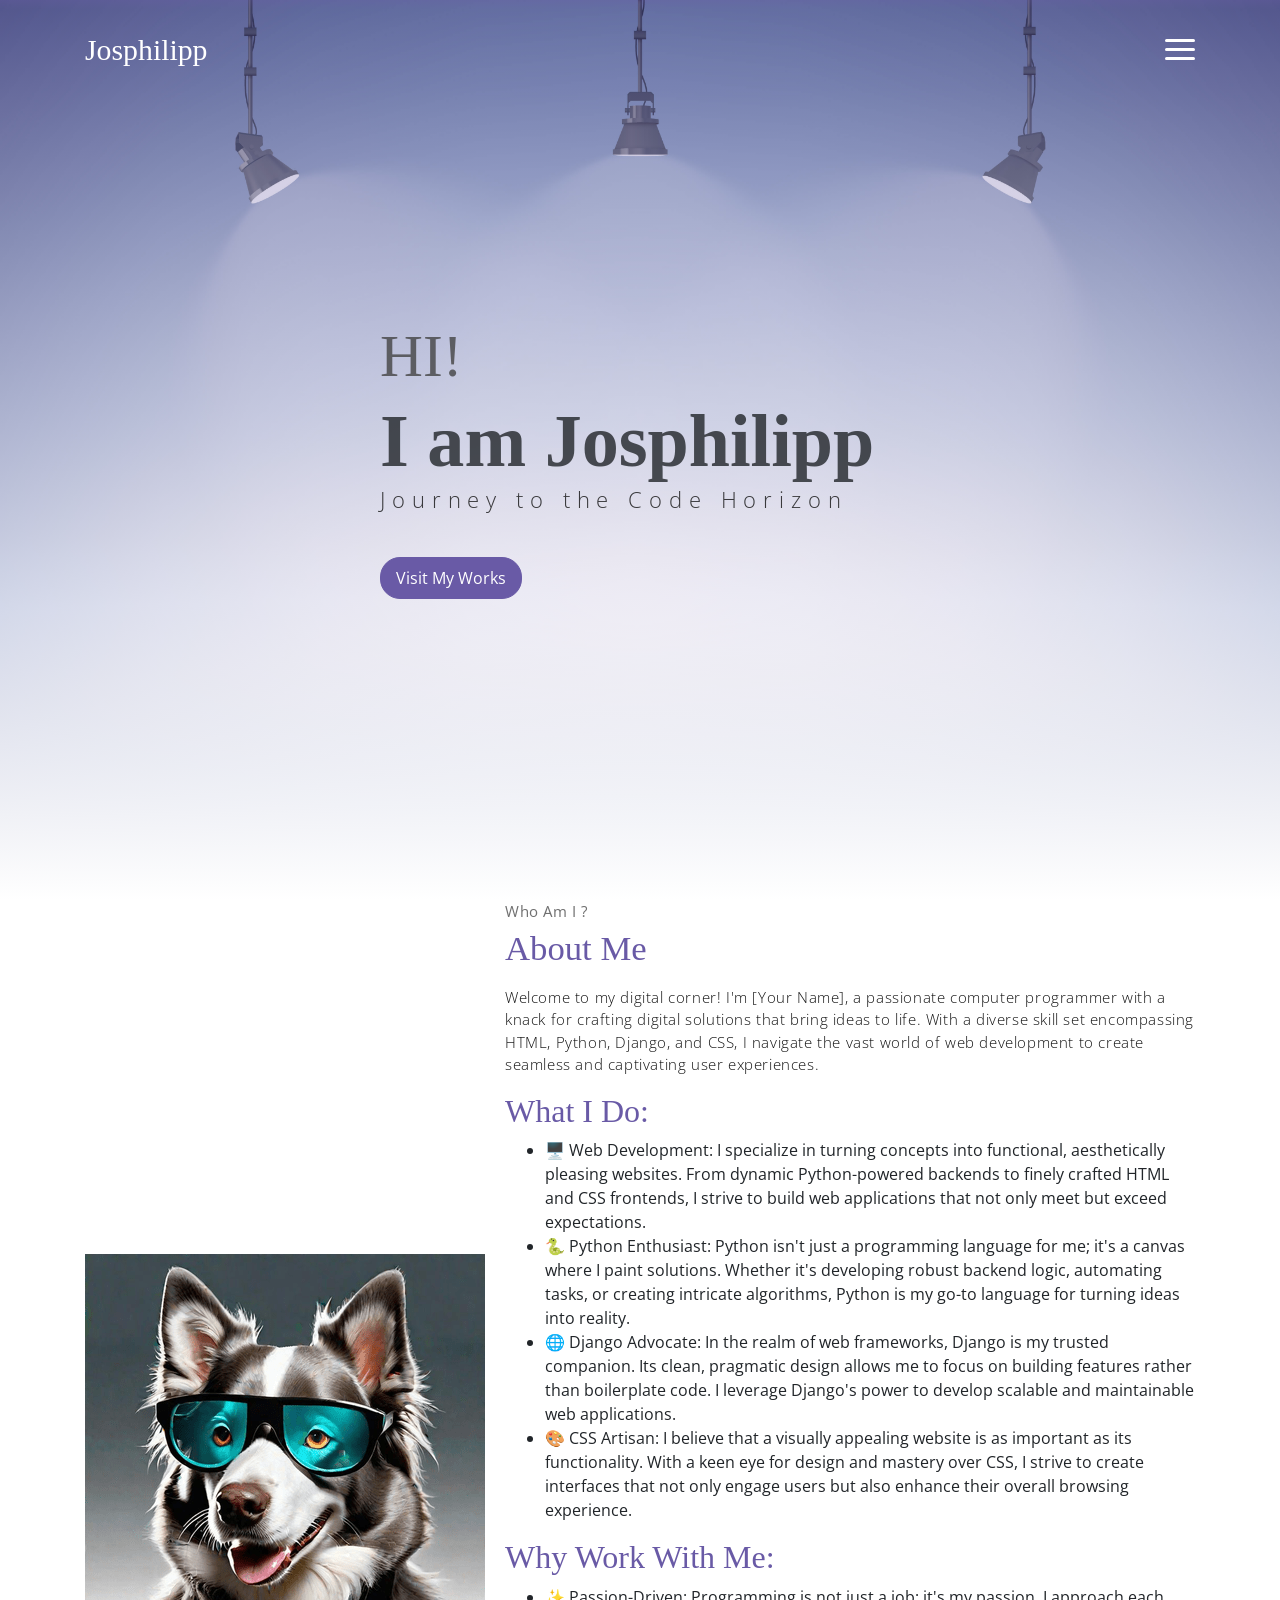
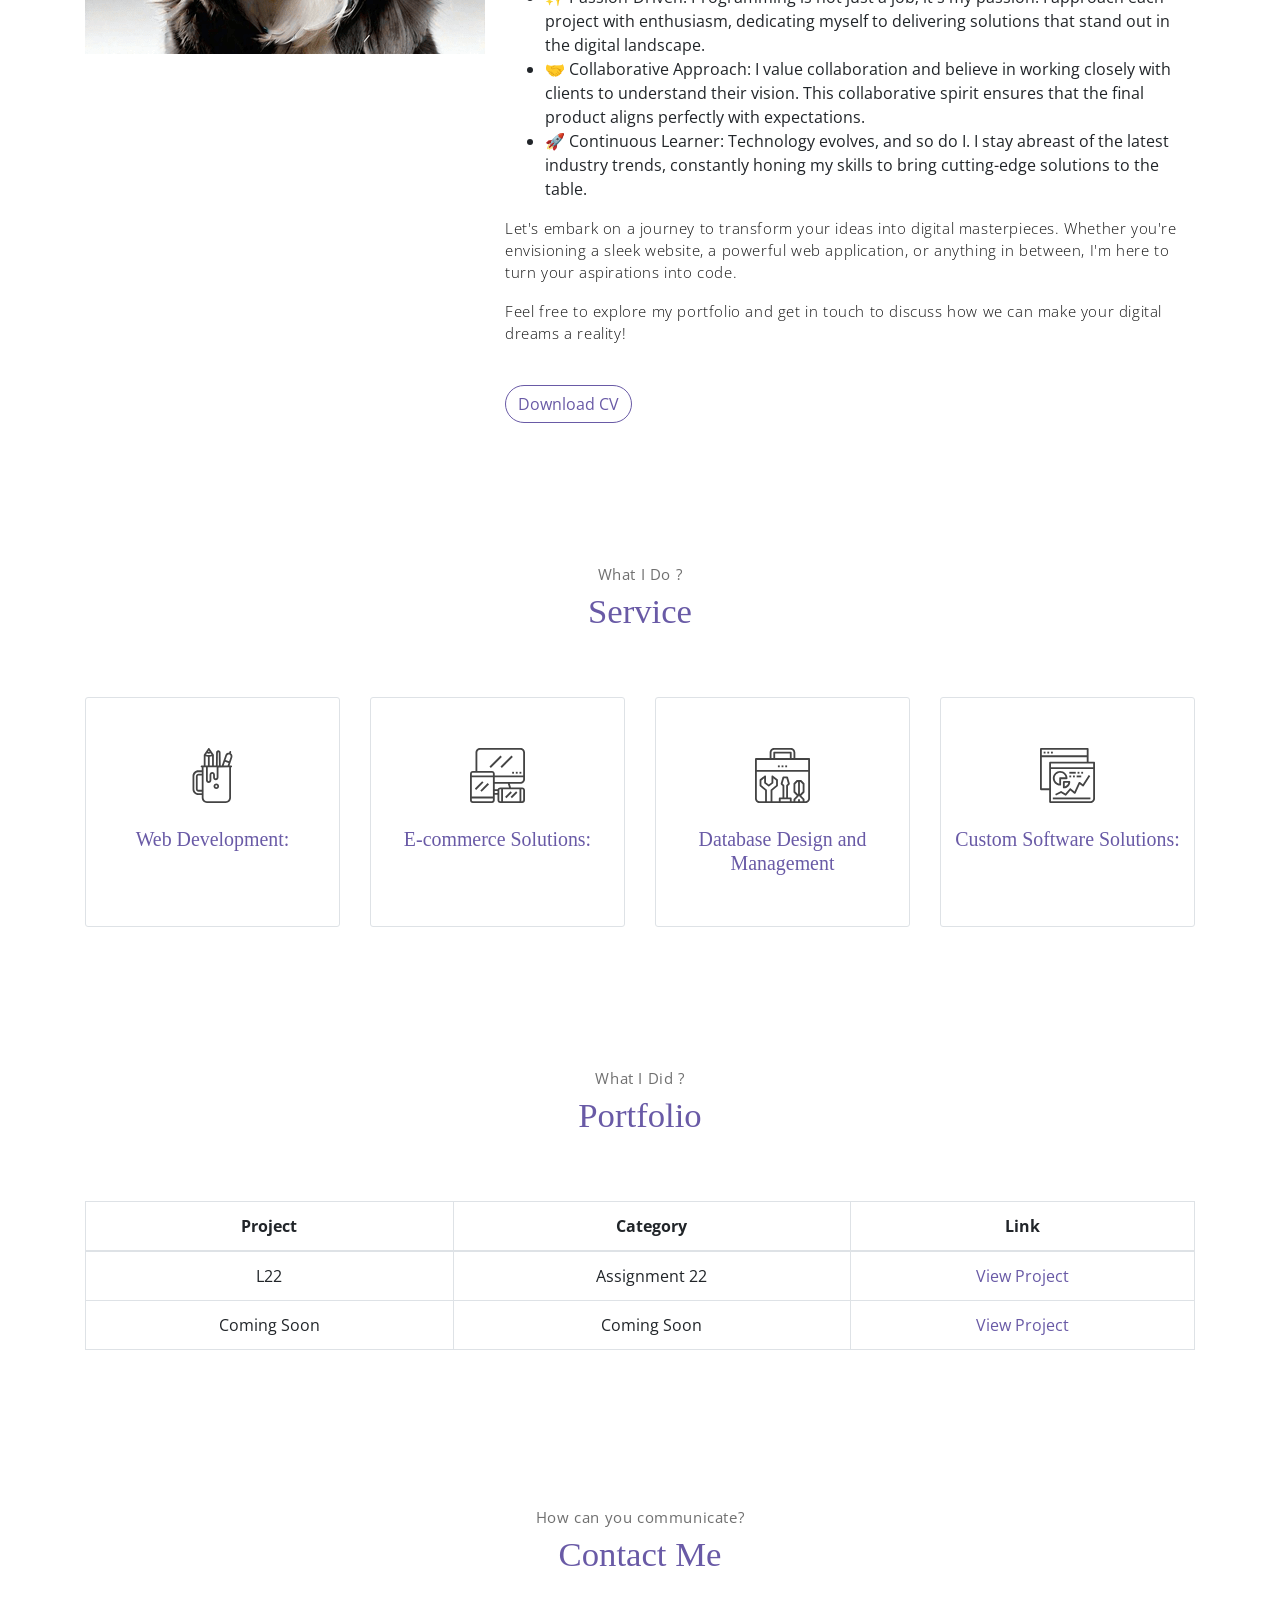
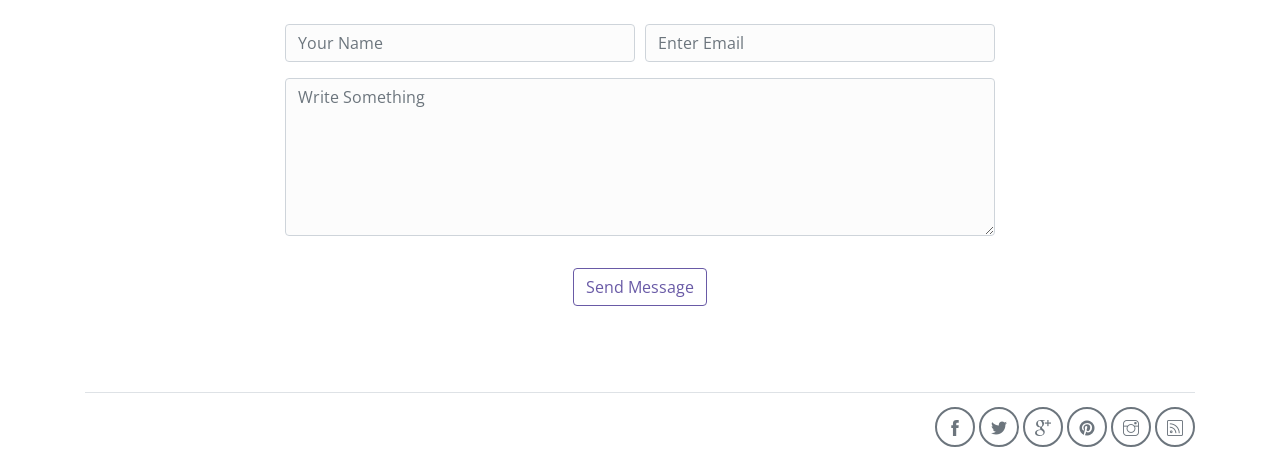
==== index.html @ 5e6777b1 "email" ====
<!DOCTYPE html>
<html lang="en">

<head>
    <meta charset="utf-8">
    <meta name="viewport" content="width=device-width, initial-scale=1, shrink-to-fit=no">
    <meta name="description" content="Start your development with Meyawo landing page.">
    <meta name="author" content="Devcrud">
    <title>Josphilipp| landing page</title>
    <!-- font icons -->
    <link rel="stylesheet" href="assets/vendors/themify-icons/css/themify-icons.css">
    <!-- Bootstrap + main styles -->
    <link rel="stylesheet" href="assets/css/meyawo.css">
</head>

<body data-spy="scroll" data-target=".navbar" data-offset="40" id="home">

    <!-- Page Navbar -->
    <nav class="custom-navbar" data-spy="affix" data-offset-top="20">
        <div class="container">
            <a class="logo" href="#">Josphilipp</a>
            <ul class="nav">
                <li class="item">
                    <a class="link" href="#home">Home</a>
                </li>
                <li class="item">
                    <a class="link" href="#about">About</a>
                </li>
                <li class="item">
                    <a class="link" href="#portfolio">Portfolio</a>
                </li>
                <li class="item">
                    <a class="link" href="#contact">Contact</a>
                </li>
            </ul>
            <a href="javascript:void(0)" id="nav-toggle" class="hamburger hamburger--elastic">
                <div class="hamburger-box">
                    <div class="hamburger-inner"></div>
                </div>
            </a>
        </div>
    </nav><!-- End of Page Navbar -->

    <!-- page header -->
    <header id="home" class="header">
        <div class="overlay"></div>
        <div class="header-content container">
            <h1 class="header-title">
                <span class="up">HI!</span>
                <span class="down">I am Josphilipp</span>
            </h1>
            <p class="header-subtitle"> Journey to the Code Horizon</p>

            <button class="btn btn-primary"><a href="#portfolio" class="text-white">Visit My Works</a></button>
        </div>
    </header><!-- end of page header -->

    <!-- about section -->
    <section class="section pt-0" id="about">
        <!-- container -->
        <div class="container text-center">
            <!-- about wrapper -->
            <div class="about">
                <div class="about-img-holder">
                    <img src="assets/imgs/dog.png" class="about-img"
                        alt="Download free bootstrap 4 landing page, free boootstrap 4 templates, Download free bootstrap 4.1 landing page, free boootstrap 4.1.1 templates, meyawo Landing page">
                </div>
                <div class="about-caption">
                    <p class="section-subtitle">Who Am I ?</p>
                    <h2 class="section-title mb-3">About Me</h2>
                    <p>
                        
                        <p>Welcome to my digital corner! I'm <span class="highlight">[Your Name]</span>, a passionate computer programmer with a knack for crafting digital solutions that bring ideas to life. With a diverse skill set encompassing HTML, Python, Django, and CSS, I navigate the vast world of web development to create seamless and captivating user experiences.</p>

                        <h2>What I Do:</h2>
                    
                        <ul class="skills-list">
                            <li>🖥️ <span class="highlight">Web Development:</span> I specialize in turning concepts into functional, aesthetically pleasing websites. From dynamic Python-powered backends to finely crafted HTML and CSS frontends, I strive to build web applications that not only meet but exceed expectations.</li>
                    
                            <li>🐍 <span class="highlight">Python Enthusiast:</span> Python isn't just a programming language for me; it's a canvas where I paint solutions. Whether it's developing robust backend logic, automating tasks, or creating intricate algorithms, Python is my go-to language for turning ideas into reality.</li>
                    
                            <li>🌐 <span class="highlight">Django Advocate:</span> In the realm of web frameworks, Django is my trusted companion. Its clean, pragmatic design allows me to focus on building features rather than boilerplate code. I leverage Django's power to develop scalable and maintainable web applications.</li>
                    
                            <li>🎨 <span class="highlight">CSS Artisan:</span> I believe that a visually appealing website is as important as its functionality. With a keen eye for design and mastery over CSS, I strive to create interfaces that not only engage users but also enhance their overall browsing experience.</li>
                        </ul>
                    
                        <h2>Why Work With Me:</h2>
                    
                        <ul class="skills-list">
                            <li>✨ <span class="highlight">Passion-Driven:</span> Programming is not just a job; it's my passion. I approach each project with enthusiasm, dedicating myself to delivering solutions that stand out in the digital landscape.</li>
                    
                            <li>🤝 <span class="highlight">Collaborative Approach:</span> I value collaboration and believe in working closely with clients to understand their vision. This collaborative spirit ensures that the final product aligns perfectly with expectations.</li>
                    
                            <li>🚀 <span class="highlight">Continuous Learner:</span> Technology evolves, and so do I. I stay abreast of the latest industry trends, constantly honing my skills to bring cutting-edge solutions to the table.</li>
                        </ul>
                    
                        <p>Let's embark on a journey to transform your ideas into digital masterpieces. Whether you're envisioning a sleek website, a powerful web application, or anything in between, I'm here to turn your aspirations into code.</p>
                    
                        <p>Feel free to explore my portfolio and get in touch to discuss how we can make your digital dreams a reality!</p>
                    
                    </p>
                    <button class="btn-rounded btn btn-outline-primary mt-4">Download CV</button>
                </div>
            </div><!-- end of about wrapper -->
        </div><!-- end of container -->
    </section> <!-- end of about section -->

    <!-- service section -->
    <section class="section" id="service">
        <div class="container text-center">
            <p class="section-subtitle">What I Do ?</p>
            <h6 class="section-title mb-6">Service</h6>
            <!-- row -->
            <div class="row">
                <div class="col-md-6 col-lg-3">
                    <div class="service-card">
                        <div class="body">
                            <img src="assets/imgs/pencil-case.svg"
                                alt="Download free bootstrap 4 landing page, free boootstrap 4 templates, Download free bootstrap 4.1 landing page, free boootstrap 4.1.1 templates, meyawo Landing page"
                                class="icon">
                            <h6 class="title">Web Development:</h6>
                            <p class="subtitle">Tansform your ideas into fully functional and visually appealing websites.</p>
                        </div>
                    </div>
                </div>
                <div class="col-md-6 col-lg-3">
                    <div class="service-card">
                        <div class="body">
                            <img src="assets/imgs/responsive.svg"
                                alt="Download free bootstrap 4 landing page, free boootstrap 4 templates, Download free bootstrap 4.1 landing page, free boootstrap 4.1.1 templates, meyawo Landing page"
                                class="icon">
                            <h6 class="title">E-commerce Solutions:</h6>
                            <p class="subtitle">Take your business online with a robust e-commerce platform.</p>
                        </div>
                    </div>
                </div>
                <div class="col-md-6 col-lg-3">
                    <div class="service-card">
                        <div class="body">
                            <img src="assets/imgs/toolbox.svg"
                                alt="Download free bootstrap 4 landing page, free boootstrap 4 templates, Download free bootstrap 4.1 landing page, free boootstrap 4.1.1 templates, meyawo Landing page"
                                class="icon">
                            <h6 class="title">Database Design and Management</h6>
                            <p class="subtitle">Build a solid foundation for your applications.</p>
                        </div>
                    </div>
                </div>
                <div class="col-md-6 col-lg-3">
                    <div class="service-card">
                        <div class="body">
                            <img src="assets/imgs/analytics.svg"
                                alt="Download free bootstrap 4 landing page, free boootstrap 4 templates, Download free bootstrap 4.1 landing page, free boootstrap 4.1.1 templates, meyawo Landing page"
                                class="icon">
                            <h6 class="title">Custom Software Solutions:</h6>
                            <p class="subtitle">Tailored software to meet your unique requirements.</p>
                        </div>
                    </div>
                </div>
            </div><!-- end of row -->
        </div>
    </section><!-- end of service section -->

   
<!-- portfolio section -->
<section class="section" id="portfolio">
    <div class="container text-center">
        <p class="section-subtitle">What I Did ?</p>
        <h6 class="section-title mb-6">Portfolio</h6>
        <!-- portfolio table -->
        <table class="table table-bordered portfolio-table">
            <thead>
                <tr>
                    <th>Project</th>
                    <th>Category</th>
                    <th>Link</th>
                </tr>
            </thead>
            <tbody>
                <!-- portfolio item 1 -->
                <tr>
                    <td>L22</td>
                    <td>Assignment 22</td>
                    <td><a href="project1.html">View Project</a></td>
                </tr>
                <!-- portfolio item 2 -->
                <tr>
                    <td>Coming Soon</td>
                    <td>Coming Soon</td>
                    <td><a href="project2.html">View Project</a></td>
                </tr>
                
            </tbody>
        </table><!-- end of portfolio table -->
    </div><!-- end of container -->
</section> <!-- end of portfolio section -->


    <!-- contact section -->
    <section class="section" id="contact">
        <div class="container text-center">
            <p class="section-subtitle">How can you communicate?</p>
            <h6 class="section-title mb-5">Contact Me</h6>
            <!-- contact form -->
<!-- contact form -->
<form action="https://formspree.io/jtimadamllc@gmail.com" method="POST" class="contact-form col-md-10 col-lg-8 m-auto">
    <div class="form-row">
        <div class="form-group col-sm-6">
            <input type="text" name="name" class="form-control" placeholder="Your Name" required>
        </div>
        <div class="form-group col-sm-6">
            <input type="email" name="_replyto" class="form-control" placeholder="Enter Email" required>
        </div>
        <div class="form-group col-sm-12">
            <textarea name="message" rows="6" class="form-control" placeholder="Write Something" required></textarea>
        </div>
        <div class="form-group col-sm-12 mt-3">
            <input type="submit" value="Send Message" class="btn btn-outline-primary rounded">
        </div>
    </div>
</form><!-- end of contact form -->
        </div><!-- end of container -->
    </section><!-- end of contact section -->

    <!-- footer -->
    <div class="container">
        <footer class="footer">
            <div class="social-links text-right m-auto ml-sm-auto">
                <a href="javascript:void(0)" class="link"><i class="ti-facebook"></i></a>
                <a href="javascript:void(0)" class="link"><i class="ti-twitter-alt"></i></a>
                <a href="javascript:void(0)" class="link"><i class="ti-google"></i></a>
                <a href="javascript:void(0)" class="link"><i class="ti-pinterest-alt"></i></a>
                <a href="javascript:void(0)" class="link"><i class="ti-instagram"></i></a>
                <a href="javascript:void(0)" class="link"><i class="ti-rss"></i></a>
            </div>
        </footer>
    </div> <!-- end of page footer -->

    <!-- core  -->
    <script src="assets/vendors/jquery/jquery-3.4.1.js"></script>
    <script src="assets/vendors/bootstrap/bootstrap.bundle.js"></script>

    <!-- bootstrap 3 affix -->
    <script src="assets/vendors/bootstrap/bootstrap.affix.js"></script>

    <!-- Meyawo js -->
    <script src="assets/js/meyawo.js"></script>

</body>

</html>
---- assets/vendors/themify-icons/css/themify-icons.css ----
@font-face {
	font-family: 'themify';
	src:url("../fonts/themify.eot?-fvbane");
	src:url("../fonts/themify.eot?#iefix-fvbane") format("embedded-opentype"),
		url("../fonts/themify.woff?-fvbane") format("woff"),
		url("../fonts/themify.ttf?-fvbane") format("truetype"),
		url("../fonts/themify.svg?-fvbane#themify") format("svg");
	font-weight: normal;
	font-style: normal;
}

[class^="ti-"], [class*=" ti-"] {
	font-family: 'themify';
	speak: none;
	font-style: normal;
	font-weight: normal;
	font-variant: normal;
	text-transform: none;
	line-height: 1;

	/* Better Font Rendering =========== */
	-webkit-font-smoothing: antialiased;
	-moz-osx-font-smoothing: grayscale;
}

.ti-wand:before {
	content: "\e600";
}
.ti-volume:before {
	content: "\e601";
}
.ti-user:before {
	content: "\e602";
}
.ti-unlock:before {
	content: "\e603";
}
.ti-unlink:before {
	content: "\e604";
}
.ti-trash:before {
	content: "\e605";
}
.ti-thought:before {
	content: "\e606";
}
.ti-target:before {
	content: "\e607";
}
.ti-tag:before {
	content: "\e608";
}
.ti-tablet:before {
	content: "\e609";
}
.ti-star:before {
	content: "\e60a";
}
.ti-spray:before {
	content: "\e60b";
}
.ti-signal:before {
	content: "\e60c";
}
.ti-shopping-cart:before {
	content: "\e60d";
}
.ti-shopping-cart-full:before {
	content: "\e60e";
}
.ti-settings:before {
	content: "\e60f";
}
.ti-search:before {
	content: "\e610";
}
.ti-zoom-in:before {
	content: "\e611";
}
.ti-zoom-out:before {
	content: "\e612";
}
.ti-cut:before {
	content: "\e613";
}
.ti-ruler:before {
	content: "\e614";
}
.ti-ruler-pencil:before {
	content: "\e615";
}
.ti-ruler-alt:before {
	content: "\e616";
}
.ti-bookmark:before {
	content: "\e617";
}
.ti-bookmark-alt:before {
	content: "\e618";
}
.ti-reload:before {
	content: "\e619";
}
.ti-plus:before {
	content: "\e61a";
}
.ti-pin:before {
	content: "\e61b";
}
.ti-pencil:before {
	content: "\e61c";
}
.ti-pencil-alt:before {
	content: "\e61d";
}
.ti-paint-roller:before {
	content: "\e61e";
}
.ti-paint-bucket:before {
	content: "\e61f";
}
.ti-na:before {
	content: "\e620";
}
.ti-mobile:before {
	content: "\e621";
}
.ti-minus:before {
	content: "\e622";
}
.ti-medall:before {
	content: "\e623";
}
.ti-medall-alt:before {
	content: "\e624";
}
.ti-marker:before {
	content: "\e625";
}
.ti-marker-alt:before {
	content: "\e626";
}
.ti-arrow-up:before {
	content: "\e627";
}
.ti-arrow-right:before {
	content: "\e628";
}
.ti-arrow-left:before {
	content: "\e629";
}
.ti-arrow-down:before {
	content: "\e62a";
}
.ti-lock:before {
	content: "\e62b";
}
.ti-location-arrow:before {
	content: "\e62c";
}
.ti-link:before {
	content: "\e62d";
}
.ti-layout:before {
	content: "\e62e";
}
.ti-layers:before {
	content: "\e62f";
}
.ti-layers-alt:before {
	content: "\e630";
}
.ti-key:before {
	content: "\e631";
}
.ti-import:before {
	content: "\e632";
}
.ti-image:before {
	content: "\e633";
}
.ti-heart:before {
	content: "\e634";
}
.ti-heart-broken:before {
	content: "\e635";
}
.ti-hand-stop:before {
	content: "\e636";
}
.ti-hand-open:before {
	content: "\e637";
}
.ti-hand-drag:before {
	content: "\e638";
}
.ti-folder:before {
	content: "\e639";
}
.ti-flag:before {
	content: "\e63a";
}
.ti-flag-alt:before {
	content: "\e63b";
}
.ti-flag-alt-2:before {
	content: "\e63c";
}
.ti-eye:before {
	content: "\e63d";
}
.ti-export:before {
	content: "\e63e";
}
.ti-exchange-vertical:before {
	content: "\e63f";
}
.ti-desktop:before {
	content: "\e640";
}
.ti-cup:before {
	content: "\e641";
}
.ti-crown:before {
	content: "\e642";
}
.ti-comments:before {
	content: "\e643";
}
.ti-comment:before {
	content: "\e644";
}
.ti-comment-alt:before {
	content: "\e645";
}
.ti-close:before {
	content: "\e646";
}
.ti-clip:before {
	content: "\e647";
}
.ti-angle-up:before {
	content: "\e648";
}
.ti-angle-right:before {
	content: "\e649";
}
.ti-angle-left:before {
	content: "\e64a";
}
.ti-angle-down:before {
	content: "\e64b";
}
.ti-check:before {
	content: "\e64c";
}
.ti-check-box:before {
	content: "\e64d";
}
.ti-camera:before {
	content: "\e64e";
}
.ti-announcement:before {
	content: "\e64f";
}
.ti-brush:before {
	content: "\e650";
}
.ti-briefcase:before {
	content: "\e651";
}
.ti-bolt:before {
	content: "\e652";
}
.ti-bolt-alt:before {
	content: "\e653";
}
.ti-blackboard:before {
	content: "\e654";
}
.ti-bag:before {
	content: "\e655";
}
.ti-move:before {
	content: "\e656";
}
.ti-arrows-vertical:before {
	content: "\e657";
}
.ti-arrows-horizontal:before {
	content: "\e658";
}
.ti-fullscreen:before {
	content: "\e659";
}
.ti-arrow-top-right:before {
	content: "\e65a";
}
.ti-arrow-top-left:before {
	content: "\e65b";
}
.ti-arrow-circle-up:before {
	content: "\e65c";
}
.ti-arrow-circle-right:before {
	content: "\e65d";
}
.ti-arrow-circle-left:before {
	content: "\e65e";
}
.ti-arrow-circle-down:before {
	content: "\e65f";
}
.ti-angle-double-up:before {
	content: "\e660";
}
.ti-angle-double-right:before {
	content: "\e661";
}
.ti-angle-double-left:before {
	content: "\e662";
}
.ti-angle-double-down:before {
	content: "\e663";
}
.ti-zip:before {
	content: "\e664";
}
.ti-world:before {
	content: "\e665";
}
.ti-wheelchair:before {
	content: "\e666";
}
.ti-view-list:before {
	content: "\e667";
}
.ti-view-list-alt:before {
	content: "\e668";
}
.ti-view-grid:before {
	content: "\e669";
}
.ti-uppercase:before {
	content: "\e66a";
}
.ti-upload:before {
	content: "\e66b";
}
.ti-underline:before {
	content: "\e66c";
}
.ti-truck:before {
	content: "\e66d";
}
.ti-timer:before {
	content: "\e66e";
}
.ti-ticket:before {
	content: "\e66f";
}
.ti-thumb-up:before {
	content: "\e670";
}
.ti-thumb-down:before {
	content: "\e671";
}
.ti-text:before {
	content: "\e672";
}
.ti-stats-up:before {
	content: "\e673";
}
.ti-stats-down:before {
	content: "\e674";
}
.ti-split-v:before {
	content: "\e675";
}
.ti-split-h:before {
	content: "\e676";
}
.ti-smallcap:before {
	content: "\e677";
}
.ti-shine:before {
	content: "\e678";
}
.ti-shift-right:before {
	content: "\e679";
}
.ti-shift-left:before {
	content: "\e67a";
}
.ti-shield:before {
	content: "\e67b";
}
.ti-notepad:before {
	content: "\e67c";
}
.ti-server:before {
	content: "\e67d";
}
.ti-quote-right:before {
	content: "\e67e";
}
.ti-quote-left:before {
	content: "\e67f";
}
.ti-pulse:before {
	content: "\e680";
}
.ti-printer:before {
	content: "\e681";
}
.ti-power-off:before {
	content: "\e682";
}
.ti-plug:before {
	content: "\e683";
}
.ti-pie-chart:before {
	content: "\e684";
}
.ti-paragraph:before {
	content: "\e685";
}
.ti-panel:before {
	content: "\e686";
}
.ti-package:before {
	content: "\e687";
}
.ti-music:before {
	content: "\e688";
}
.ti-music-alt:before {
	content: "\e689";
}
.ti-mouse:before {
	content: "\e68a";
}
.ti-mouse-alt:before {
	content: "\e68b";
}
.ti-money:before {
	content: "\e68c";
}
.ti-microphone:before {
	content: "\e68d";
}
.ti-menu:before {
	content: "\e68e";
}
.ti-menu-alt:before {
	content: "\e68f";
}
.ti-map:before {
	content: "\e690";
}
.ti-map-alt:before {
	content: "\e691";
}
.ti-loop:before {
	content: "\e692";
}
.ti-location-pin:before {
	content: "\e693";
}
.ti-list:before {
	content: "\e694";
}
.ti-light-bulb:before {
	content: "\e695";
}
.ti-Italic:before {
	content: "\e696";
}
.ti-info:before {
	content: "\e697";
}
.ti-infinite:before {
	content: "\e698";
}
.ti-id-badge:before {
	content: "\e699";
}
.ti-hummer:before {
	content: "\e69a";
}
.ti-home:before {
	content: "\e69b";
}
.ti-help:before {
	content: "\e69c";
}
.ti-headphone:before {
	content: "\e69d";
}
.ti-harddrives:before {
	content: "\e69e";
}
.ti-harddrive:before {
	content: "\e69f";
}
.ti-gift:before {
	content: "\e6a0";
}
.ti-game:before {
	content: "\e6a1";
}
.ti-filter:before {
	content: "\e6a2";
}
.ti-files:before {
	content: "\e6a3";
}
.ti-file:before {
	content: "\e6a4";
}
.ti-eraser:before {
	content: "\e6a5";
}
.ti-envelope:before {
	content: "\e6a6";
}
.ti-download:before {
	content: "\e6a7";
}
.ti-direction:before {
	content: "\e6a8";
}
.ti-direction-alt:before {
	content: "\e6a9";
}
.ti-dashboard:before {
	content: "\e6aa";
}
.ti-control-stop:before {
	content: "\e6ab";
}
.ti-control-shuffle:before {
	content: "\e6ac";
}
.ti-control-play:before {
	content: "\e6ad";
}
.ti-control-pause:before {
	content: "\e6ae";
}
.ti-control-forward:before {
	content: "\e6af";
}
.ti-control-backward:before {
	content: "\e6b0";
}
.ti-cloud:before {
	content: "\e6b1";
}
.ti-cloud-up:before {
	content: "\e6b2";
}
.ti-cloud-down:before {
	content: "\e6b3";
}
.ti-clipboard:before {
	content: "\e6b4";
}
.ti-car:before {
	content: "\e6b5";
}
.ti-calendar:before {
	content: "\e6b6";
}
.ti-book:before {
	content: "\e6b7";
}
.ti-bell:before {
	content: "\e6b8";
}
.ti-basketball:before {
	content: "\e6b9";
}
.ti-bar-chart:before {
	content: "\e6ba";
}
.ti-bar-chart-alt:before {
	content: "\e6bb";
}
.ti-back-right:before {
	content: "\e6bc";
}
.ti-back-left:before {
	content: "\e6bd";
}
.ti-arrows-corner:before {
	content: "\e6be";
}
.ti-archive:before {
	content: "\e6bf";
}
.ti-anchor:before {
	content: "\e6c0";
}
.ti-align-right:before {
	content: "\e6c1";
}
.ti-align-left:before {
	content: "\e6c2";
}
.ti-align-justify:before {
	content: "\e6c3";
}
.ti-align-center:before {
	content: "\e6c4";
}
.ti-alert:before {
	content: "\e6c5";
}
.ti-alarm-clock:before {
	content: "\e6c6";
}
.ti-agenda:before {
	content: "\e6c7";
}
.ti-write:before {
	content: "\e6c8";
}
.ti-window:before {
	content: "\e6c9";
}
.ti-widgetized:before {
	content: "\e6ca";
}
.ti-widget:before {
	content: "\e6cb";
}
.ti-widget-alt:before {
	content: "\e6cc";
}
.ti-wallet:before {
	content: "\e6cd";
}
.ti-video-clapper:before {
	content: "\e6ce";
}
.ti-video-camera:before {
	content: "\e6cf";
}
.ti-vector:before {
	content: "\e6d0";
}
.ti-themify-logo:before {
	content: "\e6d1";
}
.ti-themify-favicon:before {
	content: "\e6d2";
}
.ti-themify-favicon-alt:before {
	content: "\e6d3";
}
.ti-support:before {
	content: "\e6d4";
}
.ti-stamp:before {
	content: "\e6d5";
}
.ti-split-v-alt:before {
	content: "\e6d6";
}
.ti-slice:before {
	content: "\e6d7";
}
.ti-shortcode:before {
	content: "\e6d8";
}
.ti-shift-right-alt:before {
	content: "\e6d9";
}
.ti-shift-left-alt:before {
	content: "\e6da";
}
.ti-ruler-alt-2:before {
	content: "\e6db";
}
.ti-receipt:before {
	content: "\e6dc";
}
.ti-pin2:before {
	content: "\e6dd";
}
.ti-pin-alt:before {
	content: "\e6de";
}
.ti-pencil-alt2:before {
	content: "\e6df";
}
.ti-palette:before {
	content: "\e6e0";
}
.ti-more:before {
	content: "\e6e1";
}
.ti-more-alt:before {
	content: "\e6e2";
}
.ti-microphone-alt:before {
	content: "\e6e3";
}
.ti-magnet:before {
	content: "\e6e4";
}
.ti-line-double:before {
	content: "\e6e5";
}
.ti-line-dotted:before {
	content: "\e6e6";
}
.ti-line-dashed:before {
	content: "\e6e7";
}
.ti-layout-width-full:before {
	content: "\e6e8";
}
.ti-layout-width-default:before {
	content: "\e6e9";
}
.ti-layout-width-default-alt:before {
	content: "\e6ea";
}
.ti-layout-tab:before {
	content: "\e6eb";
}
.ti-layout-tab-window:before {
	content: "\e6ec";
}
.ti-layout-tab-v:before {
	content: "\e6ed";
}
.ti-layout-tab-min:before {
	content: "\e6ee";
}
.ti-layout-slider:before {
	content: "\e6ef";
}
.ti-layout-slider-alt:before {
	content: "\e6f0";
}
.ti-layout-sidebar-right:before {
	content: "\e6f1";
}
.ti-layout-sidebar-none:before {
	content: "\e6f2";
}
.ti-layout-sidebar-left:before {
	content: "\e6f3";
}
.ti-layout-placeholder:before {
	content: "\e6f4";
}
.ti-layout-menu:before {
	content: "\e6f5";
}
.ti-layout-menu-v:before {
	content: "\e6f6";
}
.ti-layout-menu-separated:before {
	content: "\e6f7";
}
.ti-layout-menu-full:before {
	content: "\e6f8";
}
.ti-layout-media-right-alt:before {
	content: "\e6f9";
}
.ti-layout-media-right:before {
	content: "\e6fa";
}
.ti-layout-media-overlay:before {
	content: "\e6fb";
}
.ti-layout-media-overlay-alt:before {
	content: "\e6fc";
}
.ti-layout-media-overlay-alt-2:before {
	content: "\e6fd";
}
.ti-layout-media-left-alt:before {
	content: "\e6fe";
}
.ti-layout-media-left:before {
	content: "\e6ff";
}
.ti-layout-media-center-alt:before {
	content: "\e700";
}
.ti-layout-media-center:before {
	content: "\e701";
}
.ti-layout-list-thumb:before {
	content: "\e702";
}
.ti-layout-list-thumb-alt:before {
	content: "\e703";
}
.ti-layout-list-post:before {
	content: "\e704";
}
.ti-layout-list-large-image:before {
	content: "\e705";
}
.ti-layout-line-solid:before {
	content: "\e706";
}
.ti-layout-grid4:before {
	content: "\e707";
}
.ti-layout-grid3:before {
	content: "\e708";
}
.ti-layout-grid2:before {
	content: "\e709";
}
.ti-layout-grid2-thumb:before {
	content: "\e70a";
}
.ti-layout-cta-right:before {
	content: "\e70b";
}
.ti-layout-cta-left:before {
	content: "\e70c";
}
.ti-layout-cta-center:before {
	content: "\e70d";
}
.ti-layout-cta-btn-right:before {
	content: "\e70e";
}
.ti-layout-cta-btn-left:before {
	content: "\e70f";
}
.ti-layout-column4:before {
	content: "\e710";
}
.ti-layout-column3:before {
	content: "\e711";
}
.ti-layout-column2:before {
	content: "\e712";
}
.ti-layout-accordion-separated:before {
	content: "\e713";
}
.ti-layout-accordion-merged:before {
	content: "\e714";
}
.ti-layout-accordion-list:before {
	content: "\e715";
}
.ti-ink-pen:before {
	content: "\e716";
}
.ti-info-alt:before {
	content: "\e717";
}
.ti-help-alt:before {
	content: "\e718";
}
.ti-headphone-alt:before {
	content: "\e719";
}
.ti-hand-point-up:before {
	content: "\e71a";
}
.ti-hand-point-right:before {
	content: "\e71b";
}
.ti-hand-point-left:before {
	content: "\e71c";
}
.ti-hand-point-down:before {
	content: "\e71d";
}
.ti-gallery:before {
	content: "\e71e";
}
.ti-face-smile:before {
	content: "\e71f";
}
.ti-face-sad:before {
	content: "\e720";
}
.ti-credit-card:before {
	content: "\e721";
}
.ti-control-skip-forward:before {
	content: "\e722";
}
.ti-control-skip-backward:before {
	content: "\e723";
}
.ti-control-record:before {
	content: "\e724";
}
.ti-control-eject:before {
	content: "\e725";
}
.ti-comments-smiley:before {
	content: "\e726";
}
.ti-brush-alt:before {
	content: "\e727";
}
.ti-youtube:before {
	content: "\e728";
}
.ti-vimeo:before {
	content: "\e729";
}
.ti-twitter:before {
	content: "\e72a";
}
.ti-time:before {
	content: "\e72b";
}
.ti-tumblr:before {
	content: "\e72c";
}
.ti-skype:before {
	content: "\e72d";
}
.ti-share:before {
	content: "\e72e";
}
.ti-share-alt:before {
	content: "\e72f";
}
.ti-rocket:before {
	content: "\e730";
}
.ti-pinterest:before {
	content: "\e731";
}
.ti-new-window:before {
	content: "\e732";
}
.ti-microsoft:before {
	content: "\e733";
}
.ti-list-ol:before {
	content: "\e734";
}
.ti-linkedin:before {
	content: "\e735";
}
.ti-layout-sidebar-2:before {
	content: "\e736";
}
.ti-layout-grid4-alt:before {
	content: "\e737";
}
.ti-layout-grid3-alt:before {
	content: "\e738";
}
.ti-layout-grid2-alt:before {
	content: "\e739";
}
.ti-layout-column4-alt:before {
	content: "\e73a";
}
.ti-layout-column3-alt:before {
	content: "\e73b";
}
.ti-layout-column2-alt:before {
	content: "\e73c";
}
.ti-instagram:before {
	content: "\e73d";
}
.ti-google:before {
	content: "\e73e";
}
.ti-github:before {
	content: "\e73f";
}
.ti-flickr:before {
	content: "\e740";
}
.ti-facebook:before {
	content: "\e741";
}
.ti-dropbox:before {
	content: "\e742";
}
.ti-dribbble:before {
	content: "\e743";
}
.ti-apple:before {
	content: "\e744";
}
.ti-android:before {
	content: "\e745";
}
.ti-save:before {
	content: "\e746";
}
.ti-save-alt:before {
	content: "\e747";
}
.ti-yahoo:before {
	content: "\e748";
}
.ti-wordpress:before {
	content: "\e749";
}
.ti-vimeo-alt:before {
	content: "\e74a";
}
.ti-twitter-alt:before {
	content: "\e74b";
}
.ti-tumblr-alt:before {
	content: "\e74c";
}
.ti-trello:before {
	content: "\e74d";
}
.ti-stack-overflow:before {
	content: "\e74e";
}
.ti-soundcloud:before {
	content: "\e74f";
}
.ti-sharethis:before {
	content: "\e750";
}
.ti-sharethis-alt:before {
	content: "\e751";
}
.ti-reddit:before {
	content: "\e752";
}
.ti-pinterest-alt:before {
	content: "\e753";
}
.ti-microsoft-alt:before {
	content: "\e754";
}
.ti-linux:before {
	content: "\e755";
}
.ti-jsfiddle:before {
	content: "\e756";
}
.ti-joomla:before {
	content: "\e757";
}
.ti-html5:before {
	content: "\e758";
}
.ti-flickr-alt:before {
	content: "\e759";
}
.ti-email:before {
	content: "\e75a";
}
.ti-drupal:before {
	content: "\e75b";
}
.ti-dropbox-alt:before {
	content: "\e75c";
}
.ti-css3:before {
	content: "\e75d";
}
.ti-rss:before {
	content: "\e75e";
}
.ti-rss-alt:before {
	content: "\e75f";
}
---- assets/css/meyawo.css ----
@charset "UTF-8";
/*!
=========================================================
* Meyawo Landing page
=========================================================

* Copyright: 2019 DevCRUD (https://devcrud.com)
* Licensed: (https://devcrud.com/licenses)
* Coded by www.devcrud.com

=========================================================

* The above copyright notice and this permission notice shall be included in all copies or substantial portions of the Software.
*/
@import url("https://fonts.googleapis.com/css?family=Baloo+Paaji|Open+Sans:300,300i,400,400i,600,600i,700,700i");
:root {
  --blue: #1e549f;
  --indigo: #695aa6;
  --purple: #6f42c1;
  --pink: #e83e8c;
  --red: #ec185d;
  --orange: #ff6d02;
  --yellow: #ffc107;
  --green: #1bb74f;
  --teal: #20c997;
  --cyan: #17a2b8;
  --white: #fff;
  --gray: #6c757d;
  --gray-dark: #393e46;
  --primary: #695aa6;
  --secondary: #393e46;
  --success: #1bb74f;
  --info: #17a2b8;
  --warning: #ff6d02;
  --danger: #ec185d;
  --light: #f8f9fa;
  --dark: #212529;
  --breakpoint-xs: 0;
  --breakpoint-sm: 576px;
  --breakpoint-md: 768px;
  --breakpoint-lg: 992px;
  --breakpoint-xl: 1200px;
  --font-family-sans-serif: "Open Sans", sans-serif;
  --font-family-monospace: SFMono-Regular, Menlo, Monaco, Consolas, "Liberation Mono", "Courier New", monospace;
}

*,
*::before,
*::after {
  box-sizing: border-box;
}

html {
  font-family: sans-serif;
  line-height: 1.15;
  -webkit-text-size-adjust: 100%;
  -webkit-tap-highlight-color: rgba(0, 0, 0, 0);
}

article, aside, figcaption, figure, footer, header, hgroup, main, nav, section {
  display: block;
}

body {
  margin: 0;
  font-family: "Open Sans", sans-serif;
  font-size: 1rem;
  font-weight: 400;
  line-height: 1.5;
  color: #212529;
  text-align: left;
  background-color: #fff;
}

[tabindex="-1"]:focus {
  outline: 0 !important;
}

hr {
  box-sizing: content-box;
  height: 0;
  overflow: visible;
}

h1, h2, h3, h4, h5, h6 {
  margin-top: 0;
  margin-bottom: 0.5rem;
}

p {
  margin-top: 0;
  margin-bottom: 1rem;
}

abbr[title],
abbr[data-original-title] {
  text-decoration: underline;
  -webkit-text-decoration: underline dotted;
          text-decoration: underline dotted;
  cursor: help;
  border-bottom: 0;
  -webkit-text-decoration-skip-ink: none;
          text-decoration-skip-ink: none;
}

address {
  margin-bottom: 1rem;
  font-style: normal;
  line-height: inherit;
}

ol,
ul,
dl {
  margin-top: 0;
  margin-bottom: 1rem;
}

ol ol,
ul ul,
ol ul,
ul ol {
  margin-bottom: 0;
}

dt {
  font-weight: 700;
}

dd {
  margin-bottom: .5rem;
  margin-left: 0;
}

blockquote {
  margin: 0 0 1rem;
}

b,
strong {
  font-weight: bolder;
}

small {
  font-size: 80%;
}

sub,
sup {
  position: relative;
  font-size: 75%;
  line-height: 0;
  vertical-align: baseline;
}

sub {
  bottom: -.25em;
}

sup {
  top: -.5em;
}

a {
  color: #695aa6;
  text-decoration: none;
  background-color: transparent;
}

a:hover {
  color: #493f75;
  text-decoration: none;
}

a:not([href]):not([tabindex]) {
  color: inherit;
  text-decoration: none;
}

a:not([href]):not([tabindex]):hover, a:not([href]):not([tabindex]):focus {
  color: inherit;
  text-decoration: none;
}

a:not([href]):not([tabindex]):focus {
  outline: 0;
}

pre,
code,
kbd,
samp {
  font-family: SFMono-Regular, Menlo, Monaco, Consolas, "Liberation Mono", "Courier New", monospace;
  font-size: 1em;
}

pre {
  margin-top: 0;
  margin-bottom: 1rem;
  overflow: auto;
}

figure {
  margin: 0 0 1rem;
}

img {
  vertical-align: middle;
  border-style: none;
}

svg {
  overflow: hidden;
  vertical-align: middle;
}

table {
  border-collapse: collapse;
}

caption {
  padding-top: 0.75rem;
  padding-bottom: 0.75rem;
  color: #6c757d;
  text-align: left;
  caption-side: bottom;
}

th {
  text-align: inherit;
}

label {
  display: inline-block;
  margin-bottom: 0.5rem;
}

button {
  border-radius: 0;
}

button:focus {
  outline: 1px dotted;
  outline: 5px auto -webkit-focus-ring-color;
}

input,
button,
select,
optgroup,
textarea {
  margin: 0;
  font-family: inherit;
  font-size: inherit;
  line-height: inherit;
}

button,
input {
  overflow: visible;
}

button,
select {
  text-transform: none;
}

select {
  word-wrap: normal;
}

button,
[type="button"],
[type="reset"],
[type="submit"] {
  -webkit-appearance: button;
}

button:not(:disabled),
[type="button"]:not(:disabled),
[type="reset"]:not(:disabled),
[type="submit"]:not(:disabled) {
  cursor: pointer;
}

button::-moz-focus-inner,
[type="button"]::-moz-focus-inner,
[type="reset"]::-moz-focus-inner,
[type="submit"]::-moz-focus-inner {
  padding: 0;
  border-style: none;
}

input[type="radio"],
input[type="checkbox"] {
  box-sizing: border-box;
  padding: 0;
}

input[type="date"],
input[type="time"],
input[type="datetime-local"],
input[type="month"] {
  -webkit-appearance: listbox;
}

textarea {
  overflow: auto;
  resize: vertical;
}

fieldset {
  min-width: 0;
  padding: 0;
  margin: 0;
  border: 0;
}

legend {
  display: block;
  width: 100%;
  max-width: 100%;
  padding: 0;
  margin-bottom: .5rem;
  font-size: 1.5rem;
  line-height: inherit;
  color: inherit;
  white-space: normal;
}

progress {
  vertical-align: baseline;
}

[type="number"]::-webkit-inner-spin-button,
[type="number"]::-webkit-outer-spin-button {
  height: auto;
}

[type="search"] {
  outline-offset: -2px;
  -webkit-appearance: none;
}

[type="search"]::-webkit-search-decoration {
  -webkit-appearance: none;
}

::-webkit-file-upload-button {
  font: inherit;
  -webkit-appearance: button;
}

output {
  display: inline-block;
}

summary {
  display: list-item;
  cursor: pointer;
}

template {
  display: none;
}

[hidden] {
  display: none !important;
}

h1, h2, h3, h4, h5, h6,
.h1, .h2, .h3, .h4, .h5, .h6 {
  margin-bottom: 0.5rem;
  font-weight: 500;
  line-height: 1.2;
}

h1, .h1 {
  font-size: 2.5rem;
}

h2, .h2 {
  font-size: 2rem;
}

h3, .h3 {
  font-size: 1.75rem;
}

h4, .h4 {
  font-size: 1.5rem;
}

h5, .h5 {
  font-size: 1.25rem;
}

h6, .h6 {
  font-size: 1rem;
}

.lead {
  font-size: 1.25rem;
  font-weight: 300;
}

.display-1 {
  font-size: 6rem;
  font-weight: 300;
  line-height: 1.2;
}

.display-2 {
  font-size: 5.5rem;
  font-weight: 300;
  line-height: 1.2;
}

.display-3 {
  font-size: 4.5rem;
  font-weight: 300;
  line-height: 1.2;
}

.display-4 {
  font-size: 3.5rem;
  font-weight: 300;
  line-height: 1.2;
}

hr {
  margin-top: 1rem;
  margin-bottom: 1rem;
  border: 0;
  border-top: 1px solid rgba(0, 0, 0, 0.1);
}

small,
.small {
  font-size: 80%;
  font-weight: 400;
}

mark,
.mark {
  padding: 0.2em;
  background-color: #fcf8e3;
}

.list-unstyled {
  padding-left: 0;
  list-style: none;
}

.list-inline {
  padding-left: 0;
  list-style: none;
}

.list-inline-item {
  display: inline-block;
}

.list-inline-item:not(:last-child) {
  margin-right: 0.5rem;
}

.initialism {
  font-size: 90%;
  text-transform: uppercase;
}

.blockquote {
  margin-bottom: 1rem;
  font-size: 1.25rem;
}

.blockquote-footer {
  display: block;
  font-size: 80%;
  color: #6c757d;
}

.blockquote-footer::before {
  content: "\2014\00A0";
}

.img-fluid {
  max-width: 100%;
  height: auto;
}

.img-thumbnail {
  padding: 0.25rem;
  background-color: #fff;
  border: 1px solid #dee2e6;
  border-radius: 0.25rem;
  max-width: 100%;
  height: auto;
}

.figure {
  display: inline-block;
}

.figure-img {
  margin-bottom: 0.5rem;
  line-height: 1;
}

.figure-caption {
  font-size: 90%;
  color: #6c757d;
}

code {
  font-size: 87.5%;
  color: #e83e8c;
  word-break: break-word;
}

a > code {
  color: inherit;
}

kbd {
  padding: 0.2rem 0.4rem;
  font-size: 87.5%;
  color: #fff;
  background-color: #212529;
  border-radius: 0.2rem;
}

kbd kbd {
  padding: 0;
  font-size: 100%;
  font-weight: 700;
}

pre {
  display: block;
  font-size: 87.5%;
  color: #212529;
}

pre code {
  font-size: inherit;
  color: inherit;
  word-break: normal;
}

.pre-scrollable {
  max-height: 340px;
  overflow-y: scroll;
}

.container {
  width: 100%;
  padding-right: 15px;
  padding-left: 15px;
  margin-right: auto;
  margin-left: auto;
}

@media (min-width: 576px) {
  .container {
    max-width: 540px;
  }
}

@media (min-width: 768px) {
  .container {
    max-width: 720px;
  }
}

@media (min-width: 992px) {
  .container {
    max-width: 960px;
  }
}

@media (min-width: 1200px) {
  .container {
    max-width: 1140px;
  }
}

.container-fluid {
  width: 100%;
  padding-right: 15px;
  padding-left: 15px;
  margin-right: auto;
  margin-left: auto;
}

.row {
  display: -webkit-box;
  display: -webkit-flex;
  display: -ms-flexbox;
  display: flex;
  -webkit-flex-wrap: wrap;
      -ms-flex-wrap: wrap;
          flex-wrap: wrap;
  margin-right: -15px;
  margin-left: -15px;
}

.no-gutters {
  margin-right: 0;
  margin-left: 0;
}

.no-gutters > .col,
.no-gutters > [class*="col-"] {
  padding-right: 0;
  padding-left: 0;
}

.col-1, .col-2, .col-3, .col-4, .col-5, .col-6, .col-7, .col-8, .col-9, .col-10, .col-11, .col-12, .col,
.col-auto, .col-sm-1, .col-sm-2, .col-sm-3, .col-sm-4, .col-sm-5, .col-sm-6, .col-sm-7, .col-sm-8, .col-sm-9, .col-sm-10, .col-sm-11, .col-sm-12, .col-sm,
.col-sm-auto, .col-md-1, .col-md-2, .col-md-3, .col-md-4, .col-md-5, .col-md-6, .col-md-7, .col-md-8, .col-md-9, .col-md-10, .col-md-11, .col-md-12, .col-md,
.col-md-auto, .col-lg-1, .col-lg-2, .col-lg-3, .col-lg-4, .col-lg-5, .col-lg-6, .col-lg-7, .col-lg-8, .col-lg-9, .col-lg-10, .col-lg-11, .col-lg-12, .col-lg,
.col-lg-auto, .col-xl-1, .col-xl-2, .col-xl-3, .col-xl-4, .col-xl-5, .col-xl-6, .col-xl-7, .col-xl-8, .col-xl-9, .col-xl-10, .col-xl-11, .col-xl-12, .col-xl,
.col-xl-auto {
  position: relative;
  width: 100%;
  padding-right: 15px;
  padding-left: 15px;
}

.col {
  -webkit-flex-basis: 0;
      -ms-flex-preferred-size: 0;
          flex-basis: 0;
  -webkit-box-flex: 1;
  -webkit-flex-grow: 1;
      -ms-flex-positive: 1;
          flex-grow: 1;
  max-width: 100%;
}

.col-auto {
  -webkit-box-flex: 0;
  -webkit-flex: 0 0 auto;
      -ms-flex: 0 0 auto;
          flex: 0 0 auto;
  width: auto;
  max-width: 100%;
}

.col-1 {
  -webkit-box-flex: 0;
  -webkit-flex: 0 0 8.33333%;
      -ms-flex: 0 0 8.33333%;
          flex: 0 0 8.33333%;
  max-width: 8.33333%;
}

.col-2 {
  -webkit-box-flex: 0;
  -webkit-flex: 0 0 16.66667%;
      -ms-flex: 0 0 16.66667%;
          flex: 0 0 16.66667%;
  max-width: 16.66667%;
}

.col-3 {
  -webkit-box-flex: 0;
  -webkit-flex: 0 0 25%;
      -ms-flex: 0 0 25%;
          flex: 0 0 25%;
  max-width: 25%;
}

.col-4 {
  -webkit-box-flex: 0;
  -webkit-flex: 0 0 33.33333%;
      -ms-flex: 0 0 33.33333%;
          flex: 0 0 33.33333%;
  max-width: 33.33333%;
}

.col-5 {
  -webkit-box-flex: 0;
  -webkit-flex: 0 0 41.66667%;
      -ms-flex: 0 0 41.66667%;
          flex: 0 0 41.66667%;
  max-width: 41.66667%;
}

.col-6 {
  -webkit-box-flex: 0;
  -webkit-flex: 0 0 50%;
      -ms-flex: 0 0 50%;
          flex: 0 0 50%;
  max-width: 50%;
}

.col-7 {
  -webkit-box-flex: 0;
  -webkit-flex: 0 0 58.33333%;
      -ms-flex: 0 0 58.33333%;
          flex: 0 0 58.33333%;
  max-width: 58.33333%;
}

.col-8 {
  -webkit-box-flex: 0;
  -webkit-flex: 0 0 66.66667%;
      -ms-flex: 0 0 66.66667%;
          flex: 0 0 66.66667%;
  max-width: 66.66667%;
}

.col-9 {
  -webkit-box-flex: 0;
  -webkit-flex: 0 0 75%;
      -ms-flex: 0 0 75%;
          flex: 0 0 75%;
  max-width: 75%;
}

.col-10 {
  -webkit-box-flex: 0;
  -webkit-flex: 0 0 83.33333%;
      -ms-flex: 0 0 83.33333%;
          flex: 0 0 83.33333%;
  max-width: 83.33333%;
}

.col-11 {
  -webkit-box-flex: 0;
  -webkit-flex: 0 0 91.66667%;
      -ms-flex: 0 0 91.66667%;
          flex: 0 0 91.66667%;
  max-width: 91.66667%;
}

.col-12 {
  -webkit-box-flex: 0;
  -webkit-flex: 0 0 100%;
      -ms-flex: 0 0 100%;
          flex: 0 0 100%;
  max-width: 100%;
}

.order-first {
  -webkit-box-ordinal-group: 0;
  -webkit-order: -1;
      -ms-flex-order: -1;
          order: -1;
}

.order-last {
  -webkit-box-ordinal-group: 14;
  -webkit-order: 13;
      -ms-flex-order: 13;
          order: 13;
}

.order-0 {
  -webkit-box-ordinal-group: 1;
  -webkit-order: 0;
      -ms-flex-order: 0;
          order: 0;
}

.order-1 {
  -webkit-box-ordinal-group: 2;
  -webkit-order: 1;
      -ms-flex-order: 1;
          order: 1;
}

.order-2 {
  -webkit-box-ordinal-group: 3;
  -webkit-order: 2;
      -ms-flex-order: 2;
          order: 2;
}

.order-3 {
  -webkit-box-ordinal-group: 4;
  -webkit-order: 3;
      -ms-flex-order: 3;
          order: 3;
}

.order-4 {
  -webkit-box-ordinal-group: 5;
  -webkit-order: 4;
      -ms-flex-order: 4;
          order: 4;
}

.order-5 {
  -webkit-box-ordinal-group: 6;
  -webkit-order: 5;
      -ms-flex-order: 5;
          order: 5;
}

.order-6 {
  -webkit-box-ordinal-group: 7;
  -webkit-order: 6;
      -ms-flex-order: 6;
          order: 6;
}

.order-7 {
  -webkit-box-ordinal-group: 8;
  -webkit-order: 7;
      -ms-flex-order: 7;
          order: 7;
}

.order-8 {
  -webkit-box-ordinal-group: 9;
  -webkit-order: 8;
      -ms-flex-order: 8;
          order: 8;
}

.order-9 {
  -webkit-box-ordinal-group: 10;
  -webkit-order: 9;
      -ms-flex-order: 9;
          order: 9;
}

.order-10 {
  -webkit-box-ordinal-group: 11;
  -webkit-order: 10;
      -ms-flex-order: 10;
          order: 10;
}

.order-11 {
  -webkit-box-ordinal-group: 12;
  -webkit-order: 11;
      -ms-flex-order: 11;
          order: 11;
}

.order-12 {
  -webkit-box-ordinal-group: 13;
  -webkit-order: 12;
      -ms-flex-order: 12;
          order: 12;
}

.offset-1 {
  margin-left: 8.33333%;
}

.offset-2 {
  margin-left: 16.66667%;
}

.offset-3 {
  margin-left: 25%;
}

.offset-4 {
  margin-left: 33.33333%;
}

.offset-5 {
  margin-left: 41.66667%;
}

.offset-6 {
  margin-left: 50%;
}

.offset-7 {
  margin-left: 58.33333%;
}

.offset-8 {
  margin-left: 66.66667%;
}

.offset-9 {
  margin-left: 75%;
}

.offset-10 {
  margin-left: 83.33333%;
}

.offset-11 {
  margin-left: 91.66667%;
}

@media (min-width: 576px) {
  .col-sm {
    -webkit-flex-basis: 0;
        -ms-flex-preferred-size: 0;
            flex-basis: 0;
    -webkit-box-flex: 1;
    -webkit-flex-grow: 1;
        -ms-flex-positive: 1;
            flex-grow: 1;
    max-width: 100%;
  }
  .col-sm-auto {
    -webkit-box-flex: 0;
    -webkit-flex: 0 0 auto;
        -ms-flex: 0 0 auto;
            flex: 0 0 auto;
    width: auto;
    max-width: 100%;
  }
  .col-sm-1 {
    -webkit-box-flex: 0;
    -webkit-flex: 0 0 8.33333%;
        -ms-flex: 0 0 8.33333%;
            flex: 0 0 8.33333%;
    max-width: 8.33333%;
  }
  .col-sm-2 {
    -webkit-box-flex: 0;
    -webkit-flex: 0 0 16.66667%;
        -ms-flex: 0 0 16.66667%;
            flex: 0 0 16.66667%;
    max-width: 16.66667%;
  }
  .col-sm-3 {
    -webkit-box-flex: 0;
    -webkit-flex: 0 0 25%;
        -ms-flex: 0 0 25%;
            flex: 0 0 25%;
    max-width: 25%;
  }
  .col-sm-4 {
    -webkit-box-flex: 0;
    -webkit-flex: 0 0 33.33333%;
        -ms-flex: 0 0 33.33333%;
            flex: 0 0 33.33333%;
    max-width: 33.33333%;
  }
  .col-sm-5 {
    -webkit-box-flex: 0;
    -webkit-flex: 0 0 41.66667%;
        -ms-flex: 0 0 41.66667%;
            flex: 0 0 41.66667%;
    max-width: 41.66667%;
  }
  .col-sm-6 {
    -webkit-box-flex: 0;
    -webkit-flex: 0 0 50%;
        -ms-flex: 0 0 50%;
            flex: 0 0 50%;
    max-width: 50%;
  }
  .col-sm-7 {
    -webkit-box-flex: 0;
    -webkit-flex: 0 0 58.33333%;
        -ms-flex: 0 0 58.33333%;
            flex: 0 0 58.33333%;
    max-width: 58.33333%;
  }
  .col-sm-8 {
    -webkit-box-flex: 0;
    -webkit-flex: 0 0 66.66667%;
        -ms-flex: 0 0 66.66667%;
            flex: 0 0 66.66667%;
    max-width: 66.66667%;
  }
  .col-sm-9 {
    -webkit-box-flex: 0;
    -webkit-flex: 0 0 75%;
        -ms-flex: 0 0 75%;
            flex: 0 0 75%;
    max-width: 75%;
  }
  .col-sm-10 {
    -webkit-box-flex: 0;
    -webkit-flex: 0 0 83.33333%;
        -ms-flex: 0 0 83.33333%;
            flex: 0 0 83.33333%;
    max-width: 83.33333%;
  }
  .col-sm-11 {
    -webkit-box-flex: 0;
    -webkit-flex: 0 0 91.66667%;
        -ms-flex: 0 0 91.66667%;
            flex: 0 0 91.66667%;
    max-width: 91.66667%;
  }
  .col-sm-12 {
    -webkit-box-flex: 0;
    -webkit-flex: 0 0 100%;
        -ms-flex: 0 0 100%;
            flex: 0 0 100%;
    max-width: 100%;
  }
  .order-sm-first {
    -webkit-box-ordinal-group: 0;
    -webkit-order: -1;
        -ms-flex-order: -1;
            order: -1;
  }
  .order-sm-last {
    -webkit-box-ordinal-group: 14;
    -webkit-order: 13;
        -ms-flex-order: 13;
            order: 13;
  }
  .order-sm-0 {
    -webkit-box-ordinal-group: 1;
    -webkit-order: 0;
        -ms-flex-order: 0;
            order: 0;
  }
  .order-sm-1 {
    -webkit-box-ordinal-group: 2;
    -webkit-order: 1;
        -ms-flex-order: 1;
            order: 1;
  }
  .order-sm-2 {
    -webkit-box-ordinal-group: 3;
    -webkit-order: 2;
        -ms-flex-order: 2;
            order: 2;
  }
  .order-sm-3 {
    -webkit-box-ordinal-group: 4;
    -webkit-order: 3;
        -ms-flex-order: 3;
            order: 3;
  }
  .order-sm-4 {
    -webkit-box-ordinal-group: 5;
    -webkit-order: 4;
        -ms-flex-order: 4;
            order: 4;
  }
  .order-sm-5 {
    -webkit-box-ordinal-group: 6;
    -webkit-order: 5;
        -ms-flex-order: 5;
            order: 5;
  }
  .order-sm-6 {
    -webkit-box-ordinal-group: 7;
    -webkit-order: 6;
        -ms-flex-order: 6;
            order: 6;
  }
  .order-sm-7 {
    -webkit-box-ordinal-group: 8;
    -webkit-order: 7;
        -ms-flex-order: 7;
            order: 7;
  }
  .order-sm-8 {
    -webkit-box-ordinal-group: 9;
    -webkit-order: 8;
        -ms-flex-order: 8;
            order: 8;
  }
  .order-sm-9 {
    -webkit-box-ordinal-group: 10;
    -webkit-order: 9;
        -ms-flex-order: 9;
            order: 9;
  }
  .order-sm-10 {
    -webkit-box-ordinal-group: 11;
    -webkit-order: 10;
        -ms-flex-order: 10;
            order: 10;
  }
  .order-sm-11 {
    -webkit-box-ordinal-group: 12;
    -webkit-order: 11;
        -ms-flex-order: 11;
            order: 11;
  }
  .order-sm-12 {
    -webkit-box-ordinal-group: 13;
    -webkit-order: 12;
        -ms-flex-order: 12;
            order: 12;
  }
  .offset-sm-0 {
    margin-left: 0;
  }
  .offset-sm-1 {
    margin-left: 8.33333%;
  }
  .offset-sm-2 {
    margin-left: 16.66667%;
  }
  .offset-sm-3 {
    margin-left: 25%;
  }
  .offset-sm-4 {
    margin-left: 33.33333%;
  }
  .offset-sm-5 {
    margin-left: 41.66667%;
  }
  .offset-sm-6 {
    margin-left: 50%;
  }
  .offset-sm-7 {
    margin-left: 58.33333%;
  }
  .offset-sm-8 {
    margin-left: 66.66667%;
  }
  .offset-sm-9 {
    margin-left: 75%;
  }
  .offset-sm-10 {
    margin-left: 83.33333%;
  }
  .offset-sm-11 {
    margin-left: 91.66667%;
  }
}

@media (min-width: 768px) {
  .col-md {
    -webkit-flex-basis: 0;
        -ms-flex-preferred-size: 0;
            flex-basis: 0;
    -webkit-box-flex: 1;
    -webkit-flex-grow: 1;
        -ms-flex-positive: 1;
            flex-grow: 1;
    max-width: 100%;
  }
  .col-md-auto {
    -webkit-box-flex: 0;
    -webkit-flex: 0 0 auto;
        -ms-flex: 0 0 auto;
            flex: 0 0 auto;
    width: auto;
    max-width: 100%;
  }
  .col-md-1 {
    -webkit-box-flex: 0;
    -webkit-flex: 0 0 8.33333%;
        -ms-flex: 0 0 8.33333%;
            flex: 0 0 8.33333%;
    max-width: 8.33333%;
  }
  .col-md-2 {
    -webkit-box-flex: 0;
    -webkit-flex: 0 0 16.66667%;
        -ms-flex: 0 0 16.66667%;
            flex: 0 0 16.66667%;
    max-width: 16.66667%;
  }
  .col-md-3 {
    -webkit-box-flex: 0;
    -webkit-flex: 0 0 25%;
        -ms-flex: 0 0 25%;
            flex: 0 0 25%;
    max-width: 25%;
  }
  .col-md-4 {
    -webkit-box-flex: 0;
    -webkit-flex: 0 0 33.33333%;
        -ms-flex: 0 0 33.33333%;
            flex: 0 0 33.33333%;
    max-width: 33.33333%;
  }
  .col-md-5 {
    -webkit-box-flex: 0;
    -webkit-flex: 0 0 41.66667%;
        -ms-flex: 0 0 41.66667%;
            flex: 0 0 41.66667%;
    max-width: 41.66667%;
  }
  .col-md-6 {
    -webkit-box-flex: 0;
    -webkit-flex: 0 0 50%;
        -ms-flex: 0 0 50%;
            flex: 0 0 50%;
    max-width: 50%;
  }
  .col-md-7 {
    -webkit-box-flex: 0;
    -webkit-flex: 0 0 58.33333%;
        -ms-flex: 0 0 58.33333%;
            flex: 0 0 58.33333%;
    max-width: 58.33333%;
  }
  .col-md-8 {
    -webkit-box-flex: 0;
    -webkit-flex: 0 0 66.66667%;
        -ms-flex: 0 0 66.66667%;
            flex: 0 0 66.66667%;
    max-width: 66.66667%;
  }
  .col-md-9 {
    -webkit-box-flex: 0;
    -webkit-flex: 0 0 75%;
        -ms-flex: 0 0 75%;
            flex: 0 0 75%;
    max-width: 75%;
  }
  .col-md-10 {
    -webkit-box-flex: 0;
    -webkit-flex: 0 0 83.33333%;
        -ms-flex: 0 0 83.33333%;
            flex: 0 0 83.33333%;
    max-width: 83.33333%;
  }
  .col-md-11 {
    -webkit-box-flex: 0;
    -webkit-flex: 0 0 91.66667%;
        -ms-flex: 0 0 91.66667%;
            flex: 0 0 91.66667%;
    max-width: 91.66667%;
  }
  .col-md-12 {
    -webkit-box-flex: 0;
    -webkit-flex: 0 0 100%;
        -ms-flex: 0 0 100%;
            flex: 0 0 100%;
    max-width: 100%;
  }
  .order-md-first {
    -webkit-box-ordinal-group: 0;
    -webkit-order: -1;
        -ms-flex-order: -1;
            order: -1;
  }
  .order-md-last {
    -webkit-box-ordinal-group: 14;
    -webkit-order: 13;
        -ms-flex-order: 13;
            order: 13;
  }
  .order-md-0 {
    -webkit-box-ordinal-group: 1;
    -webkit-order: 0;
        -ms-flex-order: 0;
            order: 0;
  }
  .order-md-1 {
    -webkit-box-ordinal-group: 2;
    -webkit-order: 1;
        -ms-flex-order: 1;
            order: 1;
  }
  .order-md-2 {
    -webkit-box-ordinal-group: 3;
    -webkit-order: 2;
        -ms-flex-order: 2;
            order: 2;
  }
  .order-md-3 {
    -webkit-box-ordinal-group: 4;
    -webkit-order: 3;
        -ms-flex-order: 3;
            order: 3;
  }
  .order-md-4 {
    -webkit-box-ordinal-group: 5;
    -webkit-order: 4;
        -ms-flex-order: 4;
            order: 4;
  }
  .order-md-5 {
    -webkit-box-ordinal-group: 6;
    -webkit-order: 5;
        -ms-flex-order: 5;
            order: 5;
  }
  .order-md-6 {
    -webkit-box-ordinal-group: 7;
    -webkit-order: 6;
        -ms-flex-order: 6;
            order: 6;
  }
  .order-md-7 {
    -webkit-box-ordinal-group: 8;
    -webkit-order: 7;
        -ms-flex-order: 7;
            order: 7;
  }
  .order-md-8 {
    -webkit-box-ordinal-group: 9;
    -webkit-order: 8;
        -ms-flex-order: 8;
            order: 8;
  }
  .order-md-9 {
    -webkit-box-ordinal-group: 10;
    -webkit-order: 9;
        -ms-flex-order: 9;
            order: 9;
  }
  .order-md-10 {
    -webkit-box-ordinal-group: 11;
    -webkit-order: 10;
        -ms-flex-order: 10;
            order: 10;
  }
  .order-md-11 {
    -webkit-box-ordinal-group: 12;
    -webkit-order: 11;
        -ms-flex-order: 11;
            order: 11;
  }
  .order-md-12 {
    -webkit-box-ordinal-group: 13;
    -webkit-order: 12;
        -ms-flex-order: 12;
            order: 12;
  }
  .offset-md-0 {
    margin-left: 0;
  }
  .offset-md-1 {
    margin-left: 8.33333%;
  }
  .offset-md-2 {
    margin-left: 16.66667%;
  }
  .offset-md-3 {
    margin-left: 25%;
  }
  .offset-md-4 {
    margin-left: 33.33333%;
  }
  .offset-md-5 {
    margin-left: 41.66667%;
  }
  .offset-md-6 {
    margin-left: 50%;
  }
  .offset-md-7 {
    margin-left: 58.33333%;
  }
  .offset-md-8 {
    margin-left: 66.66667%;
  }
  .offset-md-9 {
    margin-left: 75%;
  }
  .offset-md-10 {
    margin-left: 83.33333%;
  }
  .offset-md-11 {
    margin-left: 91.66667%;
  }
}

@media (min-width: 992px) {
  .col-lg {
    -webkit-flex-basis: 0;
        -ms-flex-preferred-size: 0;
            flex-basis: 0;
    -webkit-box-flex: 1;
    -webkit-flex-grow: 1;
        -ms-flex-positive: 1;
            flex-grow: 1;
    max-width: 100%;
  }
  .col-lg-auto {
    -webkit-box-flex: 0;
    -webkit-flex: 0 0 auto;
        -ms-flex: 0 0 auto;
            flex: 0 0 auto;
    width: auto;
    max-width: 100%;
  }
  .col-lg-1 {
    -webkit-box-flex: 0;
    -webkit-flex: 0 0 8.33333%;
        -ms-flex: 0 0 8.33333%;
            flex: 0 0 8.33333%;
    max-width: 8.33333%;
  }
  .col-lg-2 {
    -webkit-box-flex: 0;
    -webkit-flex: 0 0 16.66667%;
        -ms-flex: 0 0 16.66667%;
            flex: 0 0 16.66667%;
    max-width: 16.66667%;
  }
  .col-lg-3 {
    -webkit-box-flex: 0;
    -webkit-flex: 0 0 25%;
        -ms-flex: 0 0 25%;
            flex: 0 0 25%;
    max-width: 25%;
  }
  .col-lg-4 {
    -webkit-box-flex: 0;
    -webkit-flex: 0 0 33.33333%;
        -ms-flex: 0 0 33.33333%;
            flex: 0 0 33.33333%;
    max-width: 33.33333%;
  }
  .col-lg-5 {
    -webkit-box-flex: 0;
    -webkit-flex: 0 0 41.66667%;
        -ms-flex: 0 0 41.66667%;
            flex: 0 0 41.66667%;
    max-width: 41.66667%;
  }
  .col-lg-6 {
    -webkit-box-flex: 0;
    -webkit-flex: 0 0 50%;
        -ms-flex: 0 0 50%;
            flex: 0 0 50%;
    max-width: 50%;
  }
  .col-lg-7 {
    -webkit-box-flex: 0;
    -webkit-flex: 0 0 58.33333%;
        -ms-flex: 0 0 58.33333%;
            flex: 0 0 58.33333%;
    max-width: 58.33333%;
  }
  .col-lg-8 {
    -webkit-box-flex: 0;
    -webkit-flex: 0 0 66.66667%;
        -ms-flex: 0 0 66.66667%;
            flex: 0 0 66.66667%;
    max-width: 66.66667%;
  }
  .col-lg-9 {
    -webkit-box-flex: 0;
    -webkit-flex: 0 0 75%;
        -ms-flex: 0 0 75%;
            flex: 0 0 75%;
    max-width: 75%;
  }
  .col-lg-10 {
    -webkit-box-flex: 0;
    -webkit-flex: 0 0 83.33333%;
        -ms-flex: 0 0 83.33333%;
            flex: 0 0 83.33333%;
    max-width: 83.33333%;
  }
  .col-lg-11 {
    -webkit-box-flex: 0;
    -webkit-flex: 0 0 91.66667%;
        -ms-flex: 0 0 91.66667%;
            flex: 0 0 91.66667%;
    max-width: 91.66667%;
  }
  .col-lg-12 {
    -webkit-box-flex: 0;
    -webkit-flex: 0 0 100%;
        -ms-flex: 0 0 100%;
            flex: 0 0 100%;
    max-width: 100%;
  }
  .order-lg-first {
    -webkit-box-ordinal-group: 0;
    -webkit-order: -1;
        -ms-flex-order: -1;
            order: -1;
  }
  .order-lg-last {
    -webkit-box-ordinal-group: 14;
    -webkit-order: 13;
        -ms-flex-order: 13;
            order: 13;
  }
  .order-lg-0 {
    -webkit-box-ordinal-group: 1;
    -webkit-order: 0;
        -ms-flex-order: 0;
            order: 0;
  }
  .order-lg-1 {
    -webkit-box-ordinal-group: 2;
    -webkit-order: 1;
        -ms-flex-order: 1;
            order: 1;
  }
  .order-lg-2 {
    -webkit-box-ordinal-group: 3;
    -webkit-order: 2;
        -ms-flex-order: 2;
            order: 2;
  }
  .order-lg-3 {
    -webkit-box-ordinal-group: 4;
    -webkit-order: 3;
        -ms-flex-order: 3;
            order: 3;
  }
  .order-lg-4 {
    -webkit-box-ordinal-group: 5;
    -webkit-order: 4;
        -ms-flex-order: 4;
            order: 4;
  }
  .order-lg-5 {
    -webkit-box-ordinal-group: 6;
    -webkit-order: 5;
        -ms-flex-order: 5;
            order: 5;
  }
  .order-lg-6 {
    -webkit-box-ordinal-group: 7;
    -webkit-order: 6;
        -ms-flex-order: 6;
            order: 6;
  }
  .order-lg-7 {
    -webkit-box-ordinal-group: 8;
    -webkit-order: 7;
        -ms-flex-order: 7;
            order: 7;
  }
  .order-lg-8 {
    -webkit-box-ordinal-group: 9;
    -webkit-order: 8;
        -ms-flex-order: 8;
            order: 8;
  }
  .order-lg-9 {
    -webkit-box-ordinal-group: 10;
    -webkit-order: 9;
        -ms-flex-order: 9;
            order: 9;
  }
  .order-lg-10 {
    -webkit-box-ordinal-group: 11;
    -webkit-order: 10;
        -ms-flex-order: 10;
            order: 10;
  }
  .order-lg-11 {
    -webkit-box-ordinal-group: 12;
    -webkit-order: 11;
        -ms-flex-order: 11;
            order: 11;
  }
  .order-lg-12 {
    -webkit-box-ordinal-group: 13;
    -webkit-order: 12;
        -ms-flex-order: 12;
            order: 12;
  }
  .offset-lg-0 {
    margin-left: 0;
  }
  .offset-lg-1 {
    margin-left: 8.33333%;
  }
  .offset-lg-2 {
    margin-left: 16.66667%;
  }
  .offset-lg-3 {
    margin-left: 25%;
  }
  .offset-lg-4 {
    margin-left: 33.33333%;
  }
  .offset-lg-5 {
    margin-left: 41.66667%;
  }
  .offset-lg-6 {
    margin-left: 50%;
  }
  .offset-lg-7 {
    margin-left: 58.33333%;
  }
  .offset-lg-8 {
    margin-left: 66.66667%;
  }
  .offset-lg-9 {
    margin-left: 75%;
  }
  .offset-lg-10 {
    margin-left: 83.33333%;
  }
  .offset-lg-11 {
    margin-left: 91.66667%;
  }
}

@media (min-width: 1200px) {
  .col-xl {
    -webkit-flex-basis: 0;
        -ms-flex-preferred-size: 0;
            flex-basis: 0;
    -webkit-box-flex: 1;
    -webkit-flex-grow: 1;
        -ms-flex-positive: 1;
            flex-grow: 1;
    max-width: 100%;
  }
  .col-xl-auto {
    -webkit-box-flex: 0;
    -webkit-flex: 0 0 auto;
        -ms-flex: 0 0 auto;
            flex: 0 0 auto;
    width: auto;
    max-width: 100%;
  }
  .col-xl-1 {
    -webkit-box-flex: 0;
    -webkit-flex: 0 0 8.33333%;
        -ms-flex: 0 0 8.33333%;
            flex: 0 0 8.33333%;
    max-width: 8.33333%;
  }
  .col-xl-2 {
    -webkit-box-flex: 0;
    -webkit-flex: 0 0 16.66667%;
        -ms-flex: 0 0 16.66667%;
            flex: 0 0 16.66667%;
    max-width: 16.66667%;
  }
  .col-xl-3 {
    -webkit-box-flex: 0;
    -webkit-flex: 0 0 25%;
        -ms-flex: 0 0 25%;
            flex: 0 0 25%;
    max-width: 25%;
  }
  .col-xl-4 {
    -webkit-box-flex: 0;
    -webkit-flex: 0 0 33.33333%;
        -ms-flex: 0 0 33.33333%;
            flex: 0 0 33.33333%;
    max-width: 33.33333%;
  }
  .col-xl-5 {
    -webkit-box-flex: 0;
    -webkit-flex: 0 0 41.66667%;
        -ms-flex: 0 0 41.66667%;
            flex: 0 0 41.66667%;
    max-width: 41.66667%;
  }
  .col-xl-6 {
    -webkit-box-flex: 0;
    -webkit-flex: 0 0 50%;
        -ms-flex: 0 0 50%;
            flex: 0 0 50%;
    max-width: 50%;
  }
  .col-xl-7 {
    -webkit-box-flex: 0;
    -webkit-flex: 0 0 58.33333%;
        -ms-flex: 0 0 58.33333%;
            flex: 0 0 58.33333%;
    max-width: 58.33333%;
  }
  .col-xl-8 {
    -webkit-box-flex: 0;
    -webkit-flex: 0 0 66.66667%;
        -ms-flex: 0 0 66.66667%;
            flex: 0 0 66.66667%;
    max-width: 66.66667%;
  }
  .col-xl-9 {
    -webkit-box-flex: 0;
    -webkit-flex: 0 0 75%;
        -ms-flex: 0 0 75%;
            flex: 0 0 75%;
    max-width: 75%;
  }
  .col-xl-10 {
    -webkit-box-flex: 0;
    -webkit-flex: 0 0 83.33333%;
        -ms-flex: 0 0 83.33333%;
            flex: 0 0 83.33333%;
    max-width: 83.33333%;
  }
  .col-xl-11 {
    -webkit-box-flex: 0;
    -webkit-flex: 0 0 91.66667%;
        -ms-flex: 0 0 91.66667%;
            flex: 0 0 91.66667%;
    max-width: 91.66667%;
  }
  .col-xl-12 {
    -webkit-box-flex: 0;
    -webkit-flex: 0 0 100%;
        -ms-flex: 0 0 100%;
            flex: 0 0 100%;
    max-width: 100%;
  }
  .order-xl-first {
    -webkit-box-ordinal-group: 0;
    -webkit-order: -1;
        -ms-flex-order: -1;
            order: -1;
  }
  .order-xl-last {
    -webkit-box-ordinal-group: 14;
    -webkit-order: 13;
        -ms-flex-order: 13;
            order: 13;
  }
  .order-xl-0 {
    -webkit-box-ordinal-group: 1;
    -webkit-order: 0;
        -ms-flex-order: 0;
            order: 0;
  }
  .order-xl-1 {
    -webkit-box-ordinal-group: 2;
    -webkit-order: 1;
        -ms-flex-order: 1;
            order: 1;
  }
  .order-xl-2 {
    -webkit-box-ordinal-group: 3;
    -webkit-order: 2;
        -ms-flex-order: 2;
            order: 2;
  }
  .order-xl-3 {
    -webkit-box-ordinal-group: 4;
    -webkit-order: 3;
        -ms-flex-order: 3;
            order: 3;
  }
  .order-xl-4 {
    -webkit-box-ordinal-group: 5;
    -webkit-order: 4;
        -ms-flex-order: 4;
            order: 4;
  }
  .order-xl-5 {
    -webkit-box-ordinal-group: 6;
    -webkit-order: 5;
        -ms-flex-order: 5;
            order: 5;
  }
  .order-xl-6 {
    -webkit-box-ordinal-group: 7;
    -webkit-order: 6;
        -ms-flex-order: 6;
            order: 6;
  }
  .order-xl-7 {
    -webkit-box-ordinal-group: 8;
    -webkit-order: 7;
        -ms-flex-order: 7;
            order: 7;
  }
  .order-xl-8 {
    -webkit-box-ordinal-group: 9;
    -webkit-order: 8;
        -ms-flex-order: 8;
            order: 8;
  }
  .order-xl-9 {
    -webkit-box-ordinal-group: 10;
    -webkit-order: 9;
        -ms-flex-order: 9;
            order: 9;
  }
  .order-xl-10 {
    -webkit-box-ordinal-group: 11;
    -webkit-order: 10;
        -ms-flex-order: 10;
            order: 10;
  }
  .order-xl-11 {
    -webkit-box-ordinal-group: 12;
    -webkit-order: 11;
        -ms-flex-order: 11;
            order: 11;
  }
  .order-xl-12 {
    -webkit-box-ordinal-group: 13;
    -webkit-order: 12;
        -ms-flex-order: 12;
            order: 12;
  }
  .offset-xl-0 {
    margin-left: 0;
  }
  .offset-xl-1 {
    margin-left: 8.33333%;
  }
  .offset-xl-2 {
    margin-left: 16.66667%;
  }
  .offset-xl-3 {
    margin-left: 25%;
  }
  .offset-xl-4 {
    margin-left: 33.33333%;
  }
  .offset-xl-5 {
    margin-left: 41.66667%;
  }
  .offset-xl-6 {
    margin-left: 50%;
  }
  .offset-xl-7 {
    margin-left: 58.33333%;
  }
  .offset-xl-8 {
    margin-left: 66.66667%;
  }
  .offset-xl-9 {
    margin-left: 75%;
  }
  .offset-xl-10 {
    margin-left: 83.33333%;
  }
  .offset-xl-11 {
    margin-left: 91.66667%;
  }
}

.table {
  width: 100%;
  margin-bottom: 1rem;
  color: #212529;
}

.table th,
.table td {
  padding: 0.75rem;
  vertical-align: top;
  border-top: 1px solid #dee2e6;
}

.table thead th {
  vertical-align: bottom;
  border-bottom: 2px solid #dee2e6;
}

.table tbody + tbody {
  border-top: 2px solid #dee2e6;
}

.table-sm th,
.table-sm td {
  padding: 0.3rem;
}

.table-bordered {
  border: 1px solid #dee2e6;
}

.table-bordered th,
.table-bordered td {
  border: 1px solid #dee2e6;
}

.table-bordered thead th,
.table-bordered thead td {
  border-bottom-width: 2px;
}

.table-borderless th,
.table-borderless td,
.table-borderless thead th,
.table-borderless tbody + tbody {
  border: 0;
}

.table-striped tbody tr:nth-of-type(odd) {
  background-color: rgba(0, 0, 0, 0.05);
}

.table-hover tbody tr:hover {
  color: #212529;
  background-color: rgba(0, 0, 0, 0.075);
}

.table-primary,
.table-primary > th,
.table-primary > td {
  background-color: #d5d1e6;
}

.table-primary th,
.table-primary td,
.table-primary thead th,
.table-primary tbody + tbody {
  border-color: #b1a9d1;
}

.table-hover .table-primary:hover {
  background-color: #c6c0dd;
}

.table-hover .table-primary:hover > td,
.table-hover .table-primary:hover > th {
  background-color: #c6c0dd;
}

.table-secondary,
.table-secondary > th,
.table-secondary > td {
  background-color: #c8c9cb;
}

.table-secondary th,
.table-secondary td,
.table-secondary thead th,
.table-secondary tbody + tbody {
  border-color: #989b9f;
}

.table-hover .table-secondary:hover {
  background-color: #bbbcbf;
}

.table-hover .table-secondary:hover > td,
.table-hover .table-secondary:hover > th {
  background-color: #bbbcbf;
}

.table-success,
.table-success > th,
.table-success > td {
  background-color: #bfebce;
}

.table-success th,
.table-success td,
.table-success thead th,
.table-success tbody + tbody {
  border-color: #88daa3;
}

.table-hover .table-success:hover {
  background-color: #ace5bf;
}

.table-hover .table-success:hover > td,
.table-hover .table-success:hover > th {
  background-color: #ace5bf;
}

.table-info,
.table-info > th,
.table-info > td {
  background-color: #bee5eb;
}

.table-info th,
.table-info td,
.table-info thead th,
.table-info tbody + tbody {
  border-color: #86cfda;
}

.table-hover .table-info:hover {
  background-color: #abdde5;
}

.table-hover .table-info:hover > td,
.table-hover .table-info:hover > th {
  background-color: #abdde5;
}

.table-warning,
.table-warning > th,
.table-warning > td {
  background-color: #ffd6b8;
}

.table-warning th,
.table-warning td,
.table-warning thead th,
.table-warning tbody + tbody {
  border-color: #ffb37b;
}

.table-hover .table-warning:hover {
  background-color: #ffc79f;
}

.table-hover .table-warning:hover > td,
.table-hover .table-warning:hover > th {
  background-color: #ffc79f;
}

.table-danger,
.table-danger > th,
.table-danger > td {
  background-color: #fabed2;
}

.table-danger th,
.table-danger td,
.table-danger thead th,
.table-danger tbody + tbody {
  border-color: #f587ab;
}

.table-hover .table-danger:hover {
  background-color: #f8a6c2;
}

.table-hover .table-danger:hover > td,
.table-hover .table-danger:hover > th {
  background-color: #f8a6c2;
}

.table-light,
.table-light > th,
.table-light > td {
  background-color: #fdfdfe;
}

.table-light th,
.table-light td,
.table-light thead th,
.table-light tbody + tbody {
  border-color: #fbfcfc;
}

.table-hover .table-light:hover {
  background-color: #ececf6;
}

.table-hover .table-light:hover > td,
.table-hover .table-light:hover > th {
  background-color: #ececf6;
}

.table-dark,
.table-dark > th,
.table-dark > td {
  background-color: #c1c2c3;
}

.table-dark th,
.table-dark td,
.table-dark thead th,
.table-dark tbody + tbody {
  border-color: #8c8e90;
}

.table-hover .table-dark:hover {
  background-color: #b4b5b6;
}

.table-hover .table-dark:hover > td,
.table-hover .table-dark:hover > th {
  background-color: #b4b5b6;
}

.table-active,
.table-active > th,
.table-active > td {
  background-color: rgba(0, 0, 0, 0.075);
}

.table-hover .table-active:hover {
  background-color: rgba(0, 0, 0, 0.075);
}

.table-hover .table-active:hover > td,
.table-hover .table-active:hover > th {
  background-color: rgba(0, 0, 0, 0.075);
}

.table .thead-dark th {
  color: #fff;
  background-color: #393e46;
  border-color: #4a515b;
}

.table .thead-light th {
  color: #495057;
  background-color: #e9ecef;
  border-color: #dee2e6;
}

.table-dark {
  color: #fff;
  background-color: #393e46;
}

.table-dark th,
.table-dark td,
.table-dark thead th {
  border-color: #4a515b;
}

.table-dark.table-bordered {
  border: 0;
}

.table-dark.table-striped tbody tr:nth-of-type(odd) {
  background-color: rgba(255, 255, 255, 0.05);
}

.table-dark.table-hover tbody tr:hover {
  color: #fff;
  background-color: rgba(255, 255, 255, 0.075);
}

@media (max-width: 575.98px) {
  .table-responsive-sm {
    display: block;
    width: 100%;
    overflow-x: auto;
    -webkit-overflow-scrolling: touch;
  }
  .table-responsive-sm > .table-bordered {
    border: 0;
  }
}

@media (max-width: 767.98px) {
  .table-responsive-md {
    display: block;
    width: 100%;
    overflow-x: auto;
    -webkit-overflow-scrolling: touch;
  }
  .table-responsive-md > .table-bordered {
    border: 0;
  }
}

@media (max-width: 991.98px) {
  .table-responsive-lg {
    display: block;
    width: 100%;
    overflow-x: auto;
    -webkit-overflow-scrolling: touch;
  }
  .table-responsive-lg > .table-bordered {
    border: 0;
  }
}

@media (max-width: 1199.98px) {
  .table-responsive-xl {
    display: block;
    width: 100%;
    overflow-x: auto;
    -webkit-overflow-scrolling: touch;
  }
  .table-responsive-xl > .table-bordered {
    border: 0;
  }
}

.table-responsive {
  display: block;
  width: 100%;
  overflow-x: auto;
  -webkit-overflow-scrolling: touch;
}

.table-responsive > .table-bordered {
  border: 0;
}

.form-control {
  display: block;
  width: 100%;
  height: calc(1.5em + 0.75rem + 2px);
  padding: 0.375rem 0.75rem;
  font-size: 1rem;
  font-weight: 400;
  line-height: 1.5;
  color: #495057;
  background-color: rgba(0, 0, 0, 0.01);
  background-clip: padding-box;
  border: 1px solid #ced4da;
  border-radius: 0.25rem;
  -webkit-transition: border-color 0.15s ease-in-out, box-shadow 0.15s ease-in-out;
  transition: border-color 0.15s ease-in-out, box-shadow 0.15s ease-in-out;
}

@media (prefers-reduced-motion: reduce) {
  .form-control {
    -webkit-transition: none;
    transition: none;
  }
}

.form-control::-ms-expand {
  background-color: transparent;
  border: 0;
}

.form-control:focus {
  color: #495057;
  background-color: rgba(0, 0, 0, 0.01);
  border-color: #b4add3;
  outline: 0;
  box-shadow: 0 0 0 0.2rem rgba(105, 90, 166, 0.25);
}

.form-control::-webkit-input-placeholder {
  color: #6c757d;
  opacity: 1;
}

.form-control::-moz-placeholder {
  color: #6c757d;
  opacity: 1;
}

.form-control:-ms-input-placeholder {
  color: #6c757d;
  opacity: 1;
}

.form-control::-ms-input-placeholder {
  color: #6c757d;
  opacity: 1;
}

.form-control::placeholder {
  color: #6c757d;
  opacity: 1;
}

.form-control:disabled, .form-control[readonly] {
  background-color: #e9ecef;
  opacity: 1;
}

select.form-control:focus::-ms-value {
  color: #495057;
  background-color: rgba(0, 0, 0, 0.01);
}

.form-control-file,
.form-control-range {
  display: block;
  width: 100%;
}

.col-form-label {
  padding-top: calc(0.375rem + 1px);
  padding-bottom: calc(0.375rem + 1px);
  margin-bottom: 0;
  font-size: inherit;
  line-height: 1.5;
}

.col-form-label-lg {
  padding-top: calc(0.5rem + 1px);
  padding-bottom: calc(0.5rem + 1px);
  font-size: 1.25rem;
  line-height: 1.5;
}

.col-form-label-sm {
  padding-top: calc(0.25rem + 1px);
  padding-bottom: calc(0.25rem + 1px);
  font-size: 0.875rem;
  line-height: 1.5;
}

.form-control-plaintext {
  display: block;
  width: 100%;
  padding-top: 0.375rem;
  padding-bottom: 0.375rem;
  margin-bottom: 0;
  line-height: 1.5;
  color: #212529;
  background-color: transparent;
  border: solid transparent;
  border-width: 1px 0;
}

.form-control-plaintext.form-control-sm, .form-control-plaintext.form-control-lg {
  padding-right: 0;
  padding-left: 0;
}

.form-control-sm {
  height: calc(1.5em + 0.5rem + 2px);
  padding: 0.25rem 0.5rem;
  font-size: 0.875rem;
  line-height: 1.5;
  border-radius: 0.2rem;
}

.form-control-lg {
  height: calc(1.5em + 1rem + 2px);
  padding: 0.5rem 1rem;
  font-size: 1.25rem;
  line-height: 1.5;
  border-radius: 0.3rem;
}

select.form-control[size], select.form-control[multiple] {
  height: auto;
}

textarea.form-control {
  height: auto;
}

.form-group {
  margin-bottom: 1rem;
}

.form-text {
  display: block;
  margin-top: 0.25rem;
}

.form-row {
  display: -webkit-box;
  display: -webkit-flex;
  display: -ms-flexbox;
  display: flex;
  -webkit-flex-wrap: wrap;
      -ms-flex-wrap: wrap;
          flex-wrap: wrap;
  margin-right: -5px;
  margin-left: -5px;
}

.form-row > .col,
.form-row > [class*="col-"] {
  padding-right: 5px;
  padding-left: 5px;
}

.form-check {
  position: relative;
  display: block;
  padding-left: 1.25rem;
}

.form-check-input {
  position: absolute;
  margin-top: 0.3rem;
  margin-left: -1.25rem;
}

.form-check-input:disabled ~ .form-check-label {
  color: #6c757d;
}

.form-check-label {
  margin-bottom: 0;
}

.form-check-inline {
  display: -webkit-inline-box;
  display: -webkit-inline-flex;
  display: -ms-inline-flexbox;
  display: inline-flex;
  -webkit-box-align: center;
  -webkit-align-items: center;
      -ms-flex-align: center;
          align-items: center;
  padding-left: 0;
  margin-right: 0.75rem;
}

.form-check-inline .form-check-input {
  position: static;
  margin-top: 0;
  margin-right: 0.3125rem;
  margin-left: 0;
}

.valid-feedback {
  display: none;
  width: 100%;
  margin-top: 0.25rem;
  font-size: 80%;
  color: #1bb74f;
}

.valid-tooltip {
  position: absolute;
  top: 100%;
  z-index: 5;
  display: none;
  max-width: 100%;
  padding: 0.25rem 0.5rem;
  margin-top: .1rem;
  font-size: 0.875rem;
  line-height: 1.5;
  color: #fff;
  background-color: rgba(27, 183, 79, 0.9);
  border-radius: 0.25rem;
}

.was-validated .form-control:valid, .form-control.is-valid {
  border-color: #1bb74f;
  padding-right: calc(1.5em + 0.75rem);
  background-image: url("data:image/svg+xml,%3csvg xmlns='http://www.w3.org/2000/svg' viewBox='0 0 8 8'%3e%3cpath fill='%231bb74f' d='M2.3 6.73L.6 4.53c-.4-1.04.46-1.4 1.1-.8l1.1 1.4 3.4-3.8c.6-.63 1.6-.27 1.2.7l-4 4.6c-.43.5-.8.4-1.1.1z'/%3e%3c/svg%3e");
  background-repeat: no-repeat;
  background-position: center right calc(0.375em + 0.1875rem);
  background-size: calc(0.75em + 0.375rem) calc(0.75em + 0.375rem);
}

.was-validated .form-control:valid:focus, .form-control.is-valid:focus {
  border-color: #1bb74f;
  box-shadow: 0 0 0 0.2rem rgba(27, 183, 79, 0.25);
}

.was-validated .form-control:valid ~ .valid-feedback,
.was-validated .form-control:valid ~ .valid-tooltip, .form-control.is-valid ~ .valid-feedback,
.form-control.is-valid ~ .valid-tooltip {
  display: block;
}

.was-validated textarea.form-control:valid, textarea.form-control.is-valid {
  padding-right: calc(1.5em + 0.75rem);
  background-position: top calc(0.375em + 0.1875rem) right calc(0.375em + 0.1875rem);
}

.was-validated .custom-select:valid, .custom-select.is-valid {
  border-color: #1bb74f;
  padding-right: calc((1em + 0.75rem) * 3 / 4 + 1.75rem);
  background: url("data:image/svg+xml,%3csvg xmlns='http://www.w3.org/2000/svg' viewBox='0 0 4 5'%3e%3cpath fill='%23393e46' d='M2 0L0 2h4zm0 5L0 3h4z'/%3e%3c/svg%3e") no-repeat right 0.75rem center/8px 10px, url("data:image/svg+xml,%3csvg xmlns='http://www.w3.org/2000/svg' viewBox='0 0 8 8'%3e%3cpath fill='%231bb74f' d='M2.3 6.73L.6 4.53c-.4-1.04.46-1.4 1.1-.8l1.1 1.4 3.4-3.8c.6-.63 1.6-.27 1.2.7l-4 4.6c-.43.5-.8.4-1.1.1z'/%3e%3c/svg%3e") rgba(0, 0, 0, 0.01) no-repeat center right 1.75rem/calc(0.75em + 0.375rem) calc(0.75em + 0.375rem);
}

.was-validated .custom-select:valid:focus, .custom-select.is-valid:focus {
  border-color: #1bb74f;
  box-shadow: 0 0 0 0.2rem rgba(27, 183, 79, 0.25);
}

.was-validated .custom-select:valid ~ .valid-feedback,
.was-validated .custom-select:valid ~ .valid-tooltip, .custom-select.is-valid ~ .valid-feedback,
.custom-select.is-valid ~ .valid-tooltip {
  display: block;
}

.was-validated .form-control-file:valid ~ .valid-feedback,
.was-validated .form-control-file:valid ~ .valid-tooltip, .form-control-file.is-valid ~ .valid-feedback,
.form-control-file.is-valid ~ .valid-tooltip {
  display: block;
}

.was-validated .form-check-input:valid ~ .form-check-label, .form-check-input.is-valid ~ .form-check-label {
  color: #1bb74f;
}

.was-validated .form-check-input:valid ~ .valid-feedback,
.was-validated .form-check-input:valid ~ .valid-tooltip, .form-check-input.is-valid ~ .valid-feedback,
.form-check-input.is-valid ~ .valid-tooltip {
  display: block;
}

.was-validated .custom-control-input:valid ~ .custom-control-label, .custom-control-input.is-valid ~ .custom-control-label {
  color: #1bb74f;
}

.was-validated .custom-control-input:valid ~ .custom-control-label::before, .custom-control-input.is-valid ~ .custom-control-label::before {
  border-color: #1bb74f;
}

.was-validated .custom-control-input:valid ~ .valid-feedback,
.was-validated .custom-control-input:valid ~ .valid-tooltip, .custom-control-input.is-valid ~ .valid-feedback,
.custom-control-input.is-valid ~ .valid-tooltip {
  display: block;
}

.was-validated .custom-control-input:valid:checked ~ .custom-control-label::before, .custom-control-input.is-valid:checked ~ .custom-control-label::before {
  border-color: #26df64;
  background-color: #26df64;
}

.was-validated .custom-control-input:valid:focus ~ .custom-control-label::before, .custom-control-input.is-valid:focus ~ .custom-control-label::before {
  box-shadow: 0 0 0 0.2rem rgba(27, 183, 79, 0.25);
}

.was-validated .custom-control-input:valid:focus:not(:checked) ~ .custom-control-label::before, .custom-control-input.is-valid:focus:not(:checked) ~ .custom-control-label::before {
  border-color: #1bb74f;
}

.was-validated .custom-file-input:valid ~ .custom-file-label, .custom-file-input.is-valid ~ .custom-file-label {
  border-color: #1bb74f;
}

.was-validated .custom-file-input:valid ~ .valid-feedback,
.was-validated .custom-file-input:valid ~ .valid-tooltip, .custom-file-input.is-valid ~ .valid-feedback,
.custom-file-input.is-valid ~ .valid-tooltip {
  display: block;
}

.was-validated .custom-file-input:valid:focus ~ .custom-file-label, .custom-file-input.is-valid:focus ~ .custom-file-label {
  border-color: #1bb74f;
  box-shadow: 0 0 0 0.2rem rgba(27, 183, 79, 0.25);
}

.invalid-feedback {
  display: none;
  width: 100%;
  margin-top: 0.25rem;
  font-size: 80%;
  color: #ec185d;
}

.invalid-tooltip {
  position: absolute;
  top: 100%;
  z-index: 5;
  display: none;
  max-width: 100%;
  padding: 0.25rem 0.5rem;
  margin-top: .1rem;
  font-size: 0.875rem;
  line-height: 1.5;
  color: #fff;
  background-color: rgba(236, 24, 93, 0.9);
  border-radius: 0.25rem;
}

.was-validated .form-control:invalid, .form-control.is-invalid {
  border-color: #ec185d;
  padding-right: calc(1.5em + 0.75rem);
  background-image: url("data:image/svg+xml,%3csvg xmlns='http://www.w3.org/2000/svg' fill='%23ec185d' viewBox='-2 -2 7 7'%3e%3cpath stroke='%23ec185d' d='M0 0l3 3m0-3L0 3'/%3e%3ccircle r='.5'/%3e%3ccircle cx='3' r='.5'/%3e%3ccircle cy='3' r='.5'/%3e%3ccircle cx='3' cy='3' r='.5'/%3e%3c/svg%3E");
  background-repeat: no-repeat;
  background-position: center right calc(0.375em + 0.1875rem);
  background-size: calc(0.75em + 0.375rem) calc(0.75em + 0.375rem);
}

.was-validated .form-control:invalid:focus, .form-control.is-invalid:focus {
  border-color: #ec185d;
  box-shadow: 0 0 0 0.2rem rgba(236, 24, 93, 0.25);
}

.was-validated .form-control:invalid ~ .invalid-feedback,
.was-validated .form-control:invalid ~ .invalid-tooltip, .form-control.is-invalid ~ .invalid-feedback,
.form-control.is-invalid ~ .invalid-tooltip {
  display: block;
}

.was-validated textarea.form-control:invalid, textarea.form-control.is-invalid {
  padding-right: calc(1.5em + 0.75rem);
  background-position: top calc(0.375em + 0.1875rem) right calc(0.375em + 0.1875rem);
}

.was-validated .custom-select:invalid, .custom-select.is-invalid {
  border-color: #ec185d;
  padding-right: calc((1em + 0.75rem) * 3 / 4 + 1.75rem);
  background: url("data:image/svg+xml,%3csvg xmlns='http://www.w3.org/2000/svg' viewBox='0 0 4 5'%3e%3cpath fill='%23393e46' d='M2 0L0 2h4zm0 5L0 3h4z'/%3e%3c/svg%3e") no-repeat right 0.75rem center/8px 10px, url("data:image/svg+xml,%3csvg xmlns='http://www.w3.org/2000/svg' fill='%23ec185d' viewBox='-2 -2 7 7'%3e%3cpath stroke='%23ec185d' d='M0 0l3 3m0-3L0 3'/%3e%3ccircle r='.5'/%3e%3ccircle cx='3' r='.5'/%3e%3ccircle cy='3' r='.5'/%3e%3ccircle cx='3' cy='3' r='.5'/%3e%3c/svg%3E") rgba(0, 0, 0, 0.01) no-repeat center right 1.75rem/calc(0.75em + 0.375rem) calc(0.75em + 0.375rem);
}

.was-validated .custom-select:invalid:focus, .custom-select.is-invalid:focus {
  border-color: #ec185d;
  box-shadow: 0 0 0 0.2rem rgba(236, 24, 93, 0.25);
}

.was-validated .custom-select:invalid ~ .invalid-feedback,
.was-validated .custom-select:invalid ~ .invalid-tooltip, .custom-select.is-invalid ~ .invalid-feedback,
.custom-select.is-invalid ~ .invalid-tooltip {
  display: block;
}

.was-validated .form-control-file:invalid ~ .invalid-feedback,
.was-validated .form-control-file:invalid ~ .invalid-tooltip, .form-control-file.is-invalid ~ .invalid-feedback,
.form-control-file.is-invalid ~ .invalid-tooltip {
  display: block;
}

.was-validated .form-check-input:invalid ~ .form-check-label, .form-check-input.is-invalid ~ .form-check-label {
  color: #ec185d;
}

.was-validated .form-check-input:invalid ~ .invalid-feedback,
.was-validated .form-check-input:invalid ~ .invalid-tooltip, .form-check-input.is-invalid ~ .invalid-feedback,
.form-check-input.is-invalid ~ .invalid-tooltip {
  display: block;
}

.was-validated .custom-control-input:invalid ~ .custom-control-label, .custom-control-input.is-invalid ~ .custom-control-label {
  color: #ec185d;
}

.was-validated .custom-control-input:invalid ~ .custom-control-label::before, .custom-control-input.is-invalid ~ .custom-control-label::before {
  border-color: #ec185d;
}

.was-validated .custom-control-input:invalid ~ .invalid-feedback,
.was-validated .custom-control-input:invalid ~ .invalid-tooltip, .custom-control-input.is-invalid ~ .invalid-feedback,
.custom-control-input.is-invalid ~ .invalid-tooltip {
  display: block;
}

.was-validated .custom-control-input:invalid:checked ~ .custom-control-label::before, .custom-control-input.is-invalid:checked ~ .custom-control-label::before {
  border-color: #f0477e;
  background-color: #f0477e;
}

.was-validated .custom-control-input:invalid:focus ~ .custom-control-label::before, .custom-control-input.is-invalid:focus ~ .custom-control-label::before {
  box-shadow: 0 0 0 0.2rem rgba(236, 24, 93, 0.25);
}

.was-validated .custom-control-input:invalid:focus:not(:checked) ~ .custom-control-label::before, .custom-control-input.is-invalid:focus:not(:checked) ~ .custom-control-label::before {
  border-color: #ec185d;
}

.was-validated .custom-file-input:invalid ~ .custom-file-label, .custom-file-input.is-invalid ~ .custom-file-label {
  border-color: #ec185d;
}

.was-validated .custom-file-input:invalid ~ .invalid-feedback,
.was-validated .custom-file-input:invalid ~ .invalid-tooltip, .custom-file-input.is-invalid ~ .invalid-feedback,
.custom-file-input.is-invalid ~ .invalid-tooltip {
  display: block;
}

.was-validated .custom-file-input:invalid:focus ~ .custom-file-label, .custom-file-input.is-invalid:focus ~ .custom-file-label {
  border-color: #ec185d;
  box-shadow: 0 0 0 0.2rem rgba(236, 24, 93, 0.25);
}

.form-inline {
  display: -webkit-box;
  display: -webkit-flex;
  display: -ms-flexbox;
  display: flex;
  -webkit-box-orient: horizontal;
  -webkit-box-direction: normal;
  -webkit-flex-flow: row wrap;
      -ms-flex-flow: row wrap;
          flex-flow: row wrap;
  -webkit-box-align: center;
  -webkit-align-items: center;
      -ms-flex-align: center;
          align-items: center;
}

.form-inline .form-check {
  width: 100%;
}

@media (min-width: 576px) {
  .form-inline label {
    display: -webkit-box;
    display: -webkit-flex;
    display: -ms-flexbox;
    display: flex;
    -webkit-box-align: center;
    -webkit-align-items: center;
        -ms-flex-align: center;
            align-items: center;
    -webkit-box-pack: center;
    -webkit-justify-content: center;
        -ms-flex-pack: center;
            justify-content: center;
    margin-bottom: 0;
  }
  .form-inline .form-group {
    display: -webkit-box;
    display: -webkit-flex;
    display: -ms-flexbox;
    display: flex;
    -webkit-box-flex: 0;
    -webkit-flex: 0 0 auto;
        -ms-flex: 0 0 auto;
            flex: 0 0 auto;
    -webkit-box-orient: horizontal;
    -webkit-box-direction: normal;
    -webkit-flex-flow: row wrap;
        -ms-flex-flow: row wrap;
            flex-flow: row wrap;
    -webkit-box-align: center;
    -webkit-align-items: center;
        -ms-flex-align: center;
            align-items: center;
    margin-bottom: 0;
  }
  .form-inline .form-control {
    display: inline-block;
    width: auto;
    vertical-align: middle;
  }
  .form-inline .form-control-plaintext {
    display: inline-block;
  }
  .form-inline .input-group,
  .form-inline .custom-select {
    width: auto;
  }
  .form-inline .form-check {
    display: -webkit-box;
    display: -webkit-flex;
    display: -ms-flexbox;
    display: flex;
    -webkit-box-align: center;
    -webkit-align-items: center;
        -ms-flex-align: center;
            align-items: center;
    -webkit-box-pack: center;
    -webkit-justify-content: center;
        -ms-flex-pack: center;
            justify-content: center;
    width: auto;
    padding-left: 0;
  }
  .form-inline .form-check-input {
    position: relative;
    -webkit-flex-shrink: 0;
        -ms-flex-negative: 0;
            flex-shrink: 0;
    margin-top: 0;
    margin-right: 0.25rem;
    margin-left: 0;
  }
  .form-inline .custom-control {
    -webkit-box-align: center;
    -webkit-align-items: center;
        -ms-flex-align: center;
            align-items: center;
    -webkit-box-pack: center;
    -webkit-justify-content: center;
        -ms-flex-pack: center;
            justify-content: center;
  }
  .form-inline .custom-control-label {
    margin-bottom: 0;
  }
}

.btn {
  display: inline-block;
  font-weight: 400;
  color: #212529;
  text-align: center;
  vertical-align: middle;
  -webkit-user-select: none;
     -moz-user-select: none;
      -ms-user-select: none;
          user-select: none;
  background-color: transparent;
  border: 1px solid transparent;
  padding: 0.375rem 0.75rem;
  font-size: 1rem;
  line-height: 1.5;
  border-radius: 0.1rem;
  -webkit-transition: color 0.15s ease-in-out, background-color 0.15s ease-in-out, border-color 0.15s ease-in-out, box-shadow 0.15s ease-in-out;
  transition: color 0.15s ease-in-out, background-color 0.15s ease-in-out, border-color 0.15s ease-in-out, box-shadow 0.15s ease-in-out;
}

@media (prefers-reduced-motion: reduce) {
  .btn {
    -webkit-transition: none;
    transition: none;
  }
}

.btn:hover {
  color: #212529;
  text-decoration: none;
}

.btn:focus, .btn.focus {
  outline: 0;
  box-shadow: 0 0 0 0.2rem rgba(105, 90, 166, 0.25);
}

.btn.disabled, .btn:disabled {
  opacity: 0.65;
}

a.btn.disabled,
fieldset:disabled a.btn {
  pointer-events: none;
}

.btn-primary {
  color: #fff;
  background-color: #695aa6;
  border-color: #695aa6;
}

.btn-primary:hover {
  color: #fff;
  background-color: #594c8d;
  border-color: #544885;
}

.btn-primary:focus, .btn-primary.focus {
  box-shadow: 0 0 0 0.2rem rgba(128, 115, 179, 0.5);
}

.btn-primary.disabled, .btn-primary:disabled {
  color: #fff;
  background-color: #695aa6;
  border-color: #695aa6;
}

.btn-primary:not(:disabled):not(.disabled):active, .btn-primary:not(:disabled):not(.disabled).active,
.show > .btn-primary.dropdown-toggle {
  color: #fff;
  background-color: #544885;
  border-color: #4f437d;
}

.btn-primary:not(:disabled):not(.disabled):active:focus, .btn-primary:not(:disabled):not(.disabled).active:focus,
.show > .btn-primary.dropdown-toggle:focus {
  box-shadow: 0 0 0 0.2rem rgba(128, 115, 179, 0.5);
}

.btn-secondary {
  color: #fff;
  background-color: #393e46;
  border-color: #393e46;
}

.btn-secondary:hover {
  color: #fff;
  background-color: #282b31;
  border-color: #22252a;
}

.btn-secondary:focus, .btn-secondary.focus {
  box-shadow: 0 0 0 0.2rem rgba(87, 91, 98, 0.5);
}

.btn-secondary.disabled, .btn-secondary:disabled {
  color: #fff;
  background-color: #393e46;
  border-color: #393e46;
}

.btn-secondary:not(:disabled):not(.disabled):active, .btn-secondary:not(:disabled):not(.disabled).active,
.show > .btn-secondary.dropdown-toggle {
  color: #fff;
  background-color: #22252a;
  border-color: #1c1f23;
}

.btn-secondary:not(:disabled):not(.disabled):active:focus, .btn-secondary:not(:disabled):not(.disabled).active:focus,
.show > .btn-secondary.dropdown-toggle:focus {
  box-shadow: 0 0 0 0.2rem rgba(87, 91, 98, 0.5);
}

.btn-success {
  color: #fff;
  background-color: #1bb74f;
  border-color: #1bb74f;
}

.btn-success:hover {
  color: #fff;
  background-color: #169641;
  border-color: #148b3c;
}

.btn-success:focus, .btn-success.focus {
  box-shadow: 0 0 0 0.2rem rgba(61, 194, 105, 0.5);
}

.btn-success.disabled, .btn-success:disabled {
  color: #fff;
  background-color: #1bb74f;
  border-color: #1bb74f;
}

.btn-success:not(:disabled):not(.disabled):active, .btn-success:not(:disabled):not(.disabled).active,
.show > .btn-success.dropdown-toggle {
  color: #fff;
  background-color: #148b3c;
  border-color: #137f37;
}

.btn-success:not(:disabled):not(.disabled):active:focus, .btn-success:not(:disabled):not(.disabled).active:focus,
.show > .btn-success.dropdown-toggle:focus {
  box-shadow: 0 0 0 0.2rem rgba(61, 194, 105, 0.5);
}

.btn-info {
  color: #fff;
  background-color: #17a2b8;
  border-color: #17a2b8;
}

.btn-info:hover {
  color: #fff;
  background-color: #138496;
  border-color: #117a8b;
}

.btn-info:focus, .btn-info.focus {
  box-shadow: 0 0 0 0.2rem rgba(58, 176, 195, 0.5);
}

.btn-info.disabled, .btn-info:disabled {
  color: #fff;
  background-color: #17a2b8;
  border-color: #17a2b8;
}

.btn-info:not(:disabled):not(.disabled):active, .btn-info:not(:disabled):not(.disabled).active,
.show > .btn-info.dropdown-toggle {
  color: #fff;
  background-color: #117a8b;
  border-color: #10707f;
}

.btn-info:not(:disabled):not(.disabled):active:focus, .btn-info:not(:disabled):not(.disabled).active:focus,
.show > .btn-info.dropdown-toggle:focus {
  box-shadow: 0 0 0 0.2rem rgba(58, 176, 195, 0.5);
}

.btn-warning {
  color: #fff;
  background-color: #ff6d02;
  border-color: #ff6d02;
}

.btn-warning:hover {
  color: #fff;
  background-color: #db5d00;
  border-color: #ce5700;
}

.btn-warning:focus, .btn-warning.focus {
  box-shadow: 0 0 0 0.2rem rgba(255, 131, 40, 0.5);
}

.btn-warning.disabled, .btn-warning:disabled {
  color: #fff;
  background-color: #ff6d02;
  border-color: #ff6d02;
}

.btn-warning:not(:disabled):not(.disabled):active, .btn-warning:not(:disabled):not(.disabled).active,
.show > .btn-warning.dropdown-toggle {
  color: #fff;
  background-color: #ce5700;
  border-color: #c15200;
}

.btn-warning:not(:disabled):not(.disabled):active:focus, .btn-warning:not(:disabled):not(.disabled).active:focus,
.show > .btn-warning.dropdown-toggle:focus {
  box-shadow: 0 0 0 0.2rem rgba(255, 131, 40, 0.5);
}

.btn-danger {
  color: #fff;
  background-color: #ec185d;
  border-color: #ec185d;
}

.btn-danger:hover {
  color: #fff;
  background-color: #cd114e;
  border-color: #c1104a;
}

.btn-danger:focus, .btn-danger.focus {
  box-shadow: 0 0 0 0.2rem rgba(239, 59, 117, 0.5);
}

.btn-danger.disabled, .btn-danger:disabled {
  color: #fff;
  background-color: #ec185d;
  border-color: #ec185d;
}

.btn-danger:not(:disabled):not(.disabled):active, .btn-danger:not(:disabled):not(.disabled).active,
.show > .btn-danger.dropdown-toggle {
  color: #fff;
  background-color: #c1104a;
  border-color: #b50f45;
}

.btn-danger:not(:disabled):not(.disabled):active:focus, .btn-danger:not(:disabled):not(.disabled).active:focus,
.show > .btn-danger.dropdown-toggle:focus {
  box-shadow: 0 0 0 0.2rem rgba(239, 59, 117, 0.5);
}

.btn-light {
  color: #212529;
  background-color: #f8f9fa;
  border-color: #f8f9fa;
}

.btn-light:hover {
  color: #212529;
  background-color: #e2e6ea;
  border-color: #dae0e5;
}

.btn-light:focus, .btn-light.focus {
  box-shadow: 0 0 0 0.2rem rgba(216, 217, 219, 0.5);
}

.btn-light.disabled, .btn-light:disabled {
  color: #212529;
  background-color: #f8f9fa;
  border-color: #f8f9fa;
}

.btn-light:not(:disabled):not(.disabled):active, .btn-light:not(:disabled):not(.disabled).active,
.show > .btn-light.dropdown-toggle {
  color: #212529;
  background-color: #dae0e5;
  border-color: #d3d9df;
}

.btn-light:not(:disabled):not(.disabled):active:focus, .btn-light:not(:disabled):not(.disabled).active:focus,
.show > .btn-light.dropdown-toggle:focus {
  box-shadow: 0 0 0 0.2rem rgba(216, 217, 219, 0.5);
}

.btn-dark {
  color: #fff;
  background-color: #212529;
  border-color: #212529;
}

.btn-dark:hover {
  color: #fff;
  background-color: #101214;
  border-color: #0a0c0d;
}

.btn-dark:focus, .btn-dark.focus {
  box-shadow: 0 0 0 0.2rem rgba(66, 70, 73, 0.5);
}

.btn-dark.disabled, .btn-dark:disabled {
  color: #fff;
  background-color: #212529;
  border-color: #212529;
}

.btn-dark:not(:disabled):not(.disabled):active, .btn-dark:not(:disabled):not(.disabled).active,
.show > .btn-dark.dropdown-toggle {
  color: #fff;
  background-color: #0a0c0d;
  border-color: #050506;
}

.btn-dark:not(:disabled):not(.disabled):active:focus, .btn-dark:not(:disabled):not(.disabled).active:focus,
.show > .btn-dark.dropdown-toggle:focus {
  box-shadow: 0 0 0 0.2rem rgba(66, 70, 73, 0.5);
}

.btn-outline-primary {
  color: #695aa6;
  border-color: #695aa6;
}

.btn-outline-primary:hover {
  color: #fff;
  background-color: #695aa6;
  border-color: #695aa6;
}

.btn-outline-primary:focus, .btn-outline-primary.focus {
  box-shadow: 0 0 0 0.2rem rgba(105, 90, 166, 0.5);
}

.btn-outline-primary.disabled, .btn-outline-primary:disabled {
  color: #695aa6;
  background-color: transparent;
}

.btn-outline-primary:not(:disabled):not(.disabled):active, .btn-outline-primary:not(:disabled):not(.disabled).active,
.show > .btn-outline-primary.dropdown-toggle {
  color: #fff;
  background-color: #695aa6;
  border-color: #695aa6;
}

.btn-outline-primary:not(:disabled):not(.disabled):active:focus, .btn-outline-primary:not(:disabled):not(.disabled).active:focus,
.show > .btn-outline-primary.dropdown-toggle:focus {
  box-shadow: 0 0 0 0.2rem rgba(105, 90, 166, 0.5);
}

.btn-outline-secondary {
  color: #393e46;
  border-color: #393e46;
}

.btn-outline-secondary:hover {
  color: #fff;
  background-color: #393e46;
  border-color: #393e46;
}

.btn-outline-secondary:focus, .btn-outline-secondary.focus {
  box-shadow: 0 0 0 0.2rem rgba(57, 62, 70, 0.5);
}

.btn-outline-secondary.disabled, .btn-outline-secondary:disabled {
  color: #393e46;
  background-color: transparent;
}

.btn-outline-secondary:not(:disabled):not(.disabled):active, .btn-outline-secondary:not(:disabled):not(.disabled).active,
.show > .btn-outline-secondary.dropdown-toggle {
  color: #fff;
  background-color: #393e46;
  border-color: #393e46;
}

.btn-outline-secondary:not(:disabled):not(.disabled):active:focus, .btn-outline-secondary:not(:disabled):not(.disabled).active:focus,
.show > .btn-outline-secondary.dropdown-toggle:focus {
  box-shadow: 0 0 0 0.2rem rgba(57, 62, 70, 0.5);
}

.btn-outline-success {
  color: #1bb74f;
  border-color: #1bb74f;
}

.btn-outline-success:hover {
  color: #fff;
  background-color: #1bb74f;
  border-color: #1bb74f;
}

.btn-outline-success:focus, .btn-outline-success.focus {
  box-shadow: 0 0 0 0.2rem rgba(27, 183, 79, 0.5);
}

.btn-outline-success.disabled, .btn-outline-success:disabled {
  color: #1bb74f;
  background-color: transparent;
}

.btn-outline-success:not(:disabled):not(.disabled):active, .btn-outline-success:not(:disabled):not(.disabled).active,
.show > .btn-outline-success.dropdown-toggle {
  color: #fff;
  background-color: #1bb74f;
  border-color: #1bb74f;
}

.btn-outline-success:not(:disabled):not(.disabled):active:focus, .btn-outline-success:not(:disabled):not(.disabled).active:focus,
.show > .btn-outline-success.dropdown-toggle:focus {
  box-shadow: 0 0 0 0.2rem rgba(27, 183, 79, 0.5);
}

.btn-outline-info {
  color: #17a2b8;
  border-color: #17a2b8;
}

.btn-outline-info:hover {
  color: #fff;
  background-color: #17a2b8;
  border-color: #17a2b8;
}

.btn-outline-info:focus, .btn-outline-info.focus {
  box-shadow: 0 0 0 0.2rem rgba(23, 162, 184, 0.5);
}

.btn-outline-info.disabled, .btn-outline-info:disabled {
  color: #17a2b8;
  background-color: transparent;
}

.btn-outline-info:not(:disabled):not(.disabled):active, .btn-outline-info:not(:disabled):not(.disabled).active,
.show > .btn-outline-info.dropdown-toggle {
  color: #fff;
  background-color: #17a2b8;
  border-color: #17a2b8;
}

.btn-outline-info:not(:disabled):not(.disabled):active:focus, .btn-outline-info:not(:disabled):not(.disabled).active:focus,
.show > .btn-outline-info.dropdown-toggle:focus {
  box-shadow: 0 0 0 0.2rem rgba(23, 162, 184, 0.5);
}

.btn-outline-warning {
  color: #ff6d02;
  border-color: #ff6d02;
}

.btn-outline-warning:hover {
  color: #fff;
  background-color: #ff6d02;
  border-color: #ff6d02;
}

.btn-outline-warning:focus, .btn-outline-warning.focus {
  box-shadow: 0 0 0 0.2rem rgba(255, 109, 2, 0.5);
}

.btn-outline-warning.disabled, .btn-outline-warning:disabled {
  color: #ff6d02;
  background-color: transparent;
}

.btn-outline-warning:not(:disabled):not(.disabled):active, .btn-outline-warning:not(:disabled):not(.disabled).active,
.show > .btn-outline-warning.dropdown-toggle {
  color: #fff;
  background-color: #ff6d02;
  border-color: #ff6d02;
}

.btn-outline-warning:not(:disabled):not(.disabled):active:focus, .btn-outline-warning:not(:disabled):not(.disabled).active:focus,
.show > .btn-outline-warning.dropdown-toggle:focus {
  box-shadow: 0 0 0 0.2rem rgba(255, 109, 2, 0.5);
}

.btn-outline-danger {
  color: #ec185d;
  border-color: #ec185d;
}

.btn-outline-danger:hover {
  color: #fff;
  background-color: #ec185d;
  border-color: #ec185d;
}

.btn-outline-danger:focus, .btn-outline-danger.focus {
  box-shadow: 0 0 0 0.2rem rgba(236, 24, 93, 0.5);
}

.btn-outline-danger.disabled, .btn-outline-danger:disabled {
  color: #ec185d;
  background-color: transparent;
}

.btn-outline-danger:not(:disabled):not(.disabled):active, .btn-outline-danger:not(:disabled):not(.disabled).active,
.show > .btn-outline-danger.dropdown-toggle {
  color: #fff;
  background-color: #ec185d;
  border-color: #ec185d;
}

.btn-outline-danger:not(:disabled):not(.disabled):active:focus, .btn-outline-danger:not(:disabled):not(.disabled).active:focus,
.show > .btn-outline-danger.dropdown-toggle:focus {
  box-shadow: 0 0 0 0.2rem rgba(236, 24, 93, 0.5);
}

.btn-outline-light {
  color: #f8f9fa;
  border-color: #f8f9fa;
}

.btn-outline-light:hover {
  color: #212529;
  background-color: #f8f9fa;
  border-color: #f8f9fa;
}

.btn-outline-light:focus, .btn-outline-light.focus {
  box-shadow: 0 0 0 0.2rem rgba(248, 249, 250, 0.5);
}

.btn-outline-light.disabled, .btn-outline-light:disabled {
  color: #f8f9fa;
  background-color: transparent;
}

.btn-outline-light:not(:disabled):not(.disabled):active, .btn-outline-light:not(:disabled):not(.disabled).active,
.show > .btn-outline-light.dropdown-toggle {
  color: #212529;
  background-color: #f8f9fa;
  border-color: #f8f9fa;
}

.btn-outline-light:not(:disabled):not(.disabled):active:focus, .btn-outline-light:not(:disabled):not(.disabled).active:focus,
.show > .btn-outline-light.dropdown-toggle:focus {
  box-shadow: 0 0 0 0.2rem rgba(248, 249, 250, 0.5);
}

.btn-outline-dark {
  color: #212529;
  border-color: #212529;
}

.btn-outline-dark:hover {
  color: #fff;
  background-color: #212529;
  border-color: #212529;
}

.btn-outline-dark:focus, .btn-outline-dark.focus {
  box-shadow: 0 0 0 0.2rem rgba(33, 37, 41, 0.5);
}

.btn-outline-dark.disabled, .btn-outline-dark:disabled {
  color: #212529;
  background-color: transparent;
}

.btn-outline-dark:not(:disabled):not(.disabled):active, .btn-outline-dark:not(:disabled):not(.disabled).active,
.show > .btn-outline-dark.dropdown-toggle {
  color: #fff;
  background-color: #212529;
  border-color: #212529;
}

.btn-outline-dark:not(:disabled):not(.disabled):active:focus, .btn-outline-dark:not(:disabled):not(.disabled).active:focus,
.show > .btn-outline-dark.dropdown-toggle:focus {
  box-shadow: 0 0 0 0.2rem rgba(33, 37, 41, 0.5);
}

.btn-link {
  font-weight: 400;
  color: #695aa6;
  text-decoration: none;
}

.btn-link:hover {
  color: #493f75;
  text-decoration: none;
}

.btn-link:focus, .btn-link.focus {
  text-decoration: none;
  box-shadow: none;
}

.btn-link:disabled, .btn-link.disabled {
  color: #6c757d;
  pointer-events: none;
}

.btn-lg, .btn-group-lg > .btn {
  padding: 0.5rem 1rem;
  font-size: 1.25rem;
  line-height: 1.5;
  border-radius: 0.3rem;
}

.btn-sm, .btn-group-sm > .btn {
  padding: 0.25rem 0.5rem;
  font-size: 0.875rem;
  line-height: 1.5;
  border-radius: 0.05rem;
}

.btn-block {
  display: block;
  width: 100%;
}

.btn-block + .btn-block {
  margin-top: 0.5rem;
}

input[type="submit"].btn-block,
input[type="reset"].btn-block,
input[type="button"].btn-block {
  width: 100%;
}

.fade {
  -webkit-transition: opacity 0.15s linear;
  transition: opacity 0.15s linear;
}

@media (prefers-reduced-motion: reduce) {
  .fade {
    -webkit-transition: none;
    transition: none;
  }
}

.fade:not(.show) {
  opacity: 0;
}

.collapse:not(.show) {
  display: none;
}

.collapsing {
  position: relative;
  height: 0;
  overflow: hidden;
  -webkit-transition: height 0.35s ease;
  transition: height 0.35s ease;
}

@media (prefers-reduced-motion: reduce) {
  .collapsing {
    -webkit-transition: none;
    transition: none;
  }
}

.dropup,
.dropright,
.dropdown,
.dropleft {
  position: relative;
}

.dropdown-toggle {
  white-space: nowrap;
}

.dropdown-toggle::after {
  display: inline-block;
  margin-left: 0.255em;
  vertical-align: 0.255em;
  content: "";
  border-top: 0.3em solid;
  border-right: 0.3em solid transparent;
  border-bottom: 0;
  border-left: 0.3em solid transparent;
}

.dropdown-toggle:empty::after {
  margin-left: 0;
}

.dropdown-menu {
  position: absolute;
  top: 100%;
  left: 0;
  z-index: 1000;
  display: none;
  float: left;
  min-width: 10rem;
  padding: 0.5rem 0;
  margin: 0.125rem 0 0;
  font-size: 1rem;
  color: #212529;
  text-align: left;
  list-style: none;
  background-color: #fff;
  background-clip: padding-box;
  border: 1px solid rgba(0, 0, 0, 0.15);
  border-radius: 0.25rem;
}

.dropdown-menu-left {
  right: auto;
  left: 0;
}

.dropdown-menu-right {
  right: 0;
  left: auto;
}

@media (min-width: 576px) {
  .dropdown-menu-sm-left {
    right: auto;
    left: 0;
  }
  .dropdown-menu-sm-right {
    right: 0;
    left: auto;
  }
}

@media (min-width: 768px) {
  .dropdown-menu-md-left {
    right: auto;
    left: 0;
  }
  .dropdown-menu-md-right {
    right: 0;
    left: auto;
  }
}

@media (min-width: 992px) {
  .dropdown-menu-lg-left {
    right: auto;
    left: 0;
  }
  .dropdown-menu-lg-right {
    right: 0;
    left: auto;
  }
}

@media (min-width: 1200px) {
  .dropdown-menu-xl-left {
    right: auto;
    left: 0;
  }
  .dropdown-menu-xl-right {
    right: 0;
    left: auto;
  }
}

.dropup .dropdown-menu {
  top: auto;
  bottom: 100%;
  margin-top: 0;
  margin-bottom: 0.125rem;
}

.dropup .dropdown-toggle::after {
  display: inline-block;
  margin-left: 0.255em;
  vertical-align: 0.255em;
  content: "";
  border-top: 0;
  border-right: 0.3em solid transparent;
  border-bottom: 0.3em solid;
  border-left: 0.3em solid transparent;
}

.dropup .dropdown-toggle:empty::after {
  margin-left: 0;
}

.dropright .dropdown-menu {
  top: 0;
  right: auto;
  left: 100%;
  margin-top: 0;
  margin-left: 0.125rem;
}

.dropright .dropdown-toggle::after {
  display: inline-block;
  margin-left: 0.255em;
  vertical-align: 0.255em;
  content: "";
  border-top: 0.3em solid transparent;
  border-right: 0;
  border-bottom: 0.3em solid transparent;
  border-left: 0.3em solid;
}

.dropright .dropdown-toggle:empty::after {
  margin-left: 0;
}

.dropright .dropdown-toggle::after {
  vertical-align: 0;
}

.dropleft .dropdown-menu {
  top: 0;
  right: 100%;
  left: auto;
  margin-top: 0;
  margin-right: 0.125rem;
}

.dropleft .dropdown-toggle::after {
  display: inline-block;
  margin-left: 0.255em;
  vertical-align: 0.255em;
  content: "";
}

.dropleft .dropdown-toggle::after {
  display: none;
}

.dropleft .dropdown-toggle::before {
  display: inline-block;
  margin-right: 0.255em;
  vertical-align: 0.255em;
  content: "";
  border-top: 0.3em solid transparent;
  border-right: 0.3em solid;
  border-bottom: 0.3em solid transparent;
}

.dropleft .dropdown-toggle:empty::after {
  margin-left: 0;
}

.dropleft .dropdown-toggle::before {
  vertical-align: 0;
}

.dropdown-menu[x-placement^="top"], .dropdown-menu[x-placement^="right"], .dropdown-menu[x-placement^="bottom"], .dropdown-menu[x-placement^="left"] {
  right: auto;
  bottom: auto;
}

.dropdown-divider {
  height: 0;
  margin: 0.5rem 0;
  overflow: hidden;
  border-top: 1px solid #e9ecef;
}

.dropdown-item {
  display: block;
  width: 100%;
  padding: 0.25rem 1.5rem;
  clear: both;
  font-weight: 400;
  color: #212529;
  text-align: inherit;
  white-space: nowrap;
  background-color: transparent;
  border: 0;
}

.dropdown-item:hover, .dropdown-item:focus {
  color: #16181b;
  text-decoration: none;
  background-color: #f8f9fa;
}

.dropdown-item.active, .dropdown-item:active {
  color: #fff;
  text-decoration: none;
  background-color: #695aa6;
}

.dropdown-item.disabled, .dropdown-item:disabled {
  color: #6c757d;
  pointer-events: none;
  background-color: transparent;
}

.dropdown-menu.show {
  display: block;
}

.dropdown-header {
  display: block;
  padding: 0.5rem 1.5rem;
  margin-bottom: 0;
  font-size: 0.875rem;
  color: #6c757d;
  white-space: nowrap;
}

.dropdown-item-text {
  display: block;
  padding: 0.25rem 1.5rem;
  color: #212529;
}

.btn-group,
.btn-group-vertical {
  position: relative;
  display: -webkit-inline-box;
  display: -webkit-inline-flex;
  display: -ms-inline-flexbox;
  display: inline-flex;
  vertical-align: middle;
}

.btn-group > .btn,
.btn-group-vertical > .btn {
  position: relative;
  -webkit-box-flex: 1;
  -webkit-flex: 1 1 auto;
      -ms-flex: 1 1 auto;
          flex: 1 1 auto;
}

.btn-group > .btn:hover,
.btn-group-vertical > .btn:hover {
  z-index: 1;
}

.btn-group > .btn:focus, .btn-group > .btn:active, .btn-group > .btn.active,
.btn-group-vertical > .btn:focus,
.btn-group-vertical > .btn:active,
.btn-group-vertical > .btn.active {
  z-index: 1;
}

.btn-toolbar {
  display: -webkit-box;
  display: -webkit-flex;
  display: -ms-flexbox;
  display: flex;
  -webkit-flex-wrap: wrap;
      -ms-flex-wrap: wrap;
          flex-wrap: wrap;
  -webkit-box-pack: start;
  -webkit-justify-content: flex-start;
      -ms-flex-pack: start;
          justify-content: flex-start;
}

.btn-toolbar .input-group {
  width: auto;
}

.btn-group > .btn:not(:first-child),
.btn-group > .btn-group:not(:first-child) {
  margin-left: -1px;
}

.btn-group > .btn:not(:last-child):not(.dropdown-toggle),
.btn-group > .btn-group:not(:last-child) > .btn {
  border-top-right-radius: 0;
  border-bottom-right-radius: 0;
}

.btn-group > .btn:not(:first-child),
.btn-group > .btn-group:not(:first-child) > .btn {
  border-top-left-radius: 0;
  border-bottom-left-radius: 0;
}

.dropdown-toggle-split {
  padding-right: 0.5625rem;
  padding-left: 0.5625rem;
}

.dropdown-toggle-split::after,
.dropup .dropdown-toggle-split::after,
.dropright .dropdown-toggle-split::after {
  margin-left: 0;
}

.dropleft .dropdown-toggle-split::before {
  margin-right: 0;
}

.btn-sm + .dropdown-toggle-split, .btn-group-sm > .btn + .dropdown-toggle-split {
  padding-right: 0.375rem;
  padding-left: 0.375rem;
}

.btn-lg + .dropdown-toggle-split, .btn-group-lg > .btn + .dropdown-toggle-split {
  padding-right: 0.75rem;
  padding-left: 0.75rem;
}

.btn-group-vertical {
  -webkit-box-orient: vertical;
  -webkit-box-direction: normal;
  -webkit-flex-direction: column;
      -ms-flex-direction: column;
          flex-direction: column;
  -webkit-box-align: start;
  -webkit-align-items: flex-start;
      -ms-flex-align: start;
          align-items: flex-start;
  -webkit-box-pack: center;
  -webkit-justify-content: center;
      -ms-flex-pack: center;
          justify-content: center;
}

.btn-group-vertical > .btn,
.btn-group-vertical > .btn-group {
  width: 100%;
}

.btn-group-vertical > .btn:not(:first-child),
.btn-group-vertical > .btn-group:not(:first-child) {
  margin-top: -1px;
}

.btn-group-vertical > .btn:not(:last-child):not(.dropdown-toggle),
.btn-group-vertical > .btn-group:not(:last-child) > .btn {
  border-bottom-right-radius: 0;
  border-bottom-left-radius: 0;
}

.btn-group-vertical > .btn:not(:first-child),
.btn-group-vertical > .btn-group:not(:first-child) > .btn {
  border-top-left-radius: 0;
  border-top-right-radius: 0;
}

.btn-group-toggle > .btn,
.btn-group-toggle > .btn-group > .btn {
  margin-bottom: 0;
}

.btn-group-toggle > .btn input[type="radio"],
.btn-group-toggle > .btn input[type="checkbox"],
.btn-group-toggle > .btn-group > .btn input[type="radio"],
.btn-group-toggle > .btn-group > .btn input[type="checkbox"] {
  position: absolute;
  clip: rect(0, 0, 0, 0);
  pointer-events: none;
}

.input-group {
  position: relative;
  display: -webkit-box;
  display: -webkit-flex;
  display: -ms-flexbox;
  display: flex;
  -webkit-flex-wrap: wrap;
      -ms-flex-wrap: wrap;
          flex-wrap: wrap;
  -webkit-box-align: stretch;
  -webkit-align-items: stretch;
      -ms-flex-align: stretch;
          align-items: stretch;
  width: 100%;
}

.input-group > .form-control,
.input-group > .form-control-plaintext,
.input-group > .custom-select,
.input-group > .custom-file {
  position: relative;
  -webkit-box-flex: 1;
  -webkit-flex: 1 1 auto;
      -ms-flex: 1 1 auto;
          flex: 1 1 auto;
  width: 1%;
  margin-bottom: 0;
}

.input-group > .form-control + .form-control,
.input-group > .form-control + .custom-select,
.input-group > .form-control + .custom-file,
.input-group > .form-control-plaintext + .form-control,
.input-group > .form-control-plaintext + .custom-select,
.input-group > .form-control-plaintext + .custom-file,
.input-group > .custom-select + .form-control,
.input-group > .custom-select + .custom-select,
.input-group > .custom-select + .custom-file,
.input-group > .custom-file + .form-control,
.input-group > .custom-file + .custom-select,
.input-group > .custom-file + .custom-file {
  margin-left: -1px;
}

.input-group > .form-control:focus,
.input-group > .custom-select:focus,
.input-group > .custom-file .custom-file-input:focus ~ .custom-file-label {
  z-index: 3;
}

.input-group > .custom-file .custom-file-input:focus {
  z-index: 4;
}

.input-group > .form-control:not(:last-child),
.input-group > .custom-select:not(:last-child) {
  border-top-right-radius: 0;
  border-bottom-right-radius: 0;
}

.input-group > .form-control:not(:first-child),
.input-group > .custom-select:not(:first-child) {
  border-top-left-radius: 0;
  border-bottom-left-radius: 0;
}

.input-group > .custom-file {
  display: -webkit-box;
  display: -webkit-flex;
  display: -ms-flexbox;
  display: flex;
  -webkit-box-align: center;
  -webkit-align-items: center;
      -ms-flex-align: center;
          align-items: center;
}

.input-group > .custom-file:not(:last-child) .custom-file-label,
.input-group > .custom-file:not(:last-child) .custom-file-label::after {
  border-top-right-radius: 0;
  border-bottom-right-radius: 0;
}

.input-group > .custom-file:not(:first-child) .custom-file-label {
  border-top-left-radius: 0;
  border-bottom-left-radius: 0;
}

.input-group-prepend,
.input-group-append {
  display: -webkit-box;
  display: -webkit-flex;
  display: -ms-flexbox;
  display: flex;
}

.input-group-prepend .btn,
.input-group-append .btn {
  position: relative;
  z-index: 2;
}

.input-group-prepend .btn:focus,
.input-group-append .btn:focus {
  z-index: 3;
}

.input-group-prepend .btn + .btn,
.input-group-prepend .btn + .input-group-text,
.input-group-prepend .input-group-text + .input-group-text,
.input-group-prepend .input-group-text + .btn,
.input-group-append .btn + .btn,
.input-group-append .btn + .input-group-text,
.input-group-append .input-group-text + .input-group-text,
.input-group-append .input-group-text + .btn {
  margin-left: -1px;
}

.input-group-prepend {
  margin-right: -1px;
}

.input-group-append {
  margin-left: -1px;
}

.input-group-text {
  display: -webkit-box;
  display: -webkit-flex;
  display: -ms-flexbox;
  display: flex;
  -webkit-box-align: center;
  -webkit-align-items: center;
      -ms-flex-align: center;
          align-items: center;
  padding: 0.375rem 0.75rem;
  margin-bottom: 0;
  font-size: 1rem;
  font-weight: 400;
  line-height: 1.5;
  color: #495057;
  text-align: center;
  white-space: nowrap;
  background-color: #e9ecef;
  border: 1px solid #ced4da;
  border-radius: 0.25rem;
}

.input-group-text input[type="radio"],
.input-group-text input[type="checkbox"] {
  margin-top: 0;
}

.input-group-lg > .form-control:not(textarea),
.input-group-lg > .custom-select {
  height: calc(1.5em + 1rem + 2px);
}

.input-group-lg > .form-control,
.input-group-lg > .custom-select,
.input-group-lg > .input-group-prepend > .input-group-text,
.input-group-lg > .input-group-append > .input-group-text,
.input-group-lg > .input-group-prepend > .btn,
.input-group-lg > .input-group-append > .btn {
  padding: 0.5rem 1rem;
  font-size: 1.25rem;
  line-height: 1.5;
  border-radius: 0.3rem;
}

.input-group-sm > .form-control:not(textarea),
.input-group-sm > .custom-select {
  height: calc(1.5em + 0.5rem + 2px);
}

.input-group-sm > .form-control,
.input-group-sm > .custom-select,
.input-group-sm > .input-group-prepend > .input-group-text,
.input-group-sm > .input-group-append > .input-group-text,
.input-group-sm > .input-group-prepend > .btn,
.input-group-sm > .input-group-append > .btn {
  padding: 0.25rem 0.5rem;
  font-size: 0.875rem;
  line-height: 1.5;
  border-radius: 0.2rem;
}

.input-group-lg > .custom-select,
.input-group-sm > .custom-select {
  padding-right: 1.75rem;
}

.input-group > .input-group-prepend > .btn,
.input-group > .input-group-prepend > .input-group-text,
.input-group > .input-group-append:not(:last-child) > .btn,
.input-group > .input-group-append:not(:last-child) > .input-group-text,
.input-group > .input-group-append:last-child > .btn:not(:last-child):not(.dropdown-toggle),
.input-group > .input-group-append:last-child > .input-group-text:not(:last-child) {
  border-top-right-radius: 0;
  border-bottom-right-radius: 0;
}

.input-group > .input-group-append > .btn,
.input-group > .input-group-append > .input-group-text,
.input-group > .input-group-prepend:not(:first-child) > .btn,
.input-group > .input-group-prepend:not(:first-child) > .input-group-text,
.input-group > .input-group-prepend:first-child > .btn:not(:first-child),
.input-group > .input-group-prepend:first-child > .input-group-text:not(:first-child) {
  border-top-left-radius: 0;
  border-bottom-left-radius: 0;
}

.custom-control {
  position: relative;
  display: block;
  min-height: 1.5rem;
  padding-left: 1.5rem;
}

.custom-control-inline {
  display: -webkit-inline-box;
  display: -webkit-inline-flex;
  display: -ms-inline-flexbox;
  display: inline-flex;
  margin-right: 1rem;
}

.custom-control-input {
  position: absolute;
  z-index: -1;
  opacity: 0;
}

.custom-control-input:checked ~ .custom-control-label::before {
  color: #fff;
  border-color: #695aa6;
  background-color: #695aa6;
}

.custom-control-input:focus ~ .custom-control-label::before {
  box-shadow: 0 0 0 0.2rem rgba(105, 90, 166, 0.25);
}

.custom-control-input:focus:not(:checked) ~ .custom-control-label::before {
  border-color: #b4add3;
}

.custom-control-input:not(:disabled):active ~ .custom-control-label::before {
  color: #fff;
  background-color: #d2cee5;
  border-color: #d2cee5;
}

.custom-control-input:disabled ~ .custom-control-label {
  color: #6c757d;
}

.custom-control-input:disabled ~ .custom-control-label::before {
  background-color: #e9ecef;
}

.custom-control-label {
  position: relative;
  margin-bottom: 0;
  vertical-align: top;
}

.custom-control-label::before {
  position: absolute;
  top: 0.25rem;
  left: -1.5rem;
  display: block;
  width: 1rem;
  height: 1rem;
  pointer-events: none;
  content: "";
  background-color: rgba(0, 0, 0, 0.01);
  border: #adb5bd solid 1px;
}

.custom-control-label::after {
  position: absolute;
  top: 0.25rem;
  left: -1.5rem;
  display: block;
  width: 1rem;
  height: 1rem;
  content: "";
  background: no-repeat 50% / 50% 50%;
}

.custom-checkbox .custom-control-label::before {
  border-radius: 0.25rem;
}

.custom-checkbox .custom-control-input:checked ~ .custom-control-label::after {
  background-image: url("data:image/svg+xml,%3csvg xmlns='http://www.w3.org/2000/svg' viewBox='0 0 8 8'%3e%3cpath fill='%23fff' d='M6.564.75l-3.59 3.612-1.538-1.55L0 4.26 2.974 7.25 8 2.193z'/%3e%3c/svg%3e");
}

.custom-checkbox .custom-control-input:indeterminate ~ .custom-control-label::before {
  border-color: #695aa6;
  background-color: #695aa6;
}

.custom-checkbox .custom-control-input:indeterminate ~ .custom-control-label::after {
  background-image: url("data:image/svg+xml,%3csvg xmlns='http://www.w3.org/2000/svg' viewBox='0 0 4 4'%3e%3cpath stroke='%23fff' d='M0 2h4'/%3e%3c/svg%3e");
}

.custom-checkbox .custom-control-input:disabled:checked ~ .custom-control-label::before {
  background-color: rgba(105, 90, 166, 0.5);
}

.custom-checkbox .custom-control-input:disabled:indeterminate ~ .custom-control-label::before {
  background-color: rgba(105, 90, 166, 0.5);
}

.custom-radio .custom-control-label::before {
  border-radius: 50%;
}

.custom-radio .custom-control-input:checked ~ .custom-control-label::after {
  background-image: url("data:image/svg+xml,%3csvg xmlns='http://www.w3.org/2000/svg' viewBox='-4 -4 8 8'%3e%3ccircle r='3' fill='%23fff'/%3e%3c/svg%3e");
}

.custom-radio .custom-control-input:disabled:checked ~ .custom-control-label::before {
  background-color: rgba(105, 90, 166, 0.5);
}

.custom-switch {
  padding-left: 2.25rem;
}

.custom-switch .custom-control-label::before {
  left: -2.25rem;
  width: 1.75rem;
  pointer-events: all;
  border-radius: 0.5rem;
}

.custom-switch .custom-control-label::after {
  top: calc(0.25rem + 2px);
  left: calc(-2.25rem + 2px);
  width: calc(1rem - 4px);
  height: calc(1rem - 4px);
  background-color: #adb5bd;
  border-radius: 0.5rem;
  -webkit-transition: background-color 0.15s ease-in-out, border-color 0.15s ease-in-out, box-shadow 0.15s ease-in-out, -webkit-transform 0.15s ease-in-out;
  transition: background-color 0.15s ease-in-out, border-color 0.15s ease-in-out, box-shadow 0.15s ease-in-out, -webkit-transform 0.15s ease-in-out;
  transition: transform 0.15s ease-in-out, background-color 0.15s ease-in-out, border-color 0.15s ease-in-out, box-shadow 0.15s ease-in-out;
  transition: transform 0.15s ease-in-out, background-color 0.15s ease-in-out, border-color 0.15s ease-in-out, box-shadow 0.15s ease-in-out, -webkit-transform 0.15s ease-in-out;
}

@media (prefers-reduced-motion: reduce) {
  .custom-switch .custom-control-label::after {
    -webkit-transition: none;
    transition: none;
  }
}

.custom-switch .custom-control-input:checked ~ .custom-control-label::after {
  background-color: rgba(0, 0, 0, 0.01);
  -webkit-transform: translateX(0.75rem);
      -ms-transform: translateX(0.75rem);
          transform: translateX(0.75rem);
}

.custom-switch .custom-control-input:disabled:checked ~ .custom-control-label::before {
  background-color: rgba(105, 90, 166, 0.5);
}

.custom-select {
  display: inline-block;
  width: 100%;
  height: calc(1.5em + 0.75rem + 2px);
  padding: 0.375rem 1.75rem 0.375rem 0.75rem;
  font-size: 1rem;
  font-weight: 400;
  line-height: 1.5;
  color: #495057;
  vertical-align: middle;
  background: url("data:image/svg+xml,%3csvg xmlns='http://www.w3.org/2000/svg' viewBox='0 0 4 5'%3e%3cpath fill='%23393e46' d='M2 0L0 2h4zm0 5L0 3h4z'/%3e%3c/svg%3e") no-repeat right 0.75rem center/8px 10px;
  background-color: rgba(0, 0, 0, 0.01);
  border: 1px solid #ced4da;
  border-radius: 0.25rem;
  -webkit-appearance: none;
     -moz-appearance: none;
          appearance: none;
}

.custom-select:focus {
  border-color: #b4add3;
  outline: 0;
  box-shadow: 0 0 0 0.2rem rgba(105, 90, 166, 0.25);
}

.custom-select:focus::-ms-value {
  color: #495057;
  background-color: rgba(0, 0, 0, 0.01);
}

.custom-select[multiple], .custom-select[size]:not([size="1"]) {
  height: auto;
  padding-right: 0.75rem;
  background-image: none;
}

.custom-select:disabled {
  color: #6c757d;
  background-color: #e9ecef;
}

.custom-select::-ms-expand {
  display: none;
}

.custom-select-sm {
  height: calc(1.5em + 0.5rem + 2px);
  padding-top: 0.25rem;
  padding-bottom: 0.25rem;
  padding-left: 0.5rem;
  font-size: 0.875rem;
}

.custom-select-lg {
  height: calc(1.5em + 1rem + 2px);
  padding-top: 0.5rem;
  padding-bottom: 0.5rem;
  padding-left: 1rem;
  font-size: 1.25rem;
}

.custom-file {
  position: relative;
  display: inline-block;
  width: 100%;
  height: calc(1.5em + 0.75rem + 2px);
  margin-bottom: 0;
}

.custom-file-input {
  position: relative;
  z-index: 2;
  width: 100%;
  height: calc(1.5em + 0.75rem + 2px);
  margin: 0;
  opacity: 0;
}

.custom-file-input:focus ~ .custom-file-label {
  border-color: #b4add3;
  box-shadow: 0 0 0 0.2rem rgba(105, 90, 166, 0.25);
}

.custom-file-input:disabled ~ .custom-file-label {
  background-color: #e9ecef;
}

.custom-file-input:lang(en) ~ .custom-file-label::after {
  content: "Browse";
}

.custom-file-input ~ .custom-file-label[data-browse]::after {
  content: attr(data-browse);
}

.custom-file-label {
  position: absolute;
  top: 0;
  right: 0;
  left: 0;
  z-index: 1;
  height: calc(1.5em + 0.75rem + 2px);
  padding: 0.375rem 0.75rem;
  font-weight: 400;
  line-height: 1.5;
  color: #495057;
  background-color: rgba(0, 0, 0, 0.01);
  border: 1px solid #ced4da;
  border-radius: 0.25rem;
}

.custom-file-label::after {
  position: absolute;
  top: 0;
  right: 0;
  bottom: 0;
  z-index: 3;
  display: block;
  height: calc(1.5em + 0.75rem);
  padding: 0.375rem 0.75rem;
  line-height: 1.5;
  color: #495057;
  content: "Browse";
  background-color: #e9ecef;
  border-left: inherit;
  border-radius: 0 0.25rem 0.25rem 0;
}

.custom-range {
  width: 100%;
  height: calc(1rem + 0.4rem);
  padding: 0;
  background-color: transparent;
  -webkit-appearance: none;
     -moz-appearance: none;
          appearance: none;
}

.custom-range:focus {
  outline: none;
}

.custom-range:focus::-webkit-slider-thumb {
  box-shadow: 0 0 0 1px #fff, 0 0 0 0.2rem rgba(105, 90, 166, 0.25);
}

.custom-range:focus::-moz-range-thumb {
  box-shadow: 0 0 0 1px #fff, 0 0 0 0.2rem rgba(105, 90, 166, 0.25);
}

.custom-range:focus::-ms-thumb {
  box-shadow: 0 0 0 1px #fff, 0 0 0 0.2rem rgba(105, 90, 166, 0.25);
}

.custom-range::-moz-focus-outer {
  border: 0;
}

.custom-range::-webkit-slider-thumb {
  width: 1rem;
  height: 1rem;
  margin-top: -0.25rem;
  background-color: #695aa6;
  border: 0;
  border-radius: 1rem;
  -webkit-transition: background-color 0.15s ease-in-out, border-color 0.15s ease-in-out, box-shadow 0.15s ease-in-out;
  transition: background-color 0.15s ease-in-out, border-color 0.15s ease-in-out, box-shadow 0.15s ease-in-out;
  -webkit-appearance: none;
          appearance: none;
}

@media (prefers-reduced-motion: reduce) {
  .custom-range::-webkit-slider-thumb {
    -webkit-transition: none;
    transition: none;
  }
}

.custom-range::-webkit-slider-thumb:active {
  background-color: #d2cee5;
}

.custom-range::-webkit-slider-runnable-track {
  width: 100%;
  height: 0.5rem;
  color: transparent;
  cursor: pointer;
  background-color: #dee2e6;
  border-color: transparent;
  border-radius: 1rem;
}

.custom-range::-moz-range-thumb {
  width: 1rem;
  height: 1rem;
  background-color: #695aa6;
  border: 0;
  border-radius: 1rem;
  -webkit-transition: background-color 0.15s ease-in-out, border-color 0.15s ease-in-out, box-shadow 0.15s ease-in-out;
  transition: background-color 0.15s ease-in-out, border-color 0.15s ease-in-out, box-shadow 0.15s ease-in-out;
  -moz-appearance: none;
       appearance: none;
}

@media (prefers-reduced-motion: reduce) {
  .custom-range::-moz-range-thumb {
    -webkit-transition: none;
    transition: none;
  }
}

.custom-range::-moz-range-thumb:active {
  background-color: #d2cee5;
}

.custom-range::-moz-range-track {
  width: 100%;
  height: 0.5rem;
  color: transparent;
  cursor: pointer;
  background-color: #dee2e6;
  border-color: transparent;
  border-radius: 1rem;
}

.custom-range::-ms-thumb {
  width: 1rem;
  height: 1rem;
  margin-top: 0;
  margin-right: 0.2rem;
  margin-left: 0.2rem;
  background-color: #695aa6;
  border: 0;
  border-radius: 1rem;
  -webkit-transition: background-color 0.15s ease-in-out, border-color 0.15s ease-in-out, box-shadow 0.15s ease-in-out;
  transition: background-color 0.15s ease-in-out, border-color 0.15s ease-in-out, box-shadow 0.15s ease-in-out;
  appearance: none;
}

@media (prefers-reduced-motion: reduce) {
  .custom-range::-ms-thumb {
    -webkit-transition: none;
    transition: none;
  }
}

.custom-range::-ms-thumb:active {
  background-color: #d2cee5;
}

.custom-range::-ms-track {
  width: 100%;
  height: 0.5rem;
  color: transparent;
  cursor: pointer;
  background-color: transparent;
  border-color: transparent;
  border-width: 0.5rem;
}

.custom-range::-ms-fill-lower {
  background-color: #dee2e6;
  border-radius: 1rem;
}

.custom-range::-ms-fill-upper {
  margin-right: 15px;
  background-color: #dee2e6;
  border-radius: 1rem;
}

.custom-range:disabled::-webkit-slider-thumb {
  background-color: #adb5bd;
}

.custom-range:disabled::-webkit-slider-runnable-track {
  cursor: default;
}

.custom-range:disabled::-moz-range-thumb {
  background-color: #adb5bd;
}

.custom-range:disabled::-moz-range-track {
  cursor: default;
}

.custom-range:disabled::-ms-thumb {
  background-color: #adb5bd;
}

.custom-control-label::before,
.custom-file-label,
.custom-select {
  -webkit-transition: background-color 0.15s ease-in-out, border-color 0.15s ease-in-out, box-shadow 0.15s ease-in-out;
  transition: background-color 0.15s ease-in-out, border-color 0.15s ease-in-out, box-shadow 0.15s ease-in-out;
}

@media (prefers-reduced-motion: reduce) {
  .custom-control-label::before,
  .custom-file-label,
  .custom-select {
    -webkit-transition: none;
    transition: none;
  }
}

.nav {
  display: -webkit-box;
  display: -webkit-flex;
  display: -ms-flexbox;
  display: flex;
  -webkit-flex-wrap: wrap;
      -ms-flex-wrap: wrap;
          flex-wrap: wrap;
  padding-left: 0;
  margin-bottom: 0;
  list-style: none;
}

.nav-link {
  display: block;
  padding: 0.5rem 1rem;
}

.nav-link:hover, .nav-link:focus {
  text-decoration: none;
}

.nav-link.disabled {
  color: #6c757d;
  pointer-events: none;
  cursor: default;
}

.nav-tabs {
  border-bottom: 1px solid #dee2e6;
}

.nav-tabs .nav-item {
  margin-bottom: -1px;
}

.nav-tabs .nav-link {
  border: 1px solid transparent;
  border-top-left-radius: 0.25rem;
  border-top-right-radius: 0.25rem;
}

.nav-tabs .nav-link:hover, .nav-tabs .nav-link:focus {
  border-color: #e9ecef #e9ecef #dee2e6;
}

.nav-tabs .nav-link.disabled {
  color: #6c757d;
  background-color: transparent;
  border-color: transparent;
}

.nav-tabs .nav-link.active,
.nav-tabs .nav-item.show .nav-link {
  color: #495057;
  background-color: #fff;
  border-color: #dee2e6 #dee2e6 #fff;
}

.nav-tabs .dropdown-menu {
  margin-top: -1px;
  border-top-left-radius: 0;
  border-top-right-radius: 0;
}

.nav-pills .nav-link {
  border-radius: 0.25rem;
}

.nav-pills .nav-link.active,
.nav-pills .show > .nav-link {
  color: #fff;
  background-color: #695aa6;
}

.nav-fill .nav-item {
  -webkit-box-flex: 1;
  -webkit-flex: 1 1 auto;
      -ms-flex: 1 1 auto;
          flex: 1 1 auto;
  text-align: center;
}

.nav-justified .nav-item {
  -webkit-flex-basis: 0;
      -ms-flex-preferred-size: 0;
          flex-basis: 0;
  -webkit-box-flex: 1;
  -webkit-flex-grow: 1;
      -ms-flex-positive: 1;
          flex-grow: 1;
  text-align: center;
}

.tab-content > .tab-pane {
  display: none;
}

.tab-content > .active {
  display: block;
}

.navbar {
  position: relative;
  display: -webkit-box;
  display: -webkit-flex;
  display: -ms-flexbox;
  display: flex;
  -webkit-flex-wrap: wrap;
      -ms-flex-wrap: wrap;
          flex-wrap: wrap;
  -webkit-box-align: center;
  -webkit-align-items: center;
      -ms-flex-align: center;
          align-items: center;
  -webkit-box-pack: justify;
  -webkit-justify-content: space-between;
      -ms-flex-pack: justify;
          justify-content: space-between;
  padding: 0.8rem 1rem;
}

.navbar > .container,
.navbar > .container-fluid {
  display: -webkit-box;
  display: -webkit-flex;
  display: -ms-flexbox;
  display: flex;
  -webkit-flex-wrap: wrap;
      -ms-flex-wrap: wrap;
          flex-wrap: wrap;
  -webkit-box-align: center;
  -webkit-align-items: center;
      -ms-flex-align: center;
          align-items: center;
  -webkit-box-pack: justify;
  -webkit-justify-content: space-between;
      -ms-flex-pack: justify;
          justify-content: space-between;
}

.navbar-brand {
  display: inline-block;
  padding-top: 0.3125rem;
  padding-bottom: 0.3125rem;
  margin-right: 1rem;
  font-size: 1.25rem;
  line-height: inherit;
  white-space: nowrap;
}

.navbar-brand:hover, .navbar-brand:focus {
  text-decoration: none;
}

.navbar-nav {
  display: -webkit-box;
  display: -webkit-flex;
  display: -ms-flexbox;
  display: flex;
  -webkit-box-orient: vertical;
  -webkit-box-direction: normal;
  -webkit-flex-direction: column;
      -ms-flex-direction: column;
          flex-direction: column;
  padding-left: 0;
  margin-bottom: 0;
  list-style: none;
}

.navbar-nav .nav-link {
  padding-right: 0;
  padding-left: 0;
}

.navbar-nav .dropdown-menu {
  position: static;
  float: none;
}

.navbar-text {
  display: inline-block;
  padding-top: 0.5rem;
  padding-bottom: 0.5rem;
}

.navbar-collapse {
  -webkit-flex-basis: 100%;
      -ms-flex-preferred-size: 100%;
          flex-basis: 100%;
  -webkit-box-flex: 1;
  -webkit-flex-grow: 1;
      -ms-flex-positive: 1;
          flex-grow: 1;
  -webkit-box-align: center;
  -webkit-align-items: center;
      -ms-flex-align: center;
          align-items: center;
}

.navbar-toggler {
  padding: 0 0;
  font-size: 1.25rem;
  line-height: 1;
  background-color: transparent;
  border: 1px solid transparent;
  border-radius: 0;
}

.navbar-toggler:hover, .navbar-toggler:focus {
  text-decoration: none;
}

.navbar-toggler-icon {
  display: inline-block;
  width: 1.5em;
  height: 1.5em;
  vertical-align: middle;
  content: "";
  background: no-repeat center center;
  background-size: 100% 100%;
}

@media (max-width: 575.98px) {
  .navbar-expand-sm > .container,
  .navbar-expand-sm > .container-fluid {
    padding-right: 0;
    padding-left: 0;
  }
}

@media (min-width: 576px) {
  .navbar-expand-sm {
    -webkit-box-orient: horizontal;
    -webkit-box-direction: normal;
    -webkit-flex-flow: row nowrap;
        -ms-flex-flow: row nowrap;
            flex-flow: row nowrap;
    -webkit-box-pack: start;
    -webkit-justify-content: flex-start;
        -ms-flex-pack: start;
            justify-content: flex-start;
  }
  .navbar-expand-sm .navbar-nav {
    -webkit-box-orient: horizontal;
    -webkit-box-direction: normal;
    -webkit-flex-direction: row;
        -ms-flex-direction: row;
            flex-direction: row;
  }
  .navbar-expand-sm .navbar-nav .dropdown-menu {
    position: absolute;
  }
  .navbar-expand-sm .navbar-nav .nav-link {
    padding-right: 0.8rem;
    padding-left: 0.8rem;
  }
  .navbar-expand-sm > .container,
  .navbar-expand-sm > .container-fluid {
    -webkit-flex-wrap: nowrap;
        -ms-flex-wrap: nowrap;
            flex-wrap: nowrap;
  }
  .navbar-expand-sm .navbar-collapse {
    display: -webkit-box !important;
    display: -webkit-flex !important;
    display: -ms-flexbox !important;
    display: flex !important;
    -webkit-flex-basis: auto;
        -ms-flex-preferred-size: auto;
            flex-basis: auto;
  }
  .navbar-expand-sm .navbar-toggler {
    display: none;
  }
}

@media (max-width: 767.98px) {
  .navbar-expand-md > .container,
  .navbar-expand-md > .container-fluid {
    padding-right: 0;
    padding-left: 0;
  }
}

@media (min-width: 768px) {
  .navbar-expand-md {
    -webkit-box-orient: horizontal;
    -webkit-box-direction: normal;
    -webkit-flex-flow: row nowrap;
        -ms-flex-flow: row nowrap;
            flex-flow: row nowrap;
    -webkit-box-pack: start;
    -webkit-justify-content: flex-start;
        -ms-flex-pack: start;
            justify-content: flex-start;
  }
  .navbar-expand-md .navbar-nav {
    -webkit-box-orient: horizontal;
    -webkit-box-direction: normal;
    -webkit-flex-direction: row;
        -ms-flex-direction: row;
            flex-direction: row;
  }
  .navbar-expand-md .navbar-nav .dropdown-menu {
    position: absolute;
  }
  .navbar-expand-md .navbar-nav .nav-link {
    padding-right: 0.8rem;
    padding-left: 0.8rem;
  }
  .navbar-expand-md > .container,
  .navbar-expand-md > .container-fluid {
    -webkit-flex-wrap: nowrap;
        -ms-flex-wrap: nowrap;
            flex-wrap: nowrap;
  }
  .navbar-expand-md .navbar-collapse {
    display: -webkit-box !important;
    display: -webkit-flex !important;
    display: -ms-flexbox !important;
    display: flex !important;
    -webkit-flex-basis: auto;
        -ms-flex-preferred-size: auto;
            flex-basis: auto;
  }
  .navbar-expand-md .navbar-toggler {
    display: none;
  }
}

@media (max-width: 991.98px) {
  .navbar-expand-lg > .container,
  .navbar-expand-lg > .container-fluid {
    padding-right: 0;
    padding-left: 0;
  }
}

@media (min-width: 992px) {
  .navbar-expand-lg {
    -webkit-box-orient: horizontal;
    -webkit-box-direction: normal;
    -webkit-flex-flow: row nowrap;
        -ms-flex-flow: row nowrap;
            flex-flow: row nowrap;
    -webkit-box-pack: start;
    -webkit-justify-content: flex-start;
        -ms-flex-pack: start;
            justify-content: flex-start;
  }
  .navbar-expand-lg .navbar-nav {
    -webkit-box-orient: horizontal;
    -webkit-box-direction: normal;
    -webkit-flex-direction: row;
        -ms-flex-direction: row;
            flex-direction: row;
  }
  .navbar-expand-lg .navbar-nav .dropdown-menu {
    position: absolute;
  }
  .navbar-expand-lg .navbar-nav .nav-link {
    padding-right: 0.8rem;
    padding-left: 0.8rem;
  }
  .navbar-expand-lg > .container,
  .navbar-expand-lg > .container-fluid {
    -webkit-flex-wrap: nowrap;
        -ms-flex-wrap: nowrap;
            flex-wrap: nowrap;
  }
  .navbar-expand-lg .navbar-collapse {
    display: -webkit-box !important;
    display: -webkit-flex !important;
    display: -ms-flexbox !important;
    display: flex !important;
    -webkit-flex-basis: auto;
        -ms-flex-preferred-size: auto;
            flex-basis: auto;
  }
  .navbar-expand-lg .navbar-toggler {
    display: none;
  }
}

@media (max-width: 1199.98px) {
  .navbar-expand-xl > .container,
  .navbar-expand-xl > .container-fluid {
    padding-right: 0;
    padding-left: 0;
  }
}

@media (min-width: 1200px) {
  .navbar-expand-xl {
    -webkit-box-orient: horizontal;
    -webkit-box-direction: normal;
    -webkit-flex-flow: row nowrap;
        -ms-flex-flow: row nowrap;
            flex-flow: row nowrap;
    -webkit-box-pack: start;
    -webkit-justify-content: flex-start;
        -ms-flex-pack: start;
            justify-content: flex-start;
  }
  .navbar-expand-xl .navbar-nav {
    -webkit-box-orient: horizontal;
    -webkit-box-direction: normal;
    -webkit-flex-direction: row;
        -ms-flex-direction: row;
            flex-direction: row;
  }
  .navbar-expand-xl .navbar-nav .dropdown-menu {
    position: absolute;
  }
  .navbar-expand-xl .navbar-nav .nav-link {
    padding-right: 0.8rem;
    padding-left: 0.8rem;
  }
  .navbar-expand-xl > .container,
  .navbar-expand-xl > .container-fluid {
    -webkit-flex-wrap: nowrap;
        -ms-flex-wrap: nowrap;
            flex-wrap: nowrap;
  }
  .navbar-expand-xl .navbar-collapse {
    display: -webkit-box !important;
    display: -webkit-flex !important;
    display: -ms-flexbox !important;
    display: flex !important;
    -webkit-flex-basis: auto;
        -ms-flex-preferred-size: auto;
            flex-basis: auto;
  }
  .navbar-expand-xl .navbar-toggler {
    display: none;
  }
}

.navbar-expand {
  -webkit-box-orient: horizontal;
  -webkit-box-direction: normal;
  -webkit-flex-flow: row nowrap;
      -ms-flex-flow: row nowrap;
          flex-flow: row nowrap;
  -webkit-box-pack: start;
  -webkit-justify-content: flex-start;
      -ms-flex-pack: start;
          justify-content: flex-start;
}

.navbar-expand > .container,
.navbar-expand > .container-fluid {
  padding-right: 0;
  padding-left: 0;
}

.navbar-expand .navbar-nav {
  -webkit-box-orient: horizontal;
  -webkit-box-direction: normal;
  -webkit-flex-direction: row;
      -ms-flex-direction: row;
          flex-direction: row;
}

.navbar-expand .navbar-nav .dropdown-menu {
  position: absolute;
}

.navbar-expand .navbar-nav .nav-link {
  padding-right: 0.8rem;
  padding-left: 0.8rem;
}

.navbar-expand > .container,
.navbar-expand > .container-fluid {
  -webkit-flex-wrap: nowrap;
      -ms-flex-wrap: nowrap;
          flex-wrap: nowrap;
}

.navbar-expand .navbar-collapse {
  display: -webkit-box !important;
  display: -webkit-flex !important;
  display: -ms-flexbox !important;
  display: flex !important;
  -webkit-flex-basis: auto;
      -ms-flex-preferred-size: auto;
          flex-basis: auto;
}

.navbar-expand .navbar-toggler {
  display: none;
}

.navbar-light .navbar-brand {
  color: rgba(0, 0, 0, 0.9);
}

.navbar-light .navbar-brand:hover, .navbar-light .navbar-brand:focus {
  color: rgba(0, 0, 0, 0.9);
}

.navbar-light .navbar-nav .nav-link {
  color: rgba(0, 0, 0, 0.7);
}

.navbar-light .navbar-nav .nav-link:hover, .navbar-light .navbar-nav .nav-link:focus {
  color: rgba(0, 0, 0, 0.95);
}

.navbar-light .navbar-nav .nav-link.disabled {
  color: rgba(0, 0, 0, 0.3);
}

.navbar-light .navbar-nav .show > .nav-link,
.navbar-light .navbar-nav .active > .nav-link,
.navbar-light .navbar-nav .nav-link.show,
.navbar-light .navbar-nav .nav-link.active {
  color: rgba(0, 0, 0, 0.9);
}

.navbar-light .navbar-toggler {
  color: rgba(0, 0, 0, 0.7);
  border-color: rgba(0, 0, 0, 0.1);
}

.navbar-light .navbar-toggler-icon {
  background-image: url("data:image/svg+xml,%3csvg viewBox='0 0 30 30' xmlns='http://www.w3.org/2000/svg'%3e%3cpath stroke='rgba(0, 0, 0, 0.7)' stroke-width='2' stroke-linecap='round' stroke-miterlimit='10' d='M4 7h22M4 15h22M4 23h22'/%3e%3c/svg%3e");
}

.navbar-light .navbar-text {
  color: rgba(0, 0, 0, 0.7);
}

.navbar-light .navbar-text a {
  color: rgba(0, 0, 0, 0.9);
}

.navbar-light .navbar-text a:hover, .navbar-light .navbar-text a:focus {
  color: rgba(0, 0, 0, 0.9);
}

.navbar-dark .navbar-brand {
  color: #fff;
}

.navbar-dark .navbar-brand:hover, .navbar-dark .navbar-brand:focus {
  color: #fff;
}

.navbar-dark .navbar-nav .nav-link {
  color: rgba(255, 255, 255, 0.8);
}

.navbar-dark .navbar-nav .nav-link:hover, .navbar-dark .navbar-nav .nav-link:focus {
  color: rgba(255, 255, 255, 0.95);
}

.navbar-dark .navbar-nav .nav-link.disabled {
  color: rgba(255, 255, 255, 0.25);
}

.navbar-dark .navbar-nav .show > .nav-link,
.navbar-dark .navbar-nav .active > .nav-link,
.navbar-dark .navbar-nav .nav-link.show,
.navbar-dark .navbar-nav .nav-link.active {
  color: #fff;
}

.navbar-dark .navbar-toggler {
  color: rgba(255, 255, 255, 0.8);
  border-color: rgba(255, 255, 255, 0.1);
}

.navbar-dark .navbar-toggler-icon {
  background-image: url("data:image/svg+xml,%3csvg viewBox='0 0 30 30' xmlns='http://www.w3.org/2000/svg'%3e%3cpath stroke='rgba(255, 255, 255, 0.8)' stroke-width='2' stroke-linecap='round' stroke-miterlimit='10' d='M4 7h22M4 15h22M4 23h22'/%3e%3c/svg%3e");
}

.navbar-dark .navbar-text {
  color: rgba(255, 255, 255, 0.8);
}

.navbar-dark .navbar-text a {
  color: #fff;
}

.navbar-dark .navbar-text a:hover, .navbar-dark .navbar-text a:focus {
  color: #fff;
}

.card {
  position: relative;
  display: -webkit-box;
  display: -webkit-flex;
  display: -ms-flexbox;
  display: flex;
  -webkit-box-orient: vertical;
  -webkit-box-direction: normal;
  -webkit-flex-direction: column;
      -ms-flex-direction: column;
          flex-direction: column;
  min-width: 0;
  word-wrap: break-word;
  background-color: #fff;
  background-clip: border-box;
  border: 1px solid rgba(0, 0, 0, 0.125);
  border-radius: 0;
}

.card > hr {
  margin-right: 0;
  margin-left: 0;
}

.card > .list-group:first-child .list-group-item:first-child {
  border-top-left-radius: 0;
  border-top-right-radius: 0;
}

.card > .list-group:last-child .list-group-item:last-child {
  border-bottom-right-radius: 0;
  border-bottom-left-radius: 0;
}

.card-body {
  -webkit-box-flex: 1;
  -webkit-flex: 1 1 auto;
      -ms-flex: 1 1 auto;
          flex: 1 1 auto;
  padding: 1.25rem;
}

.card-title {
  margin-bottom: 0.75rem;
}

.card-subtitle {
  margin-top: -0.375rem;
  margin-bottom: 0;
}

.card-text:last-child {
  margin-bottom: 0;
}

.card-link:hover {
  text-decoration: none;
}

.card-link + .card-link {
  margin-left: 1.25rem;
}

.card-header {
  padding: 0.75rem 1.25rem;
  margin-bottom: 0;
  background-color: rgba(0, 0, 0, 0.03);
  border-bottom: 1px solid rgba(0, 0, 0, 0.125);
}

.card-header:first-child {
  border-radius: calc(0 - 1px) calc(0 - 1px) 0 0;
}

.card-header + .list-group .list-group-item:first-child {
  border-top: 0;
}

.card-footer {
  padding: 0.75rem 1.25rem;
  background-color: rgba(0, 0, 0, 0.03);
  border-top: 1px solid rgba(0, 0, 0, 0.125);
}

.card-footer:last-child {
  border-radius: 0 0 calc(0 - 1px) calc(0 - 1px);
}

.card-header-tabs {
  margin-right: -0.625rem;
  margin-bottom: -0.75rem;
  margin-left: -0.625rem;
  border-bottom: 0;
}

.card-header-pills {
  margin-right: -0.625rem;
  margin-left: -0.625rem;
}

.card-img-overlay {
  position: absolute;
  top: 0;
  right: 0;
  bottom: 0;
  left: 0;
  padding: 1.25rem;
}

.card-img {
  width: 100%;
  border-radius: calc(0 - 1px);
}

.card-img-top {
  width: 100%;
  border-top-left-radius: calc(0 - 1px);
  border-top-right-radius: calc(0 - 1px);
}

.card-img-bottom {
  width: 100%;
  border-bottom-right-radius: calc(0 - 1px);
  border-bottom-left-radius: calc(0 - 1px);
}

.card-deck {
  display: -webkit-box;
  display: -webkit-flex;
  display: -ms-flexbox;
  display: flex;
  -webkit-box-orient: vertical;
  -webkit-box-direction: normal;
  -webkit-flex-direction: column;
      -ms-flex-direction: column;
          flex-direction: column;
}

.card-deck .card {
  margin-bottom: 15px;
}

@media (min-width: 576px) {
  .card-deck {
    -webkit-box-orient: horizontal;
    -webkit-box-direction: normal;
    -webkit-flex-flow: row wrap;
        -ms-flex-flow: row wrap;
            flex-flow: row wrap;
    margin-right: -15px;
    margin-left: -15px;
  }
  .card-deck .card {
    display: -webkit-box;
    display: -webkit-flex;
    display: -ms-flexbox;
    display: flex;
    -webkit-box-flex: 1;
    -webkit-flex: 1 0 0%;
        -ms-flex: 1 0 0%;
            flex: 1 0 0%;
    -webkit-box-orient: vertical;
    -webkit-box-direction: normal;
    -webkit-flex-direction: column;
        -ms-flex-direction: column;
            flex-direction: column;
    margin-right: 15px;
    margin-bottom: 0;
    margin-left: 15px;
  }
}

.card-group {
  display: -webkit-box;
  display: -webkit-flex;
  display: -ms-flexbox;
  display: flex;
  -webkit-box-orient: vertical;
  -webkit-box-direction: normal;
  -webkit-flex-direction: column;
      -ms-flex-direction: column;
          flex-direction: column;
}

.card-group > .card {
  margin-bottom: 15px;
}

@media (min-width: 576px) {
  .card-group {
    -webkit-box-orient: horizontal;
    -webkit-box-direction: normal;
    -webkit-flex-flow: row wrap;
        -ms-flex-flow: row wrap;
            flex-flow: row wrap;
  }
  .card-group > .card {
    -webkit-box-flex: 1;
    -webkit-flex: 1 0 0%;
        -ms-flex: 1 0 0%;
            flex: 1 0 0%;
    margin-bottom: 0;
  }
  .card-group > .card + .card {
    margin-left: 0;
    border-left: 0;
  }
  .card-group > .card:not(:last-child) {
    border-top-right-radius: 0;
    border-bottom-right-radius: 0;
  }
  .card-group > .card:not(:last-child) .card-img-top,
  .card-group > .card:not(:last-child) .card-header {
    border-top-right-radius: 0;
  }
  .card-group > .card:not(:last-child) .card-img-bottom,
  .card-group > .card:not(:last-child) .card-footer {
    border-bottom-right-radius: 0;
  }
  .card-group > .card:not(:first-child) {
    border-top-left-radius: 0;
    border-bottom-left-radius: 0;
  }
  .card-group > .card:not(:first-child) .card-img-top,
  .card-group > .card:not(:first-child) .card-header {
    border-top-left-radius: 0;
  }
  .card-group > .card:not(:first-child) .card-img-bottom,
  .card-group > .card:not(:first-child) .card-footer {
    border-bottom-left-radius: 0;
  }
}

.card-columns .card {
  margin-bottom: 0.75rem;
}

@media (min-width: 576px) {
  .card-columns {
    -webkit-column-count: 3;
       -moz-column-count: 3;
            column-count: 3;
    -webkit-column-gap: 1.25rem;
       -moz-column-gap: 1.25rem;
            column-gap: 1.25rem;
    orphans: 1;
    widows: 1;
  }
  .card-columns .card {
    display: inline-block;
    width: 100%;
  }
}

.accordion > .card {
  overflow: hidden;
}

.accordion > .card:not(:first-of-type) .card-header:first-child {
  border-radius: 0;
}

.accordion > .card:not(:first-of-type):not(:last-of-type) {
  border-bottom: 0;
  border-radius: 0;
}

.accordion > .card:first-of-type {
  border-bottom: 0;
  border-bottom-right-radius: 0;
  border-bottom-left-radius: 0;
}

.accordion > .card:last-of-type {
  border-top-left-radius: 0;
  border-top-right-radius: 0;
}

.accordion > .card .card-header {
  margin-bottom: -1px;
}

.breadcrumb {
  display: -webkit-box;
  display: -webkit-flex;
  display: -ms-flexbox;
  display: flex;
  -webkit-flex-wrap: wrap;
      -ms-flex-wrap: wrap;
          flex-wrap: wrap;
  padding: 0.55rem 1rem;
  margin-bottom: 1rem;
  list-style: none;
  background-color: transparent;
  border-radius: 0.25rem;
}

.breadcrumb-item + .breadcrumb-item {
  padding-left: 0.5rem;
}

.breadcrumb-item + .breadcrumb-item::before {
  display: inline-block;
  padding-right: 0.5rem;
  color: #212529;
  content: "·";
}

.breadcrumb-item + .breadcrumb-item:hover::before {
  text-decoration: underline;
}

.breadcrumb-item + .breadcrumb-item:hover::before {
  text-decoration: none;
}

.breadcrumb-item.active {
  color: #495057;
}

.pagination {
  display: -webkit-box;
  display: -webkit-flex;
  display: -ms-flexbox;
  display: flex;
  padding-left: 0;
  list-style: none;
  border-radius: 0.25rem;
}

.page-link {
  position: relative;
  display: block;
  padding: 0.3rem 0.7rem;
  margin-left: -1px;
  line-height: 1.25;
  color: #393e46;
  background-color: #fff;
  border: 1px solid transparent;
}

.page-link:hover {
  z-index: 2;
  color: #493f75;
  text-decoration: none;
  background-color: rgba(105, 90, 166, 0.3);
  border-color: transparent;
}

.page-link:focus {
  z-index: 2;
  outline: 0;
  box-shadow: 0 0 0 0.2rem rgba(105, 90, 166, 0.25);
}

.page-item:first-child .page-link {
  margin-left: 0;
  border-top-left-radius: 0.25rem;
  border-bottom-left-radius: 0.25rem;
}

.page-item:last-child .page-link {
  border-top-right-radius: 0.25rem;
  border-bottom-right-radius: 0.25rem;
}

.page-item.active .page-link {
  z-index: 1;
  color: #fff;
  background-color: #695aa6;
  border-color: #695aa6;
}

.page-item.disabled .page-link {
  color: #6c757d;
  pointer-events: none;
  cursor: auto;
  background-color: #fff;
  border-color: #dee2e6;
}

.pagination-lg .page-link {
  padding: 0.4rem 1rem;
  font-size: 1.25rem;
  line-height: 1.5;
}

.pagination-lg .page-item:first-child .page-link {
  border-top-left-radius: 0.3rem;
  border-bottom-left-radius: 0.3rem;
}

.pagination-lg .page-item:last-child .page-link {
  border-top-right-radius: 0.3rem;
  border-bottom-right-radius: 0.3rem;
}

.pagination-sm .page-link {
  padding: 0.15rem 0.5rem;
  font-size: 0.875rem;
  line-height: 1.5;
}

.pagination-sm .page-item:first-child .page-link {
  border-top-left-radius: 0.2rem;
  border-bottom-left-radius: 0.2rem;
}

.pagination-sm .page-item:last-child .page-link {
  border-top-right-radius: 0.2rem;
  border-bottom-right-radius: 0.2rem;
}

.badge {
  display: inline-block;
  padding: 0.25em 0.4em;
  font-size: 75%;
  font-weight: 700;
  line-height: 1;
  text-align: center;
  white-space: nowrap;
  vertical-align: baseline;
  border-radius: 0.25rem;
  -webkit-transition: color 0.15s ease-in-out, background-color 0.15s ease-in-out, border-color 0.15s ease-in-out, box-shadow 0.15s ease-in-out;
  transition: color 0.15s ease-in-out, background-color 0.15s ease-in-out, border-color 0.15s ease-in-out, box-shadow 0.15s ease-in-out;
}

@media (prefers-reduced-motion: reduce) {
  .badge {
    -webkit-transition: none;
    transition: none;
  }
}

a.badge:hover, a.badge:focus {
  text-decoration: none;
}

.badge:empty {
  display: none;
}

.btn .badge {
  position: relative;
  top: -1px;
}

.badge-pill {
  padding-right: 0.6em;
  padding-left: 0.6em;
  border-radius: 10rem;
}

.badge-primary {
  color: #fff;
  background-color: #695aa6;
}

a.badge-primary:hover, a.badge-primary:focus {
  color: #fff;
  background-color: #544885;
}

a.badge-primary:focus, a.badge-primary.focus {
  outline: 0;
  box-shadow: 0 0 0 0.2rem rgba(105, 90, 166, 0.5);
}

.badge-secondary {
  color: #fff;
  background-color: #393e46;
}

a.badge-secondary:hover, a.badge-secondary:focus {
  color: #fff;
  background-color: #22252a;
}

a.badge-secondary:focus, a.badge-secondary.focus {
  outline: 0;
  box-shadow: 0 0 0 0.2rem rgba(57, 62, 70, 0.5);
}

.badge-success {
  color: #fff;
  background-color: #1bb74f;
}

a.badge-success:hover, a.badge-success:focus {
  color: #fff;
  background-color: #148b3c;
}

a.badge-success:focus, a.badge-success.focus {
  outline: 0;
  box-shadow: 0 0 0 0.2rem rgba(27, 183, 79, 0.5);
}

.badge-info {
  color: #fff;
  background-color: #17a2b8;
}

a.badge-info:hover, a.badge-info:focus {
  color: #fff;
  background-color: #117a8b;
}

a.badge-info:focus, a.badge-info.focus {
  outline: 0;
  box-shadow: 0 0 0 0.2rem rgba(23, 162, 184, 0.5);
}

.badge-warning {
  color: #fff;
  background-color: #ff6d02;
}

a.badge-warning:hover, a.badge-warning:focus {
  color: #fff;
  background-color: #ce5700;
}

a.badge-warning:focus, a.badge-warning.focus {
  outline: 0;
  box-shadow: 0 0 0 0.2rem rgba(255, 109, 2, 0.5);
}

.badge-danger {
  color: #fff;
  background-color: #ec185d;
}

a.badge-danger:hover, a.badge-danger:focus {
  color: #fff;
  background-color: #c1104a;
}

a.badge-danger:focus, a.badge-danger.focus {
  outline: 0;
  box-shadow: 0 0 0 0.2rem rgba(236, 24, 93, 0.5);
}

.badge-light {
  color: #212529;
  background-color: #f8f9fa;
}

a.badge-light:hover, a.badge-light:focus {
  color: #212529;
  background-color: #dae0e5;
}

a.badge-light:focus, a.badge-light.focus {
  outline: 0;
  box-shadow: 0 0 0 0.2rem rgba(248, 249, 250, 0.5);
}

.badge-dark {
  color: #fff;
  background-color: #212529;
}

a.badge-dark:hover, a.badge-dark:focus {
  color: #fff;
  background-color: #0a0c0d;
}

a.badge-dark:focus, a.badge-dark.focus {
  outline: 0;
  box-shadow: 0 0 0 0.2rem rgba(33, 37, 41, 0.5);
}

.jumbotron {
  padding: 2rem 1rem;
  margin-bottom: 2rem;
  background-color: #e9ecef;
  border-radius: 0.3rem;
}

@media (min-width: 576px) {
  .jumbotron {
    padding: 4rem 2rem;
  }
}

.jumbotron-fluid {
  padding-right: 0;
  padding-left: 0;
  border-radius: 0;
}

.alert {
  position: relative;
  padding: 0.75rem 1.25rem;
  margin-bottom: 1rem;
  border: 1px solid transparent;
  border-radius: 0.25rem;
}

.alert-heading {
  color: inherit;
}

.alert-link {
  font-weight: 700;
}

.alert-dismissible {
  padding-right: 4rem;
}

.alert-dismissible .close {
  position: absolute;
  top: 0;
  right: 0;
  padding: 0.75rem 1.25rem;
  color: inherit;
}

.alert-primary {
  color: #372f56;
  background-color: #e1deed;
  border-color: #d5d1e6;
}

.alert-primary hr {
  border-top-color: #c6c0dd;
}

.alert-primary .alert-link {
  color: #221d35;
}

.alert-secondary {
  color: #1e2024;
  background-color: #d7d8da;
  border-color: #c8c9cb;
}

.alert-secondary hr {
  border-top-color: #bbbcbf;
}

.alert-secondary .alert-link {
  color: #070708;
}

.alert-success {
  color: #0e5f29;
  background-color: #d1f1dc;
  border-color: #bfebce;
}

.alert-success hr {
  border-top-color: #ace5bf;
}

.alert-success .alert-link {
  color: #073316;
}

.alert-info {
  color: #0c5460;
  background-color: #d1ecf1;
  border-color: #bee5eb;
}

.alert-info hr {
  border-top-color: #abdde5;
}

.alert-info .alert-link {
  color: #062c33;
}

.alert-warning {
  color: #853901;
  background-color: #ffe2cc;
  border-color: #ffd6b8;
}

.alert-warning hr {
  border-top-color: #ffc79f;
}

.alert-warning .alert-link {
  color: #522301;
}

.alert-danger {
  color: #7b0c30;
  background-color: #fbd1df;
  border-color: #fabed2;
}

.alert-danger hr {
  border-top-color: #f8a6c2;
}

.alert-danger .alert-link {
  color: #4d071e;
}

.alert-light {
  color: #818182;
  background-color: #fefefe;
  border-color: #fdfdfe;
}

.alert-light hr {
  border-top-color: #ececf6;
}

.alert-light .alert-link {
  color: #686868;
}

.alert-dark {
  color: #111315;
  background-color: #d3d3d4;
  border-color: #c1c2c3;
}

.alert-dark hr {
  border-top-color: #b4b5b6;
}

.alert-dark .alert-link {
  color: black;
}

@-webkit-keyframes progress-bar-stripes {
  from {
    background-position: 0.3rem 0;
  }
  to {
    background-position: 0 0;
  }
}

@keyframes progress-bar-stripes {
  from {
    background-position: 0.3rem 0;
  }
  to {
    background-position: 0 0;
  }
}

.progress {
  display: -webkit-box;
  display: -webkit-flex;
  display: -ms-flexbox;
  display: flex;
  height: 0.3rem;
  overflow: hidden;
  font-size: 0.75rem;
  background-color: #e9ecef;
  border-radius: 0.25rem;
}

.progress-bar {
  display: -webkit-box;
  display: -webkit-flex;
  display: -ms-flexbox;
  display: flex;
  -webkit-box-orient: vertical;
  -webkit-box-direction: normal;
  -webkit-flex-direction: column;
      -ms-flex-direction: column;
          flex-direction: column;
  -webkit-box-pack: center;
  -webkit-justify-content: center;
      -ms-flex-pack: center;
          justify-content: center;
  color: #fff;
  text-align: center;
  white-space: nowrap;
  background-color: #695aa6;
  -webkit-transition: width 0.6s ease;
  transition: width 0.6s ease;
}

@media (prefers-reduced-motion: reduce) {
  .progress-bar {
    -webkit-transition: none;
    transition: none;
  }
}

.progress-bar-striped {
  background-image: -webkit-linear-gradient(45deg, rgba(255, 255, 255, 0.15) 25%, transparent 25%, transparent 50%, rgba(255, 255, 255, 0.15) 50%, rgba(255, 255, 255, 0.15) 75%, transparent 75%, transparent);
  background-image: linear-gradient(45deg, rgba(255, 255, 255, 0.15) 25%, transparent 25%, transparent 50%, rgba(255, 255, 255, 0.15) 50%, rgba(255, 255, 255, 0.15) 75%, transparent 75%, transparent);
  background-size: 0.3rem 0.3rem;
}

.progress-bar-animated {
  -webkit-animation: progress-bar-stripes 1s linear infinite;
          animation: progress-bar-stripes 1s linear infinite;
}

@media (prefers-reduced-motion: reduce) {
  .progress-bar-animated {
    -webkit-animation: none;
            animation: none;
  }
}

.media {
  display: -webkit-box;
  display: -webkit-flex;
  display: -ms-flexbox;
  display: flex;
  -webkit-box-align: start;
  -webkit-align-items: flex-start;
      -ms-flex-align: start;
          align-items: flex-start;
}

.media-body {
  -webkit-box-flex: 1;
  -webkit-flex: 1;
      -ms-flex: 1;
          flex: 1;
}

.list-group {
  display: -webkit-box;
  display: -webkit-flex;
  display: -ms-flexbox;
  display: flex;
  -webkit-box-orient: vertical;
  -webkit-box-direction: normal;
  -webkit-flex-direction: column;
      -ms-flex-direction: column;
          flex-direction: column;
  padding-left: 0;
  margin-bottom: 0;
}

.list-group-item-action {
  width: 100%;
  color: #495057;
  text-align: inherit;
}

.list-group-item-action:hover, .list-group-item-action:focus {
  z-index: 1;
  color: #495057;
  text-decoration: none;
  background-color: #f8f9fa;
}

.list-group-item-action:active {
  color: #212529;
  background-color: #e9ecef;
}

.list-group-item {
  position: relative;
  display: block;
  padding: 0.75rem 1.25rem;
  margin-bottom: -1px;
  background-color: #fff;
  border: 1px solid rgba(0, 0, 0, 0.125);
}

.list-group-item:first-child {
  border-top-left-radius: 0.25rem;
  border-top-right-radius: 0.25rem;
}

.list-group-item:last-child {
  margin-bottom: 0;
  border-bottom-right-radius: 0.25rem;
  border-bottom-left-radius: 0.25rem;
}

.list-group-item.disabled, .list-group-item:disabled {
  color: #6c757d;
  pointer-events: none;
  background-color: #fff;
}

.list-group-item.active {
  z-index: 2;
  color: #fff;
  background-color: #695aa6;
  border-color: #695aa6;
}

.list-group-horizontal {
  -webkit-box-orient: horizontal;
  -webkit-box-direction: normal;
  -webkit-flex-direction: row;
      -ms-flex-direction: row;
          flex-direction: row;
}

.list-group-horizontal .list-group-item {
  margin-right: -1px;
  margin-bottom: 0;
}

.list-group-horizontal .list-group-item:first-child {
  border-top-left-radius: 0.25rem;
  border-bottom-left-radius: 0.25rem;
  border-top-right-radius: 0;
}

.list-group-horizontal .list-group-item:last-child {
  margin-right: 0;
  border-top-right-radius: 0.25rem;
  border-bottom-right-radius: 0.25rem;
  border-bottom-left-radius: 0;
}

@media (min-width: 576px) {
  .list-group-horizontal-sm {
    -webkit-box-orient: horizontal;
    -webkit-box-direction: normal;
    -webkit-flex-direction: row;
        -ms-flex-direction: row;
            flex-direction: row;
  }
  .list-group-horizontal-sm .list-group-item {
    margin-right: -1px;
    margin-bottom: 0;
  }
  .list-group-horizontal-sm .list-group-item:first-child {
    border-top-left-radius: 0.25rem;
    border-bottom-left-radius: 0.25rem;
    border-top-right-radius: 0;
  }
  .list-group-horizontal-sm .list-group-item:last-child {
    margin-right: 0;
    border-top-right-radius: 0.25rem;
    border-bottom-right-radius: 0.25rem;
    border-bottom-left-radius: 0;
  }
}

@media (min-width: 768px) {
  .list-group-horizontal-md {
    -webkit-box-orient: horizontal;
    -webkit-box-direction: normal;
    -webkit-flex-direction: row;
        -ms-flex-direction: row;
            flex-direction: row;
  }
  .list-group-horizontal-md .list-group-item {
    margin-right: -1px;
    margin-bottom: 0;
  }
  .list-group-horizontal-md .list-group-item:first-child {
    border-top-left-radius: 0.25rem;
    border-bottom-left-radius: 0.25rem;
    border-top-right-radius: 0;
  }
  .list-group-horizontal-md .list-group-item:last-child {
    margin-right: 0;
    border-top-right-radius: 0.25rem;
    border-bottom-right-radius: 0.25rem;
    border-bottom-left-radius: 0;
  }
}

@media (min-width: 992px) {
  .list-group-horizontal-lg {
    -webkit-box-orient: horizontal;
    -webkit-box-direction: normal;
    -webkit-flex-direction: row;
        -ms-flex-direction: row;
            flex-direction: row;
  }
  .list-group-horizontal-lg .list-group-item {
    margin-right: -1px;
    margin-bottom: 0;
  }
  .list-group-horizontal-lg .list-group-item:first-child {
    border-top-left-radius: 0.25rem;
    border-bottom-left-radius: 0.25rem;
    border-top-right-radius: 0;
  }
  .list-group-horizontal-lg .list-group-item:last-child {
    margin-right: 0;
    border-top-right-radius: 0.25rem;
    border-bottom-right-radius: 0.25rem;
    border-bottom-left-radius: 0;
  }
}

@media (min-width: 1200px) {
  .list-group-horizontal-xl {
    -webkit-box-orient: horizontal;
    -webkit-box-direction: normal;
    -webkit-flex-direction: row;
        -ms-flex-direction: row;
            flex-direction: row;
  }
  .list-group-horizontal-xl .list-group-item {
    margin-right: -1px;
    margin-bottom: 0;
  }
  .list-group-horizontal-xl .list-group-item:first-child {
    border-top-left-radius: 0.25rem;
    border-bottom-left-radius: 0.25rem;
    border-top-right-radius: 0;
  }
  .list-group-horizontal-xl .list-group-item:last-child {
    margin-right: 0;
    border-top-right-radius: 0.25rem;
    border-bottom-right-radius: 0.25rem;
    border-bottom-left-radius: 0;
  }
}

.list-group-flush .list-group-item {
  border-right: 0;
  border-left: 0;
  border-radius: 0;
}

.list-group-flush .list-group-item:last-child {
  margin-bottom: -1px;
}

.list-group-flush:first-child .list-group-item:first-child {
  border-top: 0;
}

.list-group-flush:last-child .list-group-item:last-child {
  margin-bottom: 0;
  border-bottom: 0;
}

.list-group-item-primary {
  color: #372f56;
  background-color: #d5d1e6;
}

.list-group-item-primary.list-group-item-action:hover, .list-group-item-primary.list-group-item-action:focus {
  color: #372f56;
  background-color: #c6c0dd;
}

.list-group-item-primary.list-group-item-action.active {
  color: #fff;
  background-color: #372f56;
  border-color: #372f56;
}

.list-group-item-secondary {
  color: #1e2024;
  background-color: #c8c9cb;
}

.list-group-item-secondary.list-group-item-action:hover, .list-group-item-secondary.list-group-item-action:focus {
  color: #1e2024;
  background-color: #bbbcbf;
}

.list-group-item-secondary.list-group-item-action.active {
  color: #fff;
  background-color: #1e2024;
  border-color: #1e2024;
}

.list-group-item-success {
  color: #0e5f29;
  background-color: #bfebce;
}

.list-group-item-success.list-group-item-action:hover, .list-group-item-success.list-group-item-action:focus {
  color: #0e5f29;
  background-color: #ace5bf;
}

.list-group-item-success.list-group-item-action.active {
  color: #fff;
  background-color: #0e5f29;
  border-color: #0e5f29;
}

.list-group-item-info {
  color: #0c5460;
  background-color: #bee5eb;
}

.list-group-item-info.list-group-item-action:hover, .list-group-item-info.list-group-item-action:focus {
  color: #0c5460;
  background-color: #abdde5;
}

.list-group-item-info.list-group-item-action.active {
  color: #fff;
  background-color: #0c5460;
  border-color: #0c5460;
}

.list-group-item-warning {
  color: #853901;
  background-color: #ffd6b8;
}

.list-group-item-warning.list-group-item-action:hover, .list-group-item-warning.list-group-item-action:focus {
  color: #853901;
  background-color: #ffc79f;
}

.list-group-item-warning.list-group-item-action.active {
  color: #fff;
  background-color: #853901;
  border-color: #853901;
}

.list-group-item-danger {
  color: #7b0c30;
  background-color: #fabed2;
}

.list-group-item-danger.list-group-item-action:hover, .list-group-item-danger.list-group-item-action:focus {
  color: #7b0c30;
  background-color: #f8a6c2;
}

.list-group-item-danger.list-group-item-action.active {
  color: #fff;
  background-color: #7b0c30;
  border-color: #7b0c30;
}

.list-group-item-light {
  color: #818182;
  background-color: #fdfdfe;
}

.list-group-item-light.list-group-item-action:hover, .list-group-item-light.list-group-item-action:focus {
  color: #818182;
  background-color: #ececf6;
}

.list-group-item-light.list-group-item-action.active {
  color: #fff;
  background-color: #818182;
  border-color: #818182;
}

.list-group-item-dark {
  color: #111315;
  background-color: #c1c2c3;
}

.list-group-item-dark.list-group-item-action:hover, .list-group-item-dark.list-group-item-action:focus {
  color: #111315;
  background-color: #b4b5b6;
}

.list-group-item-dark.list-group-item-action.active {
  color: #fff;
  background-color: #111315;
  border-color: #111315;
}

.close {
  float: right;
  font-size: 1.5rem;
  font-weight: 700;
  line-height: 1;
  color: #000;
  text-shadow: 0 1px 0 #fff;
  opacity: .5;
}

.close:hover {
  color: #000;
  text-decoration: none;
}

.close:not(:disabled):not(.disabled):hover, .close:not(:disabled):not(.disabled):focus {
  opacity: .75;
}

button.close {
  padding: 0;
  background-color: transparent;
  border: 0;
  -webkit-appearance: none;
     -moz-appearance: none;
          appearance: none;
}

a.close.disabled {
  pointer-events: none;
}

.toast {
  max-width: 350px;
  overflow: hidden;
  font-size: 0.875rem;
  background-color: rgba(255, 255, 255, 0.85);
  background-clip: padding-box;
  border: 1px solid rgba(0, 0, 0, 0.1);
  box-shadow: 0 0.25rem 0.75rem rgba(0, 0, 0, 0.1);
  -webkit-backdrop-filter: blur(10px);
          backdrop-filter: blur(10px);
  opacity: 0;
  border-radius: 0.25rem;
}

.toast:not(:last-child) {
  margin-bottom: 0.75rem;
}

.toast.showing {
  opacity: 1;
}

.toast.show {
  display: block;
  opacity: 1;
}

.toast.hide {
  display: none;
}

.toast-header {
  display: -webkit-box;
  display: -webkit-flex;
  display: -ms-flexbox;
  display: flex;
  -webkit-box-align: center;
  -webkit-align-items: center;
      -ms-flex-align: center;
          align-items: center;
  padding: 0.25rem 0.75rem;
  color: #6c757d;
  background-color: rgba(255, 255, 255, 0.85);
  background-clip: padding-box;
  border-bottom: 1px solid rgba(0, 0, 0, 0.05);
}

.toast-body {
  padding: 0.75rem;
}

.modal-open {
  overflow: hidden;
}

.modal-open .modal {
  overflow-x: hidden;
  overflow-y: auto;
}

.modal {
  position: fixed;
  top: 0;
  left: 0;
  z-index: 1050;
  display: none;
  width: 100%;
  height: 100%;
  overflow: hidden;
  outline: 0;
}

.modal-dialog {
  position: relative;
  width: auto;
  margin: 0.5rem;
  pointer-events: none;
}

.modal.fade .modal-dialog {
  -webkit-transition: -webkit-transform 0.3s ease-out;
  transition: -webkit-transform 0.3s ease-out;
  transition: transform 0.3s ease-out;
  transition: transform 0.3s ease-out, -webkit-transform 0.3s ease-out;
  -webkit-transform: translate(0, -50px);
      -ms-transform: translate(0, -50px);
          transform: translate(0, -50px);
}

@media (prefers-reduced-motion: reduce) {
  .modal.fade .modal-dialog {
    -webkit-transition: none;
    transition: none;
  }
}

.modal.show .modal-dialog {
  -webkit-transform: none;
      -ms-transform: none;
          transform: none;
}

.modal-dialog-scrollable {
  display: -webkit-box;
  display: -webkit-flex;
  display: -ms-flexbox;
  display: flex;
  max-height: calc(100% - 1rem);
}

.modal-dialog-scrollable .modal-content {
  max-height: calc(100vh - 1rem);
  overflow: hidden;
}

.modal-dialog-scrollable .modal-header,
.modal-dialog-scrollable .modal-footer {
  -webkit-flex-shrink: 0;
      -ms-flex-negative: 0;
          flex-shrink: 0;
}

.modal-dialog-scrollable .modal-body {
  overflow-y: auto;
}

.modal-dialog-centered {
  display: -webkit-box;
  display: -webkit-flex;
  display: -ms-flexbox;
  display: flex;
  -webkit-box-align: center;
  -webkit-align-items: center;
      -ms-flex-align: center;
          align-items: center;
  min-height: calc(100% - 1rem);
}

.modal-dialog-centered::before {
  display: block;
  height: calc(100vh - 1rem);
  content: "";
}

.modal-dialog-centered.modal-dialog-scrollable {
  -webkit-box-orient: vertical;
  -webkit-box-direction: normal;
  -webkit-flex-direction: column;
      -ms-flex-direction: column;
          flex-direction: column;
  -webkit-box-pack: center;
  -webkit-justify-content: center;
      -ms-flex-pack: center;
          justify-content: center;
  height: 100%;
}

.modal-dialog-centered.modal-dialog-scrollable .modal-content {
  max-height: none;
}

.modal-dialog-centered.modal-dialog-scrollable::before {
  content: none;
}

.modal-content {
  position: relative;
  display: -webkit-box;
  display: -webkit-flex;
  display: -ms-flexbox;
  display: flex;
  -webkit-box-orient: vertical;
  -webkit-box-direction: normal;
  -webkit-flex-direction: column;
      -ms-flex-direction: column;
          flex-direction: column;
  width: 100%;
  pointer-events: auto;
  background-color: #fff;
  background-clip: padding-box;
  border: 1px solid rgba(0, 0, 0, 0.2);
  border-radius: 0.3rem;
  outline: 0;
}

.modal-backdrop {
  position: fixed;
  top: 0;
  left: 0;
  z-index: 1040;
  width: 100vw;
  height: 100vh;
  background-color: #000;
}

.modal-backdrop.fade {
  opacity: 0;
}

.modal-backdrop.show {
  opacity: 0.5;
}

.modal-header {
  display: -webkit-box;
  display: -webkit-flex;
  display: -ms-flexbox;
  display: flex;
  -webkit-box-align: start;
  -webkit-align-items: flex-start;
      -ms-flex-align: start;
          align-items: flex-start;
  -webkit-box-pack: justify;
  -webkit-justify-content: space-between;
      -ms-flex-pack: justify;
          justify-content: space-between;
  padding: 1rem 1rem;
  border-bottom: 1px solid #dee2e6;
  border-top-left-radius: 0.3rem;
  border-top-right-radius: 0.3rem;
}

.modal-header .close {
  padding: 1rem 1rem;
  margin: -1rem -1rem -1rem auto;
}

.modal-title {
  margin-bottom: 0;
  line-height: 1.5;
}

.modal-body {
  position: relative;
  -webkit-box-flex: 1;
  -webkit-flex: 1 1 auto;
      -ms-flex: 1 1 auto;
          flex: 1 1 auto;
  padding: 1rem;
}

.modal-footer {
  display: -webkit-box;
  display: -webkit-flex;
  display: -ms-flexbox;
  display: flex;
  -webkit-box-align: center;
  -webkit-align-items: center;
      -ms-flex-align: center;
          align-items: center;
  -webkit-box-pack: end;
  -webkit-justify-content: flex-end;
      -ms-flex-pack: end;
          justify-content: flex-end;
  padding: 1rem;
  border-top: 1px solid #dee2e6;
  border-bottom-right-radius: 0.3rem;
  border-bottom-left-radius: 0.3rem;
}

.modal-footer > :not(:first-child) {
  margin-left: .25rem;
}

.modal-footer > :not(:last-child) {
  margin-right: .25rem;
}

.modal-scrollbar-measure {
  position: absolute;
  top: -9999px;
  width: 50px;
  height: 50px;
  overflow: scroll;
}

@media (min-width: 576px) {
  .modal-dialog {
    max-width: 500px;
    margin: 1.75rem auto;
  }
  .modal-dialog-scrollable {
    max-height: calc(100% - 3.5rem);
  }
  .modal-dialog-scrollable .modal-content {
    max-height: calc(100vh - 3.5rem);
  }
  .modal-dialog-centered {
    min-height: calc(100% - 3.5rem);
  }
  .modal-dialog-centered::before {
    height: calc(100vh - 3.5rem);
  }
  .modal-sm {
    max-width: 300px;
  }
}

@media (min-width: 992px) {
  .modal-lg,
  .modal-xl {
    max-width: 800px;
  }
}

@media (min-width: 1200px) {
  .modal-xl {
    max-width: 1140px;
  }
}

.tooltip {
  position: absolute;
  z-index: 1070;
  display: block;
  margin: 0;
  font-family: "Open Sans", sans-serif;
  font-style: normal;
  font-weight: 400;
  line-height: 1.5;
  text-align: left;
  text-align: start;
  text-decoration: none;
  text-shadow: none;
  text-transform: none;
  letter-spacing: normal;
  word-break: normal;
  word-spacing: normal;
  white-space: normal;
  line-break: auto;
  font-size: 0.875rem;
  word-wrap: break-word;
  opacity: 0;
}

.tooltip.show {
  opacity: 0.9;
}

.tooltip .arrow {
  position: absolute;
  display: block;
  width: 0.8rem;
  height: 0.4rem;
}

.tooltip .arrow::before {
  position: absolute;
  content: "";
  border-color: transparent;
  border-style: solid;
}

.bs-tooltip-top, .bs-tooltip-auto[x-placement^="top"] {
  padding: 0.4rem 0;
}

.bs-tooltip-top .arrow, .bs-tooltip-auto[x-placement^="top"] .arrow {
  bottom: 0;
}

.bs-tooltip-top .arrow::before, .bs-tooltip-auto[x-placement^="top"] .arrow::before {
  top: 0;
  border-width: 0.4rem 0.4rem 0;
  border-top-color: #000;
}

.bs-tooltip-right, .bs-tooltip-auto[x-placement^="right"] {
  padding: 0 0.4rem;
}

.bs-tooltip-right .arrow, .bs-tooltip-auto[x-placement^="right"] .arrow {
  left: 0;
  width: 0.4rem;
  height: 0.8rem;
}

.bs-tooltip-right .arrow::before, .bs-tooltip-auto[x-placement^="right"] .arrow::before {
  right: 0;
  border-width: 0.4rem 0.4rem 0.4rem 0;
  border-right-color: #000;
}

.bs-tooltip-bottom, .bs-tooltip-auto[x-placement^="bottom"] {
  padding: 0.4rem 0;
}

.bs-tooltip-bottom .arrow, .bs-tooltip-auto[x-placement^="bottom"] .arrow {
  top: 0;
}

.bs-tooltip-bottom .arrow::before, .bs-tooltip-auto[x-placement^="bottom"] .arrow::before {
  bottom: 0;
  border-width: 0 0.4rem 0.4rem;
  border-bottom-color: #000;
}

.bs-tooltip-left, .bs-tooltip-auto[x-placement^="left"] {
  padding: 0 0.4rem;
}

.bs-tooltip-left .arrow, .bs-tooltip-auto[x-placement^="left"] .arrow {
  right: 0;
  width: 0.4rem;
  height: 0.8rem;
}

.bs-tooltip-left .arrow::before, .bs-tooltip-auto[x-placement^="left"] .arrow::before {
  left: 0;
  border-width: 0.4rem 0 0.4rem 0.4rem;
  border-left-color: #000;
}

.tooltip-inner {
  max-width: 200px;
  padding: 0.25rem 0.5rem;
  color: #fff;
  text-align: center;
  background-color: #000;
  border-radius: 0.25rem;
}

.popover {
  position: absolute;
  top: 0;
  left: 0;
  z-index: 1060;
  display: block;
  max-width: 276px;
  font-family: "Open Sans", sans-serif;
  font-style: normal;
  font-weight: 400;
  line-height: 1.5;
  text-align: left;
  text-align: start;
  text-decoration: none;
  text-shadow: none;
  text-transform: none;
  letter-spacing: normal;
  word-break: normal;
  word-spacing: normal;
  white-space: normal;
  line-break: auto;
  font-size: 0.875rem;
  word-wrap: break-word;
  background-color: #fff;
  background-clip: padding-box;
  border: 1px solid rgba(0, 0, 0, 0.2);
  border-radius: 0.3rem;
}

.popover .arrow {
  position: absolute;
  display: block;
  width: 1rem;
  height: 0.5rem;
  margin: 0 0.3rem;
}

.popover .arrow::before, .popover .arrow::after {
  position: absolute;
  display: block;
  content: "";
  border-color: transparent;
  border-style: solid;
}

.bs-popover-top, .bs-popover-auto[x-placement^="top"] {
  margin-bottom: 0.5rem;
}

.bs-popover-top > .arrow, .bs-popover-auto[x-placement^="top"] > .arrow {
  bottom: calc((0.5rem + 1px) * -1);
}

.bs-popover-top > .arrow::before, .bs-popover-auto[x-placement^="top"] > .arrow::before {
  bottom: 0;
  border-width: 0.5rem 0.5rem 0;
  border-top-color: rgba(0, 0, 0, 0.25);
}

.bs-popover-top > .arrow::after, .bs-popover-auto[x-placement^="top"] > .arrow::after {
  bottom: 1px;
  border-width: 0.5rem 0.5rem 0;
  border-top-color: #fff;
}

.bs-popover-right, .bs-popover-auto[x-placement^="right"] {
  margin-left: 0.5rem;
}

.bs-popover-right > .arrow, .bs-popover-auto[x-placement^="right"] > .arrow {
  left: calc((0.5rem + 1px) * -1);
  width: 0.5rem;
  height: 1rem;
  margin: 0.3rem 0;
}

.bs-popover-right > .arrow::before, .bs-popover-auto[x-placement^="right"] > .arrow::before {
  left: 0;
  border-width: 0.5rem 0.5rem 0.5rem 0;
  border-right-color: rgba(0, 0, 0, 0.25);
}

.bs-popover-right > .arrow::after, .bs-popover-auto[x-placement^="right"] > .arrow::after {
  left: 1px;
  border-width: 0.5rem 0.5rem 0.5rem 0;
  border-right-color: #fff;
}

.bs-popover-bottom, .bs-popover-auto[x-placement^="bottom"] {
  margin-top: 0.5rem;
}

.bs-popover-bottom > .arrow, .bs-popover-auto[x-placement^="bottom"] > .arrow {
  top: calc((0.5rem + 1px) * -1);
}

.bs-popover-bottom > .arrow::before, .bs-popover-auto[x-placement^="bottom"] > .arrow::before {
  top: 0;
  border-width: 0 0.5rem 0.5rem 0.5rem;
  border-bottom-color: rgba(0, 0, 0, 0.25);
}

.bs-popover-bottom > .arrow::after, .bs-popover-auto[x-placement^="bottom"] > .arrow::after {
  top: 1px;
  border-width: 0 0.5rem 0.5rem 0.5rem;
  border-bottom-color: #fff;
}

.bs-popover-bottom .popover-header::before, .bs-popover-auto[x-placement^="bottom"] .popover-header::before {
  position: absolute;
  top: 0;
  left: 50%;
  display: block;
  width: 1rem;
  margin-left: -0.5rem;
  content: "";
  border-bottom: 1px solid #f7f7f7;
}

.bs-popover-left, .bs-popover-auto[x-placement^="left"] {
  margin-right: 0.5rem;
}

.bs-popover-left > .arrow, .bs-popover-auto[x-placement^="left"] > .arrow {
  right: calc((0.5rem + 1px) * -1);
  width: 0.5rem;
  height: 1rem;
  margin: 0.3rem 0;
}

.bs-popover-left > .arrow::before, .bs-popover-auto[x-placement^="left"] > .arrow::before {
  right: 0;
  border-width: 0.5rem 0 0.5rem 0.5rem;
  border-left-color: rgba(0, 0, 0, 0.25);
}

.bs-popover-left > .arrow::after, .bs-popover-auto[x-placement^="left"] > .arrow::after {
  right: 1px;
  border-width: 0.5rem 0 0.5rem 0.5rem;
  border-left-color: #fff;
}

.popover-header {
  padding: 0.5rem 0.75rem;
  margin-bottom: 0;
  font-size: 1rem;
  background-color: #f7f7f7;
  border-bottom: 1px solid #ebebeb;
  border-top-left-radius: calc(0.3rem - 1px);
  border-top-right-radius: calc(0.3rem - 1px);
}

.popover-header:empty {
  display: none;
}

.popover-body {
  padding: 0.5rem 0.75rem;
  color: #212529;
}

.carousel {
  position: relative;
}

.carousel.pointer-event {
  -ms-touch-action: pan-y;
      touch-action: pan-y;
}

.carousel-inner {
  position: relative;
  width: 100%;
  overflow: hidden;
}

.carousel-inner::after {
  display: block;
  clear: both;
  content: "";
}

.carousel-item {
  position: relative;
  display: none;
  float: left;
  width: 100%;
  margin-right: -100%;
  -webkit-backface-visibility: hidden;
          backface-visibility: hidden;
  -webkit-transition: -webkit-transform 0.6s ease-in-out;
  transition: -webkit-transform 0.6s ease-in-out;
  transition: transform 0.6s ease-in-out;
  transition: transform 0.6s ease-in-out, -webkit-transform 0.6s ease-in-out;
}

@media (prefers-reduced-motion: reduce) {
  .carousel-item {
    -webkit-transition: none;
    transition: none;
  }
}

.carousel-item.active,
.carousel-item-next,
.carousel-item-prev {
  display: block;
}

.carousel-item-next:not(.carousel-item-left),
.active.carousel-item-right {
  -webkit-transform: translateX(100%);
      -ms-transform: translateX(100%);
          transform: translateX(100%);
}

.carousel-item-prev:not(.carousel-item-right),
.active.carousel-item-left {
  -webkit-transform: translateX(-100%);
      -ms-transform: translateX(-100%);
          transform: translateX(-100%);
}

.carousel-fade .carousel-item {
  opacity: 0;
  -webkit-transition-property: opacity;
  transition-property: opacity;
  -webkit-transform: none;
      -ms-transform: none;
          transform: none;
}

.carousel-fade .carousel-item.active,
.carousel-fade .carousel-item-next.carousel-item-left,
.carousel-fade .carousel-item-prev.carousel-item-right {
  z-index: 1;
  opacity: 1;
}

.carousel-fade .active.carousel-item-left,
.carousel-fade .active.carousel-item-right {
  z-index: 0;
  opacity: 0;
  -webkit-transition: 0s 0.6s opacity;
  transition: 0s 0.6s opacity;
}

@media (prefers-reduced-motion: reduce) {
  .carousel-fade .active.carousel-item-left,
  .carousel-fade .active.carousel-item-right {
    -webkit-transition: none;
    transition: none;
  }
}

.carousel-control-prev,
.carousel-control-next {
  position: absolute;
  top: 0;
  bottom: 0;
  z-index: 1;
  display: -webkit-box;
  display: -webkit-flex;
  display: -ms-flexbox;
  display: flex;
  -webkit-box-align: center;
  -webkit-align-items: center;
      -ms-flex-align: center;
          align-items: center;
  -webkit-box-pack: center;
  -webkit-justify-content: center;
      -ms-flex-pack: center;
          justify-content: center;
  width: 15%;
  color: #fff;
  text-align: center;
  opacity: 0.5;
  -webkit-transition: opacity 0.15s ease;
  transition: opacity 0.15s ease;
}

@media (prefers-reduced-motion: reduce) {
  .carousel-control-prev,
  .carousel-control-next {
    -webkit-transition: none;
    transition: none;
  }
}

.carousel-control-prev:hover, .carousel-control-prev:focus,
.carousel-control-next:hover,
.carousel-control-next:focus {
  color: #fff;
  text-decoration: none;
  outline: 0;
  opacity: 0.9;
}

.carousel-control-prev {
  left: 0;
}

.carousel-control-next {
  right: 0;
}

.carousel-control-prev-icon,
.carousel-control-next-icon {
  display: inline-block;
  width: 20px;
  height: 20px;
  background: no-repeat 50% / 100% 100%;
}

.carousel-control-prev-icon {
  background-image: url("data:image/svg+xml,%3csvg xmlns='http://www.w3.org/2000/svg' fill='%23fff' viewBox='0 0 8 8'%3e%3cpath d='M5.25 0l-4 4 4 4 1.5-1.5-2.5-2.5 2.5-2.5-1.5-1.5z'/%3e%3c/svg%3e");
}

.carousel-control-next-icon {
  background-image: url("data:image/svg+xml,%3csvg xmlns='http://www.w3.org/2000/svg' fill='%23fff' viewBox='0 0 8 8'%3e%3cpath d='M2.75 0l-1.5 1.5 2.5 2.5-2.5 2.5 1.5 1.5 4-4-4-4z'/%3e%3c/svg%3e");
}

.carousel-indicators {
  position: absolute;
  right: 0;
  bottom: 0;
  left: 0;
  z-index: 15;
  display: -webkit-box;
  display: -webkit-flex;
  display: -ms-flexbox;
  display: flex;
  -webkit-box-pack: center;
  -webkit-justify-content: center;
      -ms-flex-pack: center;
          justify-content: center;
  padding-left: 0;
  margin-right: 15%;
  margin-left: 15%;
  list-style: none;
}

.carousel-indicators li {
  box-sizing: content-box;
  -webkit-box-flex: 0;
  -webkit-flex: 0 1 auto;
      -ms-flex: 0 1 auto;
          flex: 0 1 auto;
  width: 30px;
  height: 3px;
  margin-right: 3px;
  margin-left: 3px;
  text-indent: -999px;
  cursor: pointer;
  background-color: #fff;
  background-clip: padding-box;
  border-top: 10px solid transparent;
  border-bottom: 10px solid transparent;
  opacity: .5;
  -webkit-transition: opacity 0.6s ease;
  transition: opacity 0.6s ease;
}

@media (prefers-reduced-motion: reduce) {
  .carousel-indicators li {
    -webkit-transition: none;
    transition: none;
  }
}

.carousel-indicators .active {
  opacity: 1;
}

.carousel-caption {
  position: absolute;
  right: 15%;
  bottom: 20px;
  left: 15%;
  z-index: 10;
  padding-top: 20px;
  padding-bottom: 20px;
  color: #fff;
  text-align: center;
}

@-webkit-keyframes spinner-border {
  to {
    -webkit-transform: rotate(360deg);
            transform: rotate(360deg);
  }
}

@keyframes spinner-border {
  to {
    -webkit-transform: rotate(360deg);
            transform: rotate(360deg);
  }
}

.spinner-border {
  display: inline-block;
  width: 2rem;
  height: 2rem;
  vertical-align: text-bottom;
  border: 0.25em solid currentColor;
  border-right-color: transparent;
  border-radius: 50%;
  -webkit-animation: spinner-border .75s linear infinite;
          animation: spinner-border .75s linear infinite;
}

.spinner-border-sm {
  width: 1rem;
  height: 1rem;
  border-width: 0.2em;
}

@-webkit-keyframes spinner-grow {
  0% {
    -webkit-transform: scale(0);
            transform: scale(0);
  }
  50% {
    opacity: 1;
  }
}

@keyframes spinner-grow {
  0% {
    -webkit-transform: scale(0);
            transform: scale(0);
  }
  50% {
    opacity: 1;
  }
}

.spinner-grow {
  display: inline-block;
  width: 2rem;
  height: 2rem;
  vertical-align: text-bottom;
  background-color: currentColor;
  border-radius: 50%;
  opacity: 0;
  -webkit-animation: spinner-grow .75s linear infinite;
          animation: spinner-grow .75s linear infinite;
}

.spinner-grow-sm {
  width: 1rem;
  height: 1rem;
}

.align-baseline {
  vertical-align: baseline !important;
}

.align-top {
  vertical-align: top !important;
}

.align-middle {
  vertical-align: middle !important;
}

.align-bottom {
  vertical-align: bottom !important;
}

.align-text-bottom {
  vertical-align: text-bottom !important;
}

.align-text-top {
  vertical-align: text-top !important;
}

.bg-primary {
  background-color: #695aa6 !important;
}

a.bg-primary:hover, a.bg-primary:focus,
button.bg-primary:hover,
button.bg-primary:focus {
  background-color: #544885 !important;
}

.bg-secondary {
  background-color: #393e46 !important;
}

a.bg-secondary:hover, a.bg-secondary:focus,
button.bg-secondary:hover,
button.bg-secondary:focus {
  background-color: #22252a !important;
}

.bg-success {
  background-color: #1bb74f !important;
}

a.bg-success:hover, a.bg-success:focus,
button.bg-success:hover,
button.bg-success:focus {
  background-color: #148b3c !important;
}

.bg-info {
  background-color: #17a2b8 !important;
}

a.bg-info:hover, a.bg-info:focus,
button.bg-info:hover,
button.bg-info:focus {
  background-color: #117a8b !important;
}

.bg-warning {
  background-color: #ff6d02 !important;
}

a.bg-warning:hover, a.bg-warning:focus,
button.bg-warning:hover,
button.bg-warning:focus {
  background-color: #ce5700 !important;
}

.bg-danger {
  background-color: #ec185d !important;
}

a.bg-danger:hover, a.bg-danger:focus,
button.bg-danger:hover,
button.bg-danger:focus {
  background-color: #c1104a !important;
}

.bg-light {
  background-color: #f8f9fa !important;
}

a.bg-light:hover, a.bg-light:focus,
button.bg-light:hover,
button.bg-light:focus {
  background-color: #dae0e5 !important;
}

.bg-dark {
  background-color: #212529 !important;
}

a.bg-dark:hover, a.bg-dark:focus,
button.bg-dark:hover,
button.bg-dark:focus {
  background-color: #0a0c0d !important;
}

.bg-white {
  background-color: #fff !important;
}

.bg-transparent {
  background-color: transparent !important;
}

.border {
  border: 1px solid #dee2e6 !important;
}

.border-top {
  border-top: 1px solid #dee2e6 !important;
}

.border-right {
  border-right: 1px solid #dee2e6 !important;
}

.border-bottom {
  border-bottom: 1px solid #dee2e6 !important;
}

.border-left {
  border-left: 1px solid #dee2e6 !important;
}

.border-0 {
  border: 0 !important;
}

.border-top-0 {
  border-top: 0 !important;
}

.border-right-0 {
  border-right: 0 !important;
}

.border-bottom-0 {
  border-bottom: 0 !important;
}

.border-left-0 {
  border-left: 0 !important;
}

.border-primary {
  border-color: #695aa6 !important;
}

.border-secondary {
  border-color: #393e46 !important;
}

.border-success {
  border-color: #1bb74f !important;
}

.border-info {
  border-color: #17a2b8 !important;
}

.border-warning {
  border-color: #ff6d02 !important;
}

.border-danger {
  border-color: #ec185d !important;
}

.border-light {
  border-color: #f8f9fa !important;
}

.border-dark {
  border-color: #212529 !important;
}

.border-white {
  border-color: #fff !important;
}

.rounded-sm {
  border-radius: 0.2rem !important;
}

.rounded {
  border-radius: 0.25rem !important;
}

.rounded-top {
  border-top-left-radius: 0.25rem !important;
  border-top-right-radius: 0.25rem !important;
}

.rounded-right {
  border-top-right-radius: 0.25rem !important;
  border-bottom-right-radius: 0.25rem !important;
}

.rounded-bottom {
  border-bottom-right-radius: 0.25rem !important;
  border-bottom-left-radius: 0.25rem !important;
}

.rounded-left {
  border-top-left-radius: 0.25rem !important;
  border-bottom-left-radius: 0.25rem !important;
}

.rounded-lg {
  border-radius: 0.3rem !important;
}

.rounded-circle {
  border-radius: 50% !important;
}

.rounded-pill {
  border-radius: 50rem !important;
}

.rounded-0 {
  border-radius: 0 !important;
}

.clearfix::after {
  display: block;
  clear: both;
  content: "";
}

.d-none {
  display: none !important;
}

.d-inline {
  display: inline !important;
}

.d-inline-block {
  display: inline-block !important;
}

.d-block {
  display: block !important;
}

.d-table {
  display: table !important;
}

.d-table-row {
  display: table-row !important;
}

.d-table-cell {
  display: table-cell !important;
}

.d-flex {
  display: -webkit-box !important;
  display: -webkit-flex !important;
  display: -ms-flexbox !important;
  display: flex !important;
}

.d-inline-flex {
  display: -webkit-inline-box !important;
  display: -webkit-inline-flex !important;
  display: -ms-inline-flexbox !important;
  display: inline-flex !important;
}

@media (min-width: 576px) {
  .d-sm-none {
    display: none !important;
  }
  .d-sm-inline {
    display: inline !important;
  }
  .d-sm-inline-block {
    display: inline-block !important;
  }
  .d-sm-block {
    display: block !important;
  }
  .d-sm-table {
    display: table !important;
  }
  .d-sm-table-row {
    display: table-row !important;
  }
  .d-sm-table-cell {
    display: table-cell !important;
  }
  .d-sm-flex {
    display: -webkit-box !important;
    display: -webkit-flex !important;
    display: -ms-flexbox !important;
    display: flex !important;
  }
  .d-sm-inline-flex {
    display: -webkit-inline-box !important;
    display: -webkit-inline-flex !important;
    display: -ms-inline-flexbox !important;
    display: inline-flex !important;
  }
}

@media (min-width: 768px) {
  .d-md-none {
    display: none !important;
  }
  .d-md-inline {
    display: inline !important;
  }
  .d-md-inline-block {
    display: inline-block !important;
  }
  .d-md-block {
    display: block !important;
  }
  .d-md-table {
    display: table !important;
  }
  .d-md-table-row {
    display: table-row !important;
  }
  .d-md-table-cell {
    display: table-cell !important;
  }
  .d-md-flex {
    display: -webkit-box !important;
    display: -webkit-flex !important;
    display: -ms-flexbox !important;
    display: flex !important;
  }
  .d-md-inline-flex {
    display: -webkit-inline-box !important;
    display: -webkit-inline-flex !important;
    display: -ms-inline-flexbox !important;
    display: inline-flex !important;
  }
}

@media (min-width: 992px) {
  .d-lg-none {
    display: none !important;
  }
  .d-lg-inline {
    display: inline !important;
  }
  .d-lg-inline-block {
    display: inline-block !important;
  }
  .d-lg-block {
    display: block !important;
  }
  .d-lg-table {
    display: table !important;
  }
  .d-lg-table-row {
    display: table-row !important;
  }
  .d-lg-table-cell {
    display: table-cell !important;
  }
  .d-lg-flex {
    display: -webkit-box !important;
    display: -webkit-flex !important;
    display: -ms-flexbox !important;
    display: flex !important;
  }
  .d-lg-inline-flex {
    display: -webkit-inline-box !important;
    display: -webkit-inline-flex !important;
    display: -ms-inline-flexbox !important;
    display: inline-flex !important;
  }
}

@media (min-width: 1200px) {
  .d-xl-none {
    display: none !important;
  }
  .d-xl-inline {
    display: inline !important;
  }
  .d-xl-inline-block {
    display: inline-block !important;
  }
  .d-xl-block {
    display: block !important;
  }
  .d-xl-table {
    display: table !important;
  }
  .d-xl-table-row {
    display: table-row !important;
  }
  .d-xl-table-cell {
    display: table-cell !important;
  }
  .d-xl-flex {
    display: -webkit-box !important;
    display: -webkit-flex !important;
    display: -ms-flexbox !important;
    display: flex !important;
  }
  .d-xl-inline-flex {
    display: -webkit-inline-box !important;
    display: -webkit-inline-flex !important;
    display: -ms-inline-flexbox !important;
    display: inline-flex !important;
  }
}

@media print {
  .d-print-none {
    display: none !important;
  }
  .d-print-inline {
    display: inline !important;
  }
  .d-print-inline-block {
    display: inline-block !important;
  }
  .d-print-block {
    display: block !important;
  }
  .d-print-table {
    display: table !important;
  }
  .d-print-table-row {
    display: table-row !important;
  }
  .d-print-table-cell {
    display: table-cell !important;
  }
  .d-print-flex {
    display: -webkit-box !important;
    display: -webkit-flex !important;
    display: -ms-flexbox !important;
    display: flex !important;
  }
  .d-print-inline-flex {
    display: -webkit-inline-box !important;
    display: -webkit-inline-flex !important;
    display: -ms-inline-flexbox !important;
    display: inline-flex !important;
  }
}

.embed-responsive {
  position: relative;
  display: block;
  width: 100%;
  padding: 0;
  overflow: hidden;
}

.embed-responsive::before {
  display: block;
  content: "";
}

.embed-responsive .embed-responsive-item,
.embed-responsive iframe,
.embed-responsive embed,
.embed-responsive object,
.embed-responsive video {
  position: absolute;
  top: 0;
  bottom: 0;
  left: 0;
  width: 100%;
  height: 100%;
  border: 0;
}

.embed-responsive-21by9::before {
  padding-top: 42.85714%;
}

.embed-responsive-16by9::before {
  padding-top: 56.25%;
}

.embed-responsive-4by3::before {
  padding-top: 75%;
}

.embed-responsive-1by1::before {
  padding-top: 100%;
}

.flex-row {
  -webkit-box-orient: horizontal !important;
  -webkit-box-direction: normal !important;
  -webkit-flex-direction: row !important;
      -ms-flex-direction: row !important;
          flex-direction: row !important;
}

.flex-column {
  -webkit-box-orient: vertical !important;
  -webkit-box-direction: normal !important;
  -webkit-flex-direction: column !important;
      -ms-flex-direction: column !important;
          flex-direction: column !important;
}

.flex-row-reverse {
  -webkit-box-orient: horizontal !important;
  -webkit-box-direction: reverse !important;
  -webkit-flex-direction: row-reverse !important;
      -ms-flex-direction: row-reverse !important;
          flex-direction: row-reverse !important;
}

.flex-column-reverse {
  -webkit-box-orient: vertical !important;
  -webkit-box-direction: reverse !important;
  -webkit-flex-direction: column-reverse !important;
      -ms-flex-direction: column-reverse !important;
          flex-direction: column-reverse !important;
}

.flex-wrap {
  -webkit-flex-wrap: wrap !important;
      -ms-flex-wrap: wrap !important;
          flex-wrap: wrap !important;
}

.flex-nowrap {
  -webkit-flex-wrap: nowrap !important;
      -ms-flex-wrap: nowrap !important;
          flex-wrap: nowrap !important;
}

.flex-wrap-reverse {
  -webkit-flex-wrap: wrap-reverse !important;
      -ms-flex-wrap: wrap-reverse !important;
          flex-wrap: wrap-reverse !important;
}

.flex-fill {
  -webkit-box-flex: 1 !important;
  -webkit-flex: 1 1 auto !important;
      -ms-flex: 1 1 auto !important;
          flex: 1 1 auto !important;
}

.flex-grow-0 {
  -webkit-box-flex: 0 !important;
  -webkit-flex-grow: 0 !important;
      -ms-flex-positive: 0 !important;
          flex-grow: 0 !important;
}

.flex-grow-1 {
  -webkit-box-flex: 1 !important;
  -webkit-flex-grow: 1 !important;
      -ms-flex-positive: 1 !important;
          flex-grow: 1 !important;
}

.flex-shrink-0 {
  -webkit-flex-shrink: 0 !important;
      -ms-flex-negative: 0 !important;
          flex-shrink: 0 !important;
}

.flex-shrink-1 {
  -webkit-flex-shrink: 1 !important;
      -ms-flex-negative: 1 !important;
          flex-shrink: 1 !important;
}

.justify-content-start {
  -webkit-box-pack: start !important;
  -webkit-justify-content: flex-start !important;
      -ms-flex-pack: start !important;
          justify-content: flex-start !important;
}

.justify-content-end {
  -webkit-box-pack: end !important;
  -webkit-justify-content: flex-end !important;
      -ms-flex-pack: end !important;
          justify-content: flex-end !important;
}

.justify-content-center {
  -webkit-box-pack: center !important;
  -webkit-justify-content: center !important;
      -ms-flex-pack: center !important;
          justify-content: center !important;
}

.justify-content-between {
  -webkit-box-pack: justify !important;
  -webkit-justify-content: space-between !important;
      -ms-flex-pack: justify !important;
          justify-content: space-between !important;
}

.justify-content-around {
  -webkit-justify-content: space-around !important;
      -ms-flex-pack: distribute !important;
          justify-content: space-around !important;
}

.align-items-start {
  -webkit-box-align: start !important;
  -webkit-align-items: flex-start !important;
      -ms-flex-align: start !important;
          align-items: flex-start !important;
}

.align-items-end {
  -webkit-box-align: end !important;
  -webkit-align-items: flex-end !important;
      -ms-flex-align: end !important;
          align-items: flex-end !important;
}

.align-items-center {
  -webkit-box-align: center !important;
  -webkit-align-items: center !important;
      -ms-flex-align: center !important;
          align-items: center !important;
}

.align-items-baseline {
  -webkit-box-align: baseline !important;
  -webkit-align-items: baseline !important;
      -ms-flex-align: baseline !important;
          align-items: baseline !important;
}

.align-items-stretch {
  -webkit-box-align: stretch !important;
  -webkit-align-items: stretch !important;
      -ms-flex-align: stretch !important;
          align-items: stretch !important;
}

.align-content-start {
  -webkit-align-content: flex-start !important;
      -ms-flex-line-pack: start !important;
          align-content: flex-start !important;
}

.align-content-end {
  -webkit-align-content: flex-end !important;
      -ms-flex-line-pack: end !important;
          align-content: flex-end !important;
}

.align-content-center {
  -webkit-align-content: center !important;
      -ms-flex-line-pack: center !important;
          align-content: center !important;
}

.align-content-between {
  -webkit-align-content: space-between !important;
      -ms-flex-line-pack: justify !important;
          align-content: space-between !important;
}

.align-content-around {
  -webkit-align-content: space-around !important;
      -ms-flex-line-pack: distribute !important;
          align-content: space-around !important;
}

.align-content-stretch {
  -webkit-align-content: stretch !important;
      -ms-flex-line-pack: stretch !important;
          align-content: stretch !important;
}

.align-self-auto {
  -webkit-align-self: auto !important;
      -ms-flex-item-align: auto !important;
          align-self: auto !important;
}

.align-self-start {
  -webkit-align-self: flex-start !important;
      -ms-flex-item-align: start !important;
          align-self: flex-start !important;
}

.align-self-end {
  -webkit-align-self: flex-end !important;
      -ms-flex-item-align: end !important;
          align-self: flex-end !important;
}

.align-self-center {
  -webkit-align-self: center !important;
      -ms-flex-item-align: center !important;
          align-self: center !important;
}

.align-self-baseline {
  -webkit-align-self: baseline !important;
      -ms-flex-item-align: baseline !important;
          align-self: baseline !important;
}

.align-self-stretch {
  -webkit-align-self: stretch !important;
      -ms-flex-item-align: stretch !important;
          align-self: stretch !important;
}

@media (min-width: 576px) {
  .flex-sm-row {
    -webkit-box-orient: horizontal !important;
    -webkit-box-direction: normal !important;
    -webkit-flex-direction: row !important;
        -ms-flex-direction: row !important;
            flex-direction: row !important;
  }
  .flex-sm-column {
    -webkit-box-orient: vertical !important;
    -webkit-box-direction: normal !important;
    -webkit-flex-direction: column !important;
        -ms-flex-direction: column !important;
            flex-direction: column !important;
  }
  .flex-sm-row-reverse {
    -webkit-box-orient: horizontal !important;
    -webkit-box-direction: reverse !important;
    -webkit-flex-direction: row-reverse !important;
        -ms-flex-direction: row-reverse !important;
            flex-direction: row-reverse !important;
  }
  .flex-sm-column-reverse {
    -webkit-box-orient: vertical !important;
    -webkit-box-direction: reverse !important;
    -webkit-flex-direction: column-reverse !important;
        -ms-flex-direction: column-reverse !important;
            flex-direction: column-reverse !important;
  }
  .flex-sm-wrap {
    -webkit-flex-wrap: wrap !important;
        -ms-flex-wrap: wrap !important;
            flex-wrap: wrap !important;
  }
  .flex-sm-nowrap {
    -webkit-flex-wrap: nowrap !important;
        -ms-flex-wrap: nowrap !important;
            flex-wrap: nowrap !important;
  }
  .flex-sm-wrap-reverse {
    -webkit-flex-wrap: wrap-reverse !important;
        -ms-flex-wrap: wrap-reverse !important;
            flex-wrap: wrap-reverse !important;
  }
  .flex-sm-fill {
    -webkit-box-flex: 1 !important;
    -webkit-flex: 1 1 auto !important;
        -ms-flex: 1 1 auto !important;
            flex: 1 1 auto !important;
  }
  .flex-sm-grow-0 {
    -webkit-box-flex: 0 !important;
    -webkit-flex-grow: 0 !important;
        -ms-flex-positive: 0 !important;
            flex-grow: 0 !important;
  }
  .flex-sm-grow-1 {
    -webkit-box-flex: 1 !important;
    -webkit-flex-grow: 1 !important;
        -ms-flex-positive: 1 !important;
            flex-grow: 1 !important;
  }
  .flex-sm-shrink-0 {
    -webkit-flex-shrink: 0 !important;
        -ms-flex-negative: 0 !important;
            flex-shrink: 0 !important;
  }
  .flex-sm-shrink-1 {
    -webkit-flex-shrink: 1 !important;
        -ms-flex-negative: 1 !important;
            flex-shrink: 1 !important;
  }
  .justify-content-sm-start {
    -webkit-box-pack: start !important;
    -webkit-justify-content: flex-start !important;
        -ms-flex-pack: start !important;
            justify-content: flex-start !important;
  }
  .justify-content-sm-end {
    -webkit-box-pack: end !important;
    -webkit-justify-content: flex-end !important;
        -ms-flex-pack: end !important;
            justify-content: flex-end !important;
  }
  .justify-content-sm-center {
    -webkit-box-pack: center !important;
    -webkit-justify-content: center !important;
        -ms-flex-pack: center !important;
            justify-content: center !important;
  }
  .justify-content-sm-between {
    -webkit-box-pack: justify !important;
    -webkit-justify-content: space-between !important;
        -ms-flex-pack: justify !important;
            justify-content: space-between !important;
  }
  .justify-content-sm-around {
    -webkit-justify-content: space-around !important;
        -ms-flex-pack: distribute !important;
            justify-content: space-around !important;
  }
  .align-items-sm-start {
    -webkit-box-align: start !important;
    -webkit-align-items: flex-start !important;
        -ms-flex-align: start !important;
            align-items: flex-start !important;
  }
  .align-items-sm-end {
    -webkit-box-align: end !important;
    -webkit-align-items: flex-end !important;
        -ms-flex-align: end !important;
            align-items: flex-end !important;
  }
  .align-items-sm-center {
    -webkit-box-align: center !important;
    -webkit-align-items: center !important;
        -ms-flex-align: center !important;
            align-items: center !important;
  }
  .align-items-sm-baseline {
    -webkit-box-align: baseline !important;
    -webkit-align-items: baseline !important;
        -ms-flex-align: baseline !important;
            align-items: baseline !important;
  }
  .align-items-sm-stretch {
    -webkit-box-align: stretch !important;
    -webkit-align-items: stretch !important;
        -ms-flex-align: stretch !important;
            align-items: stretch !important;
  }
  .align-content-sm-start {
    -webkit-align-content: flex-start !important;
        -ms-flex-line-pack: start !important;
            align-content: flex-start !important;
  }
  .align-content-sm-end {
    -webkit-align-content: flex-end !important;
        -ms-flex-line-pack: end !important;
            align-content: flex-end !important;
  }
  .align-content-sm-center {
    -webkit-align-content: center !important;
        -ms-flex-line-pack: center !important;
            align-content: center !important;
  }
  .align-content-sm-between {
    -webkit-align-content: space-between !important;
        -ms-flex-line-pack: justify !important;
            align-content: space-between !important;
  }
  .align-content-sm-around {
    -webkit-align-content: space-around !important;
        -ms-flex-line-pack: distribute !important;
            align-content: space-around !important;
  }
  .align-content-sm-stretch {
    -webkit-align-content: stretch !important;
        -ms-flex-line-pack: stretch !important;
            align-content: stretch !important;
  }
  .align-self-sm-auto {
    -webkit-align-self: auto !important;
        -ms-flex-item-align: auto !important;
            align-self: auto !important;
  }
  .align-self-sm-start {
    -webkit-align-self: flex-start !important;
        -ms-flex-item-align: start !important;
            align-self: flex-start !important;
  }
  .align-self-sm-end {
    -webkit-align-self: flex-end !important;
        -ms-flex-item-align: end !important;
            align-self: flex-end !important;
  }
  .align-self-sm-center {
    -webkit-align-self: center !important;
        -ms-flex-item-align: center !important;
            align-self: center !important;
  }
  .align-self-sm-baseline {
    -webkit-align-self: baseline !important;
        -ms-flex-item-align: baseline !important;
            align-self: baseline !important;
  }
  .align-self-sm-stretch {
    -webkit-align-self: stretch !important;
        -ms-flex-item-align: stretch !important;
            align-self: stretch !important;
  }
}

@media (min-width: 768px) {
  .flex-md-row {
    -webkit-box-orient: horizontal !important;
    -webkit-box-direction: normal !important;
    -webkit-flex-direction: row !important;
        -ms-flex-direction: row !important;
            flex-direction: row !important;
  }
  .flex-md-column {
    -webkit-box-orient: vertical !important;
    -webkit-box-direction: normal !important;
    -webkit-flex-direction: column !important;
        -ms-flex-direction: column !important;
            flex-direction: column !important;
  }
  .flex-md-row-reverse {
    -webkit-box-orient: horizontal !important;
    -webkit-box-direction: reverse !important;
    -webkit-flex-direction: row-reverse !important;
        -ms-flex-direction: row-reverse !important;
            flex-direction: row-reverse !important;
  }
  .flex-md-column-reverse {
    -webkit-box-orient: vertical !important;
    -webkit-box-direction: reverse !important;
    -webkit-flex-direction: column-reverse !important;
        -ms-flex-direction: column-reverse !important;
            flex-direction: column-reverse !important;
  }
  .flex-md-wrap {
    -webkit-flex-wrap: wrap !important;
        -ms-flex-wrap: wrap !important;
            flex-wrap: wrap !important;
  }
  .flex-md-nowrap {
    -webkit-flex-wrap: nowrap !important;
        -ms-flex-wrap: nowrap !important;
            flex-wrap: nowrap !important;
  }
  .flex-md-wrap-reverse {
    -webkit-flex-wrap: wrap-reverse !important;
        -ms-flex-wrap: wrap-reverse !important;
            flex-wrap: wrap-reverse !important;
  }
  .flex-md-fill {
    -webkit-box-flex: 1 !important;
    -webkit-flex: 1 1 auto !important;
        -ms-flex: 1 1 auto !important;
            flex: 1 1 auto !important;
  }
  .flex-md-grow-0 {
    -webkit-box-flex: 0 !important;
    -webkit-flex-grow: 0 !important;
        -ms-flex-positive: 0 !important;
            flex-grow: 0 !important;
  }
  .flex-md-grow-1 {
    -webkit-box-flex: 1 !important;
    -webkit-flex-grow: 1 !important;
        -ms-flex-positive: 1 !important;
            flex-grow: 1 !important;
  }
  .flex-md-shrink-0 {
    -webkit-flex-shrink: 0 !important;
        -ms-flex-negative: 0 !important;
            flex-shrink: 0 !important;
  }
  .flex-md-shrink-1 {
    -webkit-flex-shrink: 1 !important;
        -ms-flex-negative: 1 !important;
            flex-shrink: 1 !important;
  }
  .justify-content-md-start {
    -webkit-box-pack: start !important;
    -webkit-justify-content: flex-start !important;
        -ms-flex-pack: start !important;
            justify-content: flex-start !important;
  }
  .justify-content-md-end {
    -webkit-box-pack: end !important;
    -webkit-justify-content: flex-end !important;
        -ms-flex-pack: end !important;
            justify-content: flex-end !important;
  }
  .justify-content-md-center {
    -webkit-box-pack: center !important;
    -webkit-justify-content: center !important;
        -ms-flex-pack: center !important;
            justify-content: center !important;
  }
  .justify-content-md-between {
    -webkit-box-pack: justify !important;
    -webkit-justify-content: space-between !important;
        -ms-flex-pack: justify !important;
            justify-content: space-between !important;
  }
  .justify-content-md-around {
    -webkit-justify-content: space-around !important;
        -ms-flex-pack: distribute !important;
            justify-content: space-around !important;
  }
  .align-items-md-start {
    -webkit-box-align: start !important;
    -webkit-align-items: flex-start !important;
        -ms-flex-align: start !important;
            align-items: flex-start !important;
  }
  .align-items-md-end {
    -webkit-box-align: end !important;
    -webkit-align-items: flex-end !important;
        -ms-flex-align: end !important;
            align-items: flex-end !important;
  }
  .align-items-md-center {
    -webkit-box-align: center !important;
    -webkit-align-items: center !important;
        -ms-flex-align: center !important;
            align-items: center !important;
  }
  .align-items-md-baseline {
    -webkit-box-align: baseline !important;
    -webkit-align-items: baseline !important;
        -ms-flex-align: baseline !important;
            align-items: baseline !important;
  }
  .align-items-md-stretch {
    -webkit-box-align: stretch !important;
    -webkit-align-items: stretch !important;
        -ms-flex-align: stretch !important;
            align-items: stretch !important;
  }
  .align-content-md-start {
    -webkit-align-content: flex-start !important;
        -ms-flex-line-pack: start !important;
            align-content: flex-start !important;
  }
  .align-content-md-end {
    -webkit-align-content: flex-end !important;
        -ms-flex-line-pack: end !important;
            align-content: flex-end !important;
  }
  .align-content-md-center {
    -webkit-align-content: center !important;
        -ms-flex-line-pack: center !important;
            align-content: center !important;
  }
  .align-content-md-between {
    -webkit-align-content: space-between !important;
        -ms-flex-line-pack: justify !important;
            align-content: space-between !important;
  }
  .align-content-md-around {
    -webkit-align-content: space-around !important;
        -ms-flex-line-pack: distribute !important;
            align-content: space-around !important;
  }
  .align-content-md-stretch {
    -webkit-align-content: stretch !important;
        -ms-flex-line-pack: stretch !important;
            align-content: stretch !important;
  }
  .align-self-md-auto {
    -webkit-align-self: auto !important;
        -ms-flex-item-align: auto !important;
            align-self: auto !important;
  }
  .align-self-md-start {
    -webkit-align-self: flex-start !important;
        -ms-flex-item-align: start !important;
            align-self: flex-start !important;
  }
  .align-self-md-end {
    -webkit-align-self: flex-end !important;
        -ms-flex-item-align: end !important;
            align-self: flex-end !important;
  }
  .align-self-md-center {
    -webkit-align-self: center !important;
        -ms-flex-item-align: center !important;
            align-self: center !important;
  }
  .align-self-md-baseline {
    -webkit-align-self: baseline !important;
        -ms-flex-item-align: baseline !important;
            align-self: baseline !important;
  }
  .align-self-md-stretch {
    -webkit-align-self: stretch !important;
        -ms-flex-item-align: stretch !important;
            align-self: stretch !important;
  }
}

@media (min-width: 992px) {
  .flex-lg-row {
    -webkit-box-orient: horizontal !important;
    -webkit-box-direction: normal !important;
    -webkit-flex-direction: row !important;
        -ms-flex-direction: row !important;
            flex-direction: row !important;
  }
  .flex-lg-column {
    -webkit-box-orient: vertical !important;
    -webkit-box-direction: normal !important;
    -webkit-flex-direction: column !important;
        -ms-flex-direction: column !important;
            flex-direction: column !important;
  }
  .flex-lg-row-reverse {
    -webkit-box-orient: horizontal !important;
    -webkit-box-direction: reverse !important;
    -webkit-flex-direction: row-reverse !important;
        -ms-flex-direction: row-reverse !important;
            flex-direction: row-reverse !important;
  }
  .flex-lg-column-reverse {
    -webkit-box-orient: vertical !important;
    -webkit-box-direction: reverse !important;
    -webkit-flex-direction: column-reverse !important;
        -ms-flex-direction: column-reverse !important;
            flex-direction: column-reverse !important;
  }
  .flex-lg-wrap {
    -webkit-flex-wrap: wrap !important;
        -ms-flex-wrap: wrap !important;
            flex-wrap: wrap !important;
  }
  .flex-lg-nowrap {
    -webkit-flex-wrap: nowrap !important;
        -ms-flex-wrap: nowrap !important;
            flex-wrap: nowrap !important;
  }
  .flex-lg-wrap-reverse {
    -webkit-flex-wrap: wrap-reverse !important;
        -ms-flex-wrap: wrap-reverse !important;
            flex-wrap: wrap-reverse !important;
  }
  .flex-lg-fill {
    -webkit-box-flex: 1 !important;
    -webkit-flex: 1 1 auto !important;
        -ms-flex: 1 1 auto !important;
            flex: 1 1 auto !important;
  }
  .flex-lg-grow-0 {
    -webkit-box-flex: 0 !important;
    -webkit-flex-grow: 0 !important;
        -ms-flex-positive: 0 !important;
            flex-grow: 0 !important;
  }
  .flex-lg-grow-1 {
    -webkit-box-flex: 1 !important;
    -webkit-flex-grow: 1 !important;
        -ms-flex-positive: 1 !important;
            flex-grow: 1 !important;
  }
  .flex-lg-shrink-0 {
    -webkit-flex-shrink: 0 !important;
        -ms-flex-negative: 0 !important;
            flex-shrink: 0 !important;
  }
  .flex-lg-shrink-1 {
    -webkit-flex-shrink: 1 !important;
        -ms-flex-negative: 1 !important;
            flex-shrink: 1 !important;
  }
  .justify-content-lg-start {
    -webkit-box-pack: start !important;
    -webkit-justify-content: flex-start !important;
        -ms-flex-pack: start !important;
            justify-content: flex-start !important;
  }
  .justify-content-lg-end {
    -webkit-box-pack: end !important;
    -webkit-justify-content: flex-end !important;
        -ms-flex-pack: end !important;
            justify-content: flex-end !important;
  }
  .justify-content-lg-center {
    -webkit-box-pack: center !important;
    -webkit-justify-content: center !important;
        -ms-flex-pack: center !important;
            justify-content: center !important;
  }
  .justify-content-lg-between {
    -webkit-box-pack: justify !important;
    -webkit-justify-content: space-between !important;
        -ms-flex-pack: justify !important;
            justify-content: space-between !important;
  }
  .justify-content-lg-around {
    -webkit-justify-content: space-around !important;
        -ms-flex-pack: distribute !important;
            justify-content: space-around !important;
  }
  .align-items-lg-start {
    -webkit-box-align: start !important;
    -webkit-align-items: flex-start !important;
        -ms-flex-align: start !important;
            align-items: flex-start !important;
  }
  .align-items-lg-end {
    -webkit-box-align: end !important;
    -webkit-align-items: flex-end !important;
        -ms-flex-align: end !important;
            align-items: flex-end !important;
  }
  .align-items-lg-center {
    -webkit-box-align: center !important;
    -webkit-align-items: center !important;
        -ms-flex-align: center !important;
            align-items: center !important;
  }
  .align-items-lg-baseline {
    -webkit-box-align: baseline !important;
    -webkit-align-items: baseline !important;
        -ms-flex-align: baseline !important;
            align-items: baseline !important;
  }
  .align-items-lg-stretch {
    -webkit-box-align: stretch !important;
    -webkit-align-items: stretch !important;
        -ms-flex-align: stretch !important;
            align-items: stretch !important;
  }
  .align-content-lg-start {
    -webkit-align-content: flex-start !important;
        -ms-flex-line-pack: start !important;
            align-content: flex-start !important;
  }
  .align-content-lg-end {
    -webkit-align-content: flex-end !important;
        -ms-flex-line-pack: end !important;
            align-content: flex-end !important;
  }
  .align-content-lg-center {
    -webkit-align-content: center !important;
        -ms-flex-line-pack: center !important;
            align-content: center !important;
  }
  .align-content-lg-between {
    -webkit-align-content: space-between !important;
        -ms-flex-line-pack: justify !important;
            align-content: space-between !important;
  }
  .align-content-lg-around {
    -webkit-align-content: space-around !important;
        -ms-flex-line-pack: distribute !important;
            align-content: space-around !important;
  }
  .align-content-lg-stretch {
    -webkit-align-content: stretch !important;
        -ms-flex-line-pack: stretch !important;
            align-content: stretch !important;
  }
  .align-self-lg-auto {
    -webkit-align-self: auto !important;
        -ms-flex-item-align: auto !important;
            align-self: auto !important;
  }
  .align-self-lg-start {
    -webkit-align-self: flex-start !important;
        -ms-flex-item-align: start !important;
            align-self: flex-start !important;
  }
  .align-self-lg-end {
    -webkit-align-self: flex-end !important;
        -ms-flex-item-align: end !important;
            align-self: flex-end !important;
  }
  .align-self-lg-center {
    -webkit-align-self: center !important;
        -ms-flex-item-align: center !important;
            align-self: center !important;
  }
  .align-self-lg-baseline {
    -webkit-align-self: baseline !important;
        -ms-flex-item-align: baseline !important;
            align-self: baseline !important;
  }
  .align-self-lg-stretch {
    -webkit-align-self: stretch !important;
        -ms-flex-item-align: stretch !important;
            align-self: stretch !important;
  }
}

@media (min-width: 1200px) {
  .flex-xl-row {
    -webkit-box-orient: horizontal !important;
    -webkit-box-direction: normal !important;
    -webkit-flex-direction: row !important;
        -ms-flex-direction: row !important;
            flex-direction: row !important;
  }
  .flex-xl-column {
    -webkit-box-orient: vertical !important;
    -webkit-box-direction: normal !important;
    -webkit-flex-direction: column !important;
        -ms-flex-direction: column !important;
            flex-direction: column !important;
  }
  .flex-xl-row-reverse {
    -webkit-box-orient: horizontal !important;
    -webkit-box-direction: reverse !important;
    -webkit-flex-direction: row-reverse !important;
        -ms-flex-direction: row-reverse !important;
            flex-direction: row-reverse !important;
  }
  .flex-xl-column-reverse {
    -webkit-box-orient: vertical !important;
    -webkit-box-direction: reverse !important;
    -webkit-flex-direction: column-reverse !important;
        -ms-flex-direction: column-reverse !important;
            flex-direction: column-reverse !important;
  }
  .flex-xl-wrap {
    -webkit-flex-wrap: wrap !important;
        -ms-flex-wrap: wrap !important;
            flex-wrap: wrap !important;
  }
  .flex-xl-nowrap {
    -webkit-flex-wrap: nowrap !important;
        -ms-flex-wrap: nowrap !important;
            flex-wrap: nowrap !important;
  }
  .flex-xl-wrap-reverse {
    -webkit-flex-wrap: wrap-reverse !important;
        -ms-flex-wrap: wrap-reverse !important;
            flex-wrap: wrap-reverse !important;
  }
  .flex-xl-fill {
    -webkit-box-flex: 1 !important;
    -webkit-flex: 1 1 auto !important;
        -ms-flex: 1 1 auto !important;
            flex: 1 1 auto !important;
  }
  .flex-xl-grow-0 {
    -webkit-box-flex: 0 !important;
    -webkit-flex-grow: 0 !important;
        -ms-flex-positive: 0 !important;
            flex-grow: 0 !important;
  }
  .flex-xl-grow-1 {
    -webkit-box-flex: 1 !important;
    -webkit-flex-grow: 1 !important;
        -ms-flex-positive: 1 !important;
            flex-grow: 1 !important;
  }
  .flex-xl-shrink-0 {
    -webkit-flex-shrink: 0 !important;
        -ms-flex-negative: 0 !important;
            flex-shrink: 0 !important;
  }
  .flex-xl-shrink-1 {
    -webkit-flex-shrink: 1 !important;
        -ms-flex-negative: 1 !important;
            flex-shrink: 1 !important;
  }
  .justify-content-xl-start {
    -webkit-box-pack: start !important;
    -webkit-justify-content: flex-start !important;
        -ms-flex-pack: start !important;
            justify-content: flex-start !important;
  }
  .justify-content-xl-end {
    -webkit-box-pack: end !important;
    -webkit-justify-content: flex-end !important;
        -ms-flex-pack: end !important;
            justify-content: flex-end !important;
  }
  .justify-content-xl-center {
    -webkit-box-pack: center !important;
    -webkit-justify-content: center !important;
        -ms-flex-pack: center !important;
            justify-content: center !important;
  }
  .justify-content-xl-between {
    -webkit-box-pack: justify !important;
    -webkit-justify-content: space-between !important;
        -ms-flex-pack: justify !important;
            justify-content: space-between !important;
  }
  .justify-content-xl-around {
    -webkit-justify-content: space-around !important;
        -ms-flex-pack: distribute !important;
            justify-content: space-around !important;
  }
  .align-items-xl-start {
    -webkit-box-align: start !important;
    -webkit-align-items: flex-start !important;
        -ms-flex-align: start !important;
            align-items: flex-start !important;
  }
  .align-items-xl-end {
    -webkit-box-align: end !important;
    -webkit-align-items: flex-end !important;
        -ms-flex-align: end !important;
            align-items: flex-end !important;
  }
  .align-items-xl-center {
    -webkit-box-align: center !important;
    -webkit-align-items: center !important;
        -ms-flex-align: center !important;
            align-items: center !important;
  }
  .align-items-xl-baseline {
    -webkit-box-align: baseline !important;
    -webkit-align-items: baseline !important;
        -ms-flex-align: baseline !important;
            align-items: baseline !important;
  }
  .align-items-xl-stretch {
    -webkit-box-align: stretch !important;
    -webkit-align-items: stretch !important;
        -ms-flex-align: stretch !important;
            align-items: stretch !important;
  }
  .align-content-xl-start {
    -webkit-align-content: flex-start !important;
        -ms-flex-line-pack: start !important;
            align-content: flex-start !important;
  }
  .align-content-xl-end {
    -webkit-align-content: flex-end !important;
        -ms-flex-line-pack: end !important;
            align-content: flex-end !important;
  }
  .align-content-xl-center {
    -webkit-align-content: center !important;
        -ms-flex-line-pack: center !important;
            align-content: center !important;
  }
  .align-content-xl-between {
    -webkit-align-content: space-between !important;
        -ms-flex-line-pack: justify !important;
            align-content: space-between !important;
  }
  .align-content-xl-around {
    -webkit-align-content: space-around !important;
        -ms-flex-line-pack: distribute !important;
            align-content: space-around !important;
  }
  .align-content-xl-stretch {
    -webkit-align-content: stretch !important;
        -ms-flex-line-pack: stretch !important;
            align-content: stretch !important;
  }
  .align-self-xl-auto {
    -webkit-align-self: auto !important;
        -ms-flex-item-align: auto !important;
            align-self: auto !important;
  }
  .align-self-xl-start {
    -webkit-align-self: flex-start !important;
        -ms-flex-item-align: start !important;
            align-self: flex-start !important;
  }
  .align-self-xl-end {
    -webkit-align-self: flex-end !important;
        -ms-flex-item-align: end !important;
            align-self: flex-end !important;
  }
  .align-self-xl-center {
    -webkit-align-self: center !important;
        -ms-flex-item-align: center !important;
            align-self: center !important;
  }
  .align-self-xl-baseline {
    -webkit-align-self: baseline !important;
        -ms-flex-item-align: baseline !important;
            align-self: baseline !important;
  }
  .align-self-xl-stretch {
    -webkit-align-self: stretch !important;
        -ms-flex-item-align: stretch !important;
            align-self: stretch !important;
  }
}

.float-left {
  float: left !important;
}

.float-right {
  float: right !important;
}

.float-none {
  float: none !important;
}

@media (min-width: 576px) {
  .float-sm-left {
    float: left !important;
  }
  .float-sm-right {
    float: right !important;
  }
  .float-sm-none {
    float: none !important;
  }
}

@media (min-width: 768px) {
  .float-md-left {
    float: left !important;
  }
  .float-md-right {
    float: right !important;
  }
  .float-md-none {
    float: none !important;
  }
}

@media (min-width: 992px) {
  .float-lg-left {
    float: left !important;
  }
  .float-lg-right {
    float: right !important;
  }
  .float-lg-none {
    float: none !important;
  }
}

@media (min-width: 1200px) {
  .float-xl-left {
    float: left !important;
  }
  .float-xl-right {
    float: right !important;
  }
  .float-xl-none {
    float: none !important;
  }
}

.overflow-auto {
  overflow: auto !important;
}

.overflow-hidden {
  overflow: hidden !important;
}

.position-static {
  position: static !important;
}

.position-relative {
  position: relative !important;
}

.position-absolute {
  position: absolute !important;
}

.position-fixed {
  position: fixed !important;
}

.position-sticky {
  position: -webkit-sticky !important;
  position: sticky !important;
}

.fixed-top {
  position: fixed;
  top: 0;
  right: 0;
  left: 0;
  z-index: 1030;
}

.fixed-bottom {
  position: fixed;
  right: 0;
  bottom: 0;
  left: 0;
  z-index: 1030;
}

@supports ((position: -webkit-sticky) or (position: sticky)) {
  .sticky-top {
    position: -webkit-sticky;
    position: sticky;
    top: 0;
    z-index: 1020;
  }
}

.sr-only {
  position: absolute;
  width: 1px;
  height: 1px;
  padding: 0;
  overflow: hidden;
  clip: rect(0, 0, 0, 0);
  white-space: nowrap;
  border: 0;
}

.sr-only-focusable:active, .sr-only-focusable:focus {
  position: static;
  width: auto;
  height: auto;
  overflow: visible;
  clip: auto;
  white-space: normal;
}

.shadow-sm {
  box-shadow: 0 0.125rem 0.25rem rgba(0, 0, 0, 0.075) !important;
}

.shadow {
  box-shadow: 0 1px 1px rgba(0, 0, 0, 0.2) !important;
}

.shadow-lg {
  box-shadow: 0 1rem 3rem rgba(0, 0, 0, 0.175) !important;
}

.shadow-none {
  box-shadow: none !important;
}

.w-25 {
  width: 25% !important;
}

.w-50 {
  width: 50% !important;
}

.w-75 {
  width: 75% !important;
}

.w-100 {
  width: 100% !important;
}

.w-auto {
  width: auto !important;
}

.h-25 {
  height: 25% !important;
}

.h-50 {
  height: 50% !important;
}

.h-75 {
  height: 75% !important;
}

.h-100 {
  height: 100% !important;
}

.h-auto {
  height: auto !important;
}

.mw-100 {
  max-width: 100% !important;
}

.mh-100 {
  max-height: 100% !important;
}

.min-vw-100 {
  min-width: 100vw !important;
}

.min-vh-100 {
  min-height: 100vh !important;
}

.vw-100 {
  width: 100vw !important;
}

.vh-100 {
  height: 100vh !important;
}

.stretched-link::after {
  position: absolute;
  top: 0;
  right: 0;
  bottom: 0;
  left: 0;
  z-index: 1;
  pointer-events: auto;
  content: "";
  background-color: rgba(0, 0, 0, 0);
}

.m-0 {
  margin: 0 !important;
}

.mt-0,
.my-0 {
  margin-top: 0 !important;
}

.mr-0,
.mx-0 {
  margin-right: 0 !important;
}

.mb-0,
.my-0 {
  margin-bottom: 0 !important;
}

.ml-0,
.mx-0 {
  margin-left: 0 !important;
}

.m-1 {
  margin: 0.25rem !important;
}

.mt-1,
.my-1 {
  margin-top: 0.25rem !important;
}

.mr-1,
.mx-1 {
  margin-right: 0.25rem !important;
}

.mb-1,
.my-1 {
  margin-bottom: 0.25rem !important;
}

.ml-1,
.mx-1 {
  margin-left: 0.25rem !important;
}

.m-2 {
  margin: 0.5rem !important;
}

.mt-2,
.my-2 {
  margin-top: 0.5rem !important;
}

.mr-2,
.mx-2 {
  margin-right: 0.5rem !important;
}

.mb-2,
.my-2 {
  margin-bottom: 0.5rem !important;
}

.ml-2,
.mx-2 {
  margin-left: 0.5rem !important;
}

.m-3 {
  margin: 1rem !important;
}

.mt-3,
.my-3 {
  margin-top: 1rem !important;
}

.mr-3,
.mx-3 {
  margin-right: 1rem !important;
}

.mb-3,
.my-3 {
  margin-bottom: 1rem !important;
}

.ml-3,
.mx-3 {
  margin-left: 1rem !important;
}

.m-4 {
  margin: 1.5rem !important;
}

.mt-4,
.my-4 {
  margin-top: 1.5rem !important;
}

.mr-4,
.mx-4 {
  margin-right: 1.5rem !important;
}

.mb-4,
.my-4 {
  margin-bottom: 1.5rem !important;
}

.ml-4,
.mx-4 {
  margin-left: 1.5rem !important;
}

.m-5 {
  margin: 3rem !important;
}

.mt-5,
.my-5 {
  margin-top: 3rem !important;
}

.mr-5,
.mx-5 {
  margin-right: 3rem !important;
}

.mb-5,
.my-5 {
  margin-bottom: 3rem !important;
}

.ml-5,
.mx-5 {
  margin-left: 3rem !important;
}

.p-0 {
  padding: 0 !important;
}

.pt-0,
.py-0 {
  padding-top: 0 !important;
}

.pr-0,
.px-0 {
  padding-right: 0 !important;
}

.pb-0,
.py-0 {
  padding-bottom: 0 !important;
}

.pl-0,
.px-0 {
  padding-left: 0 !important;
}

.p-1 {
  padding: 0.25rem !important;
}

.pt-1,
.py-1 {
  padding-top: 0.25rem !important;
}

.pr-1,
.px-1 {
  padding-right: 0.25rem !important;
}

.pb-1,
.py-1 {
  padding-bottom: 0.25rem !important;
}

.pl-1,
.px-1 {
  padding-left: 0.25rem !important;
}

.p-2 {
  padding: 0.5rem !important;
}

.pt-2,
.py-2 {
  padding-top: 0.5rem !important;
}

.pr-2,
.px-2 {
  padding-right: 0.5rem !important;
}

.pb-2,
.py-2 {
  padding-bottom: 0.5rem !important;
}

.pl-2,
.px-2 {
  padding-left: 0.5rem !important;
}

.p-3 {
  padding: 1rem !important;
}

.pt-3,
.py-3 {
  padding-top: 1rem !important;
}

.pr-3,
.px-3 {
  padding-right: 1rem !important;
}

.pb-3,
.py-3 {
  padding-bottom: 1rem !important;
}

.pl-3,
.px-3 {
  padding-left: 1rem !important;
}

.p-4 {
  padding: 1.5rem !important;
}

.pt-4,
.py-4 {
  padding-top: 1.5rem !important;
}

.pr-4,
.px-4 {
  padding-right: 1.5rem !important;
}

.pb-4,
.py-4 {
  padding-bottom: 1.5rem !important;
}

.pl-4,
.px-4 {
  padding-left: 1.5rem !important;
}

.p-5 {
  padding: 3rem !important;
}

.pt-5,
.py-5 {
  padding-top: 3rem !important;
}

.pr-5,
.px-5 {
  padding-right: 3rem !important;
}

.pb-5,
.py-5 {
  padding-bottom: 3rem !important;
}

.pl-5,
.px-5 {
  padding-left: 3rem !important;
}

.m-n1 {
  margin: -0.25rem !important;
}

.mt-n1,
.my-n1 {
  margin-top: -0.25rem !important;
}

.mr-n1,
.mx-n1 {
  margin-right: -0.25rem !important;
}

.mb-n1,
.my-n1 {
  margin-bottom: -0.25rem !important;
}

.ml-n1,
.mx-n1 {
  margin-left: -0.25rem !important;
}

.m-n2 {
  margin: -0.5rem !important;
}

.mt-n2,
.my-n2 {
  margin-top: -0.5rem !important;
}

.mr-n2,
.mx-n2 {
  margin-right: -0.5rem !important;
}

.mb-n2,
.my-n2 {
  margin-bottom: -0.5rem !important;
}

.ml-n2,
.mx-n2 {
  margin-left: -0.5rem !important;
}

.m-n3 {
  margin: -1rem !important;
}

.mt-n3,
.my-n3 {
  margin-top: -1rem !important;
}

.mr-n3,
.mx-n3 {
  margin-right: -1rem !important;
}

.mb-n3,
.my-n3 {
  margin-bottom: -1rem !important;
}

.ml-n3,
.mx-n3 {
  margin-left: -1rem !important;
}

.m-n4 {
  margin: -1.5rem !important;
}

.mt-n4,
.my-n4 {
  margin-top: -1.5rem !important;
}

.mr-n4,
.mx-n4 {
  margin-right: -1.5rem !important;
}

.mb-n4,
.my-n4 {
  margin-bottom: -1.5rem !important;
}

.ml-n4,
.mx-n4 {
  margin-left: -1.5rem !important;
}

.m-n5 {
  margin: -3rem !important;
}

.mt-n5,
.my-n5 {
  margin-top: -3rem !important;
}

.mr-n5,
.mx-n5 {
  margin-right: -3rem !important;
}

.mb-n5,
.my-n5 {
  margin-bottom: -3rem !important;
}

.ml-n5,
.mx-n5 {
  margin-left: -3rem !important;
}

.m-auto {
  margin: auto !important;
}

.mt-auto,
.my-auto {
  margin-top: auto !important;
}

.mr-auto,
.mx-auto {
  margin-right: auto !important;
}

.mb-auto,
.my-auto {
  margin-bottom: auto !important;
}

.ml-auto,
.mx-auto {
  margin-left: auto !important;
}

@media (min-width: 576px) {
  .m-sm-0 {
    margin: 0 !important;
  }
  .mt-sm-0,
  .my-sm-0 {
    margin-top: 0 !important;
  }
  .mr-sm-0,
  .mx-sm-0 {
    margin-right: 0 !important;
  }
  .mb-sm-0,
  .my-sm-0 {
    margin-bottom: 0 !important;
  }
  .ml-sm-0,
  .mx-sm-0 {
    margin-left: 0 !important;
  }
  .m-sm-1 {
    margin: 0.25rem !important;
  }
  .mt-sm-1,
  .my-sm-1 {
    margin-top: 0.25rem !important;
  }
  .mr-sm-1,
  .mx-sm-1 {
    margin-right: 0.25rem !important;
  }
  .mb-sm-1,
  .my-sm-1 {
    margin-bottom: 0.25rem !important;
  }
  .ml-sm-1,
  .mx-sm-1 {
    margin-left: 0.25rem !important;
  }
  .m-sm-2 {
    margin: 0.5rem !important;
  }
  .mt-sm-2,
  .my-sm-2 {
    margin-top: 0.5rem !important;
  }
  .mr-sm-2,
  .mx-sm-2 {
    margin-right: 0.5rem !important;
  }
  .mb-sm-2,
  .my-sm-2 {
    margin-bottom: 0.5rem !important;
  }
  .ml-sm-2,
  .mx-sm-2 {
    margin-left: 0.5rem !important;
  }
  .m-sm-3 {
    margin: 1rem !important;
  }
  .mt-sm-3,
  .my-sm-3 {
    margin-top: 1rem !important;
  }
  .mr-sm-3,
  .mx-sm-3 {
    margin-right: 1rem !important;
  }
  .mb-sm-3,
  .my-sm-3 {
    margin-bottom: 1rem !important;
  }
  .ml-sm-3,
  .mx-sm-3 {
    margin-left: 1rem !important;
  }
  .m-sm-4 {
    margin: 1.5rem !important;
  }
  .mt-sm-4,
  .my-sm-4 {
    margin-top: 1.5rem !important;
  }
  .mr-sm-4,
  .mx-sm-4 {
    margin-right: 1.5rem !important;
  }
  .mb-sm-4,
  .my-sm-4 {
    margin-bottom: 1.5rem !important;
  }
  .ml-sm-4,
  .mx-sm-4 {
    margin-left: 1.5rem !important;
  }
  .m-sm-5 {
    margin: 3rem !important;
  }
  .mt-sm-5,
  .my-sm-5 {
    margin-top: 3rem !important;
  }
  .mr-sm-5,
  .mx-sm-5 {
    margin-right: 3rem !important;
  }
  .mb-sm-5,
  .my-sm-5 {
    margin-bottom: 3rem !important;
  }
  .ml-sm-5,
  .mx-sm-5 {
    margin-left: 3rem !important;
  }
  .p-sm-0 {
    padding: 0 !important;
  }
  .pt-sm-0,
  .py-sm-0 {
    padding-top: 0 !important;
  }
  .pr-sm-0,
  .px-sm-0 {
    padding-right: 0 !important;
  }
  .pb-sm-0,
  .py-sm-0 {
    padding-bottom: 0 !important;
  }
  .pl-sm-0,
  .px-sm-0 {
    padding-left: 0 !important;
  }
  .p-sm-1 {
    padding: 0.25rem !important;
  }
  .pt-sm-1,
  .py-sm-1 {
    padding-top: 0.25rem !important;
  }
  .pr-sm-1,
  .px-sm-1 {
    padding-right: 0.25rem !important;
  }
  .pb-sm-1,
  .py-sm-1 {
    padding-bottom: 0.25rem !important;
  }
  .pl-sm-1,
  .px-sm-1 {
    padding-left: 0.25rem !important;
  }
  .p-sm-2 {
    padding: 0.5rem !important;
  }
  .pt-sm-2,
  .py-sm-2 {
    padding-top: 0.5rem !important;
  }
  .pr-sm-2,
  .px-sm-2 {
    padding-right: 0.5rem !important;
  }
  .pb-sm-2,
  .py-sm-2 {
    padding-bottom: 0.5rem !important;
  }
  .pl-sm-2,
  .px-sm-2 {
    padding-left: 0.5rem !important;
  }
  .p-sm-3 {
    padding: 1rem !important;
  }
  .pt-sm-3,
  .py-sm-3 {
    padding-top: 1rem !important;
  }
  .pr-sm-3,
  .px-sm-3 {
    padding-right: 1rem !important;
  }
  .pb-sm-3,
  .py-sm-3 {
    padding-bottom: 1rem !important;
  }
  .pl-sm-3,
  .px-sm-3 {
    padding-left: 1rem !important;
  }
  .p-sm-4 {
    padding: 1.5rem !important;
  }
  .pt-sm-4,
  .py-sm-4 {
    padding-top: 1.5rem !important;
  }
  .pr-sm-4,
  .px-sm-4 {
    padding-right: 1.5rem !important;
  }
  .pb-sm-4,
  .py-sm-4 {
    padding-bottom: 1.5rem !important;
  }
  .pl-sm-4,
  .px-sm-4 {
    padding-left: 1.5rem !important;
  }
  .p-sm-5 {
    padding: 3rem !important;
  }
  .pt-sm-5,
  .py-sm-5 {
    padding-top: 3rem !important;
  }
  .pr-sm-5,
  .px-sm-5 {
    padding-right: 3rem !important;
  }
  .pb-sm-5,
  .py-sm-5 {
    padding-bottom: 3rem !important;
  }
  .pl-sm-5,
  .px-sm-5 {
    padding-left: 3rem !important;
  }
  .m-sm-n1 {
    margin: -0.25rem !important;
  }
  .mt-sm-n1,
  .my-sm-n1 {
    margin-top: -0.25rem !important;
  }
  .mr-sm-n1,
  .mx-sm-n1 {
    margin-right: -0.25rem !important;
  }
  .mb-sm-n1,
  .my-sm-n1 {
    margin-bottom: -0.25rem !important;
  }
  .ml-sm-n1,
  .mx-sm-n1 {
    margin-left: -0.25rem !important;
  }
  .m-sm-n2 {
    margin: -0.5rem !important;
  }
  .mt-sm-n2,
  .my-sm-n2 {
    margin-top: -0.5rem !important;
  }
  .mr-sm-n2,
  .mx-sm-n2 {
    margin-right: -0.5rem !important;
  }
  .mb-sm-n2,
  .my-sm-n2 {
    margin-bottom: -0.5rem !important;
  }
  .ml-sm-n2,
  .mx-sm-n2 {
    margin-left: -0.5rem !important;
  }
  .m-sm-n3 {
    margin: -1rem !important;
  }
  .mt-sm-n3,
  .my-sm-n3 {
    margin-top: -1rem !important;
  }
  .mr-sm-n3,
  .mx-sm-n3 {
    margin-right: -1rem !important;
  }
  .mb-sm-n3,
  .my-sm-n3 {
    margin-bottom: -1rem !important;
  }
  .ml-sm-n3,
  .mx-sm-n3 {
    margin-left: -1rem !important;
  }
  .m-sm-n4 {
    margin: -1.5rem !important;
  }
  .mt-sm-n4,
  .my-sm-n4 {
    margin-top: -1.5rem !important;
  }
  .mr-sm-n4,
  .mx-sm-n4 {
    margin-right: -1.5rem !important;
  }
  .mb-sm-n4,
  .my-sm-n4 {
    margin-bottom: -1.5rem !important;
  }
  .ml-sm-n4,
  .mx-sm-n4 {
    margin-left: -1.5rem !important;
  }
  .m-sm-n5 {
    margin: -3rem !important;
  }
  .mt-sm-n5,
  .my-sm-n5 {
    margin-top: -3rem !important;
  }
  .mr-sm-n5,
  .mx-sm-n5 {
    margin-right: -3rem !important;
  }
  .mb-sm-n5,
  .my-sm-n5 {
    margin-bottom: -3rem !important;
  }
  .ml-sm-n5,
  .mx-sm-n5 {
    margin-left: -3rem !important;
  }
  .m-sm-auto {
    margin: auto !important;
  }
  .mt-sm-auto,
  .my-sm-auto {
    margin-top: auto !important;
  }
  .mr-sm-auto,
  .mx-sm-auto {
    margin-right: auto !important;
  }
  .mb-sm-auto,
  .my-sm-auto {
    margin-bottom: auto !important;
  }
  .ml-sm-auto,
  .mx-sm-auto {
    margin-left: auto !important;
  }
}

@media (min-width: 768px) {
  .m-md-0 {
    margin: 0 !important;
  }
  .mt-md-0,
  .my-md-0 {
    margin-top: 0 !important;
  }
  .mr-md-0,
  .mx-md-0 {
    margin-right: 0 !important;
  }
  .mb-md-0,
  .my-md-0 {
    margin-bottom: 0 !important;
  }
  .ml-md-0,
  .mx-md-0 {
    margin-left: 0 !important;
  }
  .m-md-1 {
    margin: 0.25rem !important;
  }
  .mt-md-1,
  .my-md-1 {
    margin-top: 0.25rem !important;
  }
  .mr-md-1,
  .mx-md-1 {
    margin-right: 0.25rem !important;
  }
  .mb-md-1,
  .my-md-1 {
    margin-bottom: 0.25rem !important;
  }
  .ml-md-1,
  .mx-md-1 {
    margin-left: 0.25rem !important;
  }
  .m-md-2 {
    margin: 0.5rem !important;
  }
  .mt-md-2,
  .my-md-2 {
    margin-top: 0.5rem !important;
  }
  .mr-md-2,
  .mx-md-2 {
    margin-right: 0.5rem !important;
  }
  .mb-md-2,
  .my-md-2 {
    margin-bottom: 0.5rem !important;
  }
  .ml-md-2,
  .mx-md-2 {
    margin-left: 0.5rem !important;
  }
  .m-md-3 {
    margin: 1rem !important;
  }
  .mt-md-3,
  .my-md-3 {
    margin-top: 1rem !important;
  }
  .mr-md-3,
  .mx-md-3 {
    margin-right: 1rem !important;
  }
  .mb-md-3,
  .my-md-3 {
    margin-bottom: 1rem !important;
  }
  .ml-md-3,
  .mx-md-3 {
    margin-left: 1rem !important;
  }
  .m-md-4 {
    margin: 1.5rem !important;
  }
  .mt-md-4,
  .my-md-4 {
    margin-top: 1.5rem !important;
  }
  .mr-md-4,
  .mx-md-4 {
    margin-right: 1.5rem !important;
  }
  .mb-md-4,
  .my-md-4 {
    margin-bottom: 1.5rem !important;
  }
  .ml-md-4,
  .mx-md-4 {
    margin-left: 1.5rem !important;
  }
  .m-md-5 {
    margin: 3rem !important;
  }
  .mt-md-5,
  .my-md-5 {
    margin-top: 3rem !important;
  }
  .mr-md-5,
  .mx-md-5 {
    margin-right: 3rem !important;
  }
  .mb-md-5,
  .my-md-5 {
    margin-bottom: 3rem !important;
  }
  .ml-md-5,
  .mx-md-5 {
    margin-left: 3rem !important;
  }
  .p-md-0 {
    padding: 0 !important;
  }
  .pt-md-0,
  .py-md-0 {
    padding-top: 0 !important;
  }
  .pr-md-0,
  .px-md-0 {
    padding-right: 0 !important;
  }
  .pb-md-0,
  .py-md-0 {
    padding-bottom: 0 !important;
  }
  .pl-md-0,
  .px-md-0 {
    padding-left: 0 !important;
  }
  .p-md-1 {
    padding: 0.25rem !important;
  }
  .pt-md-1,
  .py-md-1 {
    padding-top: 0.25rem !important;
  }
  .pr-md-1,
  .px-md-1 {
    padding-right: 0.25rem !important;
  }
  .pb-md-1,
  .py-md-1 {
    padding-bottom: 0.25rem !important;
  }
  .pl-md-1,
  .px-md-1 {
    padding-left: 0.25rem !important;
  }
  .p-md-2 {
    padding: 0.5rem !important;
  }
  .pt-md-2,
  .py-md-2 {
    padding-top: 0.5rem !important;
  }
  .pr-md-2,
  .px-md-2 {
    padding-right: 0.5rem !important;
  }
  .pb-md-2,
  .py-md-2 {
    padding-bottom: 0.5rem !important;
  }
  .pl-md-2,
  .px-md-2 {
    padding-left: 0.5rem !important;
  }
  .p-md-3 {
    padding: 1rem !important;
  }
  .pt-md-3,
  .py-md-3 {
    padding-top: 1rem !important;
  }
  .pr-md-3,
  .px-md-3 {
    padding-right: 1rem !important;
  }
  .pb-md-3,
  .py-md-3 {
    padding-bottom: 1rem !important;
  }
  .pl-md-3,
  .px-md-3 {
    padding-left: 1rem !important;
  }
  .p-md-4 {
    padding: 1.5rem !important;
  }
  .pt-md-4,
  .py-md-4 {
    padding-top: 1.5rem !important;
  }
  .pr-md-4,
  .px-md-4 {
    padding-right: 1.5rem !important;
  }
  .pb-md-4,
  .py-md-4 {
    padding-bottom: 1.5rem !important;
  }
  .pl-md-4,
  .px-md-4 {
    padding-left: 1.5rem !important;
  }
  .p-md-5 {
    padding: 3rem !important;
  }
  .pt-md-5,
  .py-md-5 {
    padding-top: 3rem !important;
  }
  .pr-md-5,
  .px-md-5 {
    padding-right: 3rem !important;
  }
  .pb-md-5,
  .py-md-5 {
    padding-bottom: 3rem !important;
  }
  .pl-md-5,
  .px-md-5 {
    padding-left: 3rem !important;
  }
  .m-md-n1 {
    margin: -0.25rem !important;
  }
  .mt-md-n1,
  .my-md-n1 {
    margin-top: -0.25rem !important;
  }
  .mr-md-n1,
  .mx-md-n1 {
    margin-right: -0.25rem !important;
  }
  .mb-md-n1,
  .my-md-n1 {
    margin-bottom: -0.25rem !important;
  }
  .ml-md-n1,
  .mx-md-n1 {
    margin-left: -0.25rem !important;
  }
  .m-md-n2 {
    margin: -0.5rem !important;
  }
  .mt-md-n2,
  .my-md-n2 {
    margin-top: -0.5rem !important;
  }
  .mr-md-n2,
  .mx-md-n2 {
    margin-right: -0.5rem !important;
  }
  .mb-md-n2,
  .my-md-n2 {
    margin-bottom: -0.5rem !important;
  }
  .ml-md-n2,
  .mx-md-n2 {
    margin-left: -0.5rem !important;
  }
  .m-md-n3 {
    margin: -1rem !important;
  }
  .mt-md-n3,
  .my-md-n3 {
    margin-top: -1rem !important;
  }
  .mr-md-n3,
  .mx-md-n3 {
    margin-right: -1rem !important;
  }
  .mb-md-n3,
  .my-md-n3 {
    margin-bottom: -1rem !important;
  }
  .ml-md-n3,
  .mx-md-n3 {
    margin-left: -1rem !important;
  }
  .m-md-n4 {
    margin: -1.5rem !important;
  }
  .mt-md-n4,
  .my-md-n4 {
    margin-top: -1.5rem !important;
  }
  .mr-md-n4,
  .mx-md-n4 {
    margin-right: -1.5rem !important;
  }
  .mb-md-n4,
  .my-md-n4 {
    margin-bottom: -1.5rem !important;
  }
  .ml-md-n4,
  .mx-md-n4 {
    margin-left: -1.5rem !important;
  }
  .m-md-n5 {
    margin: -3rem !important;
  }
  .mt-md-n5,
  .my-md-n5 {
    margin-top: -3rem !important;
  }
  .mr-md-n5,
  .mx-md-n5 {
    margin-right: -3rem !important;
  }
  .mb-md-n5,
  .my-md-n5 {
    margin-bottom: -3rem !important;
  }
  .ml-md-n5,
  .mx-md-n5 {
    margin-left: -3rem !important;
  }
  .m-md-auto {
    margin: auto !important;
  }
  .mt-md-auto,
  .my-md-auto {
    margin-top: auto !important;
  }
  .mr-md-auto,
  .mx-md-auto {
    margin-right: auto !important;
  }
  .mb-md-auto,
  .my-md-auto {
    margin-bottom: auto !important;
  }
  .ml-md-auto,
  .mx-md-auto {
    margin-left: auto !important;
  }
}

@media (min-width: 992px) {
  .m-lg-0 {
    margin: 0 !important;
  }
  .mt-lg-0,
  .my-lg-0 {
    margin-top: 0 !important;
  }
  .mr-lg-0,
  .mx-lg-0 {
    margin-right: 0 !important;
  }
  .mb-lg-0,
  .my-lg-0 {
    margin-bottom: 0 !important;
  }
  .ml-lg-0,
  .mx-lg-0 {
    margin-left: 0 !important;
  }
  .m-lg-1 {
    margin: 0.25rem !important;
  }
  .mt-lg-1,
  .my-lg-1 {
    margin-top: 0.25rem !important;
  }
  .mr-lg-1,
  .mx-lg-1 {
    margin-right: 0.25rem !important;
  }
  .mb-lg-1,
  .my-lg-1 {
    margin-bottom: 0.25rem !important;
  }
  .ml-lg-1,
  .mx-lg-1 {
    margin-left: 0.25rem !important;
  }
  .m-lg-2 {
    margin: 0.5rem !important;
  }
  .mt-lg-2,
  .my-lg-2 {
    margin-top: 0.5rem !important;
  }
  .mr-lg-2,
  .mx-lg-2 {
    margin-right: 0.5rem !important;
  }
  .mb-lg-2,
  .my-lg-2 {
    margin-bottom: 0.5rem !important;
  }
  .ml-lg-2,
  .mx-lg-2 {
    margin-left: 0.5rem !important;
  }
  .m-lg-3 {
    margin: 1rem !important;
  }
  .mt-lg-3,
  .my-lg-3 {
    margin-top: 1rem !important;
  }
  .mr-lg-3,
  .mx-lg-3 {
    margin-right: 1rem !important;
  }
  .mb-lg-3,
  .my-lg-3 {
    margin-bottom: 1rem !important;
  }
  .ml-lg-3,
  .mx-lg-3 {
    margin-left: 1rem !important;
  }
  .m-lg-4 {
    margin: 1.5rem !important;
  }
  .mt-lg-4,
  .my-lg-4 {
    margin-top: 1.5rem !important;
  }
  .mr-lg-4,
  .mx-lg-4 {
    margin-right: 1.5rem !important;
  }
  .mb-lg-4,
  .my-lg-4 {
    margin-bottom: 1.5rem !important;
  }
  .ml-lg-4,
  .mx-lg-4 {
    margin-left: 1.5rem !important;
  }
  .m-lg-5 {
    margin: 3rem !important;
  }
  .mt-lg-5,
  .my-lg-5 {
    margin-top: 3rem !important;
  }
  .mr-lg-5,
  .mx-lg-5 {
    margin-right: 3rem !important;
  }
  .mb-lg-5,
  .my-lg-5 {
    margin-bottom: 3rem !important;
  }
  .ml-lg-5,
  .mx-lg-5 {
    margin-left: 3rem !important;
  }
  .p-lg-0 {
    padding: 0 !important;
  }
  .pt-lg-0,
  .py-lg-0 {
    padding-top: 0 !important;
  }
  .pr-lg-0,
  .px-lg-0 {
    padding-right: 0 !important;
  }
  .pb-lg-0,
  .py-lg-0 {
    padding-bottom: 0 !important;
  }
  .pl-lg-0,
  .px-lg-0 {
    padding-left: 0 !important;
  }
  .p-lg-1 {
    padding: 0.25rem !important;
  }
  .pt-lg-1,
  .py-lg-1 {
    padding-top: 0.25rem !important;
  }
  .pr-lg-1,
  .px-lg-1 {
    padding-right: 0.25rem !important;
  }
  .pb-lg-1,
  .py-lg-1 {
    padding-bottom: 0.25rem !important;
  }
  .pl-lg-1,
  .px-lg-1 {
    padding-left: 0.25rem !important;
  }
  .p-lg-2 {
    padding: 0.5rem !important;
  }
  .pt-lg-2,
  .py-lg-2 {
    padding-top: 0.5rem !important;
  }
  .pr-lg-2,
  .px-lg-2 {
    padding-right: 0.5rem !important;
  }
  .pb-lg-2,
  .py-lg-2 {
    padding-bottom: 0.5rem !important;
  }
  .pl-lg-2,
  .px-lg-2 {
    padding-left: 0.5rem !important;
  }
  .p-lg-3 {
    padding: 1rem !important;
  }
  .pt-lg-3,
  .py-lg-3 {
    padding-top: 1rem !important;
  }
  .pr-lg-3,
  .px-lg-3 {
    padding-right: 1rem !important;
  }
  .pb-lg-3,
  .py-lg-3 {
    padding-bottom: 1rem !important;
  }
  .pl-lg-3,
  .px-lg-3 {
    padding-left: 1rem !important;
  }
  .p-lg-4 {
    padding: 1.5rem !important;
  }
  .pt-lg-4,
  .py-lg-4 {
    padding-top: 1.5rem !important;
  }
  .pr-lg-4,
  .px-lg-4 {
    padding-right: 1.5rem !important;
  }
  .pb-lg-4,
  .py-lg-4 {
    padding-bottom: 1.5rem !important;
  }
  .pl-lg-4,
  .px-lg-4 {
    padding-left: 1.5rem !important;
  }
  .p-lg-5 {
    padding: 3rem !important;
  }
  .pt-lg-5,
  .py-lg-5 {
    padding-top: 3rem !important;
  }
  .pr-lg-5,
  .px-lg-5 {
    padding-right: 3rem !important;
  }
  .pb-lg-5,
  .py-lg-5 {
    padding-bottom: 3rem !important;
  }
  .pl-lg-5,
  .px-lg-5 {
    padding-left: 3rem !important;
  }
  .m-lg-n1 {
    margin: -0.25rem !important;
  }
  .mt-lg-n1,
  .my-lg-n1 {
    margin-top: -0.25rem !important;
  }
  .mr-lg-n1,
  .mx-lg-n1 {
    margin-right: -0.25rem !important;
  }
  .mb-lg-n1,
  .my-lg-n1 {
    margin-bottom: -0.25rem !important;
  }
  .ml-lg-n1,
  .mx-lg-n1 {
    margin-left: -0.25rem !important;
  }
  .m-lg-n2 {
    margin: -0.5rem !important;
  }
  .mt-lg-n2,
  .my-lg-n2 {
    margin-top: -0.5rem !important;
  }
  .mr-lg-n2,
  .mx-lg-n2 {
    margin-right: -0.5rem !important;
  }
  .mb-lg-n2,
  .my-lg-n2 {
    margin-bottom: -0.5rem !important;
  }
  .ml-lg-n2,
  .mx-lg-n2 {
    margin-left: -0.5rem !important;
  }
  .m-lg-n3 {
    margin: -1rem !important;
  }
  .mt-lg-n3,
  .my-lg-n3 {
    margin-top: -1rem !important;
  }
  .mr-lg-n3,
  .mx-lg-n3 {
    margin-right: -1rem !important;
  }
  .mb-lg-n3,
  .my-lg-n3 {
    margin-bottom: -1rem !important;
  }
  .ml-lg-n3,
  .mx-lg-n3 {
    margin-left: -1rem !important;
  }
  .m-lg-n4 {
    margin: -1.5rem !important;
  }
  .mt-lg-n4,
  .my-lg-n4 {
    margin-top: -1.5rem !important;
  }
  .mr-lg-n4,
  .mx-lg-n4 {
    margin-right: -1.5rem !important;
  }
  .mb-lg-n4,
  .my-lg-n4 {
    margin-bottom: -1.5rem !important;
  }
  .ml-lg-n4,
  .mx-lg-n4 {
    margin-left: -1.5rem !important;
  }
  .m-lg-n5 {
    margin: -3rem !important;
  }
  .mt-lg-n5,
  .my-lg-n5 {
    margin-top: -3rem !important;
  }
  .mr-lg-n5,
  .mx-lg-n5 {
    margin-right: -3rem !important;
  }
  .mb-lg-n5,
  .my-lg-n5 {
    margin-bottom: -3rem !important;
  }
  .ml-lg-n5,
  .mx-lg-n5 {
    margin-left: -3rem !important;
  }
  .m-lg-auto {
    margin: auto !important;
  }
  .mt-lg-auto,
  .my-lg-auto {
    margin-top: auto !important;
  }
  .mr-lg-auto,
  .mx-lg-auto {
    margin-right: auto !important;
  }
  .mb-lg-auto,
  .my-lg-auto {
    margin-bottom: auto !important;
  }
  .ml-lg-auto,
  .mx-lg-auto {
    margin-left: auto !important;
  }
}

@media (min-width: 1200px) {
  .m-xl-0 {
    margin: 0 !important;
  }
  .mt-xl-0,
  .my-xl-0 {
    margin-top: 0 !important;
  }
  .mr-xl-0,
  .mx-xl-0 {
    margin-right: 0 !important;
  }
  .mb-xl-0,
  .my-xl-0 {
    margin-bottom: 0 !important;
  }
  .ml-xl-0,
  .mx-xl-0 {
    margin-left: 0 !important;
  }
  .m-xl-1 {
    margin: 0.25rem !important;
  }
  .mt-xl-1,
  .my-xl-1 {
    margin-top: 0.25rem !important;
  }
  .mr-xl-1,
  .mx-xl-1 {
    margin-right: 0.25rem !important;
  }
  .mb-xl-1,
  .my-xl-1 {
    margin-bottom: 0.25rem !important;
  }
  .ml-xl-1,
  .mx-xl-1 {
    margin-left: 0.25rem !important;
  }
  .m-xl-2 {
    margin: 0.5rem !important;
  }
  .mt-xl-2,
  .my-xl-2 {
    margin-top: 0.5rem !important;
  }
  .mr-xl-2,
  .mx-xl-2 {
    margin-right: 0.5rem !important;
  }
  .mb-xl-2,
  .my-xl-2 {
    margin-bottom: 0.5rem !important;
  }
  .ml-xl-2,
  .mx-xl-2 {
    margin-left: 0.5rem !important;
  }
  .m-xl-3 {
    margin: 1rem !important;
  }
  .mt-xl-3,
  .my-xl-3 {
    margin-top: 1rem !important;
  }
  .mr-xl-3,
  .mx-xl-3 {
    margin-right: 1rem !important;
  }
  .mb-xl-3,
  .my-xl-3 {
    margin-bottom: 1rem !important;
  }
  .ml-xl-3,
  .mx-xl-3 {
    margin-left: 1rem !important;
  }
  .m-xl-4 {
    margin: 1.5rem !important;
  }
  .mt-xl-4,
  .my-xl-4 {
    margin-top: 1.5rem !important;
  }
  .mr-xl-4,
  .mx-xl-4 {
    margin-right: 1.5rem !important;
  }
  .mb-xl-4,
  .my-xl-4 {
    margin-bottom: 1.5rem !important;
  }
  .ml-xl-4,
  .mx-xl-4 {
    margin-left: 1.5rem !important;
  }
  .m-xl-5 {
    margin: 3rem !important;
  }
  .mt-xl-5,
  .my-xl-5 {
    margin-top: 3rem !important;
  }
  .mr-xl-5,
  .mx-xl-5 {
    margin-right: 3rem !important;
  }
  .mb-xl-5,
  .my-xl-5 {
    margin-bottom: 3rem !important;
  }
  .ml-xl-5,
  .mx-xl-5 {
    margin-left: 3rem !important;
  }
  .p-xl-0 {
    padding: 0 !important;
  }
  .pt-xl-0,
  .py-xl-0 {
    padding-top: 0 !important;
  }
  .pr-xl-0,
  .px-xl-0 {
    padding-right: 0 !important;
  }
  .pb-xl-0,
  .py-xl-0 {
    padding-bottom: 0 !important;
  }
  .pl-xl-0,
  .px-xl-0 {
    padding-left: 0 !important;
  }
  .p-xl-1 {
    padding: 0.25rem !important;
  }
  .pt-xl-1,
  .py-xl-1 {
    padding-top: 0.25rem !important;
  }
  .pr-xl-1,
  .px-xl-1 {
    padding-right: 0.25rem !important;
  }
  .pb-xl-1,
  .py-xl-1 {
    padding-bottom: 0.25rem !important;
  }
  .pl-xl-1,
  .px-xl-1 {
    padding-left: 0.25rem !important;
  }
  .p-xl-2 {
    padding: 0.5rem !important;
  }
  .pt-xl-2,
  .py-xl-2 {
    padding-top: 0.5rem !important;
  }
  .pr-xl-2,
  .px-xl-2 {
    padding-right: 0.5rem !important;
  }
  .pb-xl-2,
  .py-xl-2 {
    padding-bottom: 0.5rem !important;
  }
  .pl-xl-2,
  .px-xl-2 {
    padding-left: 0.5rem !important;
  }
  .p-xl-3 {
    padding: 1rem !important;
  }
  .pt-xl-3,
  .py-xl-3 {
    padding-top: 1rem !important;
  }
  .pr-xl-3,
  .px-xl-3 {
    padding-right: 1rem !important;
  }
  .pb-xl-3,
  .py-xl-3 {
    padding-bottom: 1rem !important;
  }
  .pl-xl-3,
  .px-xl-3 {
    padding-left: 1rem !important;
  }
  .p-xl-4 {
    padding: 1.5rem !important;
  }
  .pt-xl-4,
  .py-xl-4 {
    padding-top: 1.5rem !important;
  }
  .pr-xl-4,
  .px-xl-4 {
    padding-right: 1.5rem !important;
  }
  .pb-xl-4,
  .py-xl-4 {
    padding-bottom: 1.5rem !important;
  }
  .pl-xl-4,
  .px-xl-4 {
    padding-left: 1.5rem !important;
  }
  .p-xl-5 {
    padding: 3rem !important;
  }
  .pt-xl-5,
  .py-xl-5 {
    padding-top: 3rem !important;
  }
  .pr-xl-5,
  .px-xl-5 {
    padding-right: 3rem !important;
  }
  .pb-xl-5,
  .py-xl-5 {
    padding-bottom: 3rem !important;
  }
  .pl-xl-5,
  .px-xl-5 {
    padding-left: 3rem !important;
  }
  .m-xl-n1 {
    margin: -0.25rem !important;
  }
  .mt-xl-n1,
  .my-xl-n1 {
    margin-top: -0.25rem !important;
  }
  .mr-xl-n1,
  .mx-xl-n1 {
    margin-right: -0.25rem !important;
  }
  .mb-xl-n1,
  .my-xl-n1 {
    margin-bottom: -0.25rem !important;
  }
  .ml-xl-n1,
  .mx-xl-n1 {
    margin-left: -0.25rem !important;
  }
  .m-xl-n2 {
    margin: -0.5rem !important;
  }
  .mt-xl-n2,
  .my-xl-n2 {
    margin-top: -0.5rem !important;
  }
  .mr-xl-n2,
  .mx-xl-n2 {
    margin-right: -0.5rem !important;
  }
  .mb-xl-n2,
  .my-xl-n2 {
    margin-bottom: -0.5rem !important;
  }
  .ml-xl-n2,
  .mx-xl-n2 {
    margin-left: -0.5rem !important;
  }
  .m-xl-n3 {
    margin: -1rem !important;
  }
  .mt-xl-n3,
  .my-xl-n3 {
    margin-top: -1rem !important;
  }
  .mr-xl-n3,
  .mx-xl-n3 {
    margin-right: -1rem !important;
  }
  .mb-xl-n3,
  .my-xl-n3 {
    margin-bottom: -1rem !important;
  }
  .ml-xl-n3,
  .mx-xl-n3 {
    margin-left: -1rem !important;
  }
  .m-xl-n4 {
    margin: -1.5rem !important;
  }
  .mt-xl-n4,
  .my-xl-n4 {
    margin-top: -1.5rem !important;
  }
  .mr-xl-n4,
  .mx-xl-n4 {
    margin-right: -1.5rem !important;
  }
  .mb-xl-n4,
  .my-xl-n4 {
    margin-bottom: -1.5rem !important;
  }
  .ml-xl-n4,
  .mx-xl-n4 {
    margin-left: -1.5rem !important;
  }
  .m-xl-n5 {
    margin: -3rem !important;
  }
  .mt-xl-n5,
  .my-xl-n5 {
    margin-top: -3rem !important;
  }
  .mr-xl-n5,
  .mx-xl-n5 {
    margin-right: -3rem !important;
  }
  .mb-xl-n5,
  .my-xl-n5 {
    margin-bottom: -3rem !important;
  }
  .ml-xl-n5,
  .mx-xl-n5 {
    margin-left: -3rem !important;
  }
  .m-xl-auto {
    margin: auto !important;
  }
  .mt-xl-auto,
  .my-xl-auto {
    margin-top: auto !important;
  }
  .mr-xl-auto,
  .mx-xl-auto {
    margin-right: auto !important;
  }
  .mb-xl-auto,
  .my-xl-auto {
    margin-bottom: auto !important;
  }
  .ml-xl-auto,
  .mx-xl-auto {
    margin-left: auto !important;
  }
}

.text-monospace {
  font-family: SFMono-Regular, Menlo, Monaco, Consolas, "Liberation Mono", "Courier New", monospace !important;
}

.text-justify {
  text-align: justify !important;
}

.text-wrap {
  white-space: normal !important;
}

.text-nowrap {
  white-space: nowrap !important;
}

.text-truncate {
  overflow: hidden;
  text-overflow: ellipsis;
  white-space: nowrap;
}

.text-left {
  text-align: left !important;
}

.text-right {
  text-align: right !important;
}

.text-center {
  text-align: center !important;
}

@media (min-width: 576px) {
  .text-sm-left {
    text-align: left !important;
  }
  .text-sm-right {
    text-align: right !important;
  }
  .text-sm-center {
    text-align: center !important;
  }
}

@media (min-width: 768px) {
  .text-md-left {
    text-align: left !important;
  }
  .text-md-right {
    text-align: right !important;
  }
  .text-md-center {
    text-align: center !important;
  }
}

@media (min-width: 992px) {
  .text-lg-left {
    text-align: left !important;
  }
  .text-lg-right {
    text-align: right !important;
  }
  .text-lg-center {
    text-align: center !important;
  }
}

@media (min-width: 1200px) {
  .text-xl-left {
    text-align: left !important;
  }
  .text-xl-right {
    text-align: right !important;
  }
  .text-xl-center {
    text-align: center !important;
  }
}

.text-lowercase {
  text-transform: lowercase !important;
}

.text-uppercase {
  text-transform: uppercase !important;
}

.text-capitalize {
  text-transform: capitalize !important;
}

.font-weight-light {
  font-weight: 300 !important;
}

.font-weight-lighter {
  font-weight: lighter !important;
}

.font-weight-normal {
  font-weight: 400 !important;
}

.font-weight-bold {
  font-weight: 700 !important;
}

.font-weight-bolder {
  font-weight: bolder !important;
}

.font-italic {
  font-style: italic !important;
}

.text-white {
  color: #fff !important;
}

.text-primary {
  color: #695aa6 !important;
}

a.text-primary:hover, a.text-primary:focus {
  color: #493f75 !important;
}

.text-secondary {
  color: #393e46 !important;
}

a.text-secondary:hover, a.text-secondary:focus {
  color: #17191c !important;
}

.text-success {
  color: #1bb74f !important;
}

a.text-success:hover, a.text-success:focus {
  color: #117432 !important;
}

.text-info {
  color: #17a2b8 !important;
}

a.text-info:hover, a.text-info:focus {
  color: #0f6674 !important;
}

.text-warning {
  color: #ff6d02 !important;
}

a.text-warning:hover, a.text-warning:focus {
  color: #b54c00 !important;
}

.text-danger {
  color: #ec185d !important;
}

a.text-danger:hover, a.text-danger:focus {
  color: #aa0e41 !important;
}

.text-light {
  color: #f8f9fa !important;
}

a.text-light:hover, a.text-light:focus {
  color: #cbd3da !important;
}

.text-dark {
  color: #212529 !important;
}

a.text-dark:hover, a.text-dark:focus {
  color: black !important;
}

.text-body {
  color: #212529 !important;
}

.text-muted {
  color: #6c757d !important;
}

.text-black-50 {
  color: rgba(0, 0, 0, 0.5) !important;
}

.text-white-50 {
  color: rgba(255, 255, 255, 0.5) !important;
}

.text-hide {
  font: 0/0 a;
  color: transparent;
  text-shadow: none;
  background-color: transparent;
  border: 0;
}

.text-decoration-none {
  text-decoration: none !important;
}

.text-break {
  word-break: break-word !important;
  overflow-wrap: break-word !important;
}

.text-reset {
  color: inherit !important;
}

.visible {
  visibility: visible !important;
}

.invisible {
  visibility: hidden !important;
}

@media print {
  *,
  *::before,
  *::after {
    text-shadow: none !important;
    box-shadow: none !important;
  }
  a:not(.btn) {
    text-decoration: underline;
  }
  abbr[title]::after {
    content: " (" attr(title) ")";
  }
  pre {
    white-space: pre-wrap !important;
  }
  pre,
  blockquote {
    border: 1px solid #adb5bd;
    page-break-inside: avoid;
  }
  thead {
    display: table-header-group;
  }
  tr,
  img {
    page-break-inside: avoid;
  }
  p,
  h2,
  h3 {
    orphans: 3;
    widows: 3;
  }
  h2,
  h3 {
    page-break-after: avoid;
  }
  @page {
    size: a3;
  }
  body {
    min-width: 992px !important;
  }
  .container {
    min-width: 992px !important;
  }
  .navbar {
    display: none;
  }
  .badge {
    border: 1px solid #000;
  }
  .table {
    border-collapse: collapse !important;
  }
  .table td,
  .table th {
    background-color: #fff !important;
  }
  .table-bordered th,
  .table-bordered td {
    border: 1px solid #dee2e6 !important;
  }
  .table-dark {
    color: inherit;
  }
  .table-dark th,
  .table-dark td,
  .table-dark thead th,
  .table-dark tbody + tbody {
    border-color: #dee2e6;
  }
  .table .thead-dark th {
    color: inherit;
    border-color: #dee2e6;
  }
}

::-moz-selection {
  background: #695aa6;
  color: white;
}

::selection {
  background: #695aa6;
  color: white;
}

.infos {
  height: 100px;
  padding-bottom: 20px;
  color: #fff;
  display: -webkit-box;
  display: -ms-flexbox;
  display: -webkit-flex;
  display: flex;
  opacity: .8;
  -webkit-box-align: end;
  -webkit-align-items: flex-end;
      -ms-flex-align: end;
          align-items: flex-end;
}

.infos * {
  margin: 0;
  padding: 0;
}

.infos .title,
.infos .socials {
  -webkit-box-flex: 1;
  -webkit-flex-grow: 1;
      -ms-flex-positive: 1;
          flex-grow: 1;
}

.infos .title .subtitle,
.infos .socials .subtitle {
  font-size: 14px;
  opacity: .9;
}

.infos .title .font-small {
  color: #fff;
  font-size: 13px;
}

.infos .subtitle {
  margin: 2px;
}

.infos .subtitle i {
  width: 20px;
  display: inline-block;
  position: relative;
  top: 2px;
}

.infos .social-links a {
  font-size: 14px;
  color: #fff;
}

.infos .social-links a:hover {
  color: #695aa6;
}

/* contact section */
.list {
  list-style-type: none;
  padding-left: 0;
  padding: 0 30px;
}

.list .list-head {
  border-bottom: 1px solid #dee2e6;
  padding-bottom: 6px;
}

.list .list-body {
  padding-top: 6px;
}

.list .list-body p {
  margin-bottom: 5px;
}

.list .list-body p i {
  display: inline-block;
  width: 20px;
}

.list .list-body a {
  display: block;
  text-decoration: none;
  margin-bottom: 4px;
}

.list .list-body .social-links {
  margin-top: 15px;
}

.list .list-body .social-links a {
  display: inline;
  padding: 0 8px 0 0;
}

h1, h2, h3, h4, h5, h6 {
  font-weight: 500;
  font-family: 'Baloo Paaji', cursive;
  color: #695aa6;
}

.my-font {
  font-family: 'Baloo Paaji', cursive;
}

p {
  font-size: calc(13px + (15 - 13) * ((100vw - 300px) / (1300 - 300)));
  font-weight: 100;
  opacity: 1;
  color: #111;
  letter-spacing: .6px;
}

.xs-font {
  font-size: 13px;
  opacity: .5;
}

.title {
  font-size: calc(15px + (20 - 15) * ((100vw - 300px) / (1300 - 300)));
}

.title.big {
  font-size: calc(17px + (25 - 17) * ((100vw - 300px) / (1300 - 300)));
}

.mb-6 {
  margin-bottom: 4rem !important;
}

.img-responsive {
  width: 100% !important;
}

.rounded {
  border-radius: 4px;
}

.breadcrumb {
  font-size: 0.9rem;
}

.breadcrumb .breadcrumb-item a {
  color: #212529;
}

.breadcrumb .breadcrumb-item.active {
  color: #495057;
}

.btn-rounded {
  border-radius: 100px;
}

.service-card {
  position: relative;
  min-height: 230px;
  border: 1px solid #dee2e6;
  overflow: hidden;
  border-radius: 3px;
}

.service-card .body {
  padding: 10px;
}

.service-card .body img.icon {
  margin-top: 40px;
  width: 55px;
  margin-bottom: 25px;
  -webkit-transition: all, 0.3s;
  transition: all, 0.3s;
}

@media (prefers-reduced-motion: reduce) {
  .service-card .body img.icon {
    -webkit-transition: none;
    transition: none;
  }
}

.service-card .body .subtitle {
  position: absolute;
  bottom: -100%;
  opacity: 0;
  visibility: hidden;
  -webkit-transition: all, 0.3s;
  transition: all, 0.3s;
}

@media (prefers-reduced-motion: reduce) {
  .service-card .body .subtitle {
    -webkit-transition: none;
    transition: none;
  }
}

.service-card:hover .body img.icon {
  margin-top: 5px;
  width: 45px;
  margin-bottom: 15px;
}

.service-card:hover .body .subtitle {
  bottom: 7px;
  opacity: 1;
  visibility: visible;
}

/*/ portfolio wrapper */
.portfolio-card {
  display: block;
  position: relative;
  overflow: hidden;
}

.portfolio-card .portfolio-card-img {
  width: 100%;
}

.portfolio-card .portfolio-card-overlay {
  position: absolute;
  top: 50%;
  left: 50%;
  -webkit-transform: translate(-50%, -50%);
  -ms-transform: translate(-50%, -50%);
      transform: translate(-50%, -50%);
  text-align: center;
  visibility: hidden;
  opacity: 0;
  background-image: -webkit-linear-gradient(bottom, #e1dfed 0%, rgba(225, 223, 237, 0.7) 99%, rgba(225, 223, 237, 0.8) 100%);
  background-image: linear-gradient(to top, #e1dfed 0%, rgba(225, 223, 237, 0.7) 99%, rgba(225, 223, 237, 0.8) 100%);
  -webkit-transition: all, 0.3s;
  transition: all, 0.3s;
  width: 0;
  height: 0;
  border-radius: 50%;
  overflow: hidden;
}

@media (prefers-reduced-motion: reduce) {
  .portfolio-card .portfolio-card-overlay {
    -webkit-transition: none;
    transition: none;
  }
}

.portfolio-card .portfolio-card-overlay .portfolio-card-caption {
  display: block;
  position: absolute;
  top: 50%;
  left: 50%;
  -webkit-transform: translate(-50%, -50%);
  -ms-transform: translate(-50%, -50%);
      transform: translate(-50%, -50%);
  width: 100%;
}

.portfolio-card:hover .portfolio-card-overlay {
  opacity: 1;
  visibility: visible;
  width: 100%;
  height: 100%;
  border-radius: 0;
}

@media (max-width: 767.98px) {
  .portfolio-card {
    margin-bottom: 30px;
  }
  .service-card {
    margin-bottom: 30px;
  }
}

/* Pricing card */
.pricing-wrapper {
  display: -webkit-box;
  display: -ms-flexbox;
  display: -webkit-flex;
  display: flex;
}

.pricing-wrapper .pricing-card {
  display: block;
  border: 1px solid #dee2e6;
  padding: 30px 15px;
  -webkit-box-flex: 1;
  -webkit-flex-grow: 1;
      -ms-flex-positive: 1;
          flex-grow: 1;
  -webkit-flex-basis: 0;
      -ms-flex-preferred-size: 0;
          flex-basis: 0;
  background: #fff;
  -webkit-transition: all, 0.3s;
  transition: all, 0.3s;
}

@media (prefers-reduced-motion: reduce) {
  .pricing-wrapper .pricing-card {
    -webkit-transition: none;
    transition: none;
  }
}

.pricing-wrapper .pricing-card-header .pricing-card-icon {
  width: 70px;
  margin-bottom: 25px;
}

.pricing-wrapper .pricing-card-footer {
  margin: 15px 0;
}

.pricing-wrapper .pricing-card-footer span {
  font-size: calc(18px + (35 - 18) * ((100vw - 300px) / (1300 - 300)));
  font-weight: 600;
  opacity: .8;
}

.pricing-wrapper .pricing-card-footer span:first-child {
  position: relative;
  right: -6px;
  top: -6px;
  font-size: calc(15px + (25 - 15) * ((100vw - 300px) / (1300 - 300)));
}

.pricing-wrapper .pricing-card-title {
  margin-bottom: 15px;
  font-size: calc(18px + (35 - 18) * ((100vw - 300px) / (1300 - 300)));
}

.pricing-wrapper .pricing-card-list p {
  margin-bottom: 12px;
  font-weight: 500;
  opacity: .6;
}

.pricing-wrapper .pricing-card-list p i {
  color: #ec185d;
}

.pricing-wrapper .pricing-card:hover {
  -webkit-transform: translateY(-5px);
      -ms-transform: translateY(-5px);
          transform: translateY(-5px);
  border-radius: 0 !important;
}

.pricing-wrapper .pricing-card:first-child {
  border-radius: 0 0 0 0;
}

.pricing-wrapper .pricing-card:nth-child(2) {
  margin-left: -1px;
  margin-right: -1px;
}

.pricing-wrapper .pricing-card:last-child {
  border-radius: 0 0 0 0;
}

@media (max-width: 767.98px) {
  .pricing-wrapper {
    -webkit-box-orient: vertical;
    -webkit-box-direction: normal;
    -webkit-flex-direction: column;
        -ms-flex-direction: column;
            flex-direction: column;
  }
  .pricing-card {
    border-radius: 0 !important;
    margin: 0 0 15px 0 !important;
    width: 100%;
  }
}

/* testmonial card */
.testimonial-card {
  display: -webkit-box;
  display: -ms-flexbox;
  display: -webkit-flex;
  display: flex;
  -webkit-box-align: center;
  -webkit-align-items: center;
      -ms-flex-align: center;
          align-items: center;
  margin-bottom: 30px;
}

.testimonial-card-img-holder {
  min-width: 45px;
  max-width: 45px;
  z-index: 999;
}

.testimonial-card-img {
  background: #fff;
  padding: 4px;
  width: 90px;
  height: 90px;
  border-radius: 50%;
}

.testimonial-card-body {
  text-align: left;
  border: 1px solid #dee2e6;
  background: #fff;
  padding: 20px 20px 20px 60px;
  border-radius: 0;
}

.testimonial-card-title {
  margin-top: 20px;
  font-size: calc(14px + (18 - 14) * ((100vw - 300px) / (1300 - 300)));
}

/* blog wrapper */
.blog-card {
  display: -webkit-box;
  display: -ms-flexbox;
  display: -webkit-flex;
  display: flex;
  text-align: left;
  border: 1px solid #dee2e6;
  margin-bottom: 30px;
  border-radius: 0;
  overflow: hidden;
}

.blog-card-header {
  min-width: 350px;
  max-width: 350px;
}

.blog-card-img {
  border-radius: 0 0 0 0;
  width: 100%;
  height: 100%;
  -o-object-fit: cover;
     object-fit: cover;
}

.blog-card-body {
  padding: 30px 20px 30px 30px;
}

.blog-card-title {
  font-weight: 100;
}

.blog-card-caption {
  margin: 15px 0 15px !important;
}

.blog-card-caption i {
  display: inline-block;
  width: 15px;
}

.blog-card-caption a {
  margin-right: 10px;
  color: #444;
  text-decoration: none;
  display: inline-block;
  font-weight: 600;
  opacity: .7;
  font-size: 13px;
}

.blog-card-link {
  text-decoration: none;
  margin-top: 20px;
  display: block;
  font-size: 13px;
}

.blog-card-link i {
  position: relative;
  top: 1px;
}

@media (max-width: 991.98px) {
  .blog-card {
    -webkit-box-orient: vertical;
    -webkit-box-direction: normal;
    -webkit-flex-direction: column;
        -ms-flex-direction: column;
            flex-direction: column;
  }
  .blog-card .blog-card-header {
    width: 100%;
    max-width: 100%;
    min-width: 100%;
  }
}

pre {
  border: 2px solid #dee2e6;
  padding: 15px;
  border-radius: 0.25rem;
  background: #f8f9fa;
}

pre code,
pre .code {
  color: #6c757d;
}

.dropdown-menu.form {
  width: 300px;
}

/*!
 * Hamburgers
 * @description Tasty CSS-animated hamburgers
 * @author Jonathan Suh @jonsuh
 * @site https://jonsuh.com/hamburgers
 * @link https://github.com/jonsuh/hamburgers
 */
/* hamburger */
/*
   * Elastic
   */
.hamburger {
  display: inline-block;
  cursor: pointer;
  -webkit-transition-property: opacity, -webkit-filter;
  transition-property: opacity, -webkit-filter;
  transition-property: opacity, filter;
  transition-property: opacity, filter, -webkit-filter;
  -webkit-transition-duration: 0.9s;
          transition-duration: 0.9s;
  -webkit-transition-timing-function: linear;
          transition-timing-function: linear;
  font: inherit;
  color: inherit;
  text-transform: none;
  background-color: transparent;
  border: 0;
  margin: 0;
  overflow: visible;
}

.hamburger:hover {
  opacity: 0.7;
}

.hamburger-box {
  width: 30px;
  height: 21px;
  display: inline-block;
  position: relative;
}

.hamburger-inner {
  display: block;
  top: 50%;
  margin-top: -1.5px;
}

.hamburger-inner, .hamburger-inner::before, .hamburger-inner::after {
  width: 30px;
  height: 3px;
  background-color: #444;
  border-radius: 10px;
  position: absolute;
  -webkit-transition-property: -webkit-transform;
  transition-property: -webkit-transform;
  transition-property: transform;
  transition-property: transform, -webkit-transform;
  -webkit-transition-duration: 0.3s;
          transition-duration: 0.3s;
  -webkit-transition-timing-function: ease;
          transition-timing-function: ease;
}

.hamburger-inner::before, .hamburger-inner::after {
  content: "";
  display: block;
}

.hamburger-inner::before {
  top: -9px;
}

.hamburger-inner::after {
  bottom: -9px;
}

.hamburger--elastic .hamburger-inner {
  top: 1.5px;
  -webkit-transition-duration: 0.45s;
          transition-duration: 0.45s;
  -webkit-transition-timing-function: cubic-bezier(0.68, -0.55, 0.265, 1.55);
          transition-timing-function: cubic-bezier(0.68, -0.55, 0.265, 1.55);
}

.hamburger--elastic .hamburger-inner::before {
  top: 9px;
  -webkit-transition: opacity 0.43s 0.275s ease;
  transition: opacity 0.43s 0.275s ease;
}

.hamburger--elastic .hamburger-inner::after {
  top: 18px;
  -webkit-transition: -webkit-transform 0.4s cubic-bezier(0.68, -0.55, 0.265, 1.55);
  transition: -webkit-transform 0.4s cubic-bezier(0.68, -0.55, 0.265, 1.55);
  transition: transform 0.4s cubic-bezier(0.68, -0.55, 0.265, 1.55);
  transition: transform 0.4s cubic-bezier(0.68, -0.55, 0.265, 1.55), -webkit-transform 0.4s cubic-bezier(0.68, -0.55, 0.265, 1.55);
}

.hamburger--elastic.is-active .hamburger-inner {
  -webkit-transform: translate3d(0, 9px, 0) rotate(135deg);
          transform: translate3d(0, 9px, 0) rotate(135deg);
  -webkit-transition-delay: 0.075s;
          transition-delay: 0.075s;
}

.hamburger--elastic.is-active .hamburger-inner::before {
  -webkit-transition-delay: 0s;
          transition-delay: 0s;
  opacity: 0;
}

.hamburger--elastic.is-active .hamburger-inner::after {
  -webkit-transform: translate3d(0, -18px, 0) rotate(-270deg);
          transform: translate3d(0, -18px, 0) rotate(-270deg);
  -webkit-transition-delay: 0.075s;
          transition-delay: 0.075s;
}

.custom-navbar {
  position: fixed;
  top: 0;
  left: 0;
  width: 100%;
  z-index: 1000;
  display: -webkit-box;
  display: -ms-flexbox;
  display: -webkit-flex;
  display: flex;
  -webkit-box-align: center;
  -webkit-align-items: center;
      -ms-flex-align: center;
          align-items: center;
  -webkit-transition: all, 0.3s;
  transition: all, 0.3s;
  font-family: 'Baloo Paaji', cursive;
}

@media (prefers-reduced-motion: reduce) {
  .custom-navbar {
    -webkit-transition: none;
    transition: none;
  }
}

.custom-navbar .logo {
  font-size: calc(20px + (30 - 20) * ((100vw - 300px) / (1300 - 300)));
  text-decoration: none;
  color: #fff;
}

.custom-navbar .container {
  -webkit-box-flex: 1;
  -webkit-flex-grow: 1;
      -ms-flex-positive: 1;
          flex-grow: 1;
  min-height: 100px;
  display: -webkit-box;
  display: -ms-flexbox;
  display: -webkit-flex;
  display: flex;
  -webkit-box-align: center;
  -webkit-align-items: center;
      -ms-flex-align: center;
          align-items: center;
  -webkit-transition: all, 0.3s;
  transition: all, 0.3s;
}

@media (prefers-reduced-motion: reduce) {
  .custom-navbar .container {
    -webkit-transition: none;
    transition: none;
  }
}

.custom-navbar .hamburger {
  margin-left: 20px;
  padding-top: 5px;
}

.custom-navbar .hamburger .hamburger-inner, .custom-navbar .hamburger .hamburger-inner::before, .custom-navbar .hamburger .hamburger-inner::after {
  background: #fff;
}

.custom-navbar .nav {
  list-style-type: none;
  padding-left: 0;
  display: -webkit-box;
  display: -ms-flexbox;
  display: -webkit-flex;
  display: flex;
  -webkit-box-align: center;
  -webkit-align-items: center;
      -ms-flex-align: center;
          align-items: center;
  margin: 0;
  margin-left: auto;
}

.custom-navbar .nav .item {
  margin: 0 10px;
}

.custom-navbar .nav .item .link {
  color: #fff;
  font-weight: 500;
  text-decoration: none;
}

.custom-navbar .nav .item .link:hover, .custom-navbar .nav .item .link.active {
  color: #695aa6;
}

.custom-navbar.affix {
  background: #fff;
  border-bottom: 1px solid rgba(222, 226, 230, 0.34);
}

.custom-navbar.affix .logo {
  color: #695aa6;
}

.custom-navbar.affix .container {
  min-height: 65px;
}

.custom-navbar.affix .nav .item .link {
  color: #6c757d;
}

.custom-navbar.affix .hamburger-inner, .custom-navbar.affix .hamburger-inner::before, .custom-navbar.affix .hamburger-inner::after {
  background: #6c757d;
}

@media (min-width: 768px) {
  .custom-navbar .nav .item {
    opacity: 0;
    visibility: hidden;
    -webkit-transform: translateY(-50px);
        -ms-transform: translateY(-50px);
            transform: translateY(-50px);
    transform: translateY(-50px);
  }
  .custom-navbar .nav .item:nth-child(9) {
    -webkit-transition: all, 0.1s;
    transition: all, 0.1s;
    -webkit-transition-delay: 0s;
            transition-delay: 0s;
  }
}

@media (min-width: 768px) and (prefers-reduced-motion: reduce) {
  .custom-navbar .nav .item:nth-child(9) {
    -webkit-transition: none;
    transition: none;
  }
}

@media (min-width: 768px) {
  .custom-navbar .nav .item:nth-child(8) {
    -webkit-transition: all, 0.2s;
    transition: all, 0.2s;
    -webkit-transition-delay: .05s;
            transition-delay: .05s;
  }
}

@media (min-width: 768px) and (prefers-reduced-motion: reduce) {
  .custom-navbar .nav .item:nth-child(8) {
    -webkit-transition: none;
    transition: none;
  }
}

@media (min-width: 768px) {
  .custom-navbar .nav .item:nth-child(7) {
    -webkit-transition: all, 0.3s;
    transition: all, 0.3s;
    -webkit-transition-delay: .1s;
            transition-delay: .1s;
  }
}

@media (min-width: 768px) and (prefers-reduced-motion: reduce) {
  .custom-navbar .nav .item:nth-child(7) {
    -webkit-transition: none;
    transition: none;
  }
}

@media (min-width: 768px) {
  .custom-navbar .nav .item:nth-child(6) {
    -webkit-transition: all, 0.4s;
    transition: all, 0.4s;
    -webkit-transition-delay: .15s;
            transition-delay: .15s;
  }
}

@media (min-width: 768px) and (prefers-reduced-motion: reduce) {
  .custom-navbar .nav .item:nth-child(6) {
    -webkit-transition: none;
    transition: none;
  }
}

@media (min-width: 768px) {
  .custom-navbar .nav .item:nth-child(5) {
    -webkit-transition: all, 0.5s;
    transition: all, 0.5s;
    -webkit-transition-delay: .2s;
            transition-delay: .2s;
  }
}

@media (min-width: 768px) and (prefers-reduced-motion: reduce) {
  .custom-navbar .nav .item:nth-child(5) {
    -webkit-transition: none;
    transition: none;
  }
}

@media (min-width: 768px) {
  .custom-navbar .nav .item:nth-child(4) {
    -webkit-transition: all, 0.6s;
    transition: all, 0.6s;
    -webkit-transition-delay: .25s;
            transition-delay: .25s;
  }
}

@media (min-width: 768px) and (prefers-reduced-motion: reduce) {
  .custom-navbar .nav .item:nth-child(4) {
    -webkit-transition: none;
    transition: none;
  }
}

@media (min-width: 768px) {
  .custom-navbar .nav .item:nth-child(3) {
    -webkit-transition: all, 0.7s;
    transition: all, 0.7s;
    -webkit-transition-delay: .3s;
            transition-delay: .3s;
  }
}

@media (min-width: 768px) and (prefers-reduced-motion: reduce) {
  .custom-navbar .nav .item:nth-child(3) {
    -webkit-transition: none;
    transition: none;
  }
}

@media (min-width: 768px) {
  .custom-navbar .nav .item:nth-child(2) {
    -webkit-transition: all, 0.8s;
    transition: all, 0.8s;
    -webkit-transition-delay: .35s;
            transition-delay: .35s;
  }
}

@media (min-width: 768px) and (prefers-reduced-motion: reduce) {
  .custom-navbar .nav .item:nth-child(2) {
    -webkit-transition: none;
    transition: none;
  }
}

@media (min-width: 768px) {
  .custom-navbar .nav .item:nth-child(1) {
    -webkit-transition: all, 0.9s;
    transition: all, 0.9s;
    -webkit-transition-delay: .4s;
            transition-delay: .4s;
  }
}

@media (min-width: 768px) and (prefers-reduced-motion: reduce) {
  .custom-navbar .nav .item:nth-child(1) {
    -webkit-transition: none;
    transition: none;
  }
}

@media (min-width: 768px) {
  .custom-navbar .nav.show .item {
    -webkit-transform: translateY(0);
        -ms-transform: translateY(0);
            transform: translateY(0);
    opacity: 1;
    visibility: visible;
  }
}

@media (max-width: 991.98px) {
  .custom-navbar .hamburger {
    margin-left: auto;
  }
  .custom-navbar .nav {
    position: absolute;
    top: calc(100% + 1px);
    left: 0;
    background: #fff;
    border-radius: 0 0 0 0;
    -webkit-box-orient: vertical;
    -webkit-box-direction: normal;
    -webkit-flex-direction: column;
        -ms-flex-direction: column;
            flex-direction: column;
    width: 100%;
    margin: auto;
    display: block;
    border-bottom: 1px solid #dee2e6;
    padding: 13px;
    opacity: 0;
    visibility: hidden;
    -webkit-transform: translateY(6px);
        -ms-transform: translateY(6px);
            transform: translateY(6px);
    -webkit-transition: all, 0.3s;
    transition: all, 0.3s;
  }
}

@media (max-width: 991.98px) and (prefers-reduced-motion: reduce) {
  .custom-navbar .nav {
    -webkit-transition: none;
    transition: none;
  }
}

@media (max-width: 991.98px) {
  .custom-navbar .nav.show {
    opacity: 1;
    visibility: visible;
    -webkit-transform: translateY(0);
        -ms-transform: translateY(0);
            transform: translateY(0);
  }
  .custom-navbar .nav .item .link {
    padding: 7px 12px;
    display: block;
    color: #6c757d;
  }
}

.pagination .page-item {
  margin: 0 4px;
  border-radius: 0;
}

.pagination .page-item:first-child, .pagination .page-item:last-child {
  margin-top: 3px;
}

.pagination .page-item:first-child a, .pagination .page-item:last-child a {
  border: 0;
  width: auto;
  height: auto;
  font-size: 10px;
}

.pagination.pagination-sm .page-item:first-child, .pagination.pagination-sm .page-item:last-child {
  margin-top: 5px;
}

.pagination.pagination-sm .page-item:first-child a, .pagination.pagination-sm .page-item:last-child a {
  font-size: 9px;
}

.pagination.pagination-lg .page-item:first-child, .pagination.pagination-lg .page-item:last-child {
  margin-top: 9px;
}

.pagination.pagination-lg .page-item:first-child a, .pagination.pagination-lg .page-item:last-child a {
  font-size: 14px;
}

.footer {
  display: -webkit-box;
  display: -ms-flexbox;
  display: -webkit-flex;
  display: flex;
  min-height: 70px;
  border-top: 1px solid #dee2e6;
  -webkit-box-align: center;
  -webkit-align-items: center;
      -ms-flex-align: center;
          align-items: center;
}

.footer p,
.footer .social-links {
  -webkit-box-flex: 1;
  -webkit-flex-grow: 1;
      -ms-flex-positive: 1;
          flex-grow: 1;
  -webkit-flex-basis: 0;
      -ms-flex-preferred-size: 0;
          flex-basis: 0;
}

.footer a, .footer p {
  color: #393e46;
  padding: 4px 0;
  display: inline-block;
  margin: 0;
}

.footer .brand {
  font-size: 20px;
  font-weight: bold;
  margin-bottom: 6px;
}

.footer .social-links {
  margin-left: auto;
}

.footer .social-links a {
  padding: 0;
  height: 40px;
  width: 40px;
  border-radius: 50%;
  line-height: 40px;
  text-align: center;
  border: 2px solid #6c757d;
  color: #6c757d;
}

.footer .social-links a:hover {
  background: #695aa6;
  border-color: #695aa6;
  color: #fff;
  text-decoration: none;
}

@media (max-width: 767.98px) {
  .footer {
    padding: 15px 0;
    -webkit-box-orient: vertical;
    -webkit-box-direction: normal;
    -webkit-flex-direction: column;
        -ms-flex-direction: column;
            flex-direction: column;
  }
  .footer .social-links {
    margin-top: 15px;
  }
}

.header {
  position: relative;
  height: 100vh;
  min-height: 600px;
  display: -webkit-box;
  display: -ms-flexbox;
  display: -webkit-flex;
  display: flex;
  -webkit-box-align: center;
  -webkit-align-items: center;
      -ms-flex-align: center;
          align-items: center;
  -webkit-box-pack: center;
  -webkit-justify-content: center;
      -ms-flex-pack: center;
          justify-content: center;
  background-image: url(../imgs/header.jpg);
  background-size: cover;
  background-repeat: no-repeat;
  background-position: center center;
}

.header .overlay {
  position: absolute;
  top: 0;
  left: 0;
  width: 100%;
  height: 100%;
  background-image: -webkit-linear-gradient(bottom, #fff 0%, rgba(105, 90, 166, 0.35) 99%, rgba(105, 90, 166, 0.5) 100%);
  background-image: linear-gradient(to top, #fff 0%, rgba(105, 90, 166, 0.35) 99%, rgba(105, 90, 166, 0.5) 100%);
}

.header .header-content {
  margin-top: 20px;
  -webkit-box-flex: 1;
  -webkit-flex-grow: 1;
      -ms-flex-positive: 1;
          flex-grow: 1;
  max-width: 550px;
}

.header .header-content .header-title .up {
  font-size: calc(30px + (60 - 30) * ((100vw - 300px) / (1300 - 300)));
  font-weight: 500;
  color: #444;
  margin-bottom: 5px;
  position: relative;
  display: block;
}

.header .header-content .header-title .down {
  font-size: calc(30px + (75 - 30) * ((100vw - 300px) / (1300 - 300)));
  margin-bottom: 0;
  position: relative;
  display: block;
}

.header .header-content .header-subtitle {
  font-size: calc(10px + (22 - 10) * ((100vw - 300px) / (1300 - 300)));
  letter-spacing: calc(1px + (7 - 1) * ((100vw - 300px) / (1300 - 300)));
  opacity: .8;
  margin-top: -10px;
  margin-bottom: 20px;
}

.header .header-content .btn {
  position: relative;
  margin-top: 20px;
  border-radius: 20px;
  padding: 8px 15px;
}

.header-title {
  font-size: 2.4rem;
  font-weight: bold;
  opacity: .8;
  color: #212529;
}

.header-mini {
  min-height: 24rem;
  height: 24rem;
  display: -webkit-box;
  display: -webkit-flex;
  display: -ms-flexbox;
  display: flex;
  -webkit-box-orient: vertical;
  -webkit-box-direction: normal;
  -webkit-flex-direction: column;
      -ms-flex-direction: column;
          flex-direction: column;
  -webkit-box-align: center;
  -webkit-align-items: center;
      -ms-flex-align: center;
          align-items: center;
  -webkit-box-pack: center;
  -webkit-justify-content: center;
      -ms-flex-pack: center;
          justify-content: center;
  text-align: center;
  padding: 1rem;
  background: #a59cca;
}

@media (max-width: 991.98px) {
  .header {
    background-size: cover;
  }
  .header-content {
    padding-left: calc(100% / 5) !important;
  }
}

.about {
  display: -webkit-box;
  display: -ms-flexbox;
  display: -webkit-flex;
  display: flex;
  -webkit-box-align: center;
  -webkit-align-items: center;
      -ms-flex-align: center;
          align-items: center;
  text-align: left;
}

.about-img-holder {
  min-width: 400px;
  max-width: 400px;
  margin-right: 20px;
}

.about-img-holder .about-img {
  width: 100%;
  margin-bottom: 15px;
}

.about-caption {
  -webkit-box-flex: 1;
  -webkit-flex-grow: 1;
      -ms-flex-positive: 1;
          flex-grow: 1;
}

@media (max-width: 767.98px) {
  .about {
    -webkit-box-orient: vertical;
    -webkit-box-direction: normal;
    -webkit-flex-direction: column;
        -ms-flex-direction: column;
            flex-direction: column;
    text-align: center;
  }
  .about-img-holder {
    max-width: 220px;
    min-width: 100%;
    width: 100%;
    margin: auto;
    margin-bottom: 20px;
  }
}

/* sections */
.section {
  padding: 70px 10px;
}

.section .section-title {
  font-size: calc(20px + (35 - 20) * ((100vw - 300px) / (1300 - 300)));
}

.section .section-subtitle {
  margin-bottom: 6px;
  font-weight: 400;
  opacity: .6;
}

.section-sm {
  padding: 40px 0 !important;
}

.section-md {
  padding: 60px 0 !important;
}

.section-lg {
  padding: 100px 0 !important;
}
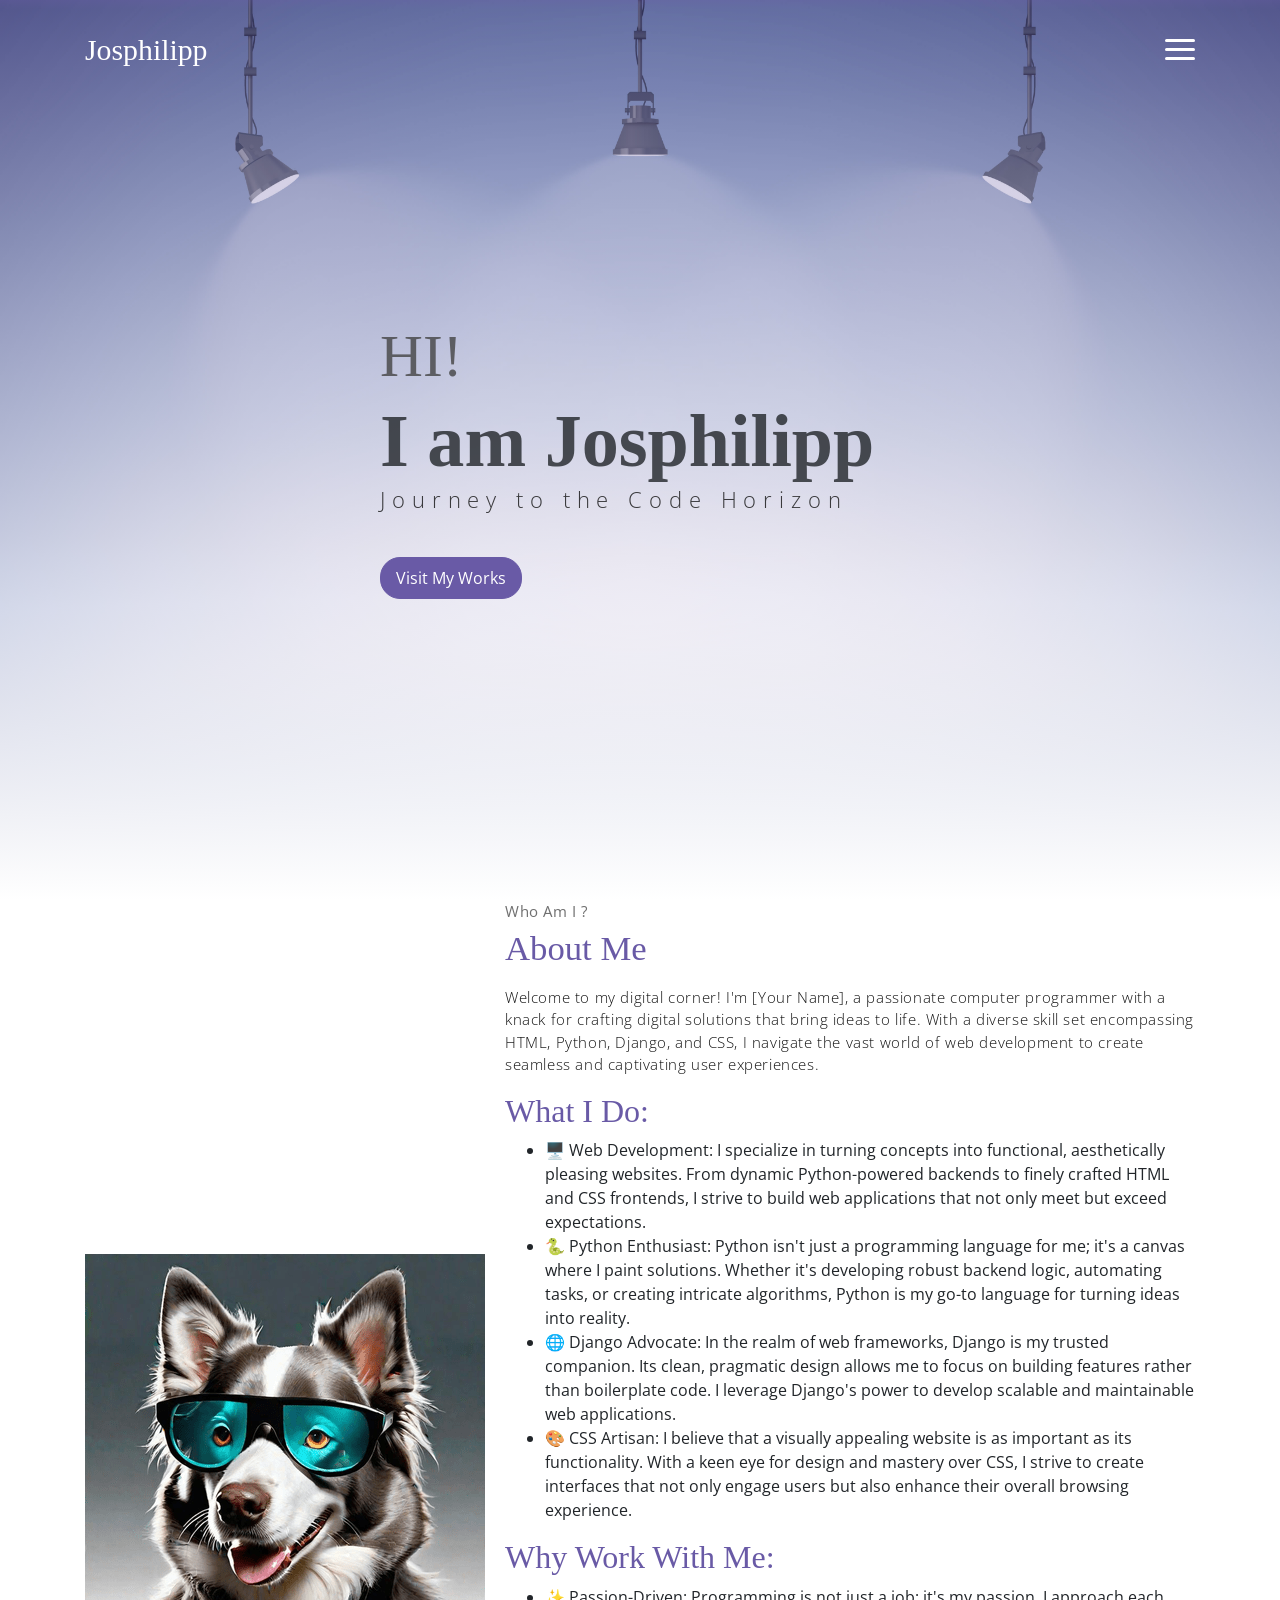
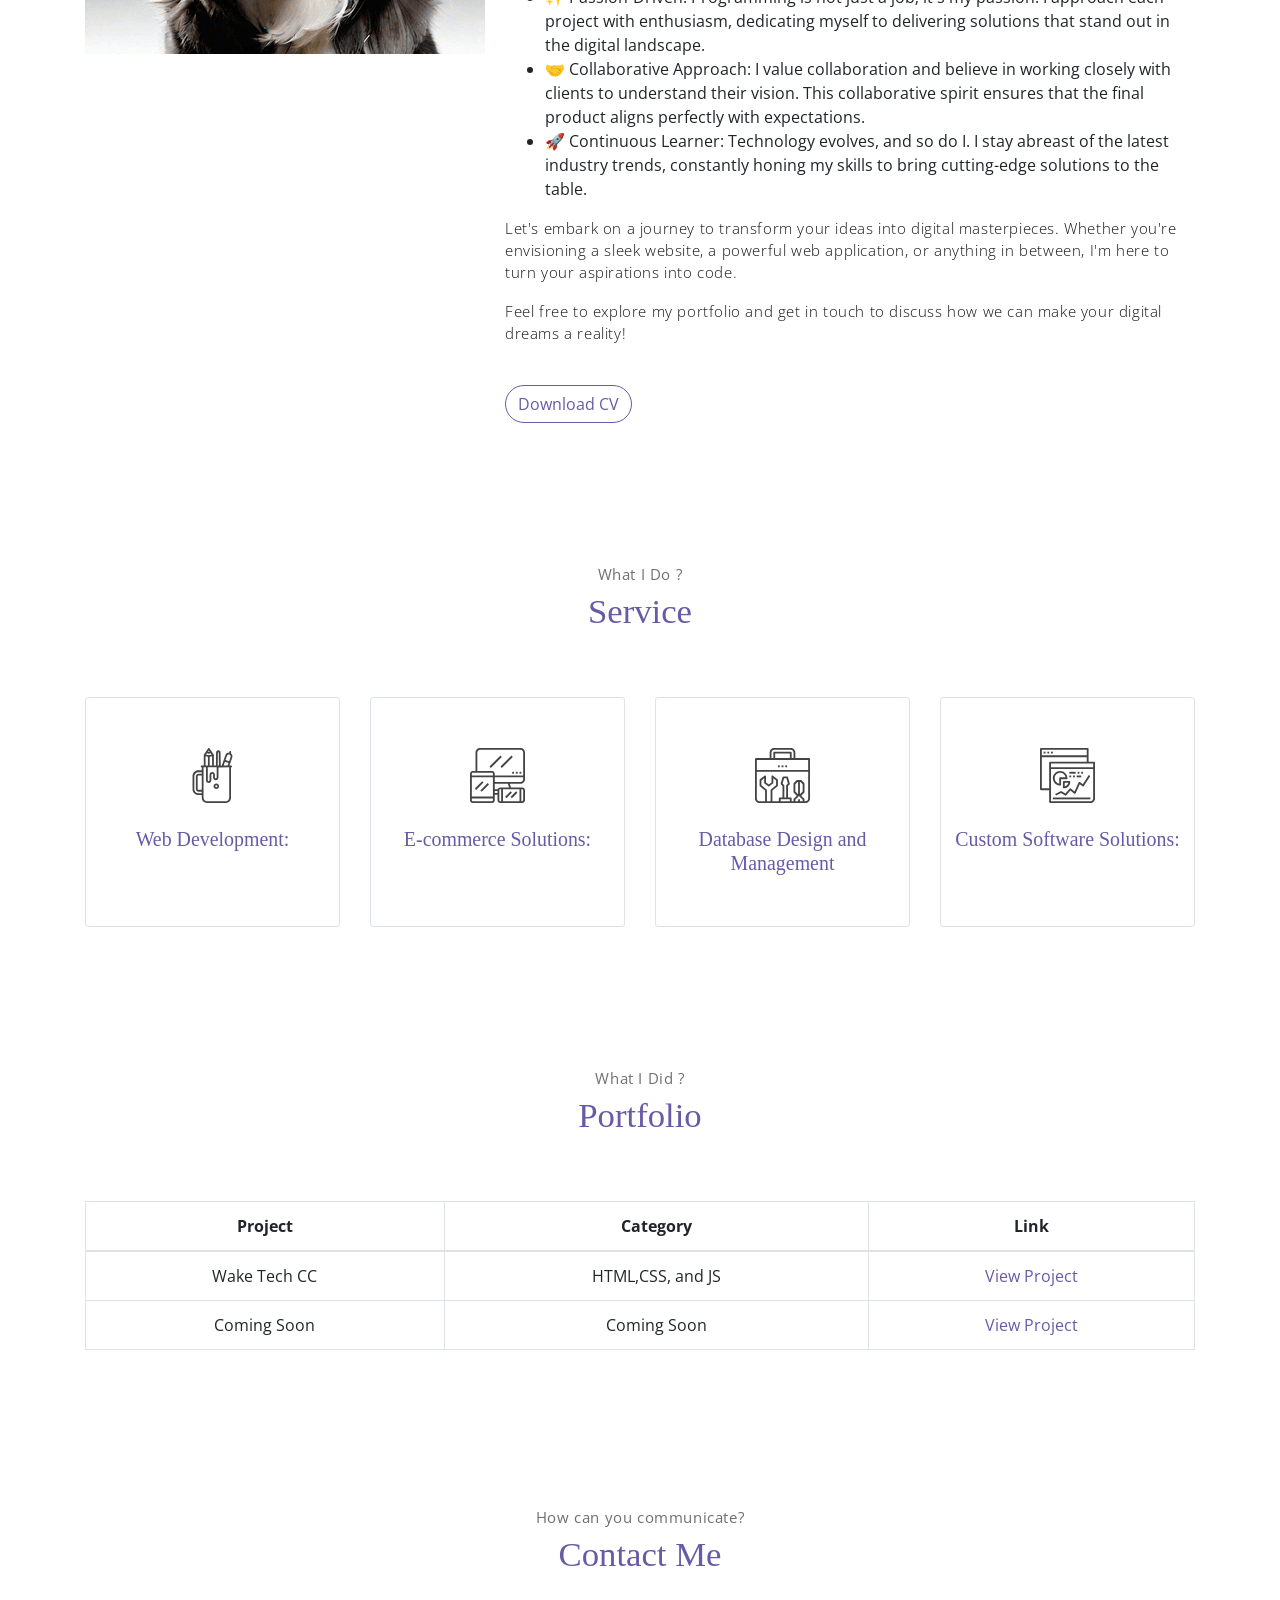
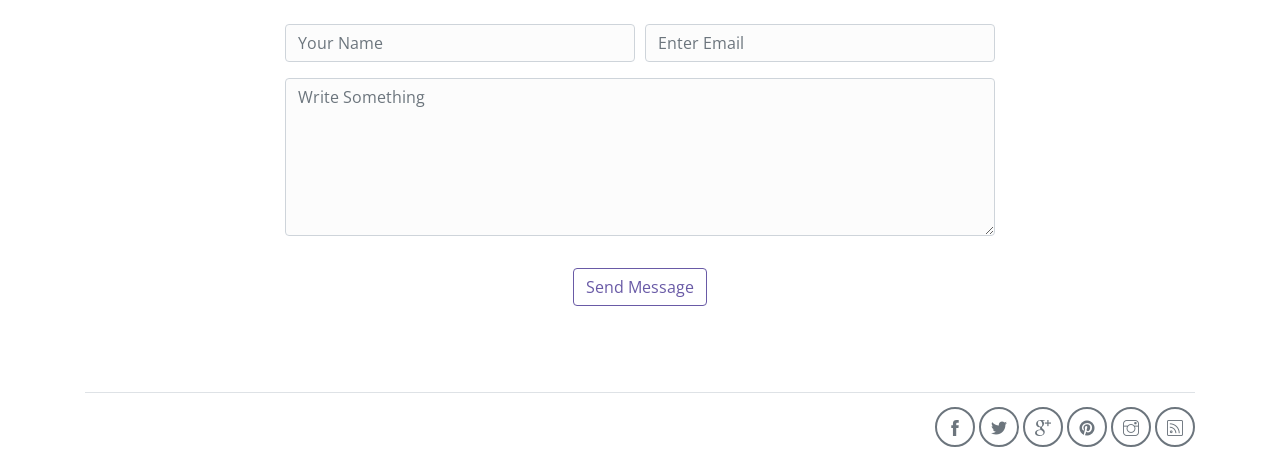
==== commit 878e5e9c: "update" ====
--- a/index.html
+++ b/index.html
@@ -178,9 +178,9 @@
             <tbody>
                 <!-- portfolio item 1 -->
                 <tr>
-                    <td>L22</td>
-                    <td>Assignment 22</td>
-                    <td><a href="project1.html">View Project</a></td>
+                    <td>Wake Tech CC</td>
+                    <td>HTML,CSS, and JS</td>
+                    <td><a href="josphilipp.github.io/waketechcc/">View Project</a></td>
                 </tr>
                 <!-- portfolio item 2 -->
                 <tr>
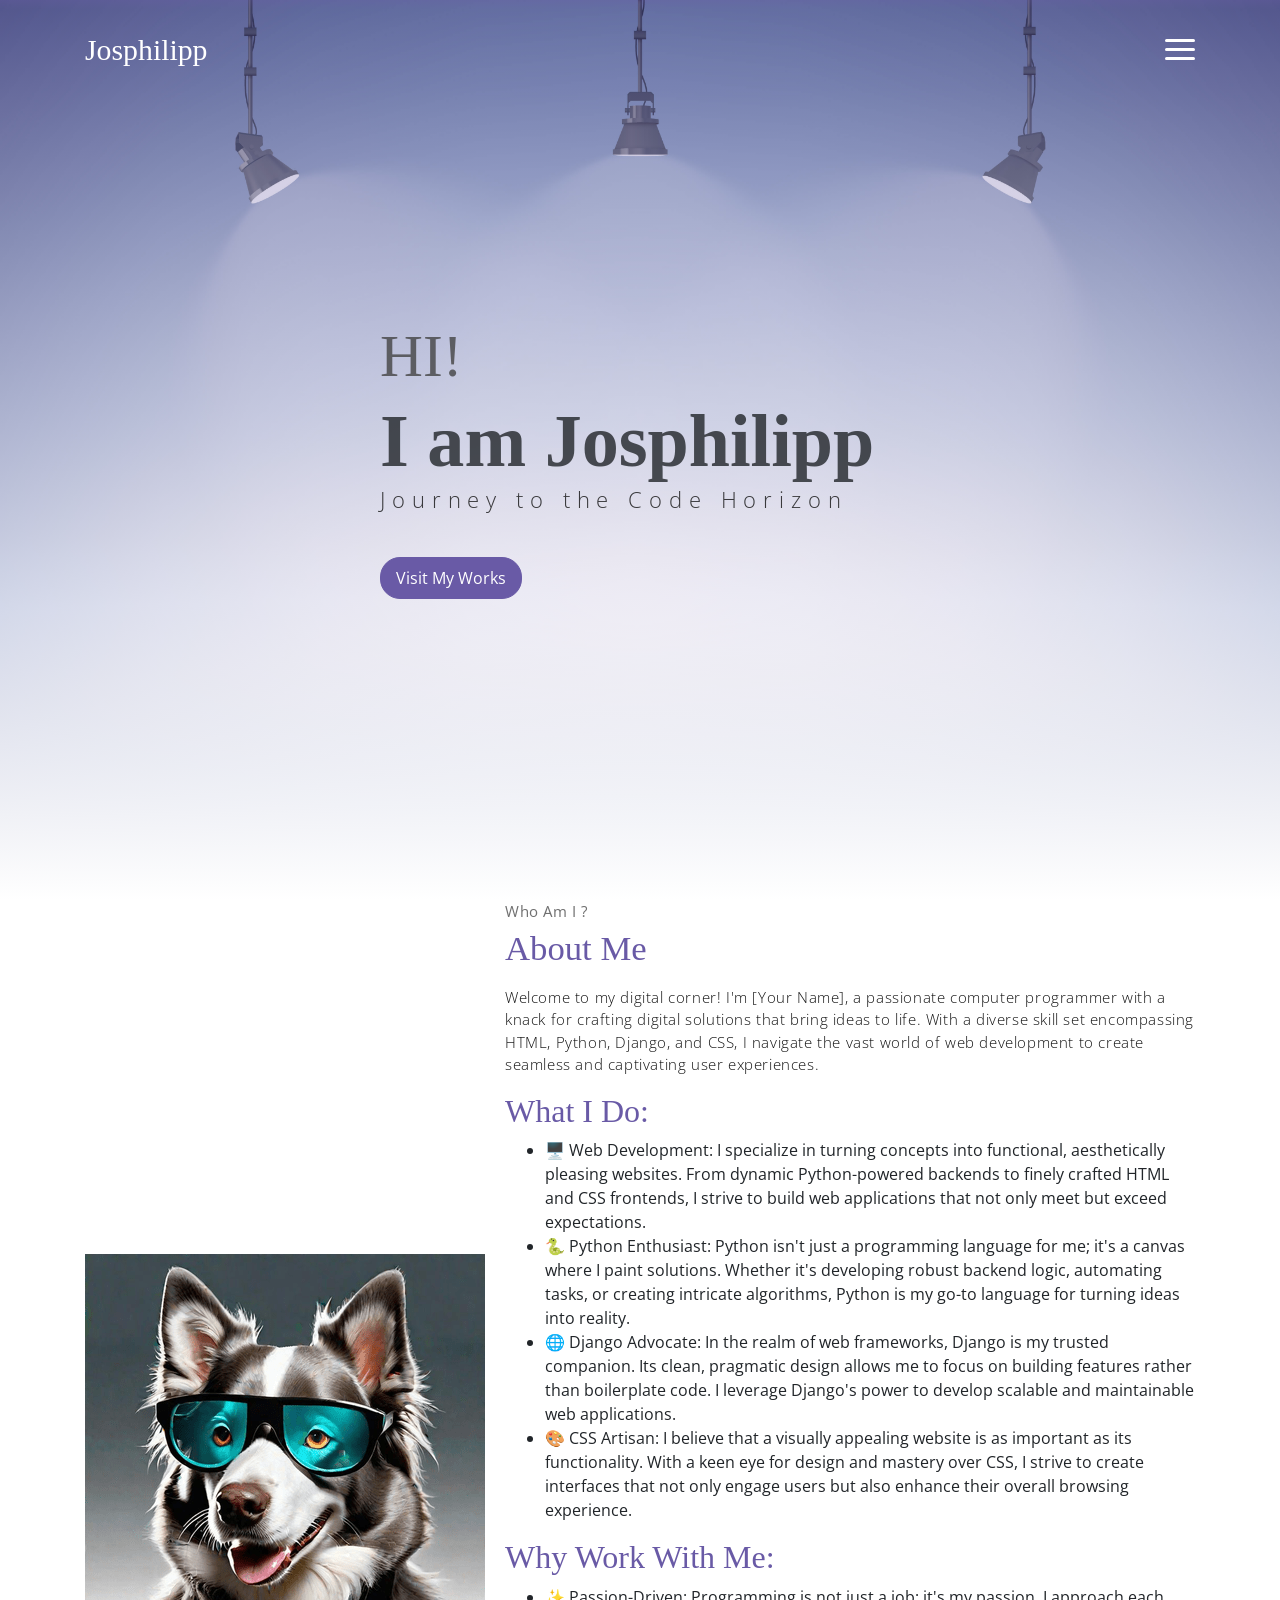
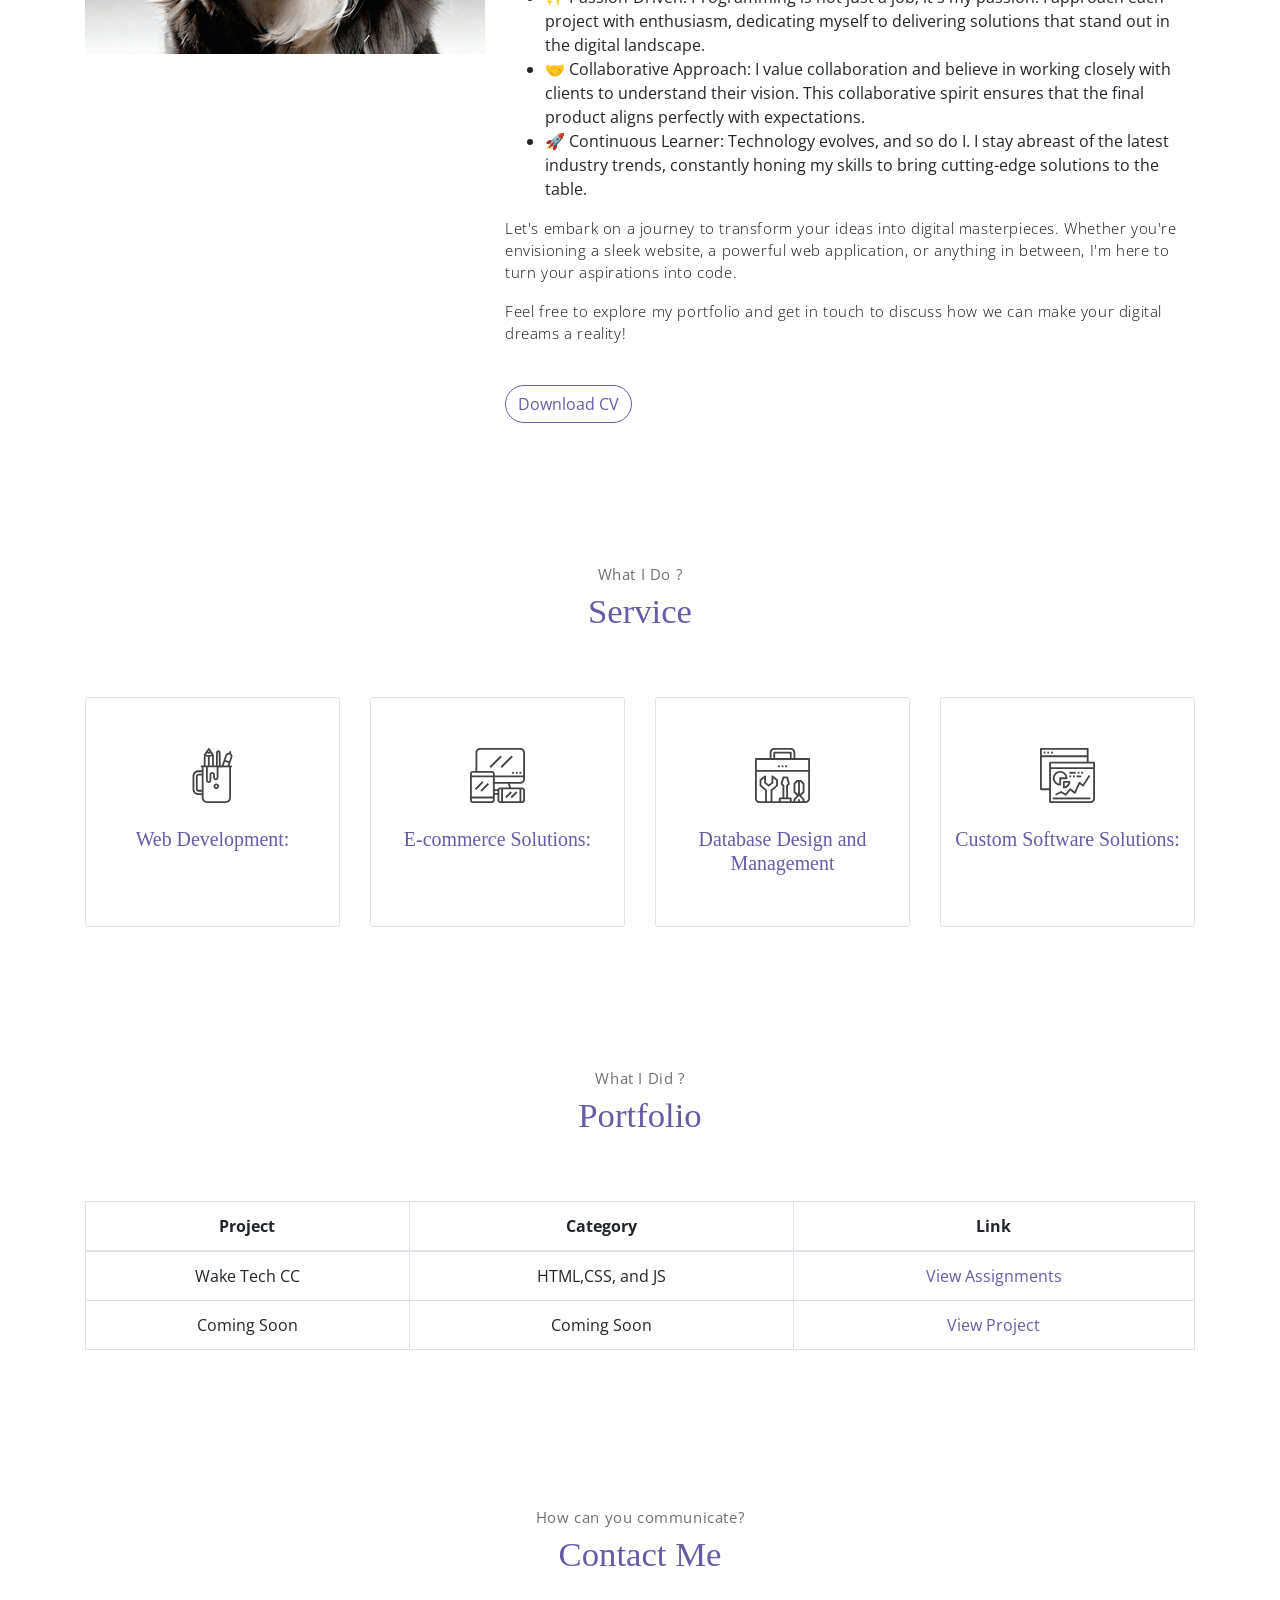
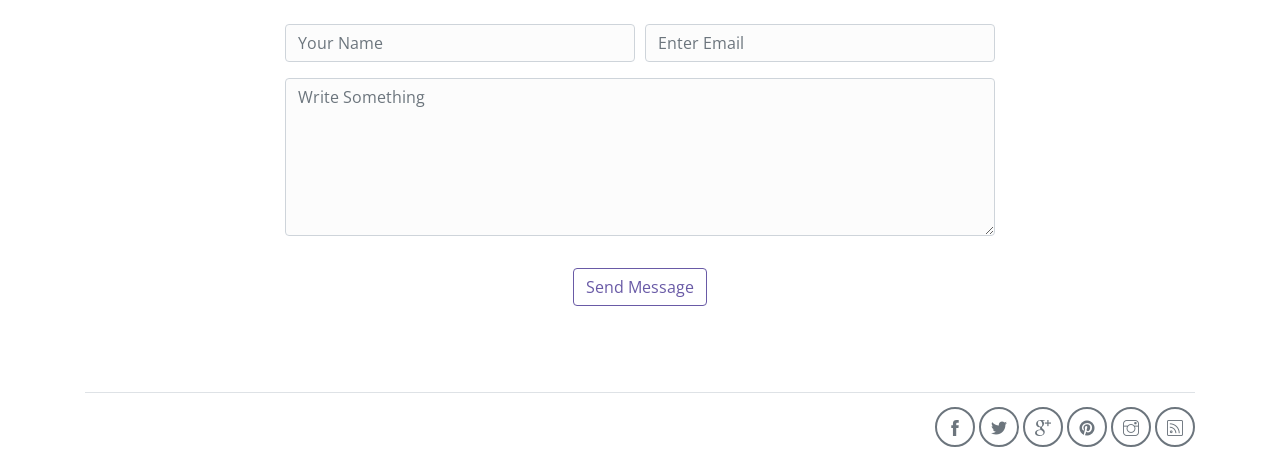
==== commit 5d1d9fba: "update" ====
--- a/index.html
+++ b/index.html
@@ -180,7 +180,7 @@
                 <tr>
                     <td>Wake Tech CC</td>
                     <td>HTML,CSS, and JS</td>
-                    <td><a href="josphilipp.github.io/waketechcc/">View Project</a></td>
+                    <td><a href="https://github.com/Josphilipp/josphilipp.github.io/tree/main/waketechcc/L22" target="_blank">View Assignments</a></td>
                 </tr>
                 <!-- portfolio item 2 -->
                 <tr>
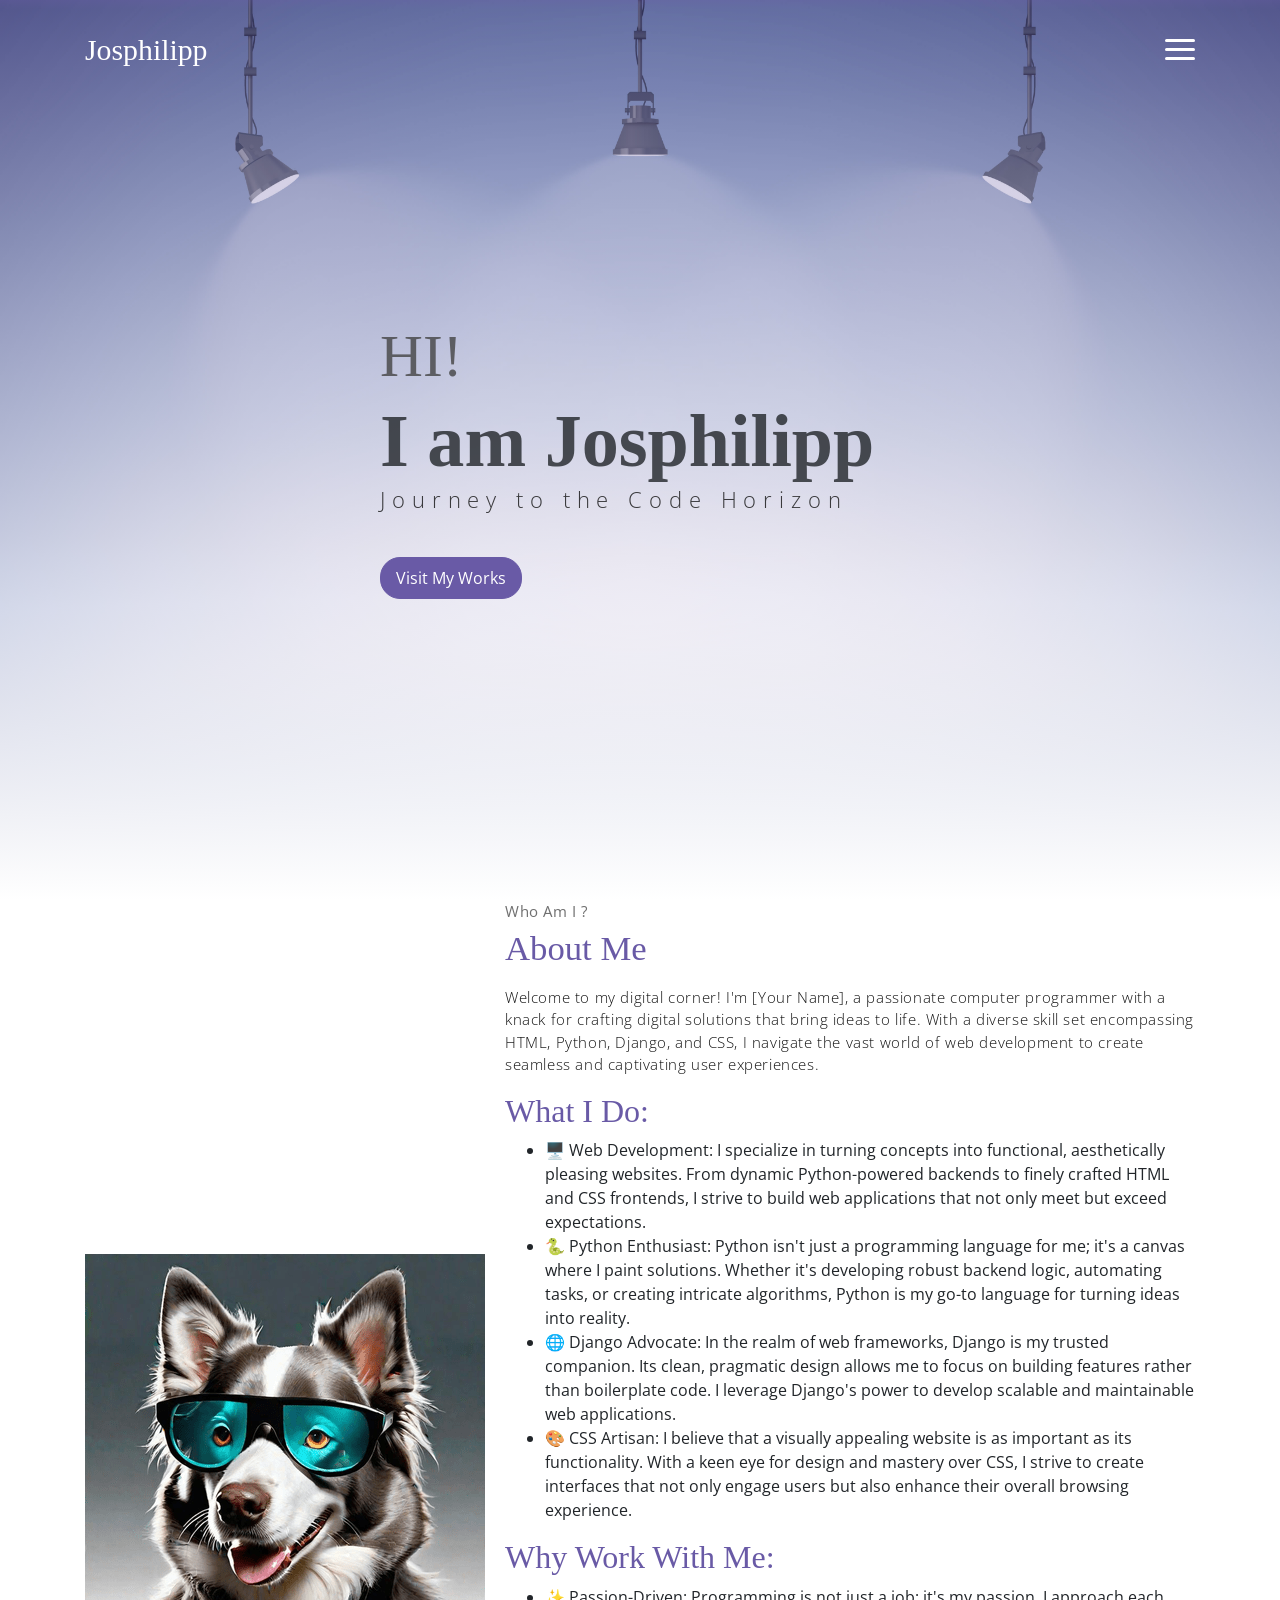
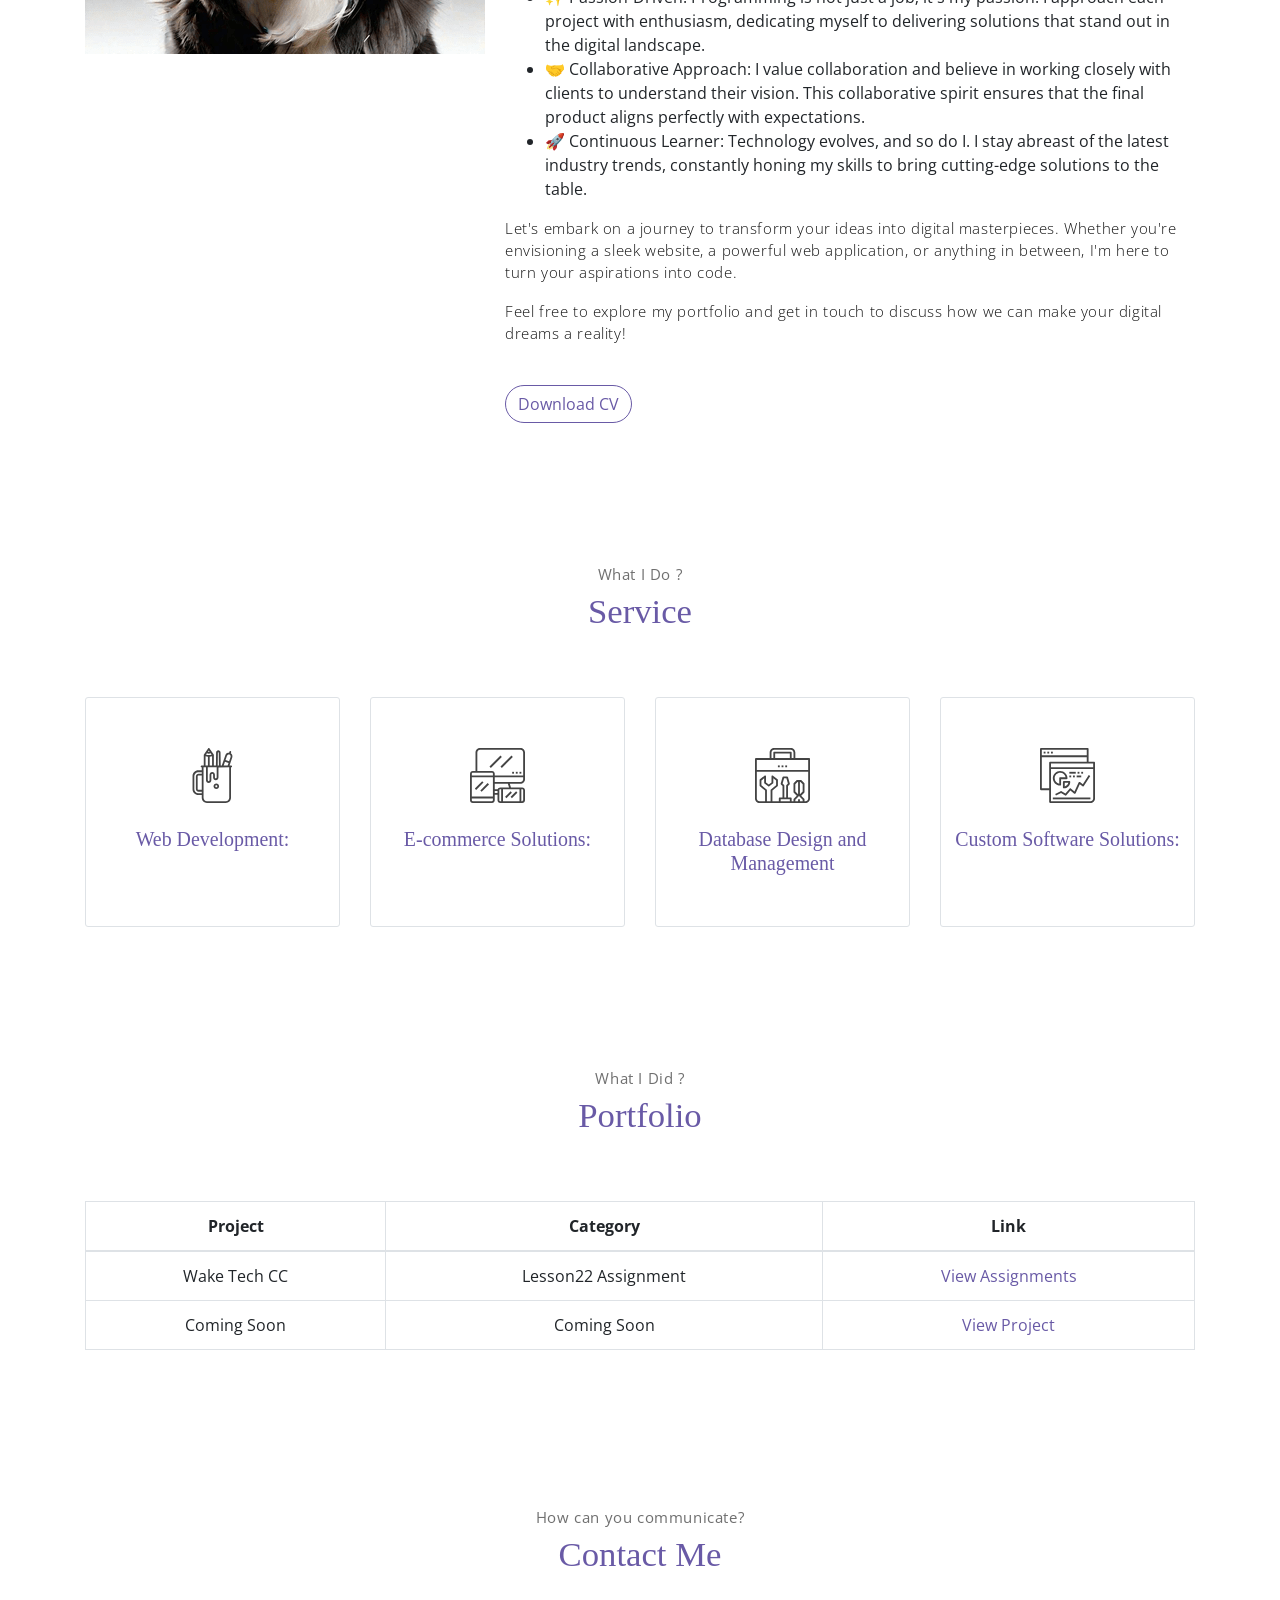
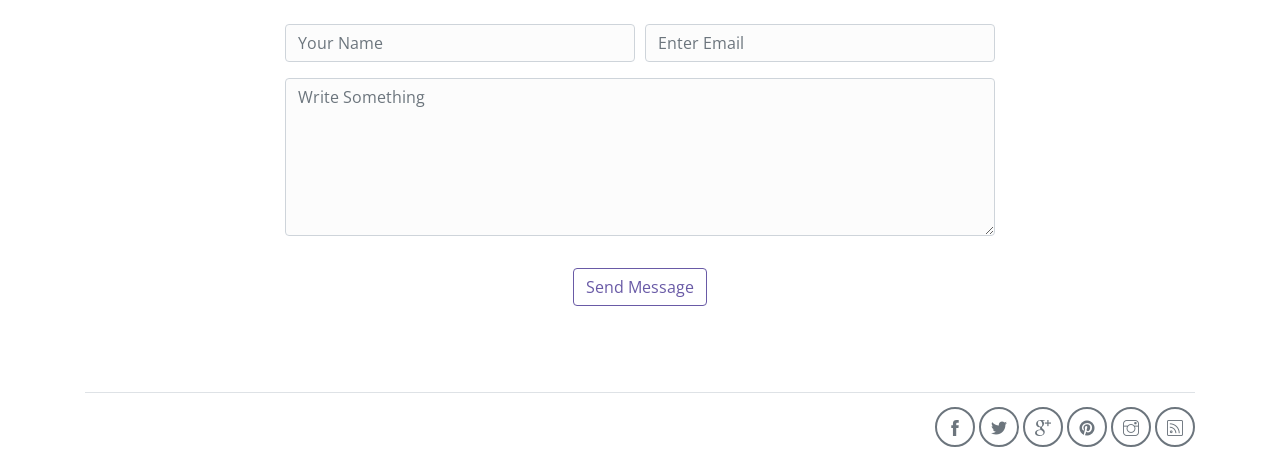
==== commit 74a561f1: "f" ====
--- a/index.html
+++ b/index.html
@@ -179,8 +179,8 @@
                 <!-- portfolio item 1 -->
                 <tr>
                     <td>Wake Tech CC</td>
-                    <td>HTML,CSS, and JS</td>
-                    <td><a href="https://github.com/Josphilipp/josphilipp.github.io/tree/main/waketechcc/L22" target="_blank">View Assignments</a></td>
+                    <td>Lesson22 Assignment</td>
+                    <td><a href="https://josphilipp.github.io/waketechcc/L22/Lesson22.html" target="_blank">View Assignments</a></td>
                 </tr>
                 <!-- portfolio item 2 -->
                 <tr>
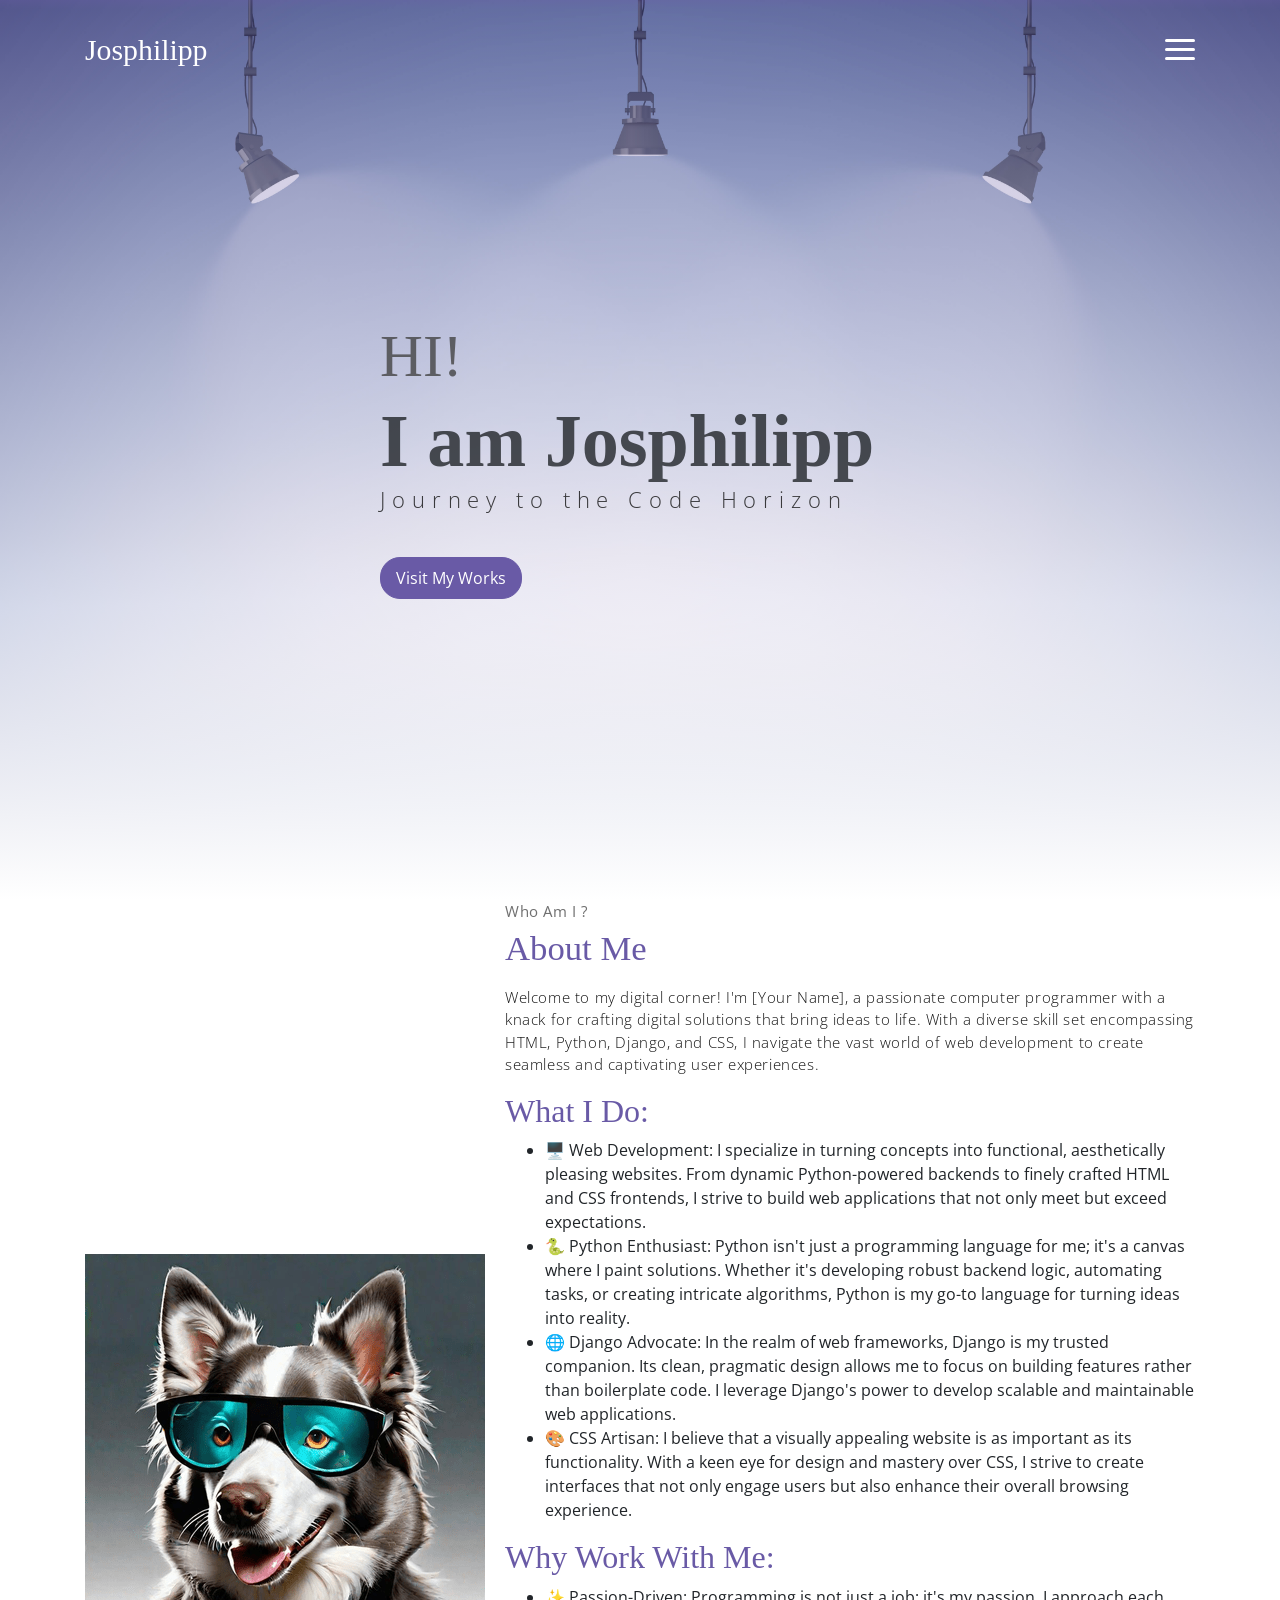
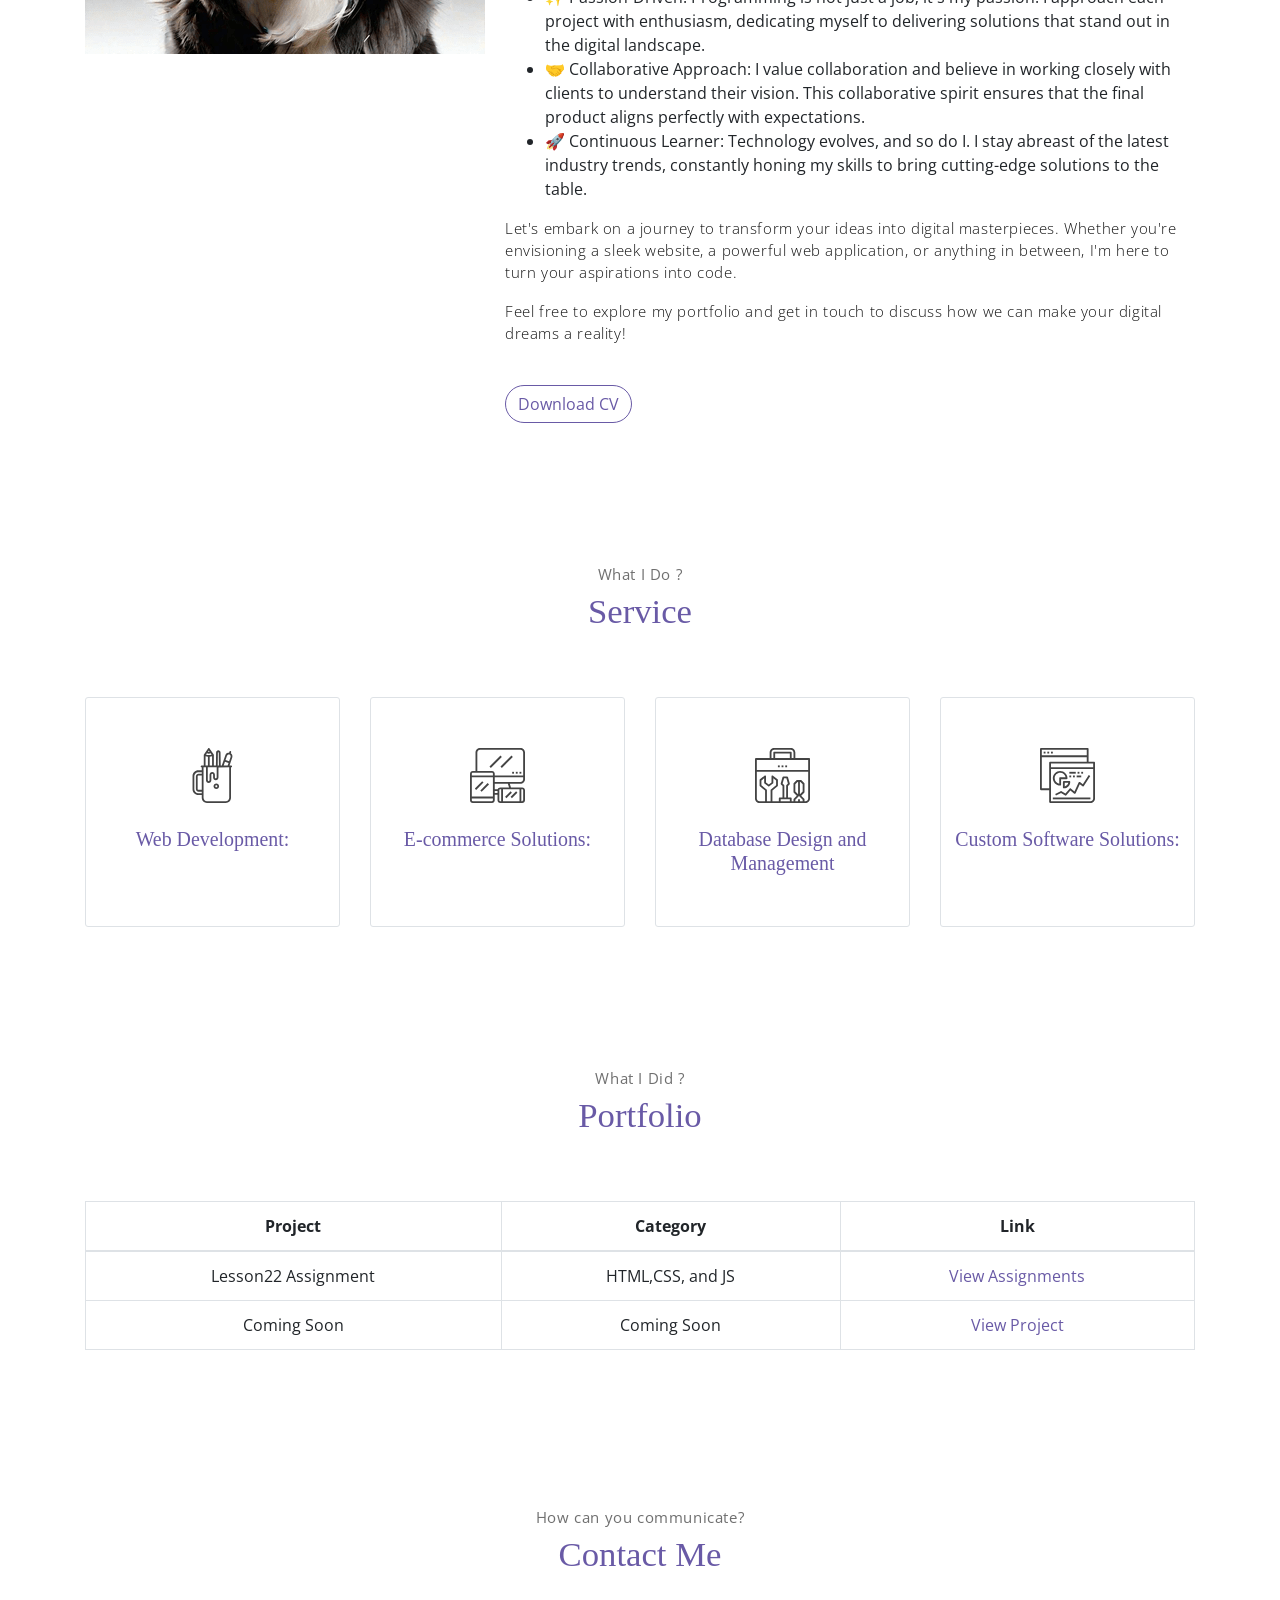
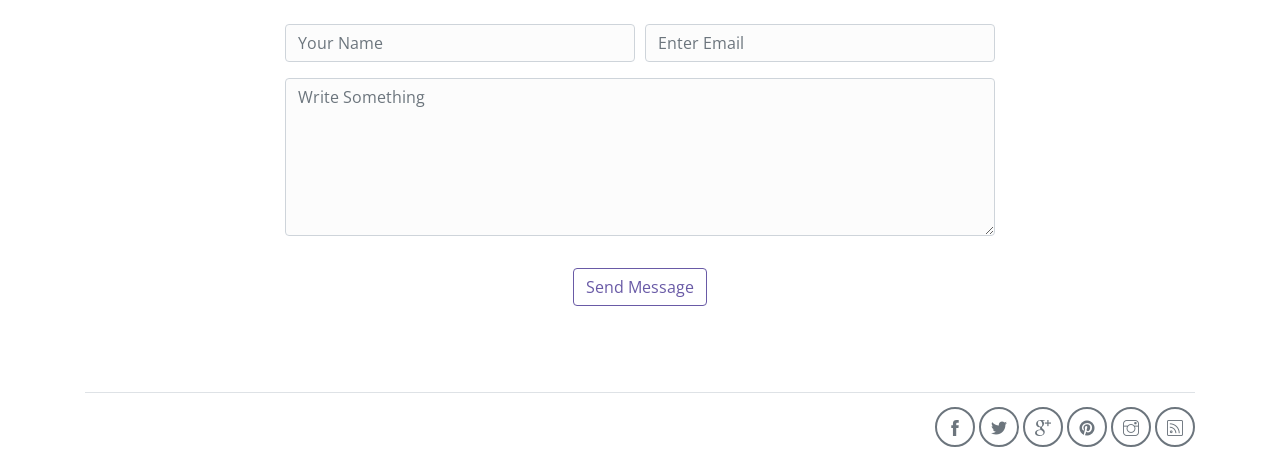
==== commit 26155b9d: "fffffffff" ====
--- a/index.html
+++ b/index.html
@@ -178,8 +178,8 @@
             <tbody>
                 <!-- portfolio item 1 -->
                 <tr>
-                    <td>Wake Tech CC</td>
                     <td>Lesson22 Assignment</td>
+                    <td>HTML,CSS, and JS</td>
                     <td><a href="https://josphilipp.github.io/waketechcc/L22/Lesson22.html" target="_blank">View Assignments</a></td>
                 </tr>
                 <!-- portfolio item 2 -->
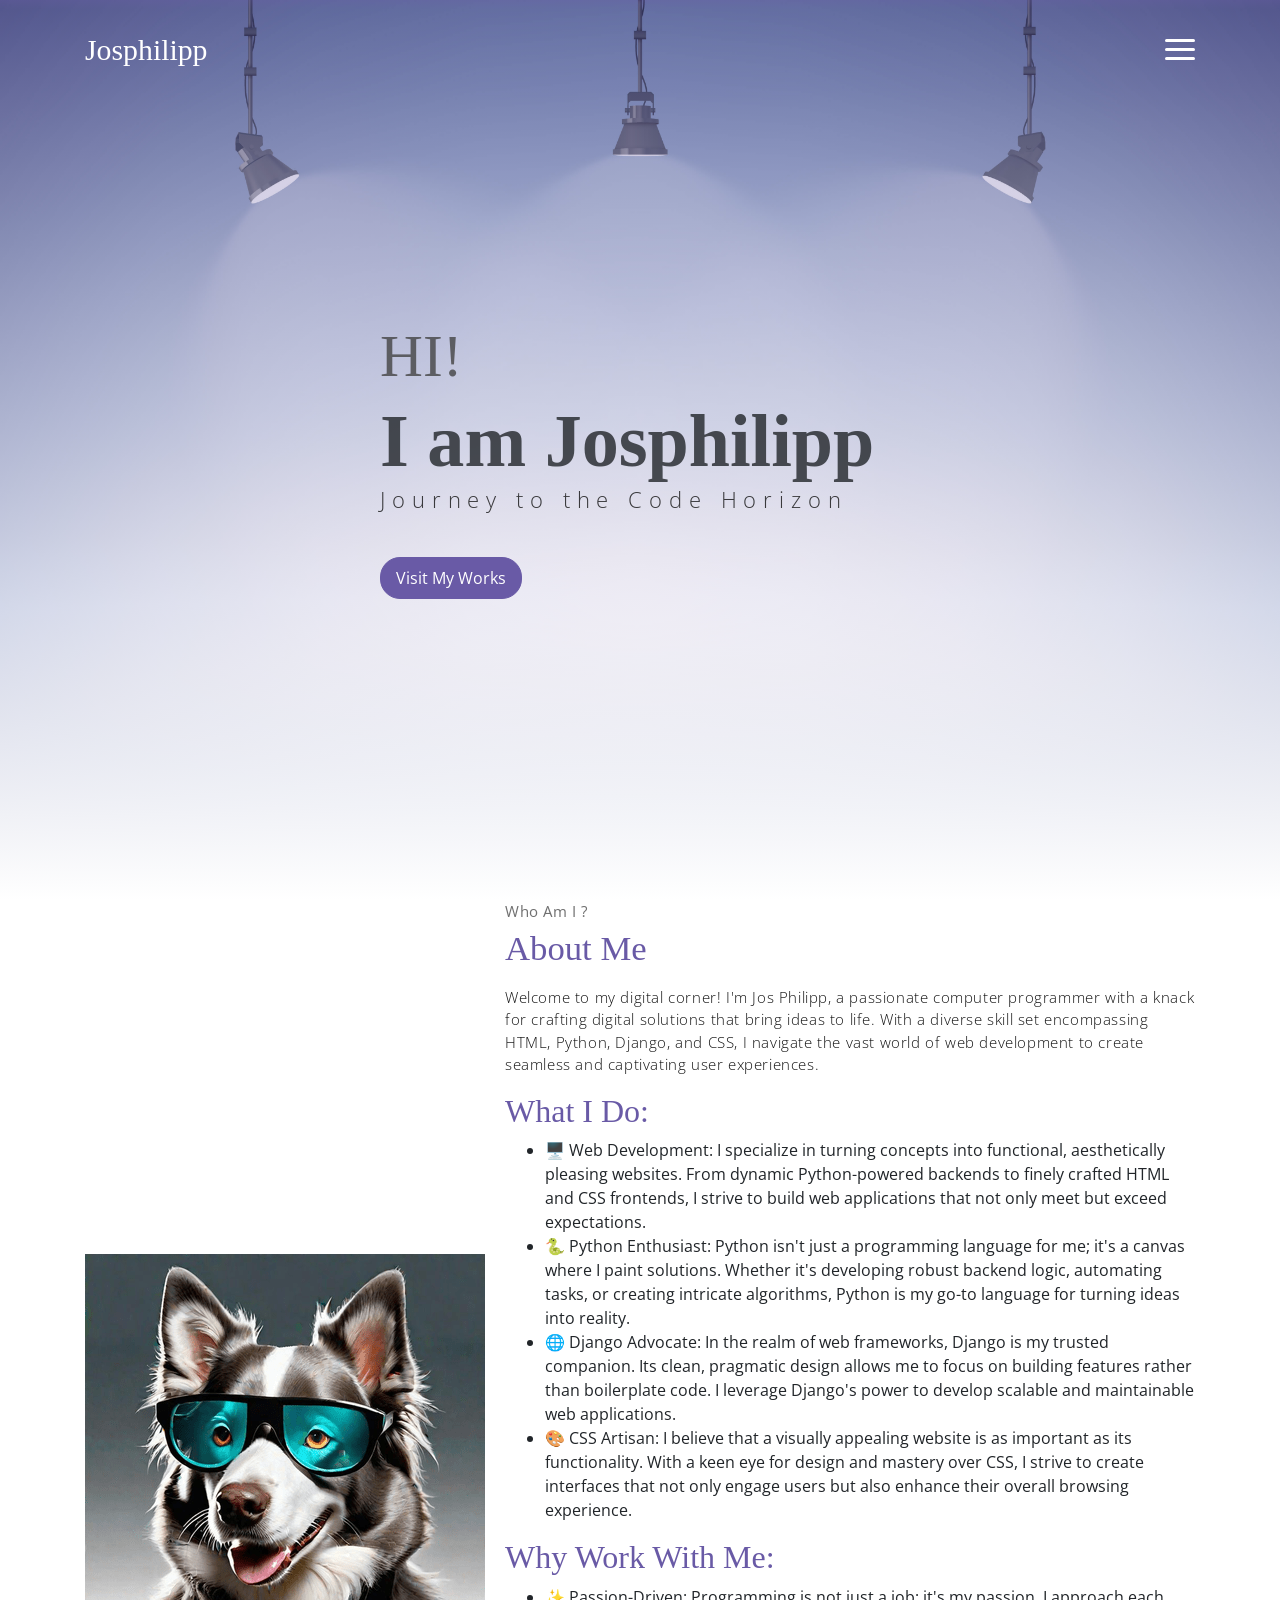
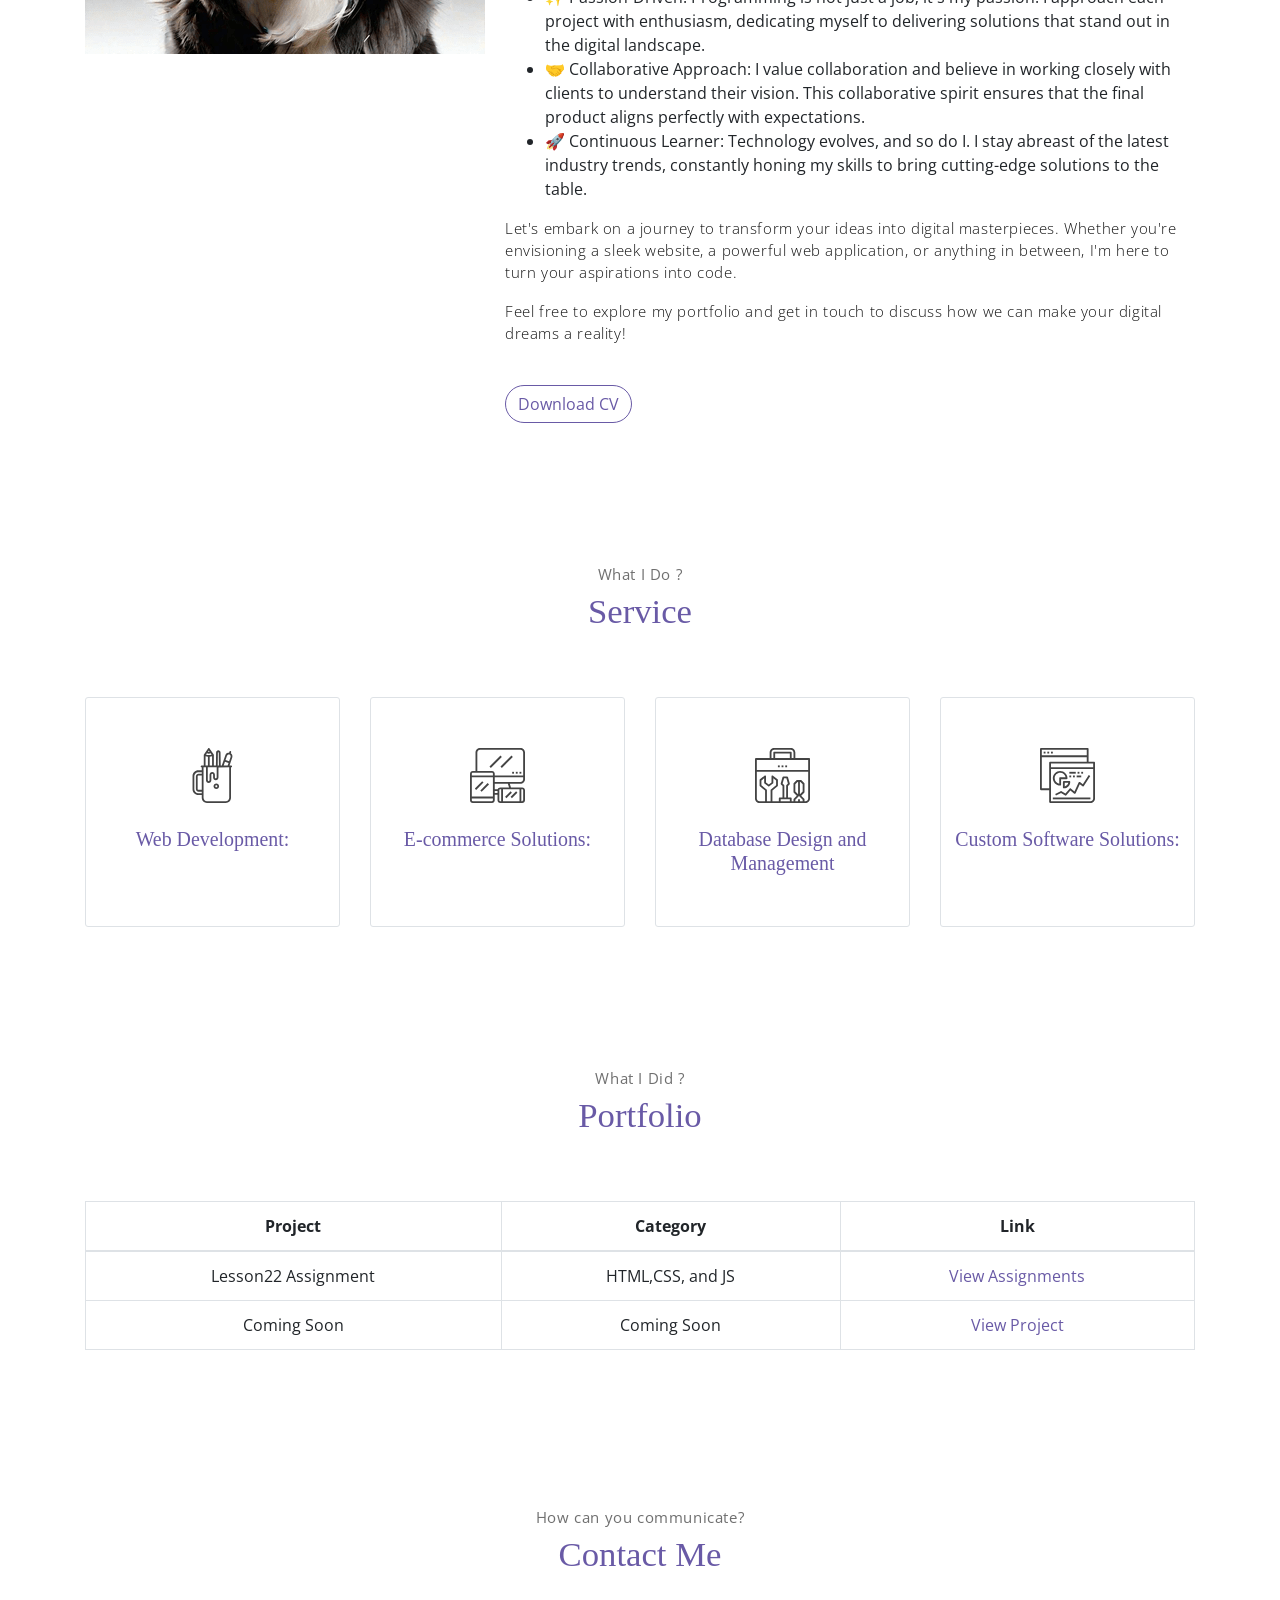
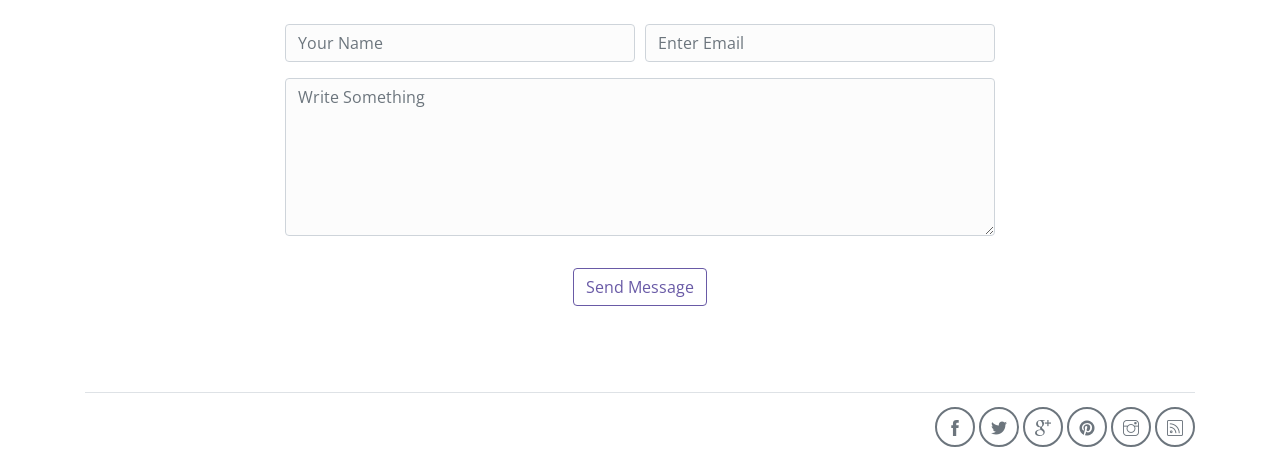
==== commit eeba5269: "c" ====
--- a/index.html
+++ b/index.html
@@ -70,7 +70,7 @@
                     <h2 class="section-title mb-3">About Me</h2>
                     <p>
                         
-                        <p>Welcome to my digital corner! I'm <span class="highlight">[Your Name]</span>, a passionate computer programmer with a knack for crafting digital solutions that bring ideas to life. With a diverse skill set encompassing HTML, Python, Django, and CSS, I navigate the vast world of web development to create seamless and captivating user experiences.</p>
+                        <p>Welcome to my digital corner! I'm <span class="highlight">Jos Philipp</span>, a passionate computer programmer with a knack for crafting digital solutions that bring ideas to life. With a diverse skill set encompassing HTML, Python, Django, and CSS, I navigate the vast world of web development to create seamless and captivating user experiences.</p>
 
                         <h2>What I Do:</h2>
                     
